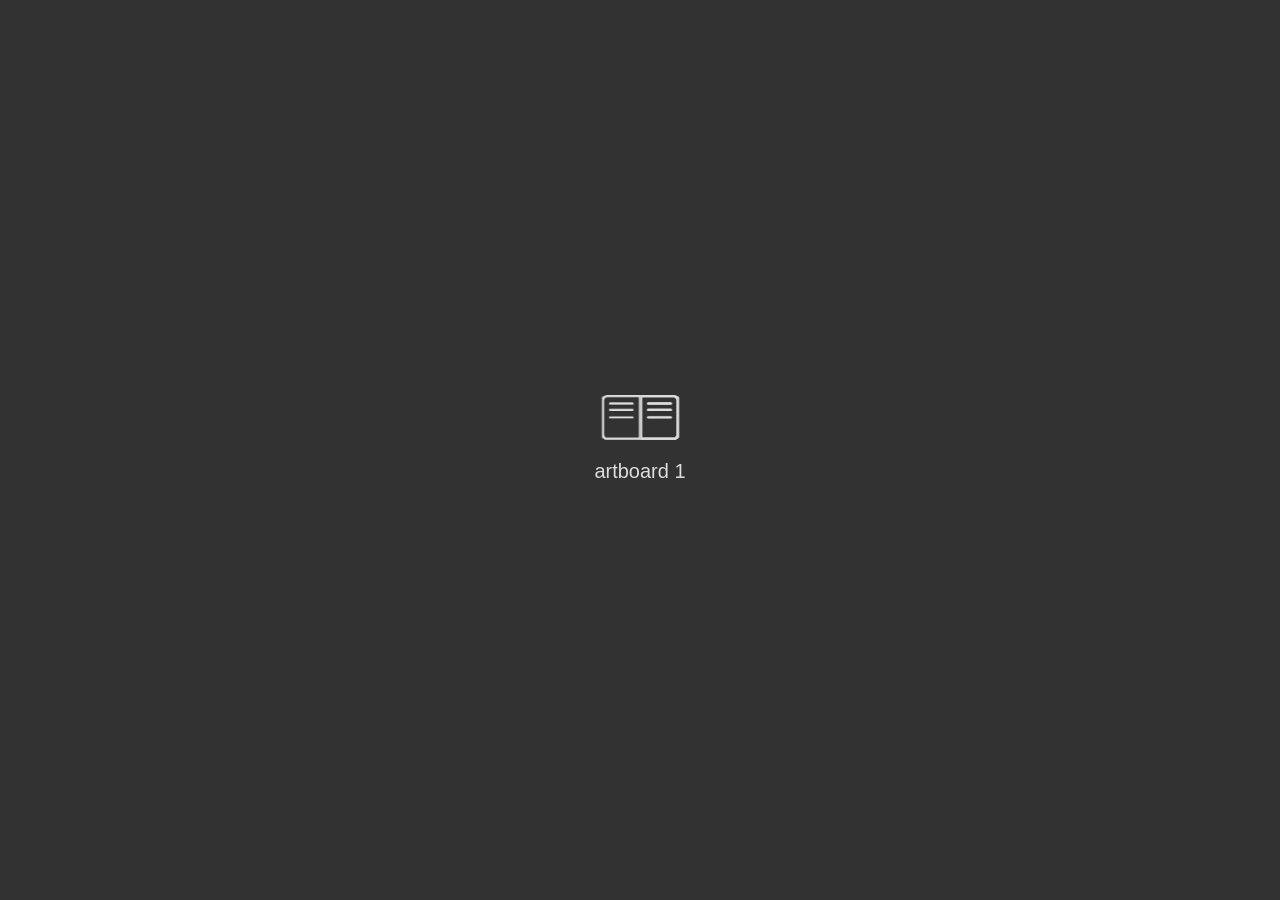
==== index.html @ 640d6095 "add file" ====
<!DOCTYPE HTML>
<html xmlns="http://www.w3.org/1999/xhtml">

<head>
	<title>flipbook</title>
	<meta http-equiv="X-UA-Compatible" content="IE=Edge">
	<meta http-equiv="Content-Type" content="text/html; charset=utf-8" />
	<meta name="viewport" content="width=device-width, initial-scale=1.0, minimum-scale=1.0, maximum-scale=1.0, user-scalable=no">
	<meta name="apple-mobile-web-app-capable" content="yes" />
	<meta name="monitor-signature" content="monitor:player:html5">
	<meta name="keywords" content="" />
	<meta name="og:image" content="files/shot.png" />
	<meta property="og:image" content="files/shot.png" />
	<meta property="og:title" content="flipbook" />
	<meta property="og:description" content="" />
	<meta name="Description" content="">
	<link rel="image_src" href="files/shot.png" />
	<meta name="Generator" content="FlipPDFPlusCorp for win v7.9.39 at https://www.flipbuilder.com" />
	<link rel="shortcut icon" href="files/extfile/htmlIcon.png" />
	
	
	<style>
		html {width: 100%;height: 100%;left: 0;top: 0;margin: 0;padding: 0;position: fixed;}
		body {width: 100%;height: 100%;left: 0;top: 0;margin: 0;padding: 0;position: fixed;}
	</style>
</head>

<body>
  
	<div id="tmpLoading" style="width: 100%; height: 100%; position: absolute; z-index: -2;background:#323232;"></div>
	<script src="javascript/config.js"></script>
	<script src="javascript/LoadingJS.js"></script>
  <link rel="stylesheet" href="style/style.css">
  <script type="text/javascript" src="javascript/deString.js"></script>
  <script type="text/javascript" src="javascript/jquery-3.5.1.min.js"></script>
  <script type="text/javascript" src="javascript/book.min.js"></script>
  <script type="text/javascript" src="javascript/pageItems.min.js"></script>
  <script type="text/javascript" src="javascript/main.min.js"></script>

  <script type="text/javascript" src="files/editor/files/config.js"></script>
  <script type="text/javascript" src="files/editor/files/textSvgConfig.js"></script>
  <link rel="stylesheet" href="style/app.css">
                  <link rel="stylesheet" href="style/chunk-vendors.css">
                  <script type="text/javascript" src="javascript/app.js"></script>
                  <script type="text/javascript" src="javascript/chunk-vendors.js"></script>
  
	<script type="text/javascript" src="javascript/editor.js"></script>
  <!-- <script type="text/javascript" src="javascript/BookPreview.js"></script> -->
	<script type="text/javascript" src="files/search/book_config.js"></script>
	<script type="text/javascript">var sendvisitinfo = function (type, page) { };</script>
  <script type="text/javascript">
		window.readerConfigLoaded = true;
	</script>
	
	
	
	
  <noscript><div><hr/><ul><li><a href="files/basic-html/page1.html">Pages</a></li></ul><hr style="width:80%"/></div></noscript>
      
</body>

</html>
---- style/style.css ----
﻿ *{-webkit-box-sizing:content-box;-moz-box-sizing:content-box;box-sizing:content-box;}*:before,*:after{-webkit-box-sizing:content-box;-moz-box-sizing:content-box;box-sizing:content-box;}select{-webkit-box-sizing:border-box;-moz-box-sizing:border-box;box-sizing:border-box;}html{scroll-behavior:smooth;}html{width:100%;height:100%;left:0;top:0;margin:0;padding:0;position:fixed;}body{position:fixed;overflow:hidden!important;width:100%;height:100%;margin:0;padding:0!important;-ms-transform:translate(0);border:0;left:0;top:0;-webkit-user-select:none;-moz-user-select:none;-ms-user-select:none;user-select:none;}.tmpContainer{position:fixed;width:100%;height:100%;bottom:0;top:0;left:0;display:block;z-index:-1;}.bookContainer{position:absolute;width:100%;height:100%;z-index:2;top:0;left:0;display:block;overflow:hidden;}img{-webkit-user-drag:none;}p{margin:0;padding:0;}input{outline:none;}textarea{outline:none;}ul,ol,li{list-style-type:none;margin:0;padding:0;}h1,h1,h2,h3,h4,h5,h6{font-weight:normal;}i,u{font-style:normal;text-decoration:none;}.bookShadow{position:absolute;top:0;-webkit-box-shadow:0 0 5px rgba(40,40,40,0.7);-moz-box-shadow:0 0 5px rgba(40,40,40,0.7);-o-box-shadow:0 0 5px rgba(40,40,40,0.7);-ms-box-shadow:0 0 5px rgba(40,40,40,0.7);box-shadow:0 0 5px rgba(40,40,40,0.7);}.bookShadow-vertical{position:absolute;left:0;-webkit-box-shadow:0 0 5px rgba(40,40,40,0.7);-moz-box-shadow:0 0 5px rgba(40,40,40,0.7);-o-box-shadow:0 0 5px rgba(40,40,40,0.7);-ms-box-shadow:0 0 5px rgba(40,40,40,0.7);box-shadow:0 0 5px rgba(40,40,40,0.7);}@media all and(max-width:400px){.bookShadow{position:absolute;top:0;-webkit-box-shadow:0 0 5px rgba(40,40,40,0.7);-moz-box-shadow:0 0 5px rgba(40,40,40,0.7);-o-box-shadow:0 0 5px rgba(40,40,40,0.7);-ms-box-shadow:0 0 5px rgba(40,40,40,0.7);box-shadow:0 0 5px rgba(40,40,40,0.7);}}@media all and(max-height:400px){.bookShadow{position:absolute;top:0;-webkit-box-shadow:0 0 5px rgba(40,40,40,0.7);-moz-box-shadow:0 0 5px rgba(40,40,40,0.7);-o-box-shadow:0 0 5px rgba(40,40,40,0.7);-ms-box-shadow:0 0 5px rgba(40,40,40,0.7);box-shadow:0 0 5px rgba(40,40,40,0.7);}}.singleWidth{width:50%;height:100%;}.doubleWidth{width:100%;height:100%;}.singleHeight{width:100%;height:50%;}.doubleHeight{width:100%;height:100%;}.zoomBook{position:absolute;}.zoomPage{position:absolute;top:0;left:0;width:800px;height:600px;}.zoomSide{position:absolute;top:0;left:0;width:800px;height:600px;}.bookStage{top:0;left:0;display:block;overflow:hidden;}.image{width:640px;height:920px;top:1px;left:1px;}.sideContent{position:absolute;-webkit-transform-origin:0;-moz-transform-origin:0;-ms-transform-origin:0;-o-transform-origin:0;background-color:white;}.boxShadow{-webkit-box-shadow:0 0 3px rgba(40,40,40,0.2);-moz-box-shadow:0 0 3px rgba(40,40,40,0.2);-ms-box-shadow:0 0 3px rgba(40,40,40,0.2);box-shadow:0 0 3px rgba(40,40,40,0.2);}.miniFullscreen{z-index:1000;height:30px;line-height:30px;background:#000;border-radius:18px;left:50%;transform:translate(-50%,0);position:absolute;color:#fff;vertical-align:middle;text-align:center;cursor:pointer;font-family:'Tahoma','sans-serif','Arial';font-size:12px;padding:3px 20px;opacity:.7;white-space:nowrap;}.miniFullscreen:hover{opacity:.7;}.sideBackground{position:inherit;top:0;left:0;width:320px;height:460px;}.kong{position:absolute;top:0;left:0;z-index:1;}.catalogLeftShadow{position:absolute;top:0;right:0;height:100%;z-index:5;pointer-events:none;-webkit-transform:translate3d(0,0,0);filter:progid:DXImageTransform.Microsoft.Gradient(GradientType=1,EndColorStr='#cc3f3f3f',StartColorStr='#007b7b7b');background-image:linear-gradient(right,rgba(60,60,60,0.4) 0,rgba(50,50,50,0.1) 54%,rgba(200,200,200,0) 100%);background-image:-o-linear-gradient(right,rgba(60,60,60,0.4) 0,rgba(50,50,50,0.1) 54%,rgba(200,200,200,0) 100%);background-image:-moz-linear-gradient(right,rgba(60,60,60,0.4) 0,rgba(50,50,50,0.1) 54%,rgba(200,200,200,0) 100%);background-image:-webkit-linear-gradient(right,rgba(60,60,60,0.4) 0,rgba(50,50,50,0.1) 54%,rgba(200,200,200,0) 100%);background-image:-ms-linear-gradient(right,rgba(60,60,60,0.4) 0,rgba(50,50,50,0.1) 54%,rgba(200,200,200,0) 100%);}.catalogRightShadow{position:absolute;top:0;left:0;height:100%;z-index:5;pointer-events:none;-webkit-transform:translate3d(0,0,0);background-image:linear-gradient(left,rgba(53,53,53,0.5) 0,rgba(53,53,53,0.2) 40%,rgba(53,53,53,0.1) 60%,rgba(200,200,200,0) 100%);background-image:-webkit-linear-gradient(left,rgba(53,53,53,0.5) 0,rgba(53,53,53,0.2) 40%,rgba(53,53,53,0.1) 60%,rgba(200,200,200,0) 100%);background-image:-moz-linear-gradient(left,rgba(53,53,53,0.5) 0,rgba(53,53,53,0.2) 40%,rgba(53,53,53,0.1) 60%,rgba(200,200,200,0) 100%);background-image:-o-linear-gradient(left,rgba(53,53,53,0.5) 0,rgba(53,53,53,0.2) 40%,rgba(53,53,53,0.1) 60%,rgba(200,200,200,0) 100%);background-image:-ms-linear-gradient(left,rgba(53,53,53,0.5) 0,rgba(53,53,53,0.2) 40%,rgba(53,53,53,0.1) 60%,rgba(200,200,200,0) 100%);filter:progid:DXImageTransform.Microsoft.Gradient(GradientType=1,EndColorStr='#00C8C8C8',StartColorStr='#CC5D5D5D');}.catalogUpShadow{position:absolute;left:0;bottom:0;width:100%;z-index:5;pointer-events:none;-webkit-transform:translate3d(0,0,0);filter:progid:DXImageTransform.Microsoft.Gradient(GradientType=0,EndColorStr='#cc3f3f3f',StartColorStr='#007b7b7b');background-image:linear-gradient(bottom,rgba(60,60,60,0.4) 0,rgba(50,50,50,0.1) 54%,rgba(200,200,200,0) 100%);background-image:-o-linear-gradient(bottom,rgba(60,60,60,0.4) 0,rgba(50,50,50,0.1) 54%,rgba(200,200,200,0) 100%);background-image:-moz-linear-gradient(bottom,rgba(60,60,60,0.4) 0,rgba(50,50,50,0.1) 54%,rgba(200,200,200,0) 100%);background-image:-webkit-linear-gradient(bottom,rgba(60,60,60,0.4) 0,rgba(50,50,50,0.1) 54%,rgba(200,200,200,0) 100%);background-image:-ms-linear-gradient(bottom,rgba(60,60,60,0.4) 0,rgba(50,50,50,0.1) 54%,rgba(200,200,200,0) 100%);}.catalogDownShadow{position:absolute;left:0;top:0;width:100%;z-index:5;pointer-events:none;-webkit-transform:translate3d(0,0,0);background-image:linear-gradient(top,rgba(53,53,53,0.5) 0,rgba(53,53,53,0.2) 40%,rgba(53,53,53,0.1) 60%,rgba(200,200,200,0) 100%);background-image:-webkit-linear-gradient(top,rgba(53,53,53,0.5) 0,rgba(53,53,53,0.2) 40%,rgba(53,53,53,0.1) 60%,rgba(200,200,200,0) 100%);background-image:-moz-linear-gradient(top,rgba(53,53,53,0.5) 0,rgba(53,53,53,0.2) 40%,rgba(53,53,53,0.1) 60%,rgba(200,200,200,0) 100%);background-image:-o-linear-gradient(top,rgba(53,53,53,0.5) 0,rgba(53,53,53,0.2) 40%,rgba(53,53,53,0.1) 60%,rgba(200,200,200,0) 100%);background-image:-ms-linear-gradient(top,rgba(53,53,53,0.5) 0,rgba(53,53,53,0.2) 40%,rgba(53,53,53,0.1) 60%,rgba(200,200,200,0) 100%);filter:progid:DXImageTransform.Microsoft.Gradient(GradientType=0,EndColorStr='#00C8C8C8',StartColorStr='#CC5D5D5D');}.catalog_simple_bar{position:absolute;height:38px;top:5px;left:0;right:0;margin:auto;border-radius:3px;z-index:1000;background:#f6f6f6;-webkit-box-shadow:0 0 5px rgba(40,40,40,0.5);-moz-box-shadow:0 0 5px rgba(40,40,40,0.5);-o-box-shadow:0 0 5px rgba(40,40,40,0.5);-ms-box-shadow:0 0 5px rgba(40,40,40,0.5);box-shadow:0 0 5px rgba(40,40,40,0.5);}.catalog_simple_bar .button:hover{opacity:.8;}.catalog_simple_bar .button{position:absolute;cursor:pointer;top:0;width:38px;height:38px;}.catalog_simple_bar .button div{margin-left:1px;margin-top:1px;width:35px;height:35px;}.catalog_simple_bar .page_num{position:absolute;font-size:16px;color:#bababa;height:38px;line-height:38px;vertical-align:middle;text-align:center;font-family:arial,tahoma,sans-serif;}.catalog_logo{position:absolute;cursor:pointer;z-index:95;}.leftCoverShadow{position:absolute;top:0;right:0;height:100%;width:4px;background-image:linear-gradient(left,rgba(200,200,200,0),rgba(200,200,200,1));background-image:-webkit-gradient(linear,0% 0,100% 0,from(rgba(200,200,200,0)),to(rgba(200,200,200,1)));background-image:-moz-linear-gradient(left,rgba(200,200,200,0),rgba(200,200,200,1));background-image:-o-linear-gradient(left,rgba(200,200,200,0),rgba(200,200,200,1));background-image:-ms-linear-gradient(left,rgba(200,200,200,0),rgba(200,200,200,1));filter:progid:DXImageTransform.Microsoft.Gradient(GradientType=1,StartColorStr='#CC5D5D5D',EndColorStr='#00C8C8C8');}.rightCoverShadow{position:absolute;top:0;left:0;height:100%;width:4px;background-image:linear-gradient(left,rgba(200,200,200,1),rgba(200,200,200,0));background-image:-webkit-gradient(linear,0% 0,100% 0,from(rgba(200,200,200,1)),to(rgba(200,200,200,0)));background-image:-moz-linear-gradient(left,rgba(200,200,200,1),rgba(200,200,200,0));background-image:-o-linear-gradient(left,rgba(200,200,200,1),rgba(200,200,200,0));background-image:-ms-linear-gradient(left,rgba(200,200,200,1),rgba(200,200,200,0));filter:progid:DXImageTransform.Microsoft.Gradient(GradientType=1,StartColorStr='#CC5D5D5D',EndColorStr='#00C8C8C8');}.emboss-left{background-image:-o-linear-gradient(left,rgba(0,0,0,0),rgba(0,0,0,1));background-image:-ms-linear-gradient(left,rgba(0,0,0,0),rgba(0,0,0,1));background-image:-moz-linear-gradient(left,rgba(0,0,0,0),rgba(0,0,0,1));background-image:-webkit-linear-gradient(left,rgba(0,0,0,0),rgba(0,0,0,1));pointer-events:none;}.emboss-right{background-image:-o-linear-gradient(left,rgba(0,0,0,0.5),rgba(0,0,0,0));background-image:-ms-linear-gradient(left,rgba(0,0,0,0.5),rgba(0,0,0,0));background-image:-moz-linear-gradient(left,rgba(0,0,0,0.5),rgba(0,0,0,0));background-image:-webkit-linear-gradient(left,rgba(0,0,0,0.5),rgba(0,0,0,0));pointer-events:none;}.edgeShadow{background-image:linear-gradient(left,rgba(50,50,50,0.5),rgba(230,230,230,0));background-image:-webkit-gradient(linear,0% 0,100% 0,from(rgba(50,50,50,0.5)),to(rgba(230,230,230,0)));background-image:-moz-linear-gradient(left,rgba(50,50,50,0.5),rgba(230,230,230,0));background-image:-o-linear-gradient(left,rgba(50,50,50,0.5),rgba(230,230,230,0));background-image:-ms-linear-gradient(left,rgba(50,50,50,0.5),rgba(230,230,230,0));filter:progid:DXImageTransform.Microsoft.Gradient(GradientType=1,EndColorStr='#007b7b7b',StartColorStr='#cc3f3f3f');width:50%;height:100%;z-index:1000;position:absolute;left:-35%;top:-30%;pointer-events:none;-webkit-transform:rotate(30deg);-moz-transform:rotate(30deg);-ms-transform:rotate(30deg);-o-transform:rotate(30deg);transform:rotate(30deg);}.grayShadow{width:100%;height:100%;position:absolute;z-index:10000;overflow:hidden;pointer-events:none;}.leftPaperCoil2_bg{position:absolute;right:0;width:6px;height:100%;background-image:url(icon/leftCoil2_bg.png);background-repeat:repeat-y;-webkit-transform-origin:0;-moz-transform-origin:0;-ms-transform-origin:0;-o-transform-origin:0;-webkit-transform:translate3d(0px,0px,0px) scale(1);-moz-transform:translate3d(0px,0px,0px) scale(1);-ms-transform:translate3d(0px,0px,0px) scale(1);-o-transform:translate(0px,0px) scale(1);}.rightPaperCoil2_bg{position:absolute;left:0;width:6px;height:100%;background-image:url(icon/rightCoil2_bg.png);background-repeat:repeat-y;-webkit-transform-origin:0;-moz-transform-origin:0;-ms-transform-origin:0;-o-transform-origin:0;-webkit-transform:translate3d(0px,0px,0px) scale(1);-moz-transform:translate3d(0px,0px,0px) scale(1);-ms-transform:translate3d(0px,0px,0px) scale(1);-o-transform:translate(0px,0px) scale(1);}.upPaperCoil2_bg{position:absolute;bottom:0;width:100%;height:6px;background-image:url(icon/upCoil2_bg.png);background-repeat:repeat-x;-webkit-transform-origin:0;-moz-transform-origin:0;-ms-transform-origin:0;-o-transform-origin:0;-webkit-transform:translate3d(0px,0px,0px) scale(1);-moz-transform:translate3d(0px,0px,0px) scale(1);-ms-transform:translate3d(0px,0px,0px) scale(1);-o-transform:translate(0px,0px) scale(1);}.downPaperCoil2_bg{position:absolute;top:0;width:100%;height:6px;background-image:url(icon/downCoil2_bg.png);background-repeat:repeat-x;-webkit-transform-origin:0;-moz-transform-origin:0;-ms-transform-origin:0;-o-transform-origin:0;-webkit-transform:translate3d(0px,0px,0px) scale(1);-moz-transform:translate3d(0px,0px,0px) scale(1);-ms-transform:translate3d(0px,0px,0px) scale(1);-o-transform:translate(0px,0px) scale(1);}.leftPaperCoil2{position:absolute;right:0;width:41px;height:180px;top:0;bottom:0;background-image:url(icon/leftCoil2.png);background-repeat:repeat-y;-webkit-transform-origin:0;-moz-transform-origin:0;-ms-transform-origin:0;-o-transform-origin:0;-webkit-transform:translate3d(0px,0px,0px) scale(1);-moz-transform:translate3d(0px,0px,0px) scale(1);-ms-transform:translate3d(0px,0px,0px) scale(1);-o-transform:translate(0px,0px) scale(1);}.rightPaperCoil2{position:absolute;left:0;width:41px;height:180px;top:0;bottom:0;background-image:url(icon/rightCoil2.png);background-repeat:repeat-y;-webkit-transform-origin:0;-moz-transform-origin:0;-ms-transform-origin:0;-o-transform-origin:0;-webkit-transform:translate3d(0px,0px,0px) scale(1);-moz-transform:translate3d(0px,0px,0px) scale(1);-ms-transform:translate3d(0px,0px,0px) scale(1);-o-transform:translate(0px,0px) scale(1);}.upPaperCoil2{position:absolute;right:0;left:0;width:180px;height:41px;top:auto;bottom:0;background-image:url(icon/upCoil2.png);background-repeat:repeat-x;-webkit-transform-origin:0;-moz-transform-origin:0;-ms-transform-origin:0;-o-transform-origin:0;-webkit-transform:translate3d(0px,0px,0px) scale(1);-moz-transform:translate3d(0px,0px,0px) scale(1);-ms-transform:translate3d(0px,0px,0px) scale(1);-o-transform:translate(0px,0px) scale(1);}.downPaperCoil2{position:absolute;left:0;right:0;width:180px;height:41px;top:0;bottom:auto;background-image:url(icon/downCoil2.png);background-repeat:repeat-x;-webkit-transform-origin:0;-moz-transform-origin:0;-ms-transform-origin:0;-o-transform-origin:0;-webkit-transform:translate3d(0px,0px,0px) scale(1);-moz-transform:translate3d(0px,0px,0px) scale(1);-ms-transform:translate3d(0px,0px,0px) scale(1);-o-transform:translate(0px,0px) scale(1);}.leftPaperCoil_bg{position:absolute;right:0;width:3px;height:100%;background-image:url(icon/leftCoil1_bg.png);background-repeat:repeat-y;}.rightPaperCoil_bg{position:absolute;left:0;width:3px;height:100%;background-image:url(icon/rightCoil1_bg.png);background-repeat:repeat-y;}.upPaperCoil_bg{position:absolute;bottom:0;width:100%;height:3px;background-image:url(icon/upCoil1_bg.png);background-repeat:repeat-x;}.downPaperCoil_bg{position:absolute;top:0;width:100%;height:3px;background-image:url(icon/downCoil1_bg.png);background-repeat:repeat-x;}.leftPaperCoil{position:absolute;right:0;width:41px;height:100%;top:0;bottom:0;margin:auto;background-image:url(icon/leftCoil1.png);background-repeat:repeat-y;}.rightPaperCoil{position:absolute;left:0;width:41px;height:100%;top:0;bottom:0;margin:auto;background-image:url(icon/rightCoil1.png);background-repeat:repeat-y;}.upPaperCoil{position:absolute;bottom:0;left:0;right:0;margin:auto;height:41px;width:100%;background-image:url(icon/upCoil1.png);background-repeat:repeat-x;}.downPaperCoil{position:absolute;top:0;left:0;right:0;margin:auto;height:41px;width:100%;background-image:url(icon/downCoil1.png);background-repeat:repeat-x;}.shadowA{background-image:-webkit-linear-gradient(left,rgba(123,123,123,0.05) 0,rgba(63,63,63,0.4) 93%,rgba(123,123,123,0) 100%);background-image:-moz-linear-gradient(left,rgba(123,123,123,0.05) 0,rgba(63,63,63,0.4) 93%,rgba(123,123,123,0) 100%);background-image:-ms-linear-gradient(left,rgba(123,123,123,0.05) 0,rgba(63,63,63,0.4) 93%,rgba(123,123,123,0) 100%);background-image:-o-linear-gradient(left,rgba(123,123,123,0.05) 0,rgba(63,63,63,0.4) 93%,rgba(123,123,123,0) 100%);background-image:linear-gradient(left,rgba(123,123,123,0.05) 0,rgba(63,63,63,0.4) 93%,rgba(123,123,123,0) 100%);filter:progid:DXImageTransform.Microsoft.Gradient(GradientType=1,EndColorStr='#663f3f3f',StartColorStr='#007b7b7b');position:inherit;top:0;left:0;width:320px;height:460px;}.shadowD{background-image:-webkit-linear-gradient(left,rgba(123,123,123,0) 0,rgba(63,63,63,0.8) 30%,rgba(123,123,123,0) 100%);background-image:-moz-linear-gradient(left,rgba(123,123,123,0) 0,rgba(63,63,63,0.8) 30%,rgba(123,123,123,0) 100%);background-image:-ms-linear-gradient(left,rgba(123,123,123,0) 0,rgba(63,63,63,0.8) 30%,rgba(123,123,123,0) 100%);background-image:-o-linear-gradient(left,rgba(123,123,123,0) 0,rgba(63,63,63,0.8) 30%,rgba(123,123,123,0) 100%);background-image:linear-gradient(left,rgba(123,123,123,0) 0,rgba(63,63,63,0.8) 30%,rgba(123,123,123,0) 100%);filter:progid:DXImageTransform.Microsoft.Gradient(GradientType=1,EndColorStr='#007b7b7b',StartColorStr='#663f3f3f');position:inherit;top:0;left:0;width:320px;height:460px;}.shadowC{background-image:-webkit-linear-gradient(left,rgba(123,123,123,0.1) 0,rgba(63,63,63,0.4) 7%,rgba(123,123,123,0) 100%);background-image:-moz-linear-gradient(left,rgba(123,123,123,0.1) 0,rgba(63,63,63,0.4) 7%,rgba(123,123,123,0) 100%);background-image:-ms-linear-gradient(left,rgba(123,123,123,0.1) 0,rgba(63,63,63,0.4) 7%,rgba(123,123,123,0) 100%);background-image:-o-linear-gradient(left,rgba(123,123,123,0.1) 0,rgba(63,63,63,0.4) 7%,rgba(123,123,123,0) 100%);background-image:linear-gradient(left,rgba(123,123,123,0.1) 0,rgba(63,63,63,0.4) 7%,rgba(123,123,123,0) 100%);filter:progid:DXImageTransform.Microsoft.Gradient(GradientType=1,EndColorStr='#007b7b7b',StartColorStr='#663f3f3f');position:inherit;top:0;left:0;width:320px;height:460px;}.shadowB{background-image:-webkit-linear-gradient(left,rgba(123,123,123,0) 0,rgba(63,63,63,0.8) 70%,rgba(123,123,123,0) 100%);background-image:-moz-linear-gradient(left,rgba(123,123,123,0) 0,rgba(63,63,63,0.8) 70%,rgba(123,123,123,0) 100%);background-image:-ms-linear-gradient(left,rgba(123,123,123,0) 0,rgba(63,63,63,0.8) 70%,rgba(123,123,123,0) 100%);background-image:-o-linear-gradient(left,rgba(123,123,123,0) 0,rgba(63,63,63,0.8) 70%,rgba(123,123,123,0) 100%);background-image:linear-gradient(left,rgba(123,123,123,0) 0,rgba(63,63,63,0.8) 70%,rgba(123,123,123,0) 100%);filter:progid:DXImageTransform.Microsoft.Gradient(GradientType=1,EndColorStr='#63f3f3f',StartColorStr='#007b7b7b');position:inherit;top:0;left:0;width:320px;height:460px;}.shadowMask{position:inherit;top:0;left:0;width:320px;height:460px;overflow:hidden;}.sidePosition{position:absolute;top:0;left:0;width:320px;height:460px;}.pageMask{position:inherit;top:0;left:0;width:320px;height:860px;overflow:hidden;}.loadingOuter{position:absolute;margin:auto;left:0;right:0;top:0;bottom:0;width:100%;height:100%;z-index:5;background-repeat:no-repeat;background-position:center center;}.loadingImage{position:absolute;margin:auto;left:0;right:0;top:0;bottom:0;}.preview-area{width:30px;height:30px;position:absolute;top:0;left:0;bottom:0;right:0;margin:auto;-webkit-user-select:none;-moz-user-select:none;-ms-user-select:none;user-select:none;}.chasing-dots{position:relative;text-align:center;-webkit-animation:rotate 2s infinite linear;animation:rotate 2s infinite linear;height:30px;width:30px;right:0;left:0;z-index:10;display:inline-block;position:relative;-webkit-transition:all .3s ease-in-out 0;transition:all .3s ease-in-out 0;}.chasing-dots .dot1,.chasing-dots .dot2{width:60%;height:60%;display:inline-block;position:absolute;top:0;background-color:#279fcf;border-radius:100%;-webkit-animation:bounce 2s infinite ease-in-out;animation:bounce 2s infinite ease-in-out;}.chasing-dots .dot2{top:auto;bottom:0;-webkit-animation-delay:-1s;animation-delay:-1s;}@-webkit-keyframes bounce{0%,100%{-webkit-transform:scale(0);opacity:0;}50%{-webkit-transform:scale(1);opacity:1;}}@keyframes bounce{0%,100%{transform:scale(0);-webkit-transform:scale(0);opacity:0;}50%{transform:scale(1);-webkit-transform:scale(1);opacity:1;}}@-webkit-keyframes rotate{100%{-webkit-transform:rotate(360deg);}}@keyframes rotate{100%{transform:rotate(360deg);-webkit-transform:rotate(360deg);}}.scrollButton{position:absolute;top:15px;width:40px;height:70px;}.shareBar{position:absolute;width:135px;height:220px;background-color:#888;opacity:.8;overflow:hidden;}.shareButton{position:absolute;width:133px;height:30px;}.shareImg{width:22px;height:22px;}.shareBarImg{width:30px;height:30px;}.moreImg{width:17px;height:17px;margin-top:8px;}.moreButton{position:absolute;width:130px;height:30px;top:3px;}.adsBar{position:absolute;width:200px;height:100px;overflow:hidden;}.bubble{display:inline-block;width:100px;height:100px;-webkit-box-sizing:border-box;-moz-box-sizing:border-box;box-sizing:border-box;border:5px solid #ffb000;-webkit-transition:1s ease;-moz-transition:1s ease;-ms-transition:1s ease;-o-transition:1s ease;transition:1s ease;}.radiotext{border:1px solid;border-radius:5px;}.google{filter:url("data:image/svg+xml;utf8,<svg xmlns='http://www.w3.org/2000/svg'><filter id='grayscale'><feColorMatrix type='matrix' values='0.3333 .3333 .3333 0 0 .3333 .3333 .3333 0 0 .3333 .3333 .3333 0 0 0 0 0 1 0'/></filter></svg>#grayscale");filter:gray;-webkit-filter:grayscale(100%);}.bubble>span{display:block;overflow:hidden;text-indent:-10000px;font-size:1px;width:1px;height:1px;position:absolute;}.bubble:hover{border-width:2px;-webkit-transition-duration:1s;-moz-transition-duration:1s;-ms-transition-duration:1s;-o-transition-duration:1s;transition-duration:1s;}.star{-webkit-mask:url('[data-uri]') no-repeat center center;-ms-mask:url('[data-uri]') no-repeat center center;-o-mask:url('[data-uri]') no-repeat center center;-moz-mask:url('[data-uri]') no-repeat center center;}.heart{-webkit-mask:url('[data-uri]') no-repeat center center;-ms-mask:url('[data-uri]') no-repeat center center;-o-mask:url('[data-uri]') no-repeat center center;-moz-mask:url('[data-uri]') no-repeat center center;}.rect{-webkit-mask:url('[data-uri]') no-repeat center center;-ms-mask:url('[data-uri]') no-repeat center center;-o-mask:url('[data-uri]') no-repeat center center;-moz-mask:url('[data-uri]') no-repeat center center;}.round{-webkit-mask:url([data-uri]) no-repeat center center;-ms-mask:url([data-uri]) no-repeat center center;-o-mask:url([data-uri]) no-repeat center center;-moz-mask:url([data-uri]) no-repeat center center;}.round:hover{-webkit-animation:loop_frames 1s ease infinite;-webkit-animation-direction:alternate;-webkit-mask-size:auto 100%;}.printBar{bottom:0;left:0;right:0;position:absolute;background-color:#000;opacity:.6;height:120px;z-index:100;}.printBG p{padding:18px 0 0 0;}.printBG{position:absolute;bottom:1px;left:0;right:0;height:105px;overflow:hidden;opacity:.9;border-radius:5px;z-index:102;}.printBack{position:absolute;bottom:1px;left:0;right:0;height:105px;overflow:hidden;opacity:.9;background-color:#999;border-radius:5px;z-index:101;}.printBox{position:absolute;}.printBox input[type='radio']{background-color:#bbb000;}.printBox label{display:inline-block;font-family:Arial;font-size:10px;}a:hover{text-decoration:underline;}a{text-decoration:none;color:inherit;}.hint{z-index:101;position:absolute;display:none;left:0;top:0;cursor:default;font-family:Arial;font-size:12px;color:#edaa1d;border:1px solid #505050;border-radius:4px;padding:5px;background-color:rgba(40,40,40,1);box-shadow:1px 1px 2px rgba(96,96,96,0.5);-o-box-shadow:1px 1px 2px rgba(96,96,96,0.5);-moz-box-shadow:1px 2px 2px rgba(96,96,96,0.5);-webkit-box-shadow:1px 1px 2px rgba(96,96,96,0.5);-ms-box-shadow:1px 1px 2px rgba(96,96,96,0.5);}.hint_active{cursor:pointer;}.hint_active:hover{background-color:rgba(60,60,60,1);}.hint_active:active{background-color:rgba(80,80,80,1);}.hintBackground{background-color:#cecece;color:#fcfcfc;border-color:#fcfcfc;border-radius:3px 3px 3px 3px;position:absolute;max-width:120px;max-height:30px;text-align:center;z-index:101;padding-left:5px;padding-right:5px;padding-bottom:5px;padding-top:5px;}.overOption{background:#c8c8c8;color:#fff;cursor:pointer;}.textEllipsis{overflow:hidden;white-space:nowrap;text-overflow:ellipsis;}.backIssuesTitle{background:#fff;border-radius:5px;box-shadow:0 1px 0 rgba(0,0,0,0.2);cursor:pointer;outline:none;-webkit-transition:all .3s ease;-moz-transition:all .3s ease;-ms-transition:all .3s ease;-o-transition:all .3s ease;transition:all .3s ease;}.backIssuesTitle .innerTitle:after{content:'';width:0;height:0;position:absolute;top:50%;right:3px;margin-top:-3px;border-width:6px 6px 0 6px;border-style:solid;border-color:#4cbeff transparent;}.backIssuesTitle .dropdown{background:#fff;border-radius:0 0 5px 5px;border:1px solid rgba(0,0,0,0.2);border-top:none;border-bottom:none;list-style:none;-webkit-transition:all .3s ease;-moz-transition:all .3s ease;-ms-transition:all .3s ease;-o-transition:all .3s ease;transition:all .3s ease;max-height:0;overflow:hidden;}.backIssuesTitle.active{border-radius:5px 5px 0 0;background:#4cbeff;box-shadow:none;border-bottom:none;color:white;}.backIssuesTitle.active .innerTitle:after{border-color:#82d1ff transparent;}.backIssuesTitle.active .dropdown{border-bottom:1px solid rgba(0,0,0,0.2);max-height:99999px;}.backIssuesTitle .dropdown li{display:block;text-decoration:none;color:#333;padding:10px 0;-webkit-transition:all .3s ease;-moz-transition:all .3s ease;-ms-transition:all .3s ease;-o-transition:all .3s ease;transition:all .3s ease;border-bottom:1px solid #e6e8ea;}.backIssuesTitle .dropdown li:hover{color:#57a9d9;}.slider-button{position:absolute;z-index:10;opacity:.4;background:#808080;}.slider-shadow{-webkit-box-shadow:0 0 8px rgba(80,80,80,0.8);-moz-box-shadow:0 0 8px rgba(80,80,80,0.8);-o-box-shadow:0 0 8px rgba(80,80,80,0.8);-ms-box-shadow:0 0 8px rgba(80,80,80,0.8);box-shadow:0 0 8px rgba(80,80,80,0.8);}.slider-action{cursor:pointer;}.view-read{position:absolute;z-index:9;overflow:hidden;}.view-zoom{position:absolute;z-index:9;overflow:visible;}.item-transparent{background:none;-webkit-box-shadow:none;-moz-box-shadow:none;-o-box-shadow:none;box-shadow:none;}.item-enter{background:#383838;-moz-box-shadow:inset 0 0 2px rgba(0,0,0,0.92);-webkit-box-shadow:inset 0 0 2px rgba(0,0,0,0.92);box-shadow:inset 0 0 2px rgba(0,0,0,0.92);-ms-box-shadow:inset 0 0 2px rgba(0,0,0,0.92);-o-box-shadow:inset 0 0 2px rgba(0,0,0,0.92);-webkit-box-shadow:0 1px 1px rgba(255,255,255,0.18);-moz-box-shadow:0 1px 1px rgba(255,255,255,0.18);-o-box-shadow:0 1px 1px rgba(255,255,255,0.18);box-shadow:0 1px 1px rgba(255,255,255,0.18);}.flipHTML5PhotoGallery-BG{position:absolute;left:0;top:0;right:0;bottom:0;background-color:#000;opacity:.5;}.flipHTML5PhotoGallery{position:absolute;width:320px;height:320px;background-color:#fff;border:8px solid #fff;cursor:pointer;}.flipHTML5PhotoGallery-prevBtn,.flipHTML5PhotoGallery-nextBtn{position:absolute;width:32px;height:32px;top:50%;margin-top:-16px;cursor:pointer;background-color:#fff;color:#474747;font-weight:bold;font-family:'HelveticaNeue-Light','Helvetica Neue Light','Helvetica Neue',Helvetica,Arial,'Lucida Grande',sans-serif;font-size:24px;text-align:center;line-height:30px;}.flipHTML5PhotoGallery-thumb{position:absolute;width:100%;height:64px;background-color:rgba(0,0,0,0.5);left:0;bottom:0;top:auto;}.flipHTML5PhotoGallery-thumbView{position:absolute;overflow:hidden;height:100%;}.flipHTML5PhotoGallery-thumbList{position:absolute;height:56px;top:4px;left:0;}.flipHTML5PhotoGallery-thumbTitle{position:absolute;background-color:#000;font-family:'HelveticaNeue-Light','Helvetica Neue Light','Helvetica Neue',Helvetica,Arial,'Lucida Grande',sans-serif;color:#fff;height:24px;line-height:24px;font-size:14px;font-weight:bold;padding:0 10px;}.flipHTML5PhotoGallery-thumbTitle:after{content:'';width:0;height:0;position:absolute;top:100%;left:6px;border-width:11px 7px 0 7px;border-style:solid;border-color:#000 transparent;}.flipHTML5PhotoThumb,.flipHTML5PhotoThumbBG{-webkit-transition:all .6s ease;-moz-transition:all .6s ease;-ms-transition:all .6s ease;-o-transition:all .6s ease;transition:all .6s ease;}.flipHTML5VideoGallery-BG{position:absolute;left:0;top:0;right:0;bottom:0;background-color:#000;opacity:.5;}.flipHTML5VideoGallery{position:absolute;width:866px;height:422px;left:50%;margin-left:-433px;top:50%;margin-top:-211px;border:4px solid rgba(252,251,249,0.5);border-radius:4px;}.flipHTML5VideoGallery-videoDiv{position:absolute;width:504px;height:370px;left:17px;top:6px;background-color:#000;}.flipHTML5VideoGallery-videoListDiv{position:absolute;width:320px;height:370px;left:auto;right:17px;top:6px;background-color:#fff;box-shadow:0 0 1px #494949;}.flipHTML5VideoGallery-eachVideo{background:-webkit-linear-gradient(top,#f0f0f0,#d6d6d6);background:-moz-linear-gradient(top,#f0f0f0,#d6d6d6);background:-o-linear-gradient(top,#f0f0f0,#d6d6d6);background:linear-gradient(top,#f0f0f0,#d6d6d6);background-color:#d3cdcd;box-shadow:0 0 1px #000;}.flipHTML5VideoGallery-eachVideo:hover{background:#949494;}.flipHTML5VideoGallery-eachVideoDes{position:absolute;padding:6px 8px 0 8px;width:224px;height:5em;overflow:hidden;font-family:'HelveticaNeue-Light','Helvetica Neue Light','Helvetica Neue',Helvetica,Arial,'Lucida Grande',sans-serif;font-size:11px;color:#1a1a1a;font-weight:bold;}.flipHTML5VideoGallery-videoTitle{position:absolute;left:17px;bottom:0;width:500px;height:30px;font-family:'HelveticaNeue-Light','Helvetica Neue Light','Helvetica Neue',Helvetica,Arial,'Lucida Grande',sans-serif;font-size:16px;color:#fff;vertical-align:middle;line-height:30px;font-weight:bold;}.flipHTML5VideoGallery-closeTitle,.flipHTML5PhotoGallery-closeTitle{position:absolute;background-color:#000;color:#fff;font-weight:bold;font-size:13px;font-family:'HelveticaNeue-Light','Helvetica Neue Light','Helvetica Neue',Helvetica,Arial,'Lucida Grande',sans-serif;z-index:8;height:15px;line-height:15px;padding:0 4px;}.flipHTML5Loading{background-image:url(icon/progress.gif);background-position:center center;background-repeat:no-repeat no-repeat;background-repeat:no-repeat;}.noteCookie-note,.flipHTML5Signature,.flipHTML5BookMark{margin-left:-200px;position:absolute;overflow:hidden;width:500px;height:auto;left:50%;top:50px;border:4px solid rgba(252,251,249,0.5);border-radius:4px;z-index:9999;}.flipHTML5Signature-title,.noteCookie-noteTitle,.flipHTML5BookMark-top{position:relative;overflow:hidden;left:0;top:0;width:100%;height:34px;background-color:#373737;}.flipHTML5Signature-titleText,.noteCookie-noteTitle-text,.flipHTML5BookMark-topText{position:absolute;left:0;top:0;height:100%;width:280px;color:#fff;font-size:16px;font-weight:bold;text-shadow:0 -1px 1px rgba(19,28,0,0.35);font-family:'HelveticaNeue-Light','Helvetica Neue Light','Helvetica Neue',Helvetica,Arial,'Lucida Grande',sans-serif;line-height:34px;vertical-align:middle;text-indent:8px;}.noteCookie-noteTitle-closeBtn,.noteCookie-noteTitle-showBtn,.flipHTML5BookMark-topShrink,.flipHTML5BookMark-topClose{position:absolute;width:24px;height:24px;top:5px;cursor:pointer;color:#fff;z-index:2;}.flipHTML5BookMark-bottom,.noteCookie-noteButton{position:relative;width:100%;left:0;background-color:#c7c7c7;overflow:hidden;padding-bottom:6px;-webkit-transition:all .3s ease;-moz-transition:all .3s ease;-ms-transition:all .3s ease;-o-transition:all .3s ease;transition:all .3s ease;}.flipHTML5BookMark-saveText{position:absolute;top:8px;left:18px;width:426px;height:28px;font-size:19px;text-indent:2px;color:#1a1a1a;font-family:'HelveticaNeue-Light','Helvetica Neue Light','Helvetica Neue',Helvetica,Arial,'Lucida Grande',sans-serif;}.flipHTML5BookMark-addLeftMark,.flipHTML5BookMark-addRightMark,.flipHTML5BookMark-removeBookMark{position:absolute;height:28px;line-height:28px;vertical-align:middle;text-align:center;top:52px;cursor:pointer;font-size:12px;font-weight:bold;white-space:nowrap;font-family:'HelveticaNeue-Light','Helvetica Neue Light','Helvetica Neue',Helvetica,Arial,'Lucida Grande',sans-serif;box-shadow:inset 0 1px 0 rgba(255,255,255,0.5),0px 1px 2px rgba(0,0,0,0.2);background:-webkit-gradient(linear,50% 0,50% 100%,color-stop(0%,#e6e5e6),color-stop(100%,#d1d0d1));background:-webkit-linear-gradient(top,#e6e5e6,#d1d0d1);background:-moz-linear-gradient(top,#e6e5e6,#d1d0d1);background:-o-linear-gradient(top,#e6e5e6,#d1d0d1);background:linear-gradient(top,#e6e5e6,#d1d0d1);background-color:#e4e4e4;border:1px solid #8c8d8c;color:#464343;}.flipHTML5BookMark-removeBookMark:hover,.flipHTML5Signature-nuderClose:hover,.flipHTML5Signature-typeEdit-typeDel:hover,.flipHTML5Signature-type-cancel:hover,.noteCookie-noteButton-removeAllBtn:hover,.noteCookie-noteButton-addBtn:hover{background-color:#8c8d8c;background:-webkit-gradient(linear,50% 0,50% 100%,color-stop(0%,#afb0af),color-stop(100%,#7a7b7a));background:-webkit-linear-gradient(top,#afb0af,#7a7b7a);background:-moz-linear-gradient(top,#afb0af,#7a7b7a);background:-o-linear-gradient(top,#afb0af,#7a7b7a);background:linear-gradient(top,#afb0af,#7a7b7a);}.flipHTML5BookMark-removeBookMark:active,.flipHTML5Signature-nuderClose:active,.flipHTML5Signature-typeEdit-typeDel:active,.flipHTML5Signature-type-cancel:active,.noteCookie-noteButton-removeAllBtn:active,.noteCookie-noteButton-addBtn:active{background:#e4e4e4;color:#374f00;-webkit-box-shadow:inset 0 1px 3px rgba(0,0,0,0.3),0px 1px 0 white;-moz-box-shadow:inset 0 1px 3px rgba(0,0,0,0.3),0px 1px 0 white;box-shadow:inset 0 1px 3px rgba(0,0,0,0.3),0px 1px 0 white;text-shadow:0 1px 0 rgba(255,255,255,0.4);}.flipHTML5BookMark-table,.noteCookie-noteTable{position:relative;width:100%;left:0;top:0;margin:0;border:0;padding:0;overflow:hidden;}.flipHTML5BookMark-table-lists,.noteCookie-noteTable-inner{position:relative;width:100%;left:0;top:0;margin:0;border:0;padding:0;}.flipHTML5BookMark-row-th,.noteCookie-noteTable-row-th{position:relative;height:28px;background-color:#373737;line-height:28px;vertical-align:middle;color:#fff;font-family:'HelveticaNeue-Light','Helvetica Neue Light','Helvetica Neue',Helvetica,Arial,'Lucida Grande',sans-serif;font-size:11px;font-weight:bold;}.flipHTML5BookMark-cellLeft-th,.noteCookie-noteTable-cellLeft-th{position:absolute;left:0;width:54px;height:100%;text-indent:6px;overflow:hidden;}.flipHTML5BookMark-cellRight-th,.noteCookie-noteTable-cellRight-th{position:absolute;width:410px;height:100%;left:54px;}.flipHTML5BookMark-table-row:hover,.noteCookie-noteTable-row:hover{background-color:#949494!important;}.flipHTML5BookMark-table-cellLeft,.noteCookie-noteTable-cellLeft{position:absolute;left:0;width:54px;height:100%;text-indent:14px;color:#1a1a1a;line-height:28px;vertical-align:middle;overflow:hidden;font-family:'HelveticaNeue-Light','Helvetica Neue Light','Helvetica Neue',Helvetica,Arial,'Lucida Grande',sans-serif;font-size:11px;}.flipHTML5BookMark-table-cellRight-text,.noteCookie-noteTable-cellRight-text{background-color:transparent;border:0;width:320px;position:absolute;left:0;top:0;height:100%;margin:0;padding:0;line-height:20px;text-indent:8px;color:#1a1a1a;cursor:pointer;font-family:'HelveticaNeue-Light','Helvetica Neue Light','Helvetica Neue',Helvetica,Arial,'Lucida Grande',sans-serif;font-size:11px;}.flipHTML5BookMark-table-cellRight-edit,.flipHTML5BookMark-table-cellRight-cancel,.flipHTML5BookMark-table-cellRight-del,.noteCookie-noteTable-cellRight-del,.noteCookie-noteTable-cellRight-edit{position:absolute;width:24px;height:24px;top:2px;}.flipHTML5BookMark-normal,.flipHTML5Signature-normal{background:-webkit-gradient(linear,50% 0,50% 100%,color-stop(0%,#e6e5e6),color-stop(100%,#d1d0d1));background:-webkit-linear-gradient(top,#e6e5e6,#d1d0d1);background:-moz-linear-gradient(top,#e6e5e6,#d1d0d1);background:-o-linear-gradient(top,#e6e5e6,#d1d0d1);background:linear-gradient(top,#e6e5e6,#d1d0d1);background-color:#e4e4e4;border:1px solid #8c8d8c;color:#464343;}.flipHTML5BookMark-hover,.flipHTML5Signature-hover{background-color:#8c8d8c;background:-webkit-gradient(linear,50% 0,50% 100%,color-stop(0%,#afb0af),color-stop(100%,#7a7b7a));background:-webkit-linear-gradient(top,#afb0af,#7a7b7a);background:-moz-linear-gradient(top,#afb0af,#7a7b7a);background:-o-linear-gradient(top,#afb0af,#7a7b7a);background:linear-gradient(top,#afb0af,#7a7b7a);}.noteCookie-noteButton-top{position:absolute;height:134px;width:464px;top:14px;left:18px;margin:0;padding:0;border:0;box-shadow:inset 1px 1px 0 #a6a6a6,1px 1px 0 #f6f6f6;}.noteCookie-noteButton-inputText{height:80px;position:absolute;width:444px;left:10px;top:11px;margin:0;border:0;padding:0;resize:none;color:#000;text-shadow:0 -1px 1px rgba(19,28,0,0.35);font-family:'HelveticaNeue-Light','Helvetica Neue Light','Helvetica Neue',Helvetica,Arial,'Lucida Grande',sans-serif;font-size:11px;z-index:2;}.noteCookie-noteButton-removeAllBtn,.noteCookie-noteButton-addBtn{position:absolute;text-align:center;line-height:27px;vertical-align:middle;width:79px;height:27px;top:100px;cursor:pointer;font-family:'HelveticaNeue-Light','Helvetica Neue Light','Helvetica Neue',Helvetica,Arial,'Lucida Grande',sans-serif;font-size:12px;background:-webkit-gradient(linear,50% 0,50% 100%,color-stop(0%,#e6e5e6),color-stop(100%,#d1d0d1));background:-webkit-linear-gradient(top,#e6e5e6,#d1d0d1);background:-moz-linear-gradient(top,#e6e5e6,#d1d0d1);background:-o-linear-gradient(top,#e6e5e6,#d1d0d1);background:linear-gradient(top,#e6e5e6,#d1d0d1);background-color:#e4e4e4;border:1px solid #8c8d8c;color:#1a1a1a;-webkit-box-shadow:inset 0 1px 0 rgba(255,255,255,0.5),0px 1px 2px rgba(0,0,0,0.2);-moz-box-shadow:inset 0 1px 0 rgba(255,255,255,0.5),0px 1px 2px rgba(0,0,0,0.2);box-shadow:inset 0 1px 0 rgba(255,255,255,0.5),0px 1px 2px rgba(0,0,0,0.2);z-index:2;}.noteCookie-noteList{position:relative;width:464px;left:18px;top:0;margin:0;border:0;padding:0;z-index:2;}.noteCookie-eachNote{position:absolute;cursor:pointer;width:56px;height:56px;-webkit-user-select:none;-moz-user-select:none;-ms-user-select:none;user-select:none;z-index:2;}.noteCookie-eachNote-img:hover{box-shadow:0 0 2px #fff,0px 0 3px #fff,0px 0 5px #7c7878;z-index:2;}.noteCookie-eachNote-img:active{-webkit-box-shadow:inset 0 1px 3px rgba(0,0,0,0.3),0px 1px 0 #7c7878;-moz-box-shadow:inset 0 1px 3px rgba(0,0,0,0.3),0px 1px 0 #7c7878;box-shadow:inset 0 1px 3px rgba(0,0,0,0.3),0px 1px 0 #7c7878;z-index:2;}.noteCookie-eachNote-textList{position:absolute;width:180px;height:140px;border:1px solid #9c9c9c;border-radius:3px;left:0;top:0;box-shadow:0 1px 3px rgba(0,0,0,0.69),0px 1px 3px #7c7878;z-index:122;}.noteCookie-eachNote-textList-current,.flipHTML5LocalFile-current{z-index:124!important;}.noteCookie-eachNote-textList-topTitle{position:absolute;width:100%;height:15px;left:0;bottom:0;top:auto;line-height:16px;vertical-align:middle;text-indent:5px;color:#1a1a1a;font-family:'HelveticaNeue-Light','Helvetica Neue Light','Helvetica Neue',Helvetica,Arial,'Lucida Grande',sans-serif;font-size:12px;z-index:2;border-top:1px solid #9c9c9c;border-bottom-left-radius:2px;border-bottom-right-radius:2px;}.noteCookie-eachNote-textList-topDel,.noteCookie-eachNote-textList-topClose,.noteCookie-eachNote-textList-topSave{position:absolute;width:18px;height:18px;right:46px;top:1px;cursor:pointer;z-index:2;}.noteCookie-eachNote-textList-text{height:104px;position:absolute;width:100%;left:0;top:0;margin:0;border:0;padding:0;resize:none;text-indent:6px;background-color:#fff4a1;color:#000;text-shadow:0 -1px 1px rgba(19,28,0,0.35);font-family:'HelveticaNeue-Light','Helvetica Neue Light','Helvetica Neue',Helvetica,Arial,'Lucida Grande',sans-serif;font-size:11px;z-index:2;}.noteCookie-eachNote-textList-textDiv-bgNo,.noteCookie-eachNote-textList-textDiv-bgYes{position:absolute;top:60px;width:42px;height:20px;text-align:center;border-radius:4px;font-family:Helvetica;font-size:14px;line-height:20px;color:#1d1c1c;cursor:pointer;-webkit-box-shadow:inset 0 1px 0 rgba(255,255,255,0.5),0px 1px 2px rgba(0,0,0,0.2);-moz-box-shadow:inset 0 1px 0 rgba(255,255,255,0.5),0px 1px 2px rgba(0,0,0,0.2);box-shadow:inset 0 1px 0 rgba(255,255,255,0.5),0px 1px 2px rgba(0,0,0,0.2);z-index:2;}.noteCookie-eachNote-textList-textDiv-bgNo:hover,.noteCookie-eachNote-textList-textDiv-bgYes:hover{background-color:#4d5358;background:-webkit-gradient(linear,50% 0,50% 100%,color-stop(0%,#50535a),color-stop(100%,#474445));background:-webkit-linear-gradient(top,#50535a,#474445);background:-moz-linear-gradient(top,#50535a,#474445);background:-o-linear-gradient(top,#50535a,#474445);background:linear-gradient(top,#50535a,#474445);z-index:2;}.noteCookie-eachNote-textList-textDiv-bgNo:active,.noteCookie-eachNote-textList-textDiv-bgYes:active{background:#adb499;color:#000;-webkit-box-shadow:inset 0 1px 3px rgba(0,0,0,0.3),0px 1px 0 white;-moz-box-shadow:inset 0 1px 3px rgba(0,0,0,0.3),0px 1px 0 white;box-shadow:inset 0 1px 3px rgba(0,0,0,0.3),0px 1px 0 white;text-shadow:0 1px 0 rgba(255,255,255,0.4);z-index:2;}.flipHtml5AnnotationSizeWrap{cursor:all-scroll;z-index:1;left:0;top:0;-webkit-user-select:none;-moz-user-select:none;-ms-user-select:none;user-select:none;display:none;outline:1px dashed #3d3d3d;position:absolute;}.flipHtml5SVGContainer{position:absolute;}.flipHtml5ArrowRightBottom{left:100%;top:100%;right:auto;bottom:auto;}.flipHtml5ArrowLeftBottom{left:auto;top:100%;right:100%;bottom:auto;}.flipHtml5ArrowLeftTop{left:auto;top:auto;right:100%;bottom:100%;}.flipHtml5ArrowRightTop{left:100%;top:auto;right:auto;bottom:100%;}.flipHtml5SizePoint{background-color:#3d3d3d;position:absolute;border:1px solid black;box-shadow:inset 0 1px 1px white;}.flipHtml5SizePoint:hover{box-shadow:inset 0 1px 3px white;}.flipHtml5SizePoint:active{box-shadow:none;}.flipHtml5SizePoint1{cursor:nw-resize;z-index:2;width:6px;height:6px;left:-4px;top:-4px;}.flipHtml5SizePoint2{cursor:n-resize;z-index:3;width:4px;height:4px;margin-left:-3px;left:50%;top:-3px;}.flipHtml5SizePoint3{cursor:ne-resize;z-index:2;width:6px;height:6px;right:-4px;top:-4px;}.flipHtml5SizePoint4{cursor:e-resize;z-index:1;width:4px;height:4px;right:-3px;margin-top:-3px;top:50%;}.flipHtml5SizePoint5{cursor:se-resize;z-index:2;width:6px;height:6px;right:-4px;bottom:-4px;}.flipHtml5SizePoint6{cursor:s-resize;z-index:3;width:4px;height:4px;left:50%;margin-left:-3px;bottom:-3px;}.flipHtml5SizePoint7{cursor:sw-resize;z-index:2;width:6px;height:6px;left:-4px;bottom:-4px;}.flipHtml5SizePoint8{cursor:w-resize;z-index:1;width:4px;height:4px;left:-3px;margin-top:-3px;top:50%;}.fliphtml5AnnotationLineToolsContainer{position:absolute;padding:3px;top:50px;left:40%;z-index:10;-webkit-user-select:none;-moz-user-select:none;-ms-user-select:none;user-select:none;-webkit-user-drag:none;user-drag:none;display:none;background:rgba(77,77,77,0.9);border-radius:5px;border:1px groove #969595;}.flipHtml5AnnotationClickButton,.flipHtml5AnnotationActiveButton{position:relative;width:18px;height:18px;border:1px solid black;left:7px;top:3px;outline:none;margin:0 10px 0 0;display:inline-block;background:#4d4d4d;box-shadow:inset 0 1px 2px rgba(255,255,255,0.61);}.flipHtml5AnnotationClickButton:hover,.flipHtml5AnnotationActiveButton:hover{background-color:#7d7d7d;}.flipHtml5AnnotationClickButton:active,.flipHtml5AnnotationActiveButton-active{position:relative;width:18px;height:18px;border:1px solid black;left:7px;top:3px;margin:0 10px 0 0;display:inline-block;background:rgba(77,77,77,0.9);box-shadow:inset 0 1px 3px rgba(0,0,0,0.61);}.flipHtml5AnnotationButtonImage{position:absolute;width:100%;height:100%;top:0;background:no-repeat 0 0;}.flipHtml5AnnotationColorSelectorWrap{position:absolute;z-index:10000;width:242px;cursor:default;height:205px;background:rgba(41,41,41,0.9);border:1px solid #585858;padding:6px;font-size:14px;text-decoration:none;color:white;font-family:serif;-webkit-user-select:none;-moz-user-select:none;-ms-user-select:none;user-select:none;-webkit-user-drag:none;user-drag:none;}.flipHtml5AnnotationColorSelectorMessage{font-size:14px;font-family:serif;text-align:left;line-height:22px;margin-bottom:5px;width:57px;padding:0 6px;border:0;border-radius:0;box-shadow:none;}.flipHtml5AnnotationOpacity{width:150px;height:1px;text-align:center;line-height:20px;color:white;cursor:pointer;border:1px black;background:#fff;position:relative;display:inline-block;left:10px;}.flipHtml5AnnotationOpacitySpan{position:absolute;top:-24px;left:45px;}.flipHtml5AnnotationOpacityCursor{left:0;width:5px;height:12px;display:inline-block;position:absolute;background:#afaeae;top:-6px;box-shadow:inset 0 1px 1px white;}.flipHtml5AnnotationOpacityCursor:hover{outline:1px solid #17d3d3;}.flipHtml5AnnotationOpacityCursor:active{background-color:white;}.flipHtml5AnnotationColorSelectorBlock{width:18px;height:18px;}.flipHtml5AnnotationColorBar{width:12px;height:3px;position:absolute;z-index:2;background-color:black;bottom:2px;left:3px;}.flipHtml5AnnotationColorSelectorBlock:hover{outline:1px solid #068eb9;}.flipHtml5AnnotationImage-delete{background-image:url(icon/delete.png);}.flipHtml5AnnotationImage-stroke,.flipHtml5AnnotationImage-fill{background-color:white;width:10px;height:10px;margin:3px;position:absolute;z-index:3;border:1px solid black;}.flipHtml5AnnotationSelect{padding:0;width:100px;height:21px;position:relative;top:-2px;left:4px;margin:0 10px 0 0;display:inline-block;text-align:center;font-size:12px;background:#4d4d4d;color:white;border-color:black;box-shadow:inset 0 1px 6px #272727;outline:0;line-height:15px;}.flipHTML5Signature-toolBar-del,.flipHTML5Signature-toolBar-up,.flipHTML5Signature-toolBar-down,.flipHTML5Signature-toolBar-revert,.flipHTML5Signature-toolBar-date{position:absolute;width:22px;height:22px;top:4px;border-radius:2px;cursor:pointer;background:-webkit-gradient(linear,50% 0,50% 100%,color-stop(0%,#3d3d3d),color-stop(100%,#3d3d3d));background:-webkit-linear-gradient(top,#141414,#3d3d3d);background:-moz-linear-gradient(top,#141414,#3d3d3d);background:-o-linear-gradient(top,#141414,#3d3d3d);background:linear-gradient(top,#141414,#3d3d3d);background-color:#3d3d3d;border:1px solid #111010;box-shadow:inset 0 1px 0 rgba(255,255,255,0.34),0px 1px 2px rgba(255,255,255,0.34);}.flipHTML5Signature-toolBar-del:hover,.flipHTML5Signature-toolBar-up:hover,.flipHTML5Signature-toolBar-down:hover,.flipHTML5Signature-toolBar-revert:hover,.flipHTML5Signature-toolBar-date:hover{background-color:#242524;background:-webkit-gradient(linear,50% 0,50% 100%,color-stop(0%,#000),color-stop(100%,#6d706d));background:-webkit-linear-gradient(top,#000,#6d706d);background:-moz-linear-gradient(top,#000,#6d706d);background:-o-linear-gradient(top,#000,#6d706d);background:linear-gradient(top,#000,#6d706d);}.flipHTML5Signature-toolBar-del:active,.flipHTML5Signature-toolBar-up:active,.flipHTML5Signature-toolBar-down:active,.flipHTML5Signature-toolBar-revert:active,.flipHTML5Signature-toolBar-date:active{box-shadow:inset 0 1px 3px rgba(0,0,0,0.38),0px 1px 0 rgba(14,13,13,0.28);}.flipHTML5Signature-eachSignatureImg{-webkit-user-select:none;-moz-user-select:none;-ms-user-select:none;user-select:none;}.flipHTML5Signature-titleClose,.flipHTML5VideoGallery-close{position:absolute;cursor:pointer;border-radius:4px;border-left:1px solid rgba(255,255,255,0.47);border-top:1px solid rgba(255,255,255,0.48);box-shadow:0 1px 0 rgba(255,255,255,0.55),1px 0 0 rgba(255,255,255,0.57),0px 0 4px #000;}.flipHTML5Signature-titleClose:hover,.flipHTML5VideoGallery-close:hover{box-shadow:0 0 0 #000;}.flipHTML5Signature-titleClose:active,.flipHTML5VideoGallery-close:active{box-shadow:inset 0 1px 3px rgba(0,0,0,0.83),0px 1px 0 white;}.flipHTML5Signature-eachDate{position:absolute;width:180px;height:45px;border:1px dashed #2f2f2f;top:-24px;left:26px;line-height:70px;color:#1a1a1a;font-size:16px;font-family:'HelveticaNeue-Light','Helvetica Neue Light','Helvetica Neue',Helvetica,Arial,'Lucida Grande',sans-serif;font-weight:bold;text-indent:10px;}.flipHTML5Signature-nuderMessage{position:absolute;left:10px;top:10px;width:534px;height:36px;border:1px solid #ccc;border-radius:4px;padding-left:6px;word-spacing:4px;color:#1a1a1a;font-size:15px;font-family:'HelveticaNeue-Light','Helvetica Neue Light','Helvetica Neue',Helvetica,Arial,'Lucida Grande',sans-serif;text-indent:8px;box-shadow:0 0 2px #000;}.flipHTML5Signature-typeTitle{position:absolute;left:0;top:0;width:100%;height:24px;background-color:#373737;line-height:24px;vertical-align:middle;text-align:center;color:#fff;font-family:'HelveticaNeue-Light','Helvetica Neue Light','Helvetica Neue',Helvetica,Arial,'Lucida Grande',sans-serif;font-size:15px;font-weight:bold;}.flipHTML5Signature-typeUnder{position:absolute;left:0;top:24px;width:100%;height:110px;background-color:#e0e0e0;}.flipHTML5Signature-typeMid{position:absolute;left:17px;top:8px;width:204px;height:70px;border:1px solid #ccc;background-color:#fafafa;box-shadow:0 0 1px #584f4f;cursor:pointer;text-align:center;font-family:Mistral;color:#000;font-size:13px;vertical-align:bottom;line-height:70px;box-shadow:#a6a6a6 1px 1px 0 inset,#f6f6f6 1px 1px 0;}.flipHTML5Signature-typeEdit-typeDel{height:22px;top:auto;bottom:3px;font-size:14px;font-weight:bold;line-height:22px;text-indent:17px;position:absolute;cursor:pointer;font-family:'HelveticaNeue-Light','Helvetica Neue Light','Helvetica Neue',Helvetica,Arial,'Lucida Grande',sans-serif;background:-webkit-gradient(linear,50% 0,50% 100%,color-stop(0%,#e6e5e6),color-stop(100%,#d1d0d1));background:-webkit-linear-gradient(top,#e6e5e6,#d1d0d1);background:-moz-linear-gradient(top,#e6e5e6,#d1d0d1);background:-o-linear-gradient(top,#e6e5e6,#d1d0d1);background:linear-gradient(top,#e6e5e6,#d1d0d1);background-color:#e4e4e4;border:1px solid #8c8d8c;color:#464343;}.flipHTML5Signature-type-cancel{left:371px;box-shadow:inset 0 1px 0 rgba(255,255,255,0.5),0px 1px 2px rgba(0,0,0,0.2);background:-webkit-gradient(linear,50% 0,50% 100%,color-stop(0%,#e6e5e6),color-stop(100%,#d1d0d1));background:-webkit-linear-gradient(top,#e6e5e6,#d1d0d1);background:-moz-linear-gradient(top,#e6e5e6,#d1d0d1);background:-o-linear-gradient(top,#e6e5e6,#d1d0d1);background:linear-gradient(top,#e6e5e6,#d1d0d1);background-color:#e4e4e4;border:1px solid #8c8d8c;color:#464343;}.flipHTML5Signature-typeBtn{position:absolute;width:84px;height:22px;border:1px solid #8c8d8c;line-height:22px;vertical-align:middle;text-align:center;top:auto;bottom:10px;border-radius:6px;cursor:pointer;font-size:14px;font-weight:bold;font-family:'HelveticaNeue-Light','Helvetica Neue Light','Helvetica Neue',Helvetica,Arial,'Lucida Grande',sans-serif;}.flipHTML5Signature-nuderClose{width:80px;height:27px;left:50%;margin-left:-40px;bottom:11px;top:auto;line-height:27px;font-size:15px;position:absolute;text-align:center;cursor:pointer;vertical-align:middle;font-weight:bold;font-family:'HelveticaNeue-Light','Helvetica Neue Light','Helvetica Neue',Helvetica,Arial,'Lucida Grande',sans-serif;background:-webkit-gradient(linear,50% 0,50% 100%,color-stop(0%,#e6e5e6),color-stop(100%,#d1d0d1));background:-webkit-linear-gradient(top,#e6e5e6,#d1d0d1);background:-moz-linear-gradient(top,#e6e5e6,#d1d0d1);background:-o-linear-gradient(top,#e6e5e6,#d1d0d1);background:linear-gradient(top,#e6e5e6,#d1d0d1);background-color:#e4e4e4;border:1px solid #8c8d8c;color:#464343;}.flipHTML5Signature-drawTypeMid-preview{position:absolute;width:234px;height:60px;background-color:#fff;border:1px solid #ccc;top:15px;left:auto;right:17px;font-family:'HelveticaNeue-Light','Helvetica Neue Light','Helvetica Neue',Helvetica,Arial,'Lucida Grande',sans-serif;font-size:11px;color:#a29696;font-weight:bold;text-indent:4px;box-shadow:#a6a6a6 1px 1px 0 inset,#f6f6f6 1px 1px 0;}.flipHTML5Signature-drawTypeMid-redo,.flipHTML5Signature-drawTypeMid-undo,.flipHTML5Signature-drawTypeMid-clearAll{position:absolute;width:44px;height:22px;border:1px solid #ccc;border-radius:4px;left:80px;top:54px;text-align:center;line-height:22px;font-family:'HelveticaNeue-Light','Helvetica Neue Light','Helvetica Neue',Helvetica,Arial,'Lucida Grande',sans-serif;font-weight:bold;font-size:13px;color:#5f5e5e;cursor:pointer;}.flipHtml5Remark{z-index:2;position:absolute;width:0;height:0;resize:none;outline:2px solid #ffad00;cursor:text;overflow:hidden;border:0;padding:0;margin:0;line-height:normal;}.flipHtml5Highlight{z-index:3;position:absolute;width:0;height:0;resize:none;outline:2px solid #ffad00;overflow:hidden;border:0;padding:0;margin:0;line-height:normal;}.flipHtml5RemarkWrap{position:absolute;padding:0;margin:0;border:8px solid transparent;}.flipHtml5RemarkWrap:focus{outline:1px solid #3181e7;}.flipHtml5SizeWrap{cursor:all-scroll;z-index:1;left:0;top:0;-webkit-user-select:none;-moz-user-select:none;-ms-user-select:none;user-select:none;display:none;min-width:40px;min-height:20px;border:1px dashed #3d3d3d;position:absolute;}.flipHtml5SizePoint{background-color:#3d3d3d;position:absolute;border:1px solid black;box-shadow:inset 0 1px 1px white;}.flipHtml5SizePoint:hover{box-shadow:inset 0 1px 3px white;}.flipHtml5SizePoint:active{box-shadow:none;}.flipHtml5SizePoint1{cursor:nw-resize;width:6px;height:6px;left:-4px;top:-4px;}.flipHtml5SizePoint2{cursor:n-resize;width:4px;height:4px;margin-left:-3px;left:50%;top:-3px;}.flipHtml5SizePoint3{cursor:ne-resize;width:6px;height:6px;right:-4px;top:-4px;}.flipHtml5SizePoint4{cursor:e-resize;width:4px;height:4px;right:-3px;margin-top:-3px;top:50%;}.flipHtml5SizePoint5{cursor:se-resize;width:6px;height:6px;right:-4px;bottom:-4px;}.flipHtml5SizePoint6{cursor:s-resize;width:4px;height:4px;left:50%;margin-left:-3px;bottom:-3px;}.flipHtml5SizePoint7{cursor:sw-resize;width:6px;height:6px;left:-4px;bottom:-4px;}.flipHtml5SizePoint8{cursor:w-resize;width:4px;height:4px;left:-3px;margin-top:-3px;top:50%;}.fliphtml5RemarkToolbarContainer{position:absolute;height:47px;width:420px;z-index:10;padding:5px;display:none;background:rgba(77,77,77,0.9);border-radius:5px;border:1px groove #969595;}.fliphtml5RemarkHighlightToolbarContainer{display:none;left:325;top:70px;z-index:10;position:absolute;height:20px;padding:0;width:57px;}.flipHtml5Remark pre{border:1px solid rgba(0,0,0,0.1);margin-bottom:12px;max-width:100%;overflow:auto;padding:6px;display:inline-block;white-space:pre-wrap;word-wrap:break-word;}.flipHtml5Remark address{font-style:italic;margin-bottom:12px;}.flipHtml5RemarkButton{position:relative;width:18px;height:18px;border:1px solid black;top:1px;outline:none;margin:0 0 0 2px;display:inline-block;background:#4d4d4d;box-shadow:inset 0 1px 2px rgba(255,255,255,0.61);}.flipHtml5RemarkButton:hover{background-color:#7d7d7d;}.flipHtml5RemarkButton:active{box-shadow:inset 0 1px 3px rgba(0,0,0,0.61);}.flipHtml5RemarkButtonImage{position:absolute;width:100%;height:100%;top:0;background:no-repeat 0 0;}.flipHtml5RemarkColorSelectorWrap{position:absolute;z-index:10000;width:242px;cursor:default;height:205px;background:rgba(0,0,0,0.8);border:1px solid #585858;padding:6px;font-size:14px;text-decoration:none;color:white;font-family:serif;}.flipHtml5RemarkColorSelectorMessage{font-size:14px;font-family:serif;text-align:left;line-height:22px;border:1px solid black;margin-bottom:5px;width:57px;padding:0 6px;}.flipHtml5RemarkOpacity{width:150px;height:1px;text-align:center;line-height:20px;color:white;cursor:pointer;border:1px black;background:#fff;position:relative;display:inline-block;left:10px;}.flipHtml5RemarkOpacitySpan{position:absolute;top:-24px;left:45px;}.flipHtml5RemarkOpacityCursor{left:0;width:5px;height:12px;display:inline-block;position:absolute;background:#afaeae;top:-6px;box-shadow:inset 0 1px 1px white;}.flipHtml5RemarkOpacityCursor:hover{outline:1px solid #17d3d3;}.flipHtml5RemarkOpacityCursor:active{background-color:white;}.flipHtml5RemarkColorSelectorBlock{width:18px;height:18px;}.flipHtml5RemarkColorBar{width:16px;height:3px;position:absolute;z-index:2;background-color:black;bottom:1px;left:1px;}.flipHtml5RemarkColorSelectorBlock:hover{outline:1px solid #068eb9;}.flipHtml5RemarkImage-bold{background-image:url(icon/bold.png);}.flipHtml5RemarkImage-strikeThrough{background-image:url(icon/strikethrough.png);}.flipHtml5RemarkImage-undo{background-image:url(icon/undo.png);}.flipHtml5RemarkImage-delete{background-image:url(icon/delete.png);}.flipHtml5RemarkImage-forecolor{background:url(icon/fontcolor.png) 0 2px;}.flipHtml5RemarkImage-redo{background-image:url(icon/redo.png);}.flipHtml5RemarkImage-removeFormat{background-image:url(icon/clear.png);}.flipHtml5RemarkImage-italic{background-image:url(icon/italic.png);}.flipHtml5RemarkImage-underline{background-image:url(icon/underline.png);}.flipHtml5RemarkImage-justifyLeft{background-image:url(icon/justyleft.png);}.flipHtml5RemarkImage-justifyCenter{background-image:url(icon/justycenter.png);}.flipHtml5RemarkImage-justifyRight{background-image:url(icon/justyright.png);}.flipHtml5RemarkImage-insertOrderedList{background-image:url(icon/orderlist.png);}.flipHtml5RemarkImage-insertUnorderedList{background-image:url(icon/unorderlist.png);}.flipHtml5RemarkImage-blockquote{background-image:url(icon/blockquote.png);}.flipHtml5RemarkImage-outdent{background-image:url(icon/oudent.png);}.flipHtml5RemarkImage-indent{background-image:url(icon/indent.png);}.flipHtml5RemarkImage-createLink{background-image:url(icon/hyperlink.png);}.flipHtml5RemarkImage-backcolor{background-color:white;width:10px;height:10px;margin:3px;position:absolute;z-index:3;border:1px solid black;}.flipHtml5RemarkSelect{padding:0;width:100px;height:21px;position:relative;top:2px;left:2px;margin:0 17px 0 0;display:inline-block;text-align:center;font-size:12px;background:#474747;color:white;border-color:black;box-shadow:inset 0 1px 6px #272727;outline:0;line-height:15px;}.flipHtml5RemarkHr{margin:0;padding:0;position:relative;top:0;}.flipHTML5AddFile{-webkit-user-select:none;-moz-user-select:none;-ms-user-select:none;user-select:none;z-index:8;overflow:hidden;}.flipHTML5ZoomFrame{z-index:6;-webkit-user-select:none;-moz-user-select:none;-ms-user-select:none;user-select:none;display:none;border:1px dashed #3d3d3d;position:absolute;}.flipHTML5ZoomFrame .flipHTML5Point{background-color:#0202ff;position:absolute;border:1px solid black;box-shadow:inset 0 1px 1px white;}.flipHTML5ZoomFrame .flipHTML5ZoomPoint0{left:-4px;top:-4px;cursor:nw-resize;width:6px;height:6px;}.flipHTML5ZoomFrame .flipHTML5ZoomPoint1{left:50%;margin-left:-2px;top:-3px;cursor:n-resize;width:4px;height:4px;}.flipHTML5ZoomFrame .flipHTML5ZoomPoint2{right:-4px;top:-4px;cursor:ne-resize;width:6px;height:6px;}.flipHTML5ZoomFrame .flipHTML5ZoomPoint3{right:-3px;top:50%;margin-top:-2px;cursor:e-resize;width:4px;height:4px;}.flipHTML5ZoomFrame .flipHTML5ZoomPoint4{right:-4px;bottom:-4px;cursor:se-resize;width:6px;height:6px;}.flipHTML5ZoomFrame .flipHTML5ZoomPoint5{left:50%;margin-left:-2px;bottom:-3px;cursor:s-resize;width:4px;height:4px;}.flipHTML5ZoomFrame .flipHTML5ZoomPoint6{left:-4px;bottom:-4px;cursor:sw-resize;width:6px;height:6px;}.flipHTML5ZoomFrame .flipHTML5ZoomPoint7{left:-3px;top:50%;margin-top:-2px;cursor:w-resize;width:4px;height:4px;}.flipHTML5LocalFile-toolBar-del,.flipHTML5LocalFile-toolBar-update{position:absolute;width:22px;height:22px;top:4px;border-radius:2px;cursor:pointer;background:-webkit-gradient(linear,50% 0,50% 100%,color-stop(0%,#3d3d3d),color-stop(100%,#3d3d3d));background:-webkit-linear-gradient(top,#141414,#3d3d3d);background:-moz-linear-gradient(top,#141414,#3d3d3d);background:-o-linear-gradient(top,#141414,#3d3d3d);background:linear-gradient(top,#141414,#3d3d3d);background-color:#3d3d3d;border:1px solid #111010;box-shadow:inset 0 1px 0 rgba(255,255,255,0.34),0px 1px 2px rgba(255,255,255,0.34);}.flipHTML5LocalFile-toolBar-del:hover,.flipHTML5LocalFile-toolBar-update:hover{background-color:#242524;background:-webkit-gradient(linear,50% 0,50% 100%,color-stop(0%,#000),color-stop(100%,#6d706d));background:-webkit-linear-gradient(top,#000,#6d706d);background:-moz-linear-gradient(top,#000,#6d706d);background:-o-linear-gradient(top,#000,#6d706d);background:linear-gradient(top,#000,#6d706d);}.flipHTML5LocalFile-toolBar-del:active,.flipHTML5LocalFile-toolBar-update:active{box-shadow:inset 0 1px 3px rgba(0,0,0,0.38),0px 1px 0 rgba(14,13,13,0.28);}.menuTitle{cursor:pointer;overflow:hidden;width:100%;height:50px;font-family:Arial,Tahoma;}.menuTitleIcon{cursor:pointer;position:absolute;top:10px;left:20px;width:32px;height:32px;border-radius:16px;}.menuTitleIcon div{cursor:pointer;position:absolute;top:6px;left:6px;width:20px;height:20px;}.menuTitleCaption{cursor:pointer;position:absolute;left:60px;top:18px;font-size:14px;color:#fff;}.menuTitleState{position:absolute;top:15px;right:20px;width:24px;height:24px;}.dockMenu{text-align:center;z-index:300;display:block;overflow:visible;position:absolute;bottom:10;white-space:nowrap;-webkit-box-reflect:below 1px -webkit-gradient(linear,left top,left bottom,from(transparent),color-stop(0.85,transparent),to(rgba(255,255,255,0.3)));-moz-box-reflect:below 1px -moz-gradient(linear,left top,left bottom,from(transparent),color-stop(0.85,transparent),to(rgba(255,255,255,0.3)));}.dockMenuContent{padding:0;list-style:none;text-align:center;display:inline-block;white-space:nowrap;}.dockMenuItem{display:inline-block;vertical-align:bottom;position:relative;overflow:visible;text-align:center;cursor:pointer;}.dockMenuItemContent{position:absolute;bottom:1px;background:#fff;}.dockMenuItemShadow{-webkit-box-shadow:0 0 5px rgba(40,40,40,0.5);-moz-box-shadow:0 0 5px rgba(40,40,40,0.5);-o-box-shadow:0 0 5px rgba(40,40,40,0.5);-ms-box-shadow:0 0 5px rgba(40,40,40,0.5);box-shadow:0 0 5px rgba(40,40,40,0.5);}.dockMenuItemCaption{line-height:1.3em;text-align:center;width:auto;overflow:visible;font-weight:bold;color:#fff;font-size:80%;padding:4px 12px;opacity:.4;background-color:#000;display:none;margin:0 auto;top:0;border-radius:10px;white-space:nowrap;}.dockMenuItemCaptionAfter{display:none;height:9px;line-height:9px;left:50%;opacity:.4;color:transparent;position:absolute;text-align:center;width:16px;margin-left:-4px;margin-top:-2px;}.flipShotBar{position:absolute;}.flipbutton{position:relative;width:100%;background:rgba(0,0,0,0.6);cursor:pointer;}.flipbutton:hover{background:rgba(0,0,0,0.2);}.flipbutton.upbutton{border-bottom:1px solid #fff;height:20%;}.flipbutton.downbutton{height:80%;}.flipbutton.upbutton.left{border-radius:5px 0 0 0;}.flipbutton.downbutton.left{border-radius:0 0 0 5px;}.flipbutton.upbutton.right{border-radius:0 5px 0 0;}.flipbutton.downbutton.right{border-radius:0 0 5px 0;}.flipbutton img{position:absolute;top:50%;left:50%;margin-top:-10px;margin-left:-10px;}.zoomControlBar{height:40px;position:absolute;z-index:5;display:none;opacity:.3;-moz-transition:all .2s ease-in-out;-webkit-transition:all .2s ease-in-out;-o-transition:all .2s ease-in-out;-ms-transition:all .2s ease-in-out;transition:all .2s ease-in-out;}.zoomControlBar.catalog{width:138px;}.zoomControlBar:hover{opacity:.7;}.zoomControlBar .button{display:inline-block;cursor:pointer;position:relative;width:26px;height:26px;margin-left:15px;margin-top:6px;}.zoomControlBar .button img{margin-left:4px;margin-top:4px;}.zoomControlBar .button:hover{opacity:.8;}.slideShortcut{position:absolute;z-index:101;width:210px;height:40px;background-color:#d0d7df;opacity:.6;-webkit-box-shadow:0 0 5px rgba(40,40,40,0.5);-moz-box-shadow:0 0 5px rgba(40,40,40,0.5);-o-box-shadow:0 0 5px rgba(40,40,40,0.5);-ms-box-shadow:0 0 5px rgba(40,40,40,0.5);box-shadow:0 0 5px rgba(40,40,40,0.5);}.shortcutItem{position:relative;float:left;top:0;width:70px;height:40px;border-width:0;cursor:default;}.shortcurtItemEnter{position:relative;float:left;top:0;width:68px;border-left:1px solid #7297c1;border-right:1px solid #7297c1;height:40px;background-color:#8faccc;cursor:pointer;}.slideToolbar{z-index:5;position:absolute;top:0;left:50%;margin:0 auto;padding:5px;border-radius:0 0 5px 5px;opacity:.7;}.slideToolbar:hover{opacity:1;}.slideToolbar img{width:32px;margin:0 5px;cursor:pointer;}.slideBar{z-index:5;position:absolute;cursor:pointer;width:50px;height:50px;top:50%;opacity:.7;margin-top:-25px;}.passwardPannel{position:absolute;z-index:991;background:#fff;width:90%;left:0;right:0;top:0;bottom:0;height:330px;margin:auto;max-width:400px;border-radius:5px;line-height:50px;vertical-align:middle;text-align:center;font-family:'Arial Black';font-size:20px;}.passwardPannel .icon div{width:100%;height:100%;}.passwardPannel .icon{width:100px;height:100px;left:50%;position:relative;margin:10px 0 10px -50px;}.passwardPannel input{width:82%;height:50px;border-radius:5px;margin-bottom:10px;border-width:0;background:#ebebeb;padding:0 3%;color:#9fa0a3;}.passwardPannel p{margin:0 6% 10px 6%;width:88%;height:50px;border-radius:5px;background:#189bed;color:#fff;cursor:pointer;}.passwardPannel .cancleIn{background:#f4f1f1;border:1px solid #e5e1e1;color:#b6b5b5;}.passwardPannel .passwardResult{color:#f00;position:absolute;bottom:-8px;margin-left:6%;left:0;font-size:10px;}.passwardPannel-background{position:absolute;z-index:990;background:rgba(0,0,0,0.5);width:100%;height:100%;}.passwardPannel .passwardInfo{line-height:20px;background:rgba(0,0,0,0.5);text-align:left;position:absolute;border-radius:5px;color:#fff;padding:12px;font-weight:normal;right:0;bottom:345px;max-width:400px;font-size:12px;font-family:'Arial';height:auto;}.passwardPannel .top{position:absolute;width:0;height:0;line-height:0;border-left:7px solid transparent;border-top:10px solid rgba(0,0,0,0.5);border-right:7px solid transparent;border-bottom:10px solid transparent;bottom:-20px;right:18px;}.passwardPannel .info-icon{position:absolute;right:15px;top:10px;width:20px;height:20px;}.passwardPannel .info-icon .svg{position:absolute;width:20px;height:20px;left:0;top:0;}.passwardPannel .passwardInfo a{text-decoration:underline;}.passwardPannel .promptBox{background:#3f3f3f;text-align:left;position:absolute;border-radius:5px;color:#fff;padding:3%;font-weight:normal;right:6%;bottom:225px;max-width:82%;font-size:12px;font-family:'Arial';height:auto;z-index:2;}.passwardPannel .prompt{line-height:normal;color:#fff;font-size:12px;z-index:5;border-radius:5px;max-height:310px;overflow-y:auto;}.passwardPannel .prompt u{color:#fff;text-decoration:underline;}.passwardPannel .promptBox .arrow{border-top:10px solid #3f3f3f;}.phoneSharePanel{width:100%;height:100%;overflow-y:auto;overflow-x:hidden;-webkit-overflow-scrolling:touch;}.phoneSharePanel .item{padding:10px;border-bottom:1px solid #474747;vertical-align:middle;color:#fff;line-height:50px;height:50px;font-weight:bold;}.phoneSharePanel .item .logo{width:50px;height:50px;display:inline-block;float:left;}.phoneSharePanel .item .logo div{width:50px;height:50px;}.phoneSharePanel .item span{margin-left:20px;float:left;}.sharePanel{display:flex;flex-wrap:wrap;gap:10px;}.sharePanel .share-item{display:inline-block;width:42px;height:42px;cursor:pointer;}.sharePanel .share-item:hover{opacity:.8;}.sharePanel .item{width:30px;height:30px;margin:10px 0 10px 10px;display:inline-block;}.sharePanel .item .logo{width:30px;height:auto;}.ad-box-container{position:absolute;z-index:2000;bottom:25px;left:0;right:0;margin:0 auto;width:100%;display:none;}.ad-box-container .ad-box-image{width:100%;cursor:pointer;float:left;}.ad-box-container .ad-box-cancel{position:absolute;z-index:2;right:0;top:0;cursor:pointer;}.phoneBookmark .scrollBox{width:100%;height:100%;overflow-y:auto;overflow-x:hidden;-webkit-overflow-scrolling:touch;}.phoneBookmark .item{position:relative;width:100%;height:100px;line-height:100px;vertical-align:middle;font-size:15px;color:#aaa;cursor:pointer;}.phoneBookmark .item span{margin:0 10px;float:left;display:inline-block;width:20px;}.phoneBookmark .item img{height:76px;float:left;margin:12px 0;}.phoneBookmark .item .close{position:absolute;cursor:pointer;top:30px;right:10px;width:41px;height:41px;background-position:-402px -429px;background-image:url(phoneIcon/phone_icon.png);background-repeat:no-repeat;}.phoneBookmark .item .close:hover{background-position:-462px -429px;}.miniLogo{width:100px;right:0;bottom:0;opacity:.5;position:absolute;cursor:pointer;z-index:100;}.miniLogo:hover{opacity:1;}.miniTitle{z-index:1000;height:30px;line-height:30px;background:rgba(51,51,51,0.5);border-radius:5px;left:50%;top:0;bottom:0;transform:translate(-50%,0);position:absolute;color:#fff;vertical-align:middle;text-align:center;cursor:pointer;font-family:'Tahoma','sans-serif','Arial';font-size:12px;padding:3px 7px;margin:auto;white-space:nowrap;}.hardCover{position:absolute;z-index:-1;}.hardSide{position:absolute;}.pageSide{overflow:hidden;position:absolute;}.bookSpine{position:absolute;left:50%;overflow:hidden;}.bookSpine .left_shadow{position:absolute;left:0;top:0;height:100%;width:0;}.bookSpine .right_shadow{position:absolute;right:0;top:0;height:100%;width:0;}.bookSpine .shadow{-webkit-box-shadow:0 0 10px 3px #252929;-moz-box-shadow:0 0 10px 3px #252929;-ms-box-shadow:0 0 10px 3px #252929;box-shadow:0 0 10px 3px #252929;}.top_spine{position:absolute;top:0;left:50%;}.botoom_spine{position:absolute;bottom:0;left:50%;}.SlideBook{position:absolute;width:100%;height:100%;top:0;left:0;z-index:2;}.SlideBook .slide_side{width:100%;height:100%;position:absolute;}.SlideBook .slide_pages{position:absolute;}.card-book{position:absolute;width:100%;height:100%;top:0;left:0;z-index:2;perspective:1200px;perspective-origin:center center;transform-style:preserve-3d;clip-path:inset(-100% 0 -100% 0);-webkit-clip-path:inset(-100% 0 -100% 0);}.card-book .card-side{position:absolute;z-index:3;will-change:transform;}.card-book .card-pages{position:absolute;will-change:transform;}.shoppingCount{position:absolute;top:5px;left:38px;font-size:15px;font-weight:bold;color:#fff;}.menu{position:absolute;width:100%;height:170px;overflow:hidden;z-index:5;bottom:-170px;}.dockMenuContent{position:absolute;bottom:30px;height:140px;left:25px;z-index:1;}.thumbnailItemContent{position:absolute;bottom:0;width:100%;height:30px;text-align:center;line-height:30px;z-index:2;display:inline-block;}.thumbnailItem{position:relative;width:40px;height:20px;display:inline-block;margin-left:4px;cursor:pointer;margin-top:5px;}.thumbnailRect{position:absolute;top:7px;width:40px;height:5px;border-radius:3px;background:#505a60;}.dockButton{width:30px;height:60px;margin-left:10px;bottom:1px;}.dockButton div{width:100%;height:100%;background:#333;opacity:.5;}.dockButton img{left:0;right:0;bottom:0;top:0;margin:auto;position:absolute;}.tipsBox{padding:10px 6px;background-color:#333;opacity:.5;display:none;width:190px;left:0;right:0;top:100px;margin:auto;z-index:110;position:absolute;font-size:15px;color:#f0f0f0;vertical-align:middle;text-align:center;}.tipsBoxShadow{-webkit-box-shadow:0 0 15px rgba(40,40,40,0.6);-moz-box-shadow:0 0 15px rgba(40,40,40,0.6);-ms-box-shadow:0 0 15px rgba(40,40,40,0.6);-o-box-shadow:0 0 15px rgba(40,40,40,0.6);box-shadow:0 0 15px rgba(40,40,40,0.6);}.tipsBoxRadius{-webkit-border-radius:3px;-moz-border-radius:3px;-o-border-radius:3px;border-radius:3px;}.thumbnail_map{position:absolute;z-index:202;display:none;border:5px solid #fff;-webkit-box-shadow:0 0 5px gray;-moz-box-shadow:0 0 5px gray;-o-box-shadow:0 0 5px gray;-ms-box-shadow:0 0 5px gray;box-shadow:0 0 5px gray;background-color:white;}.map_img_left{top:0;left:0;height:98px;position:absolute;border-left:1px solid gray;border-top:1px solid gray;border-bottom:1px solid gray;}.map_img_right{top:0;right:0;height:98px;position:absolute;border-right:1px solid gray;border-top:1px solid gray;border-bottom:1px solid gray;}.map_img_up{top:0;left:0;height:98px;position:absolute;border-left:1px solid gray;border-top:1px solid gray;border-right:1px solid gray;}.map_img_down{bottom:0;left:0;height:98px;position:absolute;border-left:1px solid gray;border-bottom:1px solid gray;border-right:1px solid gray;}.map_cursor{position:absolute;border:2px solid green;background-color:RGBA(250,240,185,0.5);}.text_bubble{position:absolute;z-index:10003;display:none;}.text_bubble_content{position:relative;border-radius:3px;}.text_bubble_text{font-family:'Tahoma','sans-serif','Arial';font-size:12px;font-weight:100;}.text_bubble_arrow{position:absolute;font-size:0;z-index:1;overflow:hidden;}.left_bookmark_bar{position:absolute;overflow:hidden;z-index:1;height:65px;top:-65px;}.left_bookmark_bar.vertical{-webkit-transform-origin:100% 100%;-moz-transform-origin:100% 100%;-ms-transform-origin:100% 100%;-o-transform-origin:100% 100%;transform-origin:100% 100%;-webkit-transform:rotate(-90deg);-moz-transform:rotate(-90deg);-ms-transform:rotate(-90deg);-o-transform:rotate(-90deg);transform:rotate(-90deg);}.right_bookmark_bar{position:absolute;overflow:hidden;z-index:1;height:65px;top:-65px;}.right_bookmark_bar.vertical{-webkit-transform-origin:0 100%;-moz-transform-origin:0 100%;-ms-transform-origin:0 100%;-o-transform-origin:0 100%;transform-origin:0 100%;-webkit-transform:rotate(90deg);-moz-transform:rotate(90deg);-ms-transform:rotate(90deg);-o-transform:rotate(90deg);transform:rotate(90deg);}.up_bookmark_bar{position:absolute;overflow:hidden;z-index:1;height:65px;top:-65px;}.up_bookmark_bar.vertical{-webkit-transform-origin:100% 100%;-moz-transform-origin:100% 100%;-ms-transform-origin:100% 100%;-o-transform-origin:100% 100%;transform-origin:100% 100%;-webkit-transform:rotate(-90deg);-moz-transform:rotate(-90deg);-ms-transform:rotate(-90deg);-o-transform:rotate(-90deg);transform:rotate(-90deg);}.down_bookmark_bar{position:absolute;overflow:hidden;z-index:1;height:65px;left:-100%;bottom:0;top:auto;-webkit-transform-origin:100% 100%;-moz-transform-origin:100% 100%;-ms-transform-origin:100% 100%;-o-transform-origin:100% 100%;transform-origin:100% 100%;-webkit-transform:rotate(-180deg);-moz-transform:rotate(-180deg);-ms-transform:rotate(-180deg);-o-transform:rotate(-180deg);transform:rotate(-180deg);}.down_bookmark_bar.vertical{left:0;-webkit-transform:rotate(90deg);-moz-transform:rotate(90deg);-ms-transform:rotate(90deg);-o-transform:rotate(90deg);transform:rotate(90deg);}.bookmark_item{top:30px;width:auto;min-width:50px;max-width:130px;display:inline-block;height:65px;padding:10px;cursor:pointer;border-radius:3px 3px 0 0;position:absolute;-webkit-box-shadow:1px 0 3px 0 rgba(51,51,51,0.7);-moz-box-shadow:1px 0 3px 0 rgba(51,51,51,0.7);-ms-box-shadow:1px 0 3px 0 rgba(51,51,51,0.7);-o-box-shadow:1px 0 3px 0 rgba(51,51,51,0.7);box-shadow:1px 0 3px 0 rgba(51,51,51,0.7);display:flex;}.bookmark_caption{font-family:'Tahoma','sans-serif','Arial';font-size:12px;text-align:center;color:#eee;overflow-wrap:anywhere;box-sizing:border-box;}.search_loader{box-sizing:border-box;display:flex;flex:0 1 auto;flex-direction:column;flex-grow:1;flex-shrink:0;flex-basis:25%;max-width:25%;height:200px;align-items:center;justify-content:center;margin:auto;top:0;bottom:0;left:0;right:0;position:absolute;}@-webkit-keyframes ball-pulse-sync{33%{-webkit-transform:translateY(10px);transform:translateY(10px);}66%{-webkit-transform:translateY(-10px);transform:translateY(-10px);}100%{-webkit-transform:translateY(0);transform:translateY(0);}}@keyframes ball-pulse-sync{33%{-webkit-transform:translateY(10px);transform:translateY(10px);}66%{-webkit-transform:translateY(-10px);transform:translateY(-10px);}100%{-webkit-transform:translateY(0);transform:translateY(0);}}.ball-pulse-sync>div:nth-child(0){-webkit-animation:ball-pulse-sync .6s 0s infinite ease-in-out;animation:ball-pulse-sync .6s 0s infinite ease-in-out;}.ball-pulse-sync>div:nth-child(1){-webkit-animation:ball-pulse-sync .6s .07s infinite ease-in-out;animation:ball-pulse-sync .6s .07s infinite ease-in-out;}.ball-pulse-sync>div:nth-child(2){-webkit-animation:ball-pulse-sync .6s .14s infinite ease-in-out;animation:ball-pulse-sync .6s .14s infinite ease-in-out;}.ball-pulse-sync>div:nth-child(3){-webkit-animation:ball-pulse-sync .6s .21s infinite ease-in-out;animation:ball-pulse-sync .6s .21s infinite ease-in-out;}.ball-pulse-sync>div{background-color:rgba(51,51,51,0.8);width:10px;height:10px;border-radius:100%;margin:2px;-webkit-animation-fill-mode:both;animation-fill-mode:both;display:inline-block;}.bookInstructions.icon_show{position:absolute;text-align:center;left:9px;top:9px;font-size:33px;width:33px;height:33px;line-height:33px;border-radius:50%;color:#fff;background:#00daff;}.bookInstructions.helpBody{background:#fff;text-align:center;position:absolute;overflow:hidden;box-sizing:border-box;width:100%;height:100%;z-index:10000;}.bookInstructions.hide{visibility:hidden;}.bookInstructions.show{visibility:visible;}.bookInstructions .swiper{position:relative;width:500%;height:100%;transform-style:preserve-3d;font-size:0;perspective:0;-webkit-perspective:0;-o-perspective:0;-moz-perspective:0;-ms-perspective:0;}.bookInstructions .helpImgs{position:relative;z-index:100;width:100%;height:100%;font-size:0;}.bookInstructions .helpPage{position:relative;width:20%;height:100%;display:inline-block;}.bookInstructions .helpPageImg{width:100%;position:absolute;top:10%;margin-top:10px;height:60%;}.bookInstructions .icon_drop{width:44px;height:44px;font-size:44px;cursor:pointer;position:absolute;border-radius:50%;line-height:44px;right:18px;top:18px;color:#fff;background:#7fceff;z-index:100;}.bookInstructions .icon_show{width:33px;height:33px;font-size:33px;cursor:pointer;position:fixed;border-radius:50%;line-height:100%;left:18px;top:18px;color:#fff;background:#7fceff;z-index:100;}.bookInstructions .icon_drop img{width:100%;height:100%;}.bookInstructions .helpBullet>li{background:#aaa;opacity:.5;display:inline-block;cursor:pointer;border-radius:50%;}.bookInstructions .helpBullet>li.icon_active{background:#81d3fb;opacity:1;}.rtl{direction:rtl;}.book_style_choose_container{width:100%;height:100%;position:absolute;z-index:10000;}.book_style_choose_container .book_style_box{display:flex;flex-direction:column;align-items:center;justify-content:center;position:absolute;left:50%;top:50%;transform:translate(-50%,-50%);z-index:10;color:#fff;text-align:center;vertical-align:middle;white-space:nowrap;text-overflow:ellipsis;overflow:hidden;text-shadow:0 0 10px #8c97cb,0 0 20px #8c97cb,0 0 30px #8c97cb;}.book_style_choose_container .book_style_box .title{height:50px;line-height:50px;width:100%;font-size:30px;}.book_style_choose_container .book_style_box .description{height:50px;line-height:50px;width:100%;font-size:20px;}.book_style_choose_container .book_style_box .book_style_model_box{display:flex;justify-content:center;align-items:center;gap:20px;padding-top:20px;}.book_style_choose_container .book_style_box .book_style_model_item{display:flex;justify-content:center;align-items:center;flex-direction:column;width:350px;height:226px;background:#222637;border-radius:12px;cursor:pointer;}.book_style_choose_container .book_style_box .book_style_model_item:hover{background-color:#262b3d;}.book_style_choose_container .book_style_box .book_style_model_item .book_style_model_title{padding:12px 0;font-size:18px;font-weight:bold;text-shadow:none;}.book_style_choose_container .book_style_box .book_style_model_item .book_style_model_description{font-size:14px;color:#7a7d87;text-shadow:none;}.book_style_choose_container .book_style_box .book_style_model_item .book_style_model_img{height:84px;width:146px;}.photogallery{position:absolute;display:none;z-index:10001;left:0;top:0;width:100%;height:100%;background:rgba(0,0,0,0.5);text-align:center;vertical-align:middle;}.photogallery .imgContainer{position:absolute;z-index:1;overflow:hidden;cursor:pointer;border:8px solid #fff;background:#fff;}.photogallery .photoBG{position:absolute;z-index:0;background:rgba(0,0,0,0.5);left:0;top:0;bottom:0;right:0;}.photogallery .close{position:absolute;right:0;top:0;z-index:3;cursor:pointer;}.photogallery .leftBtn{position:absolute;left:-32px;z-index:3;cursor:pointer;}.photogallery .rightBtn{position:absolute;right:-32px;z-index:3;cursor:pointer;}.photogallery .imgContainer>img{position:absolute;cursor:pointer;}.photogallery .thumbContainer{position:absolute;bottom:0;width:100%;height:60px;z-index:1;}.photogallery .thumbBG{position:absolute;z-index:2;top:0;left:0;right:0;bottom:0;background-color:rgba(0,0,0,0.5);display:block;-webkit-transition:all .3s;-o-transition:all .3s;-ms-transition:all .3s;-moz-transition:all .3s;transition:all .3s;}.photogallery .thumbBox{position:absolute;cursor:pointer;width:50px;height:46px;top:4px;border:2px solid #fff;-webkit-transition:all .3s ease-out;-o-transition:all .3s ease-out;-ms-transition:all .3s ease-out;-moz-transition:all .3s ease-out;transition:all .3s ease-out;}.photogallery .thumbBox img{position:absolute;cursor:pointer;}.photogallery .thumbBox:hover{border:2px solid #0f0;}.photogallery .thumbBox.focus{border:2px solid #f00;}.photogallery .thumbBox:hover .thumbBG{z-index:0;}.photogallery .thumbBox.focus .thumbBG{z-index:0;}.language_form{width:100%;height:100%;left:0;vertical-align:middle;font-family:Arial,Tahoma;background:transparent;}.language_form .stage{margin:0;width:100%;height:100%;}.language_form .form_title{display:none;}.language_form .close{display:none;}.language_form .scrollBox{display:flex;flex-direction:column;justify-content:center;height:100%;width:100%;}.language_form .scrollListWrapper{overflow-y:auto;max-height:100%;}.language_form .scrollList{display:flex;flex-direction:column;flex-grow:1;overflow-y:auto;max-height:100%;width:100%;padding:20px 0;}.language_form .scrollBox .item{flex-shrink:0;position:relative;width:100%;height:38px;margin:5px 0;line-height:38px;cursor:pointer;vertical-align:middle;text-align:center;}.language_form .scrollBox .item img{display:none;}.language_form .scrollBox .item .title{width:182px;line-height:34px;font-size:20px;color:#fff;padding:0 3px;position:absolute;margin-left:-91px;left:50%;}.language_form .scrollBox .item.focus .title{border:2px solid #f2947c;}.clip[style]{opacity:0;}.active .clip:not([style]){opacity:0;animation:fadeIn .1s 1s both;}.active .clip[style]{will-change:transform;animation:noTransform 1s both;}@keyframes noTransform{to{opacity:1;transform:translate3d(0,0,0) rotate(0);}}@keyframes fadeIn{from{opacity:0;}to{opacity:1;}}.flip_button_left{position:absolute;cursor:pointer;right:auto;z-index:10;}.flip_button_right{position:absolute;cursor:pointer;left:auto;z-index:10;}.flip_button_first{position:absolute;cursor:pointer;right:auto;z-index:10;opacity:.2;}.flip_button_last{position:absolute;cursor:pointer;left:auto;opacity:.2;z-index:10;}@-webkit-keyframes handSwipeAnimate{0%{opacity:0;-webkit-transform:rotateZ(30deg);transform:rotateZ(30deg);}25%{opacity:1;-webkit-transform:rotateZ(30deg);transform:rotateZ(30deg);}75%{opacity:1;-webkit-transform:rotateZ(-30deg);transform:rotateZ(-30deg);}100%{opacity:0;-webkit-transform:rotateZ(-30deg);transform:rotateZ(-30deg);}}@keyframes handSwipeAnimate{0%{opacity:0;-webkit-transform:rotateZ(30deg);transform:rotateZ(30deg);}25%{opacity:1;-webkit-transform:rotateZ(30deg);transform:rotateZ(30deg);}75%{opacity:1;-webkit-transform:rotateZ(-30deg);transform:rotateZ(-30deg);}100%{opacity:0;-webkit-transform:rotateZ(-30deg);transform:rotateZ(-30deg);}}@-webkit-keyframes handSwipeAnimate_Right{0%{opacity:0;-webkit-transform:rotateZ(-30deg);transform:rotateZ(-30deg);}25%{opacity:1;-webkit-transform:rotateZ(-30deg);transform:rotateZ(-30deg);}75%{opacity:1;-webkit-transform:rotateZ(30deg);transform:rotateZ(30deg);}100%{opacity:0;-webkit-transform:rotateZ(30deg);transform:rotateZ(30deg);}}@keyframes handSwipeAnimate_Right{0%{opacity:0;-webkit-transform:rotateZ(-30deg);transform:rotateZ(-30deg);}25%{opacity:1;-webkit-transform:rotateZ(-30deg);transform:rotateZ(-30deg);}75%{opacity:1;-webkit-transform:rotateZ(30deg);transform:rotateZ(30deg);}100%{opacity:0;-webkit-transform:rotateZ(30deg);transform:rotateZ(30deg);}}.handSwipeHelp_Left{opacity:0;-webkit-transform:rotateZ(30deg);transform:rotateZ(30deg);-webkit-transform-origin:50% 100%;transform-origin:50% 100%;-webkit-animation:handSwipeAnimate 1.5s 1s infinite ease-in-out;animation:handSwipeAnimate 1.5s 1s infinite ease-in-out;}.handSwipeHelp_Right{opacity:0;-webkit-transform:rotateZ(-30deg);transform:rotateZ(-30deg);-webkit-transform-origin:50% 100%;transform-origin:50% 100%;-webkit-animation:handSwipeAnimate_Right 1.5s 1s infinite ease-in-out;animation:handSwipeAnimate_Right 1.5s 1s infinite ease-in-out;}.handSwipeHelp_Right>img{-webkit-transform:rotateY(180deg);transform:rotateY(180deg);}.handSwipeHelp_Top{opacity:0;-webkit-transform:rotateZ(30deg);transform:rotateZ(30deg);-webkit-transform-origin:0 50%;transform-origin:0 50%;-webkit-animation:handSwipeAnimate 1.5s 1s infinite ease-in-out;animation:handSwipeAnimate 1.5s 1s infinite ease-in-out;}.handSwipeHelp_Top>img{-webkit-transform:rotateZ(75deg);transform:rotateZ(75deg);}.textContainer a{color:inherit;}.annotationPanel>.topBox>.annoBtnBox>div{margin-left:3px;border-radius:2px;}.annotationPanel>.topBox>.annoBtnBox>div:hover{background:#d3d3d8;}.annotationPanel>.topBox>.annoBtnBox .anno-split-line{float:left;width:1px;height:12px;margin:13px 5px 11px 9px;background:rgba(0,0,0,0.25);}.anno-noteAdd{cursor:pointer;position:absolute;right:-22px;z-index:1111;top:0;width:18px;height:22px;background:url(./icon/note_page_add.png) top right no-repeat;}.anno-noteAdd:hover{opacity:.85;}.noteBox .note-btn-icon:hover{opacity:.5;}.annotationPanel.mobile>.topBox>.annoBtnBox>div{margin-left:14px;border-radius:2px;}.annotationPanel.mobile>.topBox>.annoBtnBox .anno-split-line{float:left;width:1px;height:25px;margin:14px 5px 0 9px;background:#767676;}.assist-control{position:absolute;bottom:40px;left:23px;width:94px;height:94px;transform:rotate(45deg);-webkit-transform:rotate(45deg);-o-transform:rotate(45deg);-moz-transform:rotate(45deg);-ms-transform:rotate(45deg);}.assist-btn{cursor:pointer;width:40px;height:40px;background-color:rgba(11,11,11,0.35);float:left;margin:3px;text-align:center;line-height:40px;}.assist-btn .assist-icon{-webkit-transform:rotate(-45deg);-o-transform:rotate(-45deg);-moz-transform:rotate(-45deg);-ms-transform:rotate(-45deg);background-position:center center;background-repeat:no-repeat;width:40px;height:40px;float:left;}.assist-play .assist-icon{background-image:url('icon/player-play.png');}.assist-pause .assist-icon{background-image:url('icon/player-pause.png');}.assist-next .assist-icon{background-image:url('icon/NE.png');}.assist-prev .assist-icon{background-image:url('icon/PR.png');}.assist-sound .assist-icon{background-image:url('icon/player-volume-full.png');}.assist-muted .assist-icon{background-image:url('icon/player-volume.png');}.assist-btn:hover{opacity:.8;}.assist-close{position:absolute;right:0;top:0;width:20px;height:20px;opacity:.5;background-color:rgba(11,11,11,0.35);}.assist-close .assist-icon{width:20px;height:20px;background-image:url('icon/close.png');-webkit-transform:rotate(0);-o-transform:rotate(0);-moz-transform:rotate(0);-ms-transform:rotate(0);}.assistantButton{z-index:111;transition:all .3s;position:absolute;right:0;bottom:0;width:42px;height:32px;cursor:pointer;opacity:.5;background:url(./icon/assistant.png) center center no-repeat;background-size:contain;}.assistantButton:hover{opacity:1;}.hover_opacity:hover{opacity:.8;}.hover_background:hover{background:rgba(0,0,0,0.1);}.bookmark_form .item:hover{background:rgba(0,0,0,0.1);}.pctel_form{font-family:Arial;position:absolute;margin:auto;vertical-align:middle;width:200px;}.pctel_form .stage{overflow:hidden;width:100%;position:relative;}.pctel_form .swiper{width:100%;position:relative;left:0;top:0;box-sizing:border-box;-moz-box-sizing:border-box;-webkit-box-sizing:border-box;}.pctel_form .swiper .item{position:relative;font-size:14px;min-height:40px;display:table;border-bottom:1px solid rgba(255,255,255,0.1);}.pctel_form .text_bubble_content{border-radius:0;}.pctel_form .swiper .item .number{width:72px;text-align:center;display:table-cell;padding:4px;vertical-align:middle;}.pctel_form .swiper .item a{display:table-cell;padding:4px;width:112px;text-align:center;vertical-align:middle;}.pctel_form .stageArrow{position:absolute;font-size:0;z-index:1;overflow:hidden;bottom:-3px;}.pictureList_win10{width:150px;height:196px;position:absolute;left:0;}.pictureList_win10 .thumbnail .page{width:100%;height:20px;line-height:20px;}.pictureList_win10 .thumbnail img{vertical-align:middle;width:100%;}.pictureList_win10 .btn{position:absolute;top:0;bottom:0;width:18px;height:18px;cursor:pointer;margin:auto;z-index:3;}.pictureList_win10 .leftBtn{left:0;}.pictureList_win10 .rightBtn{right:0;}.pictureList_win10{left:0;text-align:center;vertical-align:middle;}.pictureList_win10 .thumbnail{width:100%;position:relative;display:inline-block;left:0;top:0;text-align:center;vertical-align:middle;}.pictureList_win10:after{content:'';display:inline-block;height:100%;vertical-align:middle;}.clickToRead{position:absolute;top:50%;left:50%;width:120px;height:auto;margin-left:-70px;margin-top:-20px;color:#fff;background-color:rgba(0,0,0,0.7);cursor:pointer;padding:10px;border-radius:5px;text-align:center;font-size:13px;line-height:20px;z-index:5000;transition:opacity .25s,background-color .25s;transition-delay:.5s,0s;touch-action:pan-y;user-select:none;-webkit-user-drag:none;-webkit-tap-highlight-color:rgba(0,0,0,0);font-weight:500;}.clickToRead:hover{background-color:rgba(0,0,0,0.8);}.calendar_form{z-index:9999;}.calendar_form .head{border-bottom:1px solid rgba(0,0,0,0.04);position:relative;overflow:hidden;width:100%;height:90px;color:#333940;}.calendar_form .title2{top:10px;margin-left:20px;position:relative;padding-left:30px;color:#333940;font-size:16px;height:25px;line-height:25px;vertical-align:middle;font-weight:bold;}.calendar_form .title2 img{position:absolute;width:20px;height:20px;top:2px;left:0;}.calendar_form .close{position:absolute;width:30px;height:30px;top:4px;right:20px;left:auto;}.calendar_form .close img{position:absolute;margin:auto;top:0;bottom:0;right:0;left:0;}.calendar_form .dataButton{position:absolute;width:122px;height:28px;line-height:28px;vertical-align:middle;top:11px;background:#f3f3f3;left:50%;margin-left:-71px;border-radius:37px;font-size:12px;text-align:center;padding-right:20px;cursor:pointer;}.calendar_form .dataButton img{position:absolute;top:11px;right:20px;width:10px;height:5px;}.calendar_form .loading{bottom:0;top:0;position:absolute;left:0;right:0;margin:auto;}.calendar_form .item{border-bottom:1px solid rgba(0,0,0,0.04);padding:10px 20px 10px 20px;height:100px;vertical-align:middle;text-align:left;position:relative;cursor:pointer;}.calendar_form .item .h2{margin-left:100px;color:#333940;font-size:16px;font-weight:bold;white-space:nowrap;text-overflow:ellipsis;overflow:hidden;}.calendar_form .item .time{margin-top:10px;margin-left:100px;line-height:16px;color:#666;font-size:13px;white-space:nowrap;text-overflow:ellipsis;overflow:hidden;}.calendar_form .item .image{width:80px;height:100px;position:absolute;left:20px;top:10px;background-size:contain;background-repeat:no-repeat;background-position:center;}.calendar_form .tips{margin-top:24px;margin-bottom:24px;color:#999;font-size:12px;text-align:center;}.calendar_form .item .tip{margin-top:8px;color:#666;background:#f4f5f7;font-size:10px;text-align:center;width:60px;height:18px;line-height:18px;vertical-align:middle;text-align:center;margin-left:100px;}.calendar_form .search{height:40px;width:100%;position:relative;margin-top:17px;}.calendar_form .calendar_searchBar{width:247px;height:36px;position:absolute;left:16px;}.calendar_form .searchInput{border:1px solid #ddd;padding:10px;width:227px;height:16px;font-size:13px;vertical-align:middle;text-align:left;position:absolute;left:0;top:0;}.calendar_form .searchButton{width:20px;height:20px;position:absolute;right:10px;top:9px;}.calendar_form .searchButton img{width:20px;height:20px;position:absolute;left:0;top:0;}.calendar_form .searchCancleButton{width:20px;height:20px;position:absolute;right:40px;top:9px;display:none;}.calendar_form .searchCancleButton img{width:14px;height:14px;position:absolute;left:3px;top:3px;cursor:pointer;}.calendar_form .dateButton{width:118px;height:36px;line-height:36px;vertical-align:middle;text-align:center;position:absolute;right:19px;background:#363636;color:#fff;font-size:13px;padding-left:20px;}.calendar_form .dateButton input{width:118px;height:36px;line-height:36px;vertical-align:middle;text-align:center;position:absolute;right:0;top:0;border:none;background:#363636;color:#fff;font-size:13px;padding:0;padding-left:20px;cursor:pointer;}.calendar_form .dateButton img{width:16px;height:16px;position:absolute;left:20px;top:10px;}.calendar_form .calendar_empty{width:100%;height:auto;position:relative;margin-top:181px;display:none;}.calendar_form .calendar_empty img{height:130px;position:absolute;left:50%;top:0;transform:translateX(-50%);}.calendar_form .calendar_empty p{text-align:center;color:#666;font-size:14px;top:141px;position:relative;}.calendar_form .jeitem{text-align:center;color:#666;font-size:14px;top:141px;}.calendar_form .dateButton input::-webkit-input-placeholder{color:white;}.calendar_form .dateButton input:-moz-placeholder{color:white;}.calendar_form .dateButton input::-moz-placeholder{color:white;}.calendar_form .dateButton input:-ms-input-placeholder{color:white;}.toolbar_head{position:absolute;width:100px;height:82px;top:70px;left:0;z-index:1000;}.toolbar_head .btn{cursor:pointer;width:48px;display:inline-block;margin-left:20px;position:relative;padding-left:40px;font-size:14px;top:0;height:32px;line-height:32px;vertical-align:middle;background:#fff;}.toolbar_head .btn img{position:absolute;width:15px;height:15px;top:8px;left:20px;}.toolbar_head .btn:hover{opacity:.8;}.message_form{width:310px;height:120px;padding:20px;border-radius:5px;color:#fff;background:#000;vertical-align:middle;}.message_form .content{width:310px;height:120px;position:absolute;top:20px;left:20px;}.message_form .content .title{line-height:30px;font-size:18px;text-align:left;}.message_form .content .btn{cursor:pointer;font-size:14px;border-radius:2px;width:66px;height:26px;line-height:26px;vertical-align:middle;text-align:center;position:absolute;bottom:0;right:0;background-color:rgba(255,255,255,0.2);}.message_form .content .btnCancle{right:80px;}.neat_menu .slider{position:absolute;cursor:pointer;left:50%;top:50%;transform:translate(-50%,-50%);background:hsla(0,0%,100%,0.4);border-radius:4px;border:1px solid rgba(0,0,0,0.2);}.neat_menu .sliderEnter{position:absolute;left:0;top:0;width:0;height:6px;background:#fff;border-radius:4px;}.neat_menu .pointer{width:30px;height:30px;position:absolute;margin-left:-15px;left:0;top:-14px;}.neat_menu .pointer div{border:1px solid rgba(0,0,0,0.2);background:#fff;cursor:pointer;position:absolute;left:7px;top:7px;width:16px;height:16px;border-radius:50%;}.neat_menu .thumbnail{width:74px;height:120px;position:absolute;margin-left:-37px;left:0;top:-140px;z-index:300;background-color:#fff;background-repeat:no-repeat;background-position:center;background-size:contain;display:none;border:1px solid rgba(0,0,0,0.7);}.neat_menu .thumbnail span{width:36px;height:20px;line-height:20px;vertical-align:middle;text-align:center;color:#fff;position:absolute;right:5px;top:5px;border-radius:5px;background:rgba(0,0,0,0.7);}.unSelect{-webkit-user-select:none;-moz-user-select:none;-ms-user-select:none;user-select:none;}.alert-success{min-width:380px;box-sizing:border-box;border-width:1px;border-style:solid;border-color:#ebeef5;color:#5cb85c;position:fixed;left:50%;top:60px;transform:translateX(-50%);background-color:#edf2fc;text-align:center;border-radius:4px;padding:12px 15px;font-size:16px;transition:all .25s;opacity:0;z-index:999999;}.alert-success.phone{min-width:260px;max-width:100%;}.alert-success.error{color:#e67b6d;background-color:#f5cec9;}.alert-success.show{opacity:1;-webkit-transform:translate(-50%,15px);-moz-transform:translate(-50%,15px);-ms-transform:translate(-50%,15px);transform:translate(-50%,15px);}.chatbot-drag{position:absolute;top:0;left:0;width:90%;height:50px;background:transparent;z-index:1;pointer-events:auto;cursor:pointer;}.chatbot-frame{box-sizing:border-box;width:100%;height:100%;border:none;border-radius:12px;background-color:#fff;border:1px solid rgba(0,0,0,0.1);box-shadow:0 0 20px 0 rgba(0,0,0,0.1);position:absolute;z-index:0;}.chatbot-btn{display:flex;align-items:center;justify-content:center;border-radius:50%;box-shadow:0 0 20px 0 rgba(0,0,0,0.1);cursor:pointer;}.download-password-panel{position:absolute;left:0;top:0;width:100%;height:100%;z-index:10001;display:flex;align-items:center;flex-direction:column;justify-content:center;}.download-password-mask{position:absolute;left:0;top:0;width:100%;height:100%;background-color:rgba(0,0,0,0.8);}.download-password-container{z-index:2;display:flex;align-items:center;flex-direction:column;justify-content:center;gap:20px;}.download-password-head{width:100%;color:#fff;font-size:24px;font-weight:700;}.download-password-subTitle{margin-top:4px;font-size:18px;}.download-password-input{box-sizing:border-box;padding:0 10px;width:288px;height:40px;line-height:40px;flex-shrink:0;border-radius:2px;border:1px solid rgba(255,255,255,0.5);background:rgba(255,255,255,0.15);color:#fff;font-size:14px;font-weight:700;}.download-password-confirm{width:288px;height:40px;line-height:40px;flex-shrink:0;border-radius:2px;background:#80bbff;text-align:center;color:#fff;font-size:14px;font-weight:700;cursor:not-allowed;}.download-password-confirm-right{background:#0076fe;cursor:pointer;}.tableofcontent_form .item .page{padding:0 15px;}.topRightBar{z-index:99;position:absolute;right:12px;height:100%;display:flex;align-items:center;gap:8px;}.topRightButton{z-index:99;position:absolute;top:12px;right:12px;display:flex;align-items:center;gap:8px;}.topRightBar .topRightButton{z-index:99;display:flex;align-items:center;gap:8px;position:initial;top:initial;right:initial;}.fbToolBar .topRightButton{top:initial;right:12px;height:100%;}.fbTopBar .topRightButton{top:initial;right:12px;height:100%;}#createButton a{box-sizing:border-box;display:inline-flex;height:32px;padding:4px 10px;justify-content:center;align-items:center;gap:4px;flex-shrink:0;border-radius:4px;background:#0076fe;color:#fff;font-family:'Microsoft YaHei';font-size:13px;font-style:normal;font-weight:400;line-height:16px;cursor:pointer;}#createButton a:hover{text-decoration:none;}#createButton img{width:16px;height:16px;}.access-btn{z-index:98;position:absolute;left:18px;top:60px;cursor:pointer;width:34px;height:34px;border-radius:8px;background:#000;display:flex;justify-content:center;align-items:center;padding:0;border:0;}.access-btn>img{width:26px;height:26px;}.access-box{display:none;box-sizing:border-box;z-index:98;position:absolute;left:60px;top:60px;max-width:491px;width:calc(100% - 60px);max-height:100%;height:calc(100% - 110px);background:#000;flex-direction:column;padding:17px 20px;border-radius:8px;gap:20px;overflow:scroll;color:#fff;}.access-box-active{display:flex;}.access-box-head{display:flex;flex-direction:row;justify-content:space-between;align-items:center;font-size:20px;font-family:Inter,Helvetica;font-weight:600;color:#fff;}.access-head-text{margin:0;font-size:20px;font-weight:600;}.access-close-btn{cursor:pointer;border:0;background:none;}.access-box-content{flex:1 1 1px;font-size:16px;font-family:Inter,Helvetica;font-weight:400;color:#fff;display:flex;flex-direction:column;gap:20px;overflow:hidden;}.access-page-num{margin:0;font-size:20px;font-weight:600;color:#fff;}.access-text-content{display:flex;flex-direction:column;gap:20px;overflow:auto;position:relative;font-size:16px;}.access-text-content p{user-select:text;white-space:pre-line;overflow-wrap:break-word;}.access-box-bottom{display:flex;flex-direction:row;justify-content:space-between;align-items:center;gap:10px;font-size:12px;font-family:Inter,Helvetica;font-weight:500;color:#000;}.access-box-btn{display:flex;justify-content:center;align-items:center;box-sizing:border-box;max-width:112px;width:100%;height:41px;border-radius:6px;background:#fff;cursor:pointer;border:0;}.access-main-head{display:flex;flex-direction:row;justify-content:space-between;align-items:center;}.access-size-btn-box{display:flex;flex-direction:row;gap:10px;}.access-size-btn{display:flex;justify-content:center;align-items:center;width:36px;height:36px;border-radius:8px;background:#fff;cursor:pointer;border:0;padding:0;}.access-btn-inactive{opacity:.5;cursor:not-allowed;}@media screen and(max-width:500px){.access-box{display:flex;position:relative;width:100%;height:100%;left:0;top:0;gap:10px;padding:10px;border-radius:0;transform:translatex(100%);transition:all .3s ease-in-out;}.access-box-active{transform:translatex(0);}.access-box-content{gap:10px;}}.jedatebox{min-width:230px;height:auto;font-family:'PingFangSC-Light','PingFang SC','Segoe UI','Lucida Grande','NotoSansHans-Light','Microsoft YaHei','\5FAE\8F6F\96C5\9ED1',STHeiti,'WenQuanYi Micro Hei',SimSun,sans-serif;font-size:12px;cursor:default;margin:0;padding:0;overflow:hidden;position:relative;border-radius:3px;float:left;}.jedatebox *{margin:0;padding:0;list-style-type:none;-webkit-box-sizing:border-box;-moz-box-sizing:border-box;box-sizing:border-box;font-style:normal;font-family:'PingFangSC-Light','PingFang SC','Segoe UI','Lucida Grande','NotoSansHans-Light','Microsoft YaHei','\5FAE\8F6F\96C5\9ED1',STHeiti,'WenQuanYi Micro Hei',SimSun,sans-serif;}.jedatebox ul,.jedatebox ol,.jedatebox li,.jedatebox dl{list-style-type:none;font-style:normal;font-weight:300;}.jedatebox .yearprev{left:0;background-image:url("[data-uri]");}.jedatebox .monthprev{left:25px;background-image:url("[data-uri]");}.jedatebox .yearnext{right:0;background-image:url("[data-uri]");}.jedatebox .monthnext{right:25px;background-image:url("[data-uri]");}.jedatebox .close{background-image:url("[data-uri]");cursor:pointer;}.jedatebox .jedateym .pndrop{width:14px;height:40px;overflow:hidden;display:inline-block;position:relative;vertical-align:top;background-repeat:no-repeat;background-position:center center;background-image:url("[data-uri]");}.jedatebox .jedateym .prev,.jedatebox .jedateym .next{width:15%;height:40px;float:left;display:block;text-align:center;background-repeat:no-repeat;background-position:center center;}.jedatebox em,.jedatebox i{height:40px;margin:0;padding:0;font-style:normal;display:inline-block;font-size:16px;}.jedatetipscon{color:#333;float:left;overflow:hidden;background-color:#FFFEF4;line-height:22px;padding:6px;border:1px #f7ce39 solid;font-style:normal;font-family:Arial,"\5b8b\4f53",'sans-serif';font-size:12px;font-weight:300;}.jedatetipscon p{padding:0;margin:0;}.jedatetipscon p.red{color:#f00;}.jedatebox .jedate-tips{position:absolute;top:40%;left:50%;width:200px;margin-left:-100px;line-height:20px;padding:15px;text-align:center;font-size:12px;color:#f00;background-color:#FFFEF4;border:1px #f7ce39 solid;}.jedatebox .contime ul::-webkit-scrollbar{height:6px;width:6px;margin-right:5px;background-color:#f5f5f5;transition:all .3s ease-in-out;border-radius:0;}.jedatebox .contime ul::-webkit-scrollbar-track{-webkit-border-radius:0;border-radius:0;}.jedatebox .contime ul::-webkit-scrollbar-thumb{-webkit-border-radius:0;border-radius:0;background:rgba(0,0,0,0.5);}.jedatebox .contime ul::-webkit-scrollbar-thumb:hover{background:rgba(0,0,0,0.6);}.jedatebox .contime ul::-webkit-scrollbar-thumb:active{background:rgba(0,0,0,0.8);}.jedatebox .contime ul::-webkit-scrollbar-thumb:window-inactive{background:rgba(0,0,0,0.4);}.jedatebox .jedate-hmsmask{width:100%;display:block;background-color:rgba(0,0,0,.7);background-color:#fff;position:absolute;top:0;left:0;right:0;bottom:36px;z-index:100;}.jedateblue{background-color:#fff;}.jedateblue ol,.jedateblue ul,.jedateblue li,.jedateblue p,.jedateblue span{margin:0;padding:0;list-style-type:none;}.jedateblue table thead,.jedateblue table td{border:1px #fff solid;}.jedateblue.grid table thead,.jedateblue.grid table td{border:1px #e2e2e2 solid;}.jedateblue .ymsbox{overflow:hidden;background-color:#fff;}.jedateblue .ymsbox .arthead{background-color:#00A680;color:#fff;height:40px;line-height:40px;text-align:center;font-size:14px;padding:0 50px;position:relative;}.jedateblue .ymsbox .arthead.ymfix{padding:0 50px 0 25px;}.jedateblue .ymsbox .arthead.ymfix .yearnext{right:25px;}.jedateblue .ymsbox .arthead .close{right:0;}.jedateblue .ymsbox .arthead em{width:25px;height:40px;line-height:40px;position:absolute;top:0;background-repeat:no-repeat;background-position:center center;cursor:pointer;}.jedateblue .ymsbox .arthead em:hover{background-color:#00C1AA;}.jedateblue .ymsbox .arthead p{width:100%;line-height:40px;float:left;text-align:center;font-size:14px;}.jedateblue .ymsbox .artcont{overflow:hidden;position:relative;border:1px #cecece solid;border-top:none;}.jedateblue .ymsbox .artcont.spaer:after{width:1px;background-color:#ddd;position:absolute;top:0;bottom:0;left:49.8%;content:"";}.jedateblue .ymsbox .ymcon{width:234px;padding:9px 8px;float:left;background-color:#fff;overflow:hidden;}.jedateblue .ymsbox .ymcon.spaer{border-left:1px solid #ddd;}.jedateblue .ymsbox .ymcon .yul,.jedateblue .ymcon .ymul{width:100%;border-collapse:collapse;border-spacing:0;}.jedateblue .ymsbox .ymcon .yul td{width:70px;height:41px;text-align:center;position:relative;overflow:hidden;font-size:14px;font-family:Arial,"\5b8b\4f53",'sans-serif';}.jedateblue .ymsbox .ymcon .ymul td{padding:0 9px;height:51px;text-align:center;position:relative;overflow:hidden;font-size:14px;font-family:Arial,"\5b8b\4f53",'sans-serif';}.jedateblue .ymsbox .ymcon td.disabled{color:#bbb;}.jedateblue .ymsbox .ymcon td.actdate,.jedateblue .ymsbox .ymcon td.actdate:hover{background-color:#00A680;color:#fff;}.jedateblue .ymsbox .ymcon td.disabled:hover{background-color:#fff;color:#bbb;}.jedateblue .ymsbox .ymcon td:hover{background-color:#F2F2F2;}.jedateblue .ymsbox .ymcon td.contain,.jedateblue .ymsbox .ymcon td.contain:hover{background-color:#D0F0E3;}.jedateblue .daybox{overflow:hidden;background-color:#fff;}.jedateblue .daybox .arthead{background-color:#00A680;color:#fff;height:40px;line-height:40px;text-align:center;font-size:14px;padding:0 50px;position:relative;}.jedateblue .daybox .arthead em{width:25px;height:40px;line-height:40px;position:absolute;top:0;background-repeat:no-repeat;background-position:center center;cursor:pointer;}.jedateblue .daybox .arthead em:hover{background-color:#00C1AA;}.jedateblue .daybox .arthead p{width:100%;line-height:40px;float:left;text-align:center;font-size:14px;}.jedateblue .daybox .arthead .ymbtn{padding:8px 10px;color:#fff;border-radius:4px;cursor:pointer;}.jedateblue .daybox .arthead .ymbtn:hover{background-color:#00C1AA;color:#fff;}.jedateblue .daybox .artcont{overflow:hidden;position:relative;border:1px #cecece solid;border-top:none;float:left;}.jedateblue .daybox .artcont.spaer:after{width:1px;background-color:#ddd;position:absolute;top:0;bottom:0;left:50%;content:"";}.jedateblue .daybox .contlist{width:234px;float:left;padding:8px;overflow:hidden;}.jedateblue .daysul{width:100%;border-collapse:collapse;border-spacing:0;border:1px solid #fff;}.jedateblue .daysul thead{background-color:#f5f5f5;}.jedateblue .daysul th{width:31px;height:29px;text-align:center;position:relative;overflow:hidden;font-size:12px;font-weight:400;}.jedateblue .daysul td{width:31px;height:29px;text-align:center;position:relative;overflow:hidden;font-size:14px;font-family:Arial,"\5b8b\4f53",'sans-serif';}.jedateblue .daysul td .nolunar{line-height:29px;font-size:14px;font-family:Arial,"\5b8b\4f53",'sans-serif';}.jedateblue .daysul td .solar{height:16px;line-height:16px;font-size:14px;padding-top:3px;display:block;font-family:Arial,"\5b8b\4f53",'sans-serif';}.jedateblue .daysul td .lunar{height:16px;line-height:16px;font-size:12px;overflow:hidden;display:block;font-family:Arial,"\5b8b\4f53",'sans-serif';color:#888;}.jedateblue .daysul td.actdate,.jedateblue .daysul td.actdate:hover,.jedateblue .daysul td.actdate .lunar{background-color:#00A680;color:#fff;}.jedateblue .daysul td.other,.jedateblue .daysul td.other .nolunar,.jedateblue .daysul td.other .lunar{color:#70D1AA;}.jedateblue .daysul td.disabled,.jedateblue .daysul td.disabled .nolunar,.jedateblue .daysul td.disabled .lunar{color:#bbb;}.jedateblue .daysul td.contain,.jedateblue .daysul td.contain:hover{background-color:#D0F0E3;}.jedateblue .daysul td.disabled:hover{background-color:#fff;}.jedateblue .daysul td:hover{background-color:#F2F2F2;}.jedateblue .daysul td.red{color:#f00;}.jedateblue .daysul td .marks{width:5px;height:5px;background-color:#f00;-webkit-border-radius:50%;border-radius:50%;position:absolute;right:2px;top:4px;}.jedateblue .daysul td.actdate .marks{width:5px;height:5px;background-color:#fff;-webkit-border-radius:50%;border-radius:50%;position:absolute;right:2px;top:4px;}.jedateblue .timebox{overflow:hidden;background-color:#fff;}.jedateblue .timebox .arthead{background-color:#00A680;color:#fff;height:40px;line-height:40px;text-align:center;font-size:14px;padding:0 25px;position:relative;}.jedateblue .timebox .arthead em{width:25px;height:40px;line-height:40px;position:absolute;top:0;background-repeat:no-repeat;background-position:center center;cursor:pointer;}.jedateblue .timebox .arthead em:hover{background-color:#00C1AA;}.jedateblue .timebox .arthead .close{right:0;}.jedateblue .timebox .artcont{overflow:hidden;position:relative;border:1px #cecece solid;border-top:none;}.jedateblue .timebox .artcont.spaer:after{width:1px;background-color:#ddd;position:absolute;top:0;bottom:0;left:49.8%;content:"";}.jedateblue .timebox .timelist{margin:0 auto;padding:0 12px 7px 11px;float:left;}.jedateblue .timebox .textbox{margin:0 auto;overflow:hidden;padding-top:4px;text-align:center;}.jedateblue .timebox .textbox p{width:70px;display:inline-block;height:30px;line-height:30px;font-size:14px;text-align:center;overflow:hidden;}.jedateblue .timebox .contime{width:211px;margin:0 auto 6px auto;border:1px solid #ddd;border-right:none;overflow:hidden;}.jedateblue .timebox .contime ul{width:70px;height:174px;float:left;border-right:1px solid #ddd;overflow:hidden;overflow-y:auto;}.jedateblue .timebox .contime ul li{width:100%;float:left;text-align:center;height:25px;line-height:25px;font-size:14px;font-family:Arial,"\5b8b\4f53",'sans-serif';}.jedateblue .timebox .contime ul li:hover{background-color:#F2F2F2;}.jedateblue .timebox .contime ul li.action,.jedateblue .timebox .contime ul li.action:hover{background-color:#00A680;color:#fff;}.jedateblue .timebox .contime ul li.disabled{background-color:#fbfbfb;color:#ccc;}.jedateblue .timebox .contime ul li.disabled.action{background-color:#00A680;color:#FFF;filter:Alpha(opacity=30);opacity:.3;}.jedateblue .mainfoot{height:36px;line-height:36px;padding:0 4px;border:1px #cecece solid;border-top:none;}.jedateblue .mainfoot .timecon{line-height:36px;display:inline-block;float:left;font-size:14px;border:1px #ddd solid;margin-top:4px;border-radius:4px;overflow:hidden;}.jedateblue .mainfoot .timecon em{width:24px;float:left;padding:0;border:none;text-align:center;display:block;height:26px;line-height:26px;text-decoration:none;outline:none;-moz-outline:none;font-size:14px;font-family:'Avenir Next',Avenir,'Helvetica Neue',Helvetica,'Lantinghei SC','Hiragino Sans GB','Microsoft YaHei','\5FAE\8F6F\96C5\9ED1',STHeiti,'WenQuanYi Micro Hei',SimSun,sans-serif;}.jedateblue .mainfoot .timecon em[disabled]{background-color:#f0f0f0;color:#aaa;}.jedateblue .mainfoot .timecon span{padding:0 5px;float:left;height:26px;line-height:24px;font-style:normal;display:block;text-align:center;background-color:#f0f0f0;}.jedateblue .mainfoot .timecon i{width:6px;float:left;height:26px;line-height:24px;font-style:normal;display:block;text-align:center;}.jedateblue .mainfoot .btnscon{line-height:36px;margin-top:4px;display:inline-block;float:right;font-size:12px;border-radius:4px;overflow:hidden;}.jedateblue .mainfoot .btnscon span{float:left;padding:0 5px;border-right:1px #fff solid;background-color:#00A680;color:#fff;display:block;height:28px;line-height:28px;text-align:center;overflow:hidden;font-family:Arial,"\5b8b\4f53",'sans-serif';}.jedateblue .mainfoot .btnscon span:last-child{border-right:none;}.leftShadow{position:absolute;top:0;right:0;height:100%;z-index:5;pointer-events:none;background-repeat:repeat-y;background-size:100%;}.rightShadow{position:absolute;top:0;left:0;height:100%;z-index:5;pointer-events:none;background-repeat:repeat-y;background-size:100%;}.upShadow{position:absolute;left:0;bottom:0;width:100%;z-index:5;pointer-events:none;background-repeat:repeat-x;background-size:100% 100%;}.downShadow{position:absolute;left:0;top:0;width:100%;z-index:5;pointer-events:none;background-repeat:repeat-x;background-size:100% 100%;}.magazine.leftShadow{background-image:url("[data-uri]");}.magazine.rightShadow{background-image:url("[data-uri]");}.magazine.upShadow{background-image:url("[data-uri]");}.magazine.downShadow{background-image:url("[data-uri]");}.book.leftShadow{filter:progid:DXImageTransform.Microsoft.Gradient(GradientType=1,EndColorStr='#cc3f3f3f',StartColorStr='#007b7b7b');background-image:linear-gradient(right,rgba(60,60,60,0.4) 0,rgba(50,50,50,0.1) 54%,rgba(200,200,200,0) 100%);background-image:-o-linear-gradient(right,rgba(60,60,60,0.4) 0,rgba(50,50,50,0.1) 54%,rgba(200,200,200,0) 100%);background-image:-moz-linear-gradient(right,rgba(60,60,60,0.4) 0,rgba(50,50,50,0.1) 54%,rgba(200,200,200,0) 100%);background-image:-webkit-linear-gradient(right,rgba(60,60,60,0.4) 0,rgba(50,50,50,0.1) 54%,rgba(200,200,200,0) 100%);background-image:-ms-linear-gradient(right,rgba(60,60,60,0.4) 0,rgba(50,50,50,0.1) 54%,rgba(200,200,200,0) 100%);}.book.rightShadow{background-image:linear-gradient(left,rgba(53,53,53,0.5) 0,rgba(53,53,53,0.2) 40%,rgba(53,53,53,0.1) 60%,rgba(200,200,200,0) 100%);background-image:-webkit-linear-gradient(left,rgba(53,53,53,0.5) 0,rgba(53,53,53,0.2) 40%,rgba(53,53,53,0.1) 60%,rgba(200,200,200,0) 100%);background-image:-moz-linear-gradient(left,rgba(53,53,53,0.5) 0,rgba(53,53,53,0.2) 40%,rgba(53,53,53,0.1) 60%,rgba(200,200,200,0) 100%);background-image:-o-linear-gradient(left,rgba(53,53,53,0.5) 0,rgba(53,53,53,0.2) 40%,rgba(53,53,53,0.1) 60%,rgba(200,200,200,0) 100%);background-image:-ms-linear-gradient(left,rgba(53,53,53,0.5) 0,rgba(53,53,53,0.2) 40%,rgba(53,53,53,0.1) 60%,rgba(200,200,200,0) 100%);filter:progid:DXImageTransform.Microsoft.Gradient(GradientType=1,EndColorStr='#00C8C8C8',StartColorStr='#CC5D5D5D');}.book.upShadow{filter:progid:DXImageTransform.Microsoft.Gradient(GradientType=0,EndColorStr='#cc3f3f3f',StartColorStr='#007b7b7b');background-image:linear-gradient(bottom,rgba(60,60,60,0.4) 0,rgba(50,50,50,0.1) 54%,rgba(200,200,200,0) 100%);background-image:-o-linear-gradient(bottom,rgba(60,60,60,0.4) 0,rgba(50,50,50,0.1) 54%,rgba(200,200,200,0) 100%);background-image:-moz-linear-gradient(bottom,rgba(60,60,60,0.4) 0,rgba(50,50,50,0.1) 54%,rgba(200,200,200,0) 100%);background-image:-webkit-linear-gradient(bottom,rgba(60,60,60,0.4) 0,rgba(50,50,50,0.1) 54%,rgba(200,200,200,0) 100%);background-image:-ms-linear-gradient(bottom,rgba(60,60,60,0.4) 0,rgba(50,50,50,0.1) 54%,rgba(200,200,200,0) 100%);}.book.downShadow{background-image:linear-gradient(top,rgba(53,53,53,0.5) 0,rgba(53,53,53,0.2) 40%,rgba(53,53,53,0.1) 60%,rgba(200,200,200,0) 100%);background-image:-webkit-linear-gradient(top,rgba(53,53,53,0.5) 0,rgba(53,53,53,0.2) 40%,rgba(53,53,53,0.1) 60%,rgba(200,200,200,0) 100%);background-image:-moz-linear-gradient(top,rgba(53,53,53,0.5) 0,rgba(53,53,53,0.2) 40%,rgba(53,53,53,0.1) 60%,rgba(200,200,200,0) 100%);background-image:-o-linear-gradient(top,rgba(53,53,53,0.5) 0,rgba(53,53,53,0.2) 40%,rgba(53,53,53,0.1) 60%,rgba(200,200,200,0) 100%);background-image:-ms-linear-gradient(top,rgba(53,53,53,0.5) 0,rgba(53,53,53,0.2) 40%,rgba(53,53,53,0.1) 60%,rgba(200,200,200,0) 100%);filter:progid:DXImageTransform.Microsoft.Gradient(GradientType=0,EndColorStr='#00C8C8C8',StartColorStr='#CC5D5D5D');}.flip-shadowB2{background-image:url("[data-uri]");background-repeat:repeat-y;overflow:hidden;width:60px;z-index:20;position:absolute;visibility:hidden;transform-origin:0 50%;-webkit-transform-origin:0 50%;-moz-transform-origin:0 50%;-ms-transform-origin:0 50%;-webkit-transform:translate3d(0,0,0) scaleX(1) rotate(0);-moz-transform:translate3d(0,0,0) scaleX(1) rotate(0);-ms-transform:translate3d(0,0,0) scaleX(1) rotate(0);-o-transform:translate3d(0,0,0) scaleX(1) rotate(0);transform:translate3d(0,0,0) scaleX(1) rotate(0);}.flip-top-edge-shadow{background-image:url("[data-uri]");background-repeat:repeat-y;width:3px;overflow:hidden;visibility:hidden;z-index:21;position:absolute;-webkit-transform:translate3d(0,0,0) scaleX(1) rotate(0);-moz-transform:translate3d(0,0,0) scaleX(1) rotate(0);-ms-transform:translate3d(0,0,0) scaleX(1) rotate(0);-o-transform:translate3d(0,0,0) scaleX(1) rotate(0);transform:translate3d(0,0,0) scaleX(1) rotate(0);}.flip-top-hightlight-shadow{background-image:url("[data-uri]");background-repeat:repeat-y;width:18px;overflow:hidden;visibility:hidden;z-index:22;position:absolute;-webkit-transform:translate3d(0,0,0) scaleX(1) rotate(0);-moz-transform:translate3d(0,0,0) scaleX(1) rotate(0);-ms-transform:translate3d(0,0,0) scaleX(1) rotate(0);-o-transform:translate3d(0,0,0) scaleX(1) rotate(0);transform:translate3d(0,0,0) scaleX(1) rotate(0);}.flip-front-top-hightlight-shadow{background-image:url("[data-uri]");background-repeat:repeat-y;background-size:100% auto;width:78px;overflow:hidden;visibility:hidden;z-index:23;position:absolute;-webkit-transform:translate3d(0,0,0) scaleX(1) rotate(0);-moz-transform:translate3d(0,0,0) scaleX(1) rotate(0);-ms-transform:translate3d(0,0,0) scaleX(1) rotate(0);-o-transform:translate3d(0,0,0) scaleX(1) rotate(0);transform:translate3d(0,0,0) scaleX(1) rotate(0);}.flip-topshadow2{background-image:url("[data-uri]");background-repeat:repeat-y;background-size:100% auto;width:260px;overflow:hidden;visibility:hidden;z-index:20;position:absolute;-webkit-transform:translate3d(0,0,0) scaleX(1) rotate(0);-moz-transform:translate3d(0,0,0) scaleX(1) rotate(0);-ms-transform:translate3d(0,0,0) scaleX(1) rotate(0);-o-transform:translate3d(0,0,0) scaleX(1) rotate(0);transform:translate3d(0,0,0) scaleX(1) rotate(0);}.flip-vertical-shadowB2{background-image:url("[data-uri]");background-repeat:repeat-x;overflow:hidden;height:60px;z-index:20;position:absolute;visibility:hidden;transform-origin:50% 0;-webkit-transform-origin:50% 0;-moz-transform-origin:50% 0;-ms-transform-origin:50% 0;-webkit-transform:translate3d(0,0,0) scaleY(1) rotate(0);-moz-transform:translate3d(0,0,0) scaleY(1) rotate(0);-ms-transform:translate3d(0,0,0) scaleY(1) rotate(0);-o-transform:translate3d(0,0,0) scaleY(1) rotate(0);transform:translate3d(0,0,0) scaleY(1) rotate(0);}.flip-vertical-top-edge-shadow{background-image:url("[data-uri]");background-repeat:repeat-x;height:3px;overflow:hidden;visibility:hidden;z-index:21;position:absolute;-webkit-transform:translate3d(0,0,0) scaleY(1) rotate(0);-moz-transform:translate3d(0,0,0) scaleY(1) rotate(0);-ms-transform:translate3d(0,0,0) scaleY(1) rotate(0);-o-transform:translate3d(0,0,0) scaleY(1) rotate(0);transform:translate3d(0,0,0) scaleY(1) rotate(0);}.flip-vertical-top-hightlight-shadow{background-image:url("[data-uri]");background-repeat:repeat-x;height:18px;overflow:hidden;visibility:hidden;z-index:22;position:absolute;-webkit-transform:translate3d(0,0,0) scaleY(1) rotate(0);-moz-transform:translate3d(0,0,0) scaleY(1) rotate(0);-ms-transform:translate3d(0,0,0) scaleY(1) rotate(0);-o-transform:translate3d(0,0,0) scaleY(1) rotate(0);transform:translate3d(0,0,0) scaleY(1) rotate(0);}.flip-vertical-front-top-hightlight-shadow{background-image:url("[data-uri]");background-repeat:repeat-x;background-size:auto 100%;height:78px;overflow:hidden;visibility:hidden;z-index:23;position:absolute;-webkit-transform:translate3d(0,0,0) scaleY(1) rotate(0);-moz-transform:translate3d(0,0,0) scaleY(1) rotate(0);-ms-transform:translate3d(0,0,0) scaleY(1) rotate(0);-o-transform:translate3d(0,0,0) scaleY(1) rotate(0);transform:translate3d(0,0,0) scaleY(1) rotate(0);}.flip-vertical-topshadow2{background-image:url("[data-uri]");background-repeat:repeat-x;background-size:auto 100%;height:260px;overflow:hidden;visibility:hidden;z-index:20;position:absolute;-webkit-transform:translate3d(0,0,0) scaleY(1) rotate(0);-moz-transform:translate3d(0,0,0) scaleY(1) rotate(0);-ms-transform:translate3d(0,0,0) scaleY(1) rotate(0);-o-transform:translate3d(0,0,0) scaleY(1) rotate(0);transform:translate3d(0,0,0) scaleY(1) rotate(0);}.flip-shadowB{background-image:url("[data-uri]");background-repeat:repeat-y;overflow:hidden;width:100px;opacity:.2;z-index:20;position:absolute;visibility:hidden;transform-origin:0 50%;-webkit-transform-origin:0 50%;-moz-transform-origin:0 50%;-ms-transform-origin:0 50%;-webkit-transform:translate3d(0,0,0) scaleX(1) rotate(0);-moz-transform:translate3d(0,0,0) scaleX(1) rotate(0);-ms-transform:translate3d(0,0,0) scaleX(1) rotate(0);-o-transform:translate3d(0,0,0) scaleX(1) rotate(0);transform:translate3d(0,0,0) scaleX(1) rotate(0);}.flip-topshadow{background-image:url("[data-uri]");background-repeat:repeat-y;width:100px;overflow:hidden;visibility:hidden;z-index:20;position:absolute;opacity:.2;-webkit-transform:translate3d(0,0,0) scaleX(1) rotate(0);-moz-transform:translate3d(0,0,0) scaleX(1) rotate(0);-ms-transform:translate3d(0,0,0) scaleX(1) rotate(0);-o-transform:translate3d(0,0,0) scaleX(1) rotate(0);transform:translate3d(0,0,0) scaleX(1) rotate(0);}.flip-vertical-shadowB{background-image:url("[data-uri]");background-repeat:repeat-x;overflow:hidden;height:100px;opacity:.2;z-index:20;position:absolute;visibility:hidden;transform-origin:50% 0;-webkit-transform-origin:50% 0;-moz-transform-origin:50% 0;-ms-transform-origin:50% 0;-webkit-transform:translate3d(0,0,0) scaleY(1) rotate(0);-moz-transform:translate3d(0,0,0) scaleY(1) rotate(0);-ms-transform:translate3d(0,0,0) scaleY(1) rotate(0);-o-transform:translate3d(0,0,0) scaleY(1) rotate(0);transform:translate3d(0,0,0) scaleY(1) rotate(0);}.flip-vertical-topshadow{background-image:url("[data-uri]");background-repeat:repeat-x;height:100px;overflow:hidden;visibility:hidden;z-index:20;position:absolute;opacity:.2;-webkit-transform:translate3d(0,0,0) scaleY(1) rotate(0);-moz-transform:translate3d(0,0,0) scaleY(1) rotate(0);-ms-transform:translate3d(0,0,0) scaleY(1) rotate(0);-o-transform:translate3d(0,0,0) scaleY(1) rotate(0);transform:translate3d(0,0,0) scaleY(1) rotate(0);}.cover_shadow{position:absolute;left:0;top:0;width:100%;height:100%;pointer-events:none;z-index:1;}.flip_x{-moz-transform:scaleX(-1);-webkit-transform:scaleX(-1);-o-transform:scaleX(-1);-ms-transform:scaleX(-1);transform:scaleX(-1);filter:FlipH;}.flip_y{-moz-transform:scaleY(-1);-webkit-transform:scaleY(-1);-o-transform:scaleY(-1);-ms-transform:scaleX(-1);transform:scaleY(-1);filter:FlipV;}.hard_top_border{position:absolute;left:0;top:0;height:3px;width:100%;background-image:linear-gradient(top,rgba(240,240,200,0.6),rgba(240,240,200,0));background-image:-o-linear-gradient(top,rgba(240,240,200,0.6),rgba(240,240,200,0));background-image:-moz-linear-gradient(top,rgba(240,240,200,0.6),rgba(240,240,200,0));background-image:-webkit-linear-gradient(top,rgba(240,240,200,0.6),rgba(240,240,200,0));background-image:-ms-linear-gradient(top,rgba(240,240,200,0.6),rgba(240,240,200,0));filter:progid:DXImageTransform.Microsoft.Gradient(GradientType=0,StartColorStr='#CCF0F0C8',EndColorStr='#00F0F0C8');}.hard_inner_left_border{position:absolute;z-index:1;left:0;right:auto;top:0;width:10px;height:100%;background-image:linear-gradient(left,rgba(150,150,150,0.4),rgba(180,180,180,0));background-image:-o-linear-gradient(left,rgba(150,150,150,0.4),rgba(180,180,180,0));background-image:-moz-linear-gradient(left,rgba(150,150,150,0.4),rgba(180,180,180,0));background-image:-webkit-linear-gradient(left,rgba(150,150,150,0.4),rgba(180,180,180,0));background-image:-ms-linear-gradient(left,rgba(150,150,150,0.4),rgba(180,180,180,0));filter:progid:DXImageTransform.Microsoft.Gradient(GradientType=1,StartColorStr='#66969696',EndColorStr='#00B4B4B4');}.hard_left_cover_border{position:absolute;z-index:0;left:0;right:auto;top:0;width:4px;height:100%;background-image:linear-gradient(left,rgba(180,180,140,0.6),rgba(180,180,140,0));background-image:-o-linear-gradient(left,rgba(180,180,140,0.6),rgba(180,180,140,0));background-image:-moz-linear-gradient(left,rgba(180,180,140,0.6),rgba(180,180,140,0));background-image:-webkit-linear-gradient(left,rgba(180,180,140,0.6),rgba(180,180,140,0));background-image:-ms-linear-gradient(left,rgba(180,180,140,0.6),rgba(180,180,140,0));filter:progid:DXImageTransform.Microsoft.Gradient(GradientType=1,StartColorStr='#CCF0F0C8',EndColorStr='#00F0F0C8');}.cover_shadow.flip_x .hard_right_border{position:absolute;left:auto;right:0;top:1px;width:3px;background-image:linear-gradient(right,rgba(220,220,180,0.6),rgba(220,220,180,0));background-image:-o-linear-gradient(right,rgba(220,220,180,0.6),rgba(220,220,180,0));background-image:-moz-linear-gradient(right,rgba(220,220,180,0.6),rgba(220,220,180,0));background-image:-webkit-linear-gradient(right,rgba(220,220,180,0.6),rgba(220,220,180,0));background-image:-ms-linear-gradient(right,rgba(220,220,180,0.6),rgba(220,220,180,0));filter:progid:DXImageTransform.Microsoft.Gradient(GradientType=1,StartColorStr='#00F0F0C8',EndColorStr='#77C8C896');}.hard_right_border{position:absolute;left:auto;right:0;top:1px;width:3px;background-image:linear-gradient(right,rgba(0,0,0,0.5),rgba(0,0,0,0));background-image:-o-linear-gradient(right,rgba(0,0,0,0.5),rgba(0,0,0,0));background-image:-moz-linear-gradient(right,rgba(0,0,0,0.5),rgba(0,0,0,0));background-image:-webkit-linear-gradient(right,rgba(0,0,0,0.5),rgba(0,0,0,0));background-image:-ms-linear-gradient(right,rgba(0,0,0,0.5),rgba(0,0,0,0));filter:progid:DXImageTransform.Microsoft.Gradient(GradientType=1,StartColorStr='#00F0F0C8',EndColorStr='#77C8C896');}.hard_bottom_border{position:absolute;left:12px;top:auto;bottom:0;height:3px;background-image:linear-gradient(bottom,rgba(0,0,0,0.5),rgba(0,0,0,0));background-image:-o-linear-gradient(bottom,rgba(0,0,0,0.5),rgba(0,0,0,0));background-image:-moz-linear-gradient(bottom,rgba(0,0,0,0.5),rgba(0,0,0,0));background-image:-webkit-linear-gradient(bottom,rgba(0,0,0,0.5),rgba(0,0,0,0));background-image:-ms-linear-gradient(bottom,rgba(0,0,0,0.5),rgba(0,0,0,0));filter:progid:DXImageTransform.Microsoft.Gradient(GradientType=0,StartColorStr='#00F0F0C8',EndColorStr='#77C8C896');}.cover_shadow.stitch .hard_left_border{position:absolute;left:0;top:0;width:.5%;height:100%;background-image:linear-gradient(left,rgba(60,60,40,0.5),rgba(220,220,180,0));background-image:-o-linear-gradient(left,rgba(60,60,40,0.5),rgba(220,220,180,0));background-image:-moz-linear-gradient(left,rgba(60,60,40,0.5),rgba(220,220,180,0));background-image:-webkit-linear-gradient(left,rgba(60,60,40,0.5),rgba(220,220,180,0));background-image:-ms-linear-gradient(left,rgba(60,60,40,0.5),rgba(220,220,180,0));filter:progid:DXImageTransform.Microsoft.Gradient(GradientType=1,StartColorStr='#CC3C3C28',EndColorStr='#CCDCDCB4');}.cover_shadow.stitch .hard_left_body{position:absolute;left:2.5%;top:0;width:1.5%;height:100%;background-image:linear-gradient(left,rgba(225,225,225,0.1) 0,rgba(225,225,225,0.4) 50%,rgba(40,40,20,0.4) 50%,rgba(40,40,20,0.1) 100%);background-image:-o-linear-gradient(left,rgba(225,225,225,0.1) 0,rgba(225,225,225,0.4) 50%,rgba(40,40,20,0.4) 50%,rgba(40,40,20,0.1) 100%);background-image:-moz-linear-gradient(left,rgba(225,225,225,0.1) 0,rgba(225,225,225,0.4) 50%,rgba(40,40,20,0.4) 50%,rgba(40,40,20,0.1) 100%);background-image:-webkit-linear-gradient(left,rgba(225,225,225,0.1) 0,rgba(225,225,225,0.4) 50%,rgba(40,40,20,0.4) 50%,rgba(40,40,20,0.1) 100%);background-image:-ms-linear-gradient(left,rgba(225,225,225,0.1) 0,rgba(225,225,225,0.4) 50%,rgba(40,40,20,0.4) 50%,rgba(40,40,20,0.1) 100%);filter:progid:DXImageTransform.Microsoft.Gradient(GradientType=1,StartColorStr='#66DCDCB4',EndColorStr='#00DCDCB4');}.cover_shadow.stitch.flip_x .hard_left_body{position:absolute;left:2.5%;top:0;width:1.5%;height:100%;background-image:linear-gradient(left,rgba(40,40,20,0.1) 0,rgba(40,40,20,0.4) 50%,rgba(225,225,225,0.4) 50%,rgba(225,225,225,0.1) 100%);background-image:-o-linear-gradient(left,rgba(40,40,20,0.1) 0,rgba(40,40,20,0.4) 50%,rgba(225,225,225,0.4) 50%,rgba(225,225,225,0.1) 100%);background-image:-moz-linear-gradient(left,rgba(40,40,20,0.1) 0,rgba(40,40,20,0.4) 50%,rgba(225,225,225,0.4) 50%,rgba(225,225,225,0.1) 100%);background-image:-webkit-linear-gradient(left,rgba(40,40,20,0.1) 0,rgba(40,40,20,0.4) 50%,rgba(225,225,225,0.4) 50%,rgba(225,225,225,0.1) 100%);background-image:-ms-linear-gradient(left,rgba(40,40,20,0.1) 0,rgba(40,40,20,0.4) 50%,rgba(225,225,225,0.4) 50%,rgba(225,225,225,0.1) 100%);filter:progid:DXImageTransform.Microsoft.Gradient(GradientType=1,StartColorStr='#66DCDCB4',EndColorStr='#00DCDCB4');}.cover_shadow.stitch .hard_bottom_border_width{left:.5%;width:99%;}.cover_shadow.stitch .normal_left_border{position:absolute;left:0;top:0;width:2px;height:100%;background-image:linear-gradient(left,rgba(200,200,200,1),rgba(200,200,200,0));background-image:-o-linear-gradient(left,rgba(200,200,200,1),rgba(200,200,200,0));background-image:-moz-linear-gradient(left,rgba(200,200,200,1),rgba(200,200,200,0));background-image:-webkit-linear-gradient(left,rgba(200,200,200,1),rgba(200,200,200,0));background-image:-ms-linear-gradient(left,rgba(200,200,200,1),rgba(200,200,200,0));filter:progid:DXImageTransform.Microsoft.Gradient(GradientType=1,StartColorStr='#FFC8C8C8',EndColorStr='#CCC8C8C8');}.cover_shadow.stitch .normal_left_body{position:absolute;left:3%;top:0;width:3px;height:100%;background-image:linear-gradient(left,rgba(200,200,200,0) 0,rgba(220,220,220,0.5) 50%,rgba(200,200,200,0) 100%);background-image:-o-linear-gradient(left,rgba(200,200,200,0) 0,rgba(220,220,220,0.5) 50%,rgba(200,200,200,0) 100%);background-image:-moz-linear-gradient(left,rgba(200,200,200,0) 0,rgba(220,220,220,0.5) 50%,rgba(200,200,200,0) 100%);background-image:-webkit-linear-gradient(left,rgba(200,200,200,0) 0,rgba(220,220,220,0.5) 50%,rgba(200,200,200,0) 100%);background-image:-ms-linear-gradient(left,rgba(200,200,200,0) 0,rgba(220,220,220,0.5) 50%,rgba(200,200,200,0) 100%);filter:progid:DXImageTransform.Microsoft.Gradient(GradientType=1,StartColorStr='#77151515',EndColorStr='#00DCDCB4');}.cover_shadow.side .hard_left_border{position:absolute;left:0;top:0;width:1.2%;height:100%;background-image:linear-gradient(left,rgba(20,20,20,0.5),rgba(240,240,200,0));background-image:-o-linear-gradient(left,rgba(20,20,20,0.5),rgba(240,240,200,0));background-image:-moz-linear-gradient(left,rgba(20,20,20,0.5),rgba(240,240,200,0));background-image:-webkit-linear-gradient(left,rgba(20,20,20,0.5),rgba(240,240,200,0));background-image:-ms-linear-gradient(left,rgba(20,20,20,0.5),rgba(240,240,200,0));filter:progid:DXImageTransform.Microsoft.Gradient(GradientType=1,StartColorStr='#77151515',EndColorStr='#00DCDCB4');}.cover_shadow.side .hard_left_body{position:absolute;left:2.5%;top:0;width:1.5%;height:100%;background-image:linear-gradient(left,rgba(40,40,20,0) 0,rgba(40,40,20,0.4) 35%,rgba(40,40,20,0) 100%);background-image:-o-linear-gradient(left,rgba(40,40,20,0) 0,rgba(40,40,20,0.4) 35%,rgba(40,40,20,0) 100%);background-image:-moz-linear-gradient(left,rgba(40,40,20,0) 0,rgba(40,40,20,0.4) 35%,rgba(40,40,20,0) 100%);background-image:-webkit-linear-gradient(left,rgba(40,40,20,0) 0,rgba(40,40,20,0.4) 35%,rgba(40,40,20,0) 100%);background-image:-ms-linear-gradient(left,rgba(40,40,20,0) 0,rgba(40,40,20,0.4) 35%,rgba(40,40,20,0) 100%);filter:progid:DXImageTransform.Microsoft.Gradient(GradientType=1,StartColorStr='#77282815',EndColorStr='#00282815');}.cover_shadow.side.flip_x .hard_left_body{position:absolute;left:2.5%;top:0;width:1.5%;height:100%;background-image:linear-gradient(left,rgba(40,40,20,0) 0,rgba(40,40,20,0.3) 35%,rgba(40,40,20,0) 100%);background-image:-o-linear-gradient(left,rgba(40,40,20,0) 0,rgba(40,40,20,0.3) 35%,rgba(40,40,20,0) 100%);background-image:-moz-linear-gradient(left,rgba(40,40,20,0) 0,rgba(40,40,20,0.3) 35%,rgba(40,40,20,0) 100%);background-image:-webkit-linear-gradient(left,rgba(40,40,20,0) 0,rgba(40,40,20,0.3) 35%,rgba(40,40,20,0) 100%);background-image:-ms-linear-gradient(left,rgba(40,40,20,0) 0,rgba(40,40,20,0.3) 35%,rgba(40,40,20,0) 100%);filter:progid:DXImageTransform.Microsoft.Gradient(GradientType=1,StartColorStr='#77282815',EndColorStr='#00282815');}.cover_shadow.side .hard_bottom_border_width{left:.4%;width:99.6%;}.cover_shadow.side .normal_left_border{position:absolute;left:0;top:0;width:1.2%;height:100%;background-image:linear-gradient(left,rgba(20,20,20,0.5),rgba(240,240,200,0));background-image:-o-linear-gradient(left,rgba(20,20,20,0.5),rgba(240,240,200,0));background-image:-moz-linear-gradient(left,rgba(20,20,20,0.5),rgba(240,240,200,0));background-image:-webkit-linear-gradient(left,rgba(20,20,20,0.5),rgba(240,240,200,0));background-image:-ms-linear-gradient(left,rgba(20,20,20,0.5),rgba(240,240,200,0));filter:progid:DXImageTransform.Microsoft.Gradient(GradientType=1,StartColorStr='#88CCCCCC',EndColorStr='#00CCCCCC');}.cover_shadow.side .normal_left_body{display:none;}.cover_shadow.side2 .hard_left_border{position:absolute;left:0;top:0;width:1.2%;height:100%;background-image:linear-gradient(left,rgba(20,20,20,0.5),rgba(240,240,200,0));background-image:-o-linear-gradient(left,rgba(20,20,20,0.5),rgba(240,240,200,0));background-image:-moz-linear-gradient(left,rgba(20,20,20,0.5),rgba(240,240,200,0));background-image:-webkit-linear-gradient(left,rgba(20,20,20,0.5),rgba(240,240,200,0));background-image:-ms-linear-gradient(left,rgba(20,20,20,0.5),rgba(240,240,200,0));filter:progid:DXImageTransform.Microsoft.Gradient(GradientType=1,StartColorStr='#77151515',EndColorStr='#00DCDCB4');}.cover_shadow.side2 .hard_left_body{position:absolute;left:2.5%;top:0;width:1.5%;height:100%;background-image:linear-gradient(left,rgba(40,40,20,0) 0,rgba(40,40,20,0.4) 35%,rgba(40,40,20,0) 100%);background-image:-o-linear-gradient(left,rgba(40,40,20,0) 0,rgba(40,40,20,0.4) 35%,rgba(40,40,20,0) 100%);background-image:-moz-linear-gradient(left,rgba(40,40,20,0) 0,rgba(40,40,20,0.4) 35%,rgba(40,40,20,0) 100%);background-image:-webkit-linear-gradient(left,rgba(40,40,20,0) 0,rgba(40,40,20,0.4) 35%,rgba(40,40,20,0) 100%);background-image:-ms-linear-gradient(left,rgba(40,40,20,0) 0,rgba(40,40,20,0.4) 35%,rgba(40,40,20,0) 100%);filter:progid:DXImageTransform.Microsoft.Gradient(GradientType=1,StartColorStr='#77282815',EndColorStr='#00282815');}.cover_shadow.side2.flip_x .hard_left_body{position:absolute;left:2.5%;top:0;width:1.5%;height:100%;background-image:linear-gradient(left,rgba(40,40,20,0) 0,rgba(40,40,20,0.3) 35%,rgba(40,40,20,0) 100%);background-image:-o-linear-gradient(left,rgba(40,40,20,0) 0,rgba(40,40,20,0.3) 35%,rgba(40,40,20,0) 100%);background-image:-moz-linear-gradient(left,rgba(40,40,20,0) 0,rgba(40,40,20,0.3) 35%,rgba(40,40,20,0) 100%);background-image:-webkit-linear-gradient(left,rgba(40,40,20,0) 0,rgba(40,40,20,0.3) 35%,rgba(40,40,20,0) 100%);background-image:-ms-linear-gradient(left,rgba(40,40,20,0) 0,rgba(40,40,20,0.3) 35%,rgba(40,40,20,0) 100%);filter:progid:DXImageTransform.Microsoft.Gradient(GradientType=1,StartColorStr='#77282815',EndColorStr='#00282815');}.cover_shadow.side2 .hard_bottom_border_width{left:.4%;width:99.6%;}.cover_shadow.side2 .normal_left_border{position:absolute;left:0;top:0;width:1.2%;height:100%;background-image:linear-gradient(left,rgba(20,20,20,0.1),rgba(240,240,200,0));background-image:-o-linear-gradient(left,rgba(20,20,20,0.1),rgba(240,240,200,0));background-image:-moz-linear-gradient(left,rgba(20,20,20,0.1),rgba(240,240,200,0));background-image:-webkit-linear-gradient(left,rgba(20,20,20,0.1),rgba(240,240,200,0));background-image:-ms-linear-gradient(left,rgba(20,20,20,0.1),rgba(240,240,200,0));filter:progid:DXImageTransform.Microsoft.Gradient(GradientType=1,StartColorStr='#88CCCCCC',EndColorStr='#00CCCCCC');}.cover_shadow.side2 .normal_left_body{display:none;}.cover_shadow.press .hard_left_border{position:absolute;left:0;top:0;width:7px;height:100%;background-image:url(icon/press_left.png);background-repeat:repeat-y;}.cover_shadow.press .hard_left_body{position:absolute;left:4.5%;top:0;width:16px;height:100%;background-image:url(icon/press_right.png);background-repeat:repeat-y;}.cover_shadow.press .hard_bottom_border_width{left:0;width:100%;}.cover_shadow.press .normal_left_border{position:absolute;left:0;top:0;width:2px;height:100%;background-image:linear-gradient(left,rgba(40,40,20,0.8),rgba(220,220,180,0.8));background-image:-o-linear-gradient(left,rgba(40,40,20,0.8),rgba(220,220,180,0.8));background-image:-moz-linear-gradient(left,rgba(40,40,20,0.8),rgba(220,220,180,0.8));background-image:-webkit-linear-gradient(left,rgba(40,40,20,0.8),rgba(220,220,180,0.8));background-image:-ms-linear-gradient(left,rgba(40,40,20,0.8),rgba(220,220,180,0.8));filter:progid:DXImageTransform.Microsoft.Gradient(GradientType=1,StartColorStr='#CC282815',EndColorStr='#CCF0F0C8');}.cover_shadow.press .normal_left_body{position:absolute;left:4%;top:0;width:3px;height:100%;background-image:linear-gradient(left,rgba(40,40,20,0.4),rgba(40,40,20,0));background-image:-o-linear-gradient(left,rgba(40,40,20,0.4),rgba(40,40,20,0));background-image:-moz-linear-gradient(left,rgba(40,40,20,0.4),rgba(40,40,20,0));background-image:-webkit-linear-gradient(left,rgba(40,40,20,0.4),rgba(40,40,20,0));background-image:-ms-linear-gradient(left,rgba(40,40,20,0.4),rgba(40,40,20,0));filter:progid:DXImageTransform.Microsoft.Gradient(GradientType=1,StartColorStr='#66282815',EndColorStr='#00282815');}.cover_shadow.press.flip_x .normal_left_body{position:absolute;left:4%;top:0;width:4px;height:100%;background-image:linear-gradient(left,rgba(200,200,150,0.4),rgba(240,240,200,0));background-image:-o-linear-gradient(left,rgba(200,200,150,0.4),rgba(240,240,200,0));background-image:-moz-linear-gradient(left,rgba(200,200,150,0.4),rgba(240,240,200,0));background-image:-webkit-linear-gradient(left,rgba(200,200,150,0.4),rgba(240,240,200,0));background-image:-ms-linear-gradient(left,rgba(200,200,150,0.4),rgba(240,240,200,0));filter:progid:DXImageTransform.Microsoft.Gradient(GradientType=1,StartColorStr='#66C8C896',EndColorStr='#00F0F0C8');}.cover_shadow.sewing .hard_left_border{position:absolute;left:0;top:0;width:2px;height:100%;background-image:linear-gradient(left,rgba(255,255,255,1),rgba(255,255,255,0));background-image:-o-linear-gradient(left,rgba(255,255,255,1),rgba(255,255,255,0));background-image:-moz-linear-gradient(left,rgba(255,255,255,1),rgba(255,255,255,0));background-image:-webkit-linear-gradient(left,rgba(255,255,255,1),rgba(255,255,255,0));background-image:-ms-linear-gradient(left,rgba(255,255,255,1),rgba(255,255,255,0));}.cover_shadow.sewing .hard_leftbody{display:none;}.cover_shadow.sewing .normal_left_border{position:absolute;left:0;top:0;width:2px;height:100%;background-image:linear-gradient(left,rgba(255,255,255,1),rgba(255,255,255,0));background-image:-o-linear-gradient(left,rgba(255,255,255,1),rgba(255,255,255,0));background-image:-moz-linear-gradient(left,rgba(255,255,255,1),rgba(255,255,255,0));background-image:-webkit-linear-gradient(left,rgba(255,255,255,1),rgba(255,255,255,0));background-image:-ms-linear-gradient(left,rgba(255,255,255,1),rgba(255,255,255,0));}.cover_shadow.sewing .normal_left_body{display:none;}.cover_shadow.pit .hard_left_border{position:absolute;left:0;top:0;width:6px;height:100%;background-image:linear-gradient(left,rgba(40,40,20,0.5),rgba(240,240,200,0.5));background-image:-o-linear-gradient(left,rgba(40,40,20,0.5),rgba(240,240,200,0.5));background-image:-moz-linear-gradient(left,rgba(40,40,20,0.5),rgba(240,240,200,0.5));background-image:-webkit-linear-gradient(left,rgba(40,40,20,0.5),rgba(240,240,200,0.5));background-image:-ms-linear-gradient(left,rgba(40,40,20,0.5),rgba(240,240,200,0.5));filter:progid:DXImageTransform.Microsoft.Gradient(GradientType=1,StartColorStr='#77282815',EndColorStr='#77F0F0C8');}.cover_shadow.pit .hard_left_body{position:absolute;left:6px;top:0;width:4%;height:100%;background-image:linear-gradient(left,rgba(210,210,180,0.5) 0,rgba(40,40,20,0.1) 40%,rgba(40,40,20,0.5) 80%,rgba(210,210,180,0.5) 80%,rgba(210,210,180,0) 100%);background-image:-o-linear-gradient(left,rgba(210,210,180,0.5) 0,rgba(40,40,20,0.1) 40%,rgba(40,40,20,0.5) 80%,rgba(210,210,180,0.5) 80%,rgba(210,210,180,0) 100%);background-image:-moz-linear-gradient(left,rgba(210,210,180,0.5) 0,rgba(40,40,20,0.1) 40%,rgba(40,40,20,0.5) 80%,rgba(210,210,180,0.5) 80%,rgba(210,210,180,0) 100%);background-image:-webkit-linear-gradient(left,rgba(210,210,180,0.5) 0,rgba(40,40,20,0.1) 40%,rgba(40,40,20,0.5) 80%,rgba(210,210,180,0.5) 80%,rgba(210,210,180,0) 100%);background-image:-ms-linear-gradient(left,rgba(210,210,180,0.5) 0,rgba(40,40,20,0.1) 40%,rgba(40,40,20,0.5) 80%,rgba(210,210,180,0.5) 80%,rgba(210,210,180,0) 100%);filter:progid:DXImageTransform.Microsoft.Gradient(GradientType=1,StartColorStr='#77F0F0C8',EndColorStr='#00F0F0C8');}.cover_shadow.pit .hard_bottom_border_width{left:4%;width:96%;}.cover_shadow.pit .normal_left_border{position:absolute;left:0;top:0;width:6px;height:100%;background-image:linear-gradient(left,rgba(240,240,200,0.4),rgba(240,240,200,0.2));background-image:-webkit-linear-gradient(left,rgba(240,240,200,0.4),rgba(240,240,200,0.2));background-image:-o-linear-gradient(left,rgba(240,240,200,0.4),rgba(240,240,200,0.2));background-image:-moz-linear-gradient(left,rgba(240,240,200,0.4),rgba(240,240,200,0.2));background-image:-ms-linear-gradient(left,rgba(240,240,200,0.4),rgba(240,240,200,0.2));filter:progid:DXImageTransform.Microsoft.Gradient(GradientType=1,StartColorStr='#66F0F0C8',EndColorStr='#33F0F0C8');}.cover_shadow.pit .normal_left_body{position:absolute;left:5%;top:0;width:6px;height:100%;background-image:linear-gradient(left,rgba(60,60,60,0.2) 0,rgba(20,20,20,0.6) 50%,rgba(240,240,200,0.6) 50%,rgba(240,240,200,0.2) 100%);background-image:-o-linear-gradient(left,rgba(60,60,60,0.2) 0,rgba(20,20,20,0.6) 50%,rgba(240,240,200,0.6) 50%,rgba(240,240,200,0.2) 100%);background-image:-moz-linear-gradient(left,rgba(60,60,60,0.2) 0,rgba(20,20,20,0.6) 50%,rgba(240,240,200,0.6) 50%,rgba(240,240,200,0.2) 100%);background-image:-webkit-linear-gradient(left,rgba(60,60,60,0.2) 0,rgba(20,20,20,0.6) 50%,rgba(240,240,200,0.6) 50%,rgba(240,240,200,0.2) 100%);background-image:-ms-linear-gradient(left,rgba(60,60,60,0.2) 0,rgba(20,20,20,0.6) 50%,rgba(240,240,200,0.6) 50%,rgba(240,240,200,0.2) 100%);filter:progid:DXImageTransform.Microsoft.Gradient(GradientType=1,StartColorStr='#77F0F0C8',EndColorStr='#00F0F0C8');}.cover_shadow.pit.flip_x .normal_left_body{position:absolute;left:5%;top:0;width:6px;height:100%;background-image:linear-gradient(right,rgba(60,60,60,0.2) 0,rgba(20,20,20,0.6) 50%,rgba(240,240,200,0.6) 50%,rgba(240,240,200,0.2) 100%);background-image:-o-linear-gradient(right,rgba(60,60,60,0.2) 0,rgba(20,20,20,0.6) 50%,rgba(240,240,200,0.6) 50%,rgba(240,240,200,0.2) 100%);background-image:-moz-linear-gradient(right,rgba(60,60,60,0.2) 0,rgba(20,20,20,0.6) 50%,rgba(240,240,200,0.6) 50%,rgba(240,240,200,0.2) 100%);background-image:-webkit-linear-gradient(right,rgba(60,60,60,0.2) 0,rgba(20,20,20,0.6) 50%,rgba(240,240,200,0.6) 50%,rgba(240,240,200,0.2) 100%);background-image:-ms-linear-gradient(right,rgba(60,60,60,0.2) 0,rgba(20,20,20,0.6) 50%,rgba(240,240,200,0.6) 50%,rgba(240,240,200,0.2) 100%);filter:progid:DXImageTransform.Microsoft.Gradient(GradientType=1,StartColorStr='#00F0F0C8',EndColorStr='#77F0F0C8');}.cover_shadow.pit2 .hard_left_border{position:absolute;left:1px;top:0;width:4%;height:100%;background-size:100% auto;background-repeat:repeat-y;background-image:url(icon/pit2.png);background-position-x:-2px;}.cover_shadow.pit2 .hard_bottom_border_width{left:0;width:100%;}.cover_shadow.pit2 .normal_left_border{position:absolute;left:0;top:0;width:7px;height:100%;background-image:url(icon/press_left.png);background-repeat:repeat-y;}.cover_shadow.pit2 .normal_left_body{display:none;}.cover_shadow.saddle .hard_left_border{position:absolute;left:0;top:0;width:2.4%;height:100%;background-image:linear-gradient(left,rgba(240,240,200,0) 0,rgba(240,240,200,0.5) 50%,rgba(240,240,200,0) 100%);background-image:-o-linear-gradient(left,rgba(240,240,200,0) 0,rgba(240,240,200,0.5) 50%,rgba(240,240,200,0) 100%);background-image:-moz-linear-gradient(left,rgba(240,240,200,0) 0,rgba(240,240,200,0.5) 50%,rgba(240,240,200,0) 100%);background-image:-webkit-linear-gradient(left,rgba(240,240,200,0) 0,rgba(240,240,200,0.5) 50%,rgba(240,240,200,0) 100%);background-image:-ms-linear-gradient(left,rgba(240,240,200,0) 0,rgba(240,240,200,0.5) 50%,rgba(240,240,200,0) 100%);filter:progid:DXImageTransform.Microsoft.Gradient(GradientType=1,StartColorStr='#88CCCCCC',EndColorStr='#00CCCCCC');}.cover_shadow.saddle .hard_left_body{display:none;}.cover_shadow.saddle .hard_bottom_border_width{left:1.4%;width:98.6%;}.cover_shadow.saddle .normal_left_border{position:absolute;left:0;top:0;width:87px;height:100%;background-repeat:repeat-y;background-image:url(icon/left-shadow2.png);background-size:100% auto;opacity:.7;}.cover_shadow.saddle .normal_left_body{position:absolute;z-index:1;left:1px;top:0;width:10px;height:100%;}.cover_shadow.saddle .top_nail{position:absolute;left:0;top:25%;width:2px;height:60px;background:#c8c8c8;box-shadow:0 1px 2px rgba(0,0,0,0.5);}.cover_shadow.saddle .bottom_nail{position:absolute;left:0;bottom:25%;width:2px;height:60px;background:#c8c8c8;box-shadow:0 1px 2px rgba(0,0,0,0.5);}.cover_shadow.loose .hard_left_border{position:absolute;left:0;top:0;width:4px;height:100%;background-image:linear-gradient(left,rgba(240,240,200,0.8),rgba(240,240,200,0));background-image:-o-linear-gradient(left,rgba(240,240,200,0.8),rgba(240,240,200,0));background-image:-moz-linear-gradient(left,rgba(240,240,200,0.8),rgba(240,240,200,0));background-image:-webkit-linear-gradient(left,rgba(240,240,200,0.8),rgba(240,240,200,0));background-image:-ms-linear-gradient(left,rgba(240,240,200,0.8),rgba(240,240,200,0));filter:progid:DXImageTransform.Microsoft.Gradient(GradientType=1,StartColorStr='#CCF0F0C8',EndColorStr='#00F0F0C8');}.cover_shadow.loose .hard_left_body{display:none;}.cover_shadow.loose .hard_bottom_border_width{left:0;width:100%;}.cover_shadow.loose .normal_left_border{display:none;}.cover_shadow.loose .normal_left_body{display:none;}.cover_shadow.catalog .hard_left_border{position:absolute;left:0;top:0;width:2%;height:100%;background-image:linear-gradient(left,rgba(20,20,20,0.5),rgba(240,240,200,0));background-image:-o-linear-gradient(left,rgba(20,20,20,0.5),rgba(240,240,200,0));background-image:-moz-linear-gradient(left,rgba(20,20,20,0.5),rgba(240,240,200,0));background-image:-webkit-linear-gradient(left,rgba(20,20,20,0.5),rgba(240,240,200,0));background-image:-ms-linear-gradient(left,rgba(20,20,20,0.5),rgba(240,240,200,0));filter:progid:DXImageTransform.Microsoft.Gradient(GradientType=1,StartColorStr='#77151515',EndColorStr='#00DCDCB4');}.cover_shadow.catalog .hard_left_body{display:none;}.cover_shadow.catalog .hard_bottom_border_width{left:.2%;width:99.8%;}.cover_shadow.catalog .normal_left_border{position:absolute;left:0;top:0;width:2%;height:100%;background-image:linear-gradient(left,rgba(20,20,20,0.5),rgba(240,240,200,0));background-image:-o-linear-gradient(left,rgba(20,20,20,0.5),rgba(240,240,200,0));background-image:-moz-linear-gradient(left,rgba(20,20,20,0.5),rgba(240,240,200,0));background-image:-webkit-linear-gradient(left,rgba(20,20,20,0.5),rgba(240,240,200,0));background-image:-ms-linear-gradient(left,rgba(20,20,20,0.5),rgba(240,240,200,0));filter:progid:DXImageTransform.Microsoft.Gradient(GradientType=1,StartColorStr='#88CCCCCC',EndColorStr='#00CCCCCC');}.cover_shadow.catalog .normal_left_body{display:none;}.lyric{width:190px;height:70px;position:absolute;right:55px;bottom:280px;background:rgba(0,0,0,0.6);border-radius:10px;color:#fff;padding:10px;font-size:15px;text-align:center;display:none;}.lyric .lyrics{width:100%;left:0;top:0;position:relative;-webkit-animation:.1s ease-in-out;animation:.1s ease-in-out;}.lyric .on{font-weight:bold;color:#36a3e1;}.lyric li{list-style:none;line-height:20px;}.lyric .arrow{border-width:6px 8px 6px 8px;border-style:solid;border-color:rgba(0,0,0,0.6) transparent transparent transparent;position:absolute;left:99px;top:100%;}.spirit{width:140px;height:220px;position:absolute;right:90px;bottom:40px;z-index:1000;}.spirit .person{width:140px;height:220px;position:absolute;left:0;top:0;}.spirit .shadow{position:absolute;z-index:-1;left:0;right:0;bottom:0;margin:auto;}.Peter .shadow{position:absolute;z-index:-1;left:-10px;right:0;bottom:-6px;margin:auto;width:90px;}.talk{background-position:0 0;animation:talkmove 3s infinite steps(1,end) both;-webkit-animation:talkmove 3s infinite steps(1,end) both;}.stand{background-position:280px 660px;animation:standmove 16s infinite steps(1,end) both;-webkit-animation:standmove 16s infinite steps(1,end) both;}.Alice{background:url("icon/Alice.png") no-repeat;}.Peter{background:url("icon/Peter.png") no-repeat;}@keyframes talkmove{0%{background-position:0 0;}4%{background-position:-140px 0;}8%{background-position:-280px 0;}16%{background-position:-420px 0;}20%{background-position:-560px 0;}24%{background-position:-700px 0;}28%{background-position:-840px 0;}32%{background-position:-980px 0;}36%{background-position:0 -220px;}40%{background-position:-140px -220px;}44%{background-position:-280px -220px;}48%{background-position:-420px -220px;}52%{background-position:-560px -220px;}56%{background-position:-700px -220px;}60%{background-position:-840px -220px;}64%{background-position:-980px -220px;}68%{background-position:0 -440px;}72%{background-position:-140px -440px;}76%{background-position:-280px -440px;}80%{background-position:-420px -440px;}84%{background-position:-560px -440px;}88%{background-position:-700px -440px;}92%{background-position:-840px -440px;}96%{background-position:-980px -440px;}100%{background-position:0 -660px;}}@keyframes standmove{0%{background-position:-280px -660px;}12.5%{background-position:-420px -660px;}25%{background-position:-560px -660px;}37.5%{background-position:-700px -660px;}50%{background-position:-840px -660px;}62.5%{background-position:-980px -660px;}75%{background-position:0 -880px;}87.5%{background-position:-140px -880px;}100%{background-position:-280px -880px;}}.assist-control{position:absolute;bottom:40px;left:23px;width:94px;height:94px;transform:rotate(45deg);-webkit-transform:rotate(45deg);-o-transform:rotate(45deg);-moz-transform:rotate(45deg);-ms-transform:rotate(45deg);}.assist-btn{cursor:pointer;width:40px;height:40px;background-color:rgba(11,11,11,0.35);float:left;margin:3px;text-align:center;line-height:40px;}.assist-btn .assist-icon{-webkit-transform:rotate(-45deg);-o-transform:rotate(-45deg);-moz-transform:rotate(-45deg);-ms-transform:rotate(-45deg);background-position:center center;background-repeat:no-repeat;width:40px;height:40px;float:left;}.assist-play .assist-icon{background-image:url("icon/player-play.png");}.assist-pause .assist-icon{background-image:url("icon/player-pause.png");}.assist-next .assist-icon{background-image:url("icon/NE.png");}.assist-prev .assist-icon{background-image:url("icon/PR.png");}.assist-sound .assist-icon{background-image:url("icon/player-volume-full.png");}.assist-muted .assist-icon{background-image:url("icon/player-volume.png");}.assist-btn:hover{opacity:.8;}.assist-close{position:absolute;right:0;top:0;width:20px;height:20px;opacity:.5;background-color:rgba(11,11,11,0.35);}.assist-close .assist-icon{width:20px;height:20px;background-image:url("icon/close.png");-webkit-transform:rotate(0);-o-transform:rotate(0);-moz-transform:rotate(0);-ms-transform:rotate(0);}.assistantButton{z-index:111;transition:all .3s;position:absolute;right:0;bottom:0;width:42px;height:32px;cursor:pointer;opacity:.5;background:url(./icon/assistant.png) center center no-repeat;background-size:contain;}.assistantButton:hover{opacity:1;}.phoneTopBar{position:absolute;width:100%;height:40px;left:0;top:0;z-index:99;}.phoneTopBar.darkBgColor{background-color:rgba(0,0,0,0.3);}.phoneBottomBar.darkBgColor{background-color:rgba(0,0,0,0.3);}.phoneTopBar .button{width:40px;height:40px;position:absolute;cursor:pointer;}.phoneTopBar .button img{max-height:40px;position:absolute;top:0;bottom:0;left:0;margin:auto;}.phoneTopBar .button .svg{max-height:40px;position:absolute;top:0;bottom:0;margin:auto;}.phoneTopBar .button .icon{position:absolute;left:10px;top:10px;}.phoneTopBar .button div{width:20px;height:20px;}.phoneTopBar .button span{display:none;}.phoneBottomBar{position:absolute;width:100%;height:40px;bottom:0;left:0;z-index:99;}.phoneBottomBar .button{width:40px;height:40px;position:absolute;cursor:pointer;}.phoneBottomBar .button img{height:20px;left:0;width:20px;position:absolute;top:0;bottom:0;margin:auto;}.phoneBottomBar .button .svg{height:20px;left:1px;width:20px;position:absolute;top:0;bottom:0;margin:auto;}.phoneBottomBar .button .icon{overflow:hidden;position:absolute;left:9px;top:9px;width:22px;height:22px;}.phoneBottomBar .button span{display:none;}.phoneBottomBar .button img.custom{left:0;}.phoneBottomBar2{position:absolute;width:100%;height:40px;bottom:0;left:0;z-index:99;}.phoneBottomBar2 .button{background:#fff;width:87px;height:36px;position:absolute;cursor:pointer;border:1px solid rgba(0,0,0,0.1);border-radius:18px;}.phoneBottomBar2 .button img{height:16px;left:0;width:16px;position:absolute;top:0;bottom:0;margin:auto;}.phoneBottomBar2 .button .svg{height:16px;left:0;width:16px;position:absolute;top:0;bottom:0;margin:auto;}.phoneBottomBar2 .button .icon{overflow:hidden;position:absolute;left:12px;top:10px;width:16px;height:16px;}.phoneBottomBar2 .button span{display:none;}.phoneBottomBar2 .button img.custom{left:0;}.phoneBottomBar2 .button span{bottom:0;text-overflow:ellipsis;overflow:hidden;white-space:nowrap;color:white;line-height:36px;display:block;position:absolute;left:38px;}.phone.extendedBar .arrow{position:absolute;width:50px;height:20px;left:50%;cursor:pointer;margin-left:-25px;border-radius:5px 5px 0 0;top:-20px;background-color:rgba(0,0,0,0.8);}.phone.extendedBar .arrow img{width:10px;margin:5px 20px;}.extendedBar.phone{border-bottom:1px solid rgba(255,255,255,0.1);overflow:hidden;position:absolute;bottom:-280px;z-index:99;border-radius:0;background:#000;width:100%;height:72px;}.extendedBar.phone .button{font-size:12px;width:40px;height:52px;border-radius:0;float:left;margin:10px 0 0 30px;position:relative;text-align:center;}.extendedBar.phone .button .icon{overflow:hidden;position:relative;display:block;width:32px;height:32px;border-radius:16px;background-color:rgba(255,255,255,0.1);margin:0 0 0 4px;}.extendedBar.phone .button img{left:-25px;display:block;width:18px;height:18px;position:absolute;top:7px;margin:0;}.extendedBar.phone .button .svg{left:7px;display:block;width:18px;height:18px;position:absolute;top:7px;margin:0;}.extendedBar.phone .button span{top:0;text-overflow:ellipsis;overflow:hidden;white-space:nowrap;color:white;line-height:20px;display:block;position:relative;margin:0 0 0 -15px;width:70px;}.extendedBar.phone .button img.custom{left:7px;}.extendedBar.phone .svg-box{width:14px;height:14px;cursor:pointer;margin:3px 0 0 18px;}.extendedBar.phone .cancel{width:100%;height:40px;position:absolute;bottom:-41px;text-align:center;line-height:40px;font-size:16px;}.extendedBar.phone .stage{height:100%;}.extendedBar.phone .stage .swiper{height:100%;}.extendedBar.phone .stage .swiper .item{height:100%;}.extendedBar.phone .stage .swiper .dots{height:20px;position:absolute;left:0;bottom:0;}.extendedBar.phone .stage .swiper .dots .dot{width:10px;height:10px;border-radius:5px;background:#fff;}.phoneGotoPageContent img{cursor:pointer;margin:4px -2px 4px 0;}.phoneGotoPageContent .inputButton{display:inline-block;position:relative;overflow:visible;top:10px;margin-left:7px;width:25px;height:30px;cursor:pointer;}.phoneGotoPageContent .goBtn div{width:20px;height:20px;margin:4px;}.phoneGotoPageContent .btn{display:inline-block;position:relative;overflow:visible;top:5px;margin-top:12px;margin-left:10px;width:30px;height:30px;cursor:pointer;}.phoneGotoPageContent .btn div{width:20px;height:20px;}.phoneGotoPageContent .svg-box{margin-top:5px;margin-left:5px;}.phoneGotoPageContent .goBtn{width:30px;height:30px;top:0;right:0;cursor:pointer;z-index:5;position:absolute;}.phoneSearchBarInput{position:absolute;width:70%;left:15%;margin-left:-10px;height:30px;top:10px;padding:0 10px;border:1px solid #f2f2f2;border-radius:15px;background:#fff;}.phoneSearchBarButton{position:absolute;top:14px;right:15%;cursor:pointer;z-index:10;max-width:22px;max-height:22px;}.form_mask_phone{opacity:.5;background:#000;z-index:10000;position:absolute;width:100%;height:100%;top:0;left:0;}.phone .form_title{text-align:center;vertical-align:middle;font-family:'Arial';font-size:18px;line-height:20px;padding:0 20px;margin:0;margin:15px 0;}.phone .form_title span{margin:0;line-height:20px;padding:0;}.phone .close{top:13px;position:absolute;cursor:pointer;left:auto;left:10px;padding:0;margin:0;width:25px;height:25px;}.phone.rightToLeft .close{top:13px;position:absolute;cursor:pointer;left:10px;}.print_form_phone{text-align:left;vertical-align:middle;line-height:20px;position:absolute;left:0;top:0;z-index:1000;background:#000;width:310px;padding:0;color:#fff;font-size:15px;font-family:Calibri,Helvetica;position:absolute;}.print_form_phone .printButton{cursor:pointer;background:rgba(255,255,255,0.25);vertical-align:middle;text-align:center;margin:10px 20px;width:auto;height:40px;line-height:40px;font-size:15px;}.print_form_phone .item span{margin-left:10px;vertical-align:middle;}.print_form_phone{background:transparent;width:100%;padding:0;}.print_form_phone{background:transparent;width:100%;padding:0;border-radius:0;border:none;box-shadow:none;filter:none;}.print_form_phone .item{cursor:pointer;line-height:20px;vertical-align:middle;position:relative;padding:10px 20px 10px;margin:0 20px;border-bottom:1px solid rgba(255,255,255,0.2);}.print_form_phone .item .print_icon{vertical-align:middle;position:absolute;left:10px;top:11px;width:24px;height:24px;}.print_form_phone.rightToLeft .item{text-align:right;}.print_form_phone.rightToLeft .item .print_icon{vertical-align:middle;position:absolute;right:10px;left:auto;top:11px;}.print_form_phone .printRange input{border-radius:0;padding:0 5px;width:100px;height:26px;border:none;margin-left:10px;font-size:12px;background-color:#d3d3d3;}.print_form_phone.rightToLeft .printRange input{margin-left:0;margin-right:10px;}.print_form_phone .item span{margin-left:20px;}.print_form_phone.rightToLeft .item span{margin:0 20px 0 0;}.bookmark_form_phone{text-align:left;vertical-align:middle;line-height:20px;position:absolute;display:block;z-index:1000;left:-350px;top:157px;width:250px;height:425px;background:#000;padding:0;color:#fff;font-size:15px;font-family:Calibri,Helvetica;}.bookmark_form_phone .inputForm{width:100%;margin-top:10px;height:30px;position:relative;}.bookmark_form_phone .input_title{width:192px;height:30px;border:none;padding:0 10px;position:absolute;left:0;}.bookmark_form_phone .colorSelection{width:28px;height:28px;border:1px solid #fff;position:absolute;right:0;}.bookmark_form_phone .add_page{display:inline-block;vertical-align:middle;text-align:center;cursor:pointer;width:120px;height:30px;line-height:30px;margin-top:10px;background:rgba(255,255,255,0.25);}.bookmark_form_phone .add_page.left{margin-right:10px;}.bookmark_form_phone .list_title{cursor:default;font-size:15px;height:30px;width:100%;margin-top:10px;background:rgba(255,255,255,0.1);line-height:30px;vertical-align:middle;text-align:left;}.bookmark_form_phone .list_title span{padding:0 10px;display:inline-block;}.bookmark_form_phone .list_title .page{border-right:1px solid rgba(255,255,255,0.1);width:30px;}.bookmark_form_phone .list_title .description{width:108px;border-right:1px solid rgba(255,255,255,0.1);}.bookmark_form_phone .stage{overflow:hidden;width:100%;position:relative;}.bookmark_form_phone .swiper{width:100%;left:0;top:0;}.bookmark_form_phone .progress{width:15px;height:5px;position:absolute;bottom:0;right:0;cursor:pointer;}.bookmark_form_phone .progressBar{width:5px;height:5px;background:rgba(255,255,255,0.25);position:absolute;right:0;top:0;cursor:pointer;border-radius:2px;}.bookmark_form_phone .removeAll{width:100%;height:30px;line-height:30px;background:rgba(255,255,255,0.25);margin-top:5px;cursor:pointer;vertical-align:middle;text-align:center;display:none;}.bookmark_form_phone .item{width:100%;height:30px;line-height:30px;vertical-align:middle;text-align:left;position:relative;margin-top:0;}.bookmark_form_phone .item span{padding:0 10px;display:inline-block;}.bookmark_form_phone .item input{display:inline-block;}.bookmark_form_phone .item .page{width:30px;}.bookmark_form_phone .item .title{width:82px;height:20px;line-height:20px;vertical-align:middle;border:none;padding:0 10px;background:transparent;}.bookmark_form_phone .item .colorSelection{margin:0;width:20px;height:18px;position:absolute;left:130px;top:6px;display:none;}.bookmark_form_phone .item .thumbnail{position:absolute;cursor:pointer;}.bookmark_form_phone .item .save{left:160px;top:7px;display:none;}.bookmark_form_phone .item .cancel{left:190px;top:7px;display:none;}.bookmark_form_phone .item .edit{left:190px;top:7px;}.bookmark_form_phone .item .delete{left:214px;top:7px;}.bookmark_form_phone.rightToLeft{text-align:right;}.bookmark_form_phone.rightToLeft .input_title{left:auto;right:0;direction:rtl;}.bookmark_form_phone.rightToLeft .colorSelection{right:auto;left:0;}.bookmark_form_phone.rightToLeft .add_page.left{margin-left:10px;margin-right:0;}.bookmark_form_phone.rightToLeft .list_title{text-align:right;}.bookmark_form_phone.rightToLeft .list_title .page{border-left:1px solid rgba(255,255,255,0.1);border-right:none;width:30px;}.bookmark_form_phone.rightToLeft .list_title .description{border-left:1px solid rgba(255,255,255,0.1);border-right:none;}.bookmark_form_phone.rightToLeft .progress{left:0;right:auto;}.bookmark_form_phone.rightToLeft .progressBar{left:0;right:auto;}.bookmark_form_phone{background:transparent;width:100%;height:100%;padding:0;left:0;top:0;margin:0;}.bookmark_form_phone .stage{margin:0;width:100%;height:100%;}.bookmark_form_phone .item{position:relative;width:100%;height:100px;line-height:100px;vertical-align:middle;font-size:15px;cursor:pointer;}.bookmark_form_phone .item span{margin:0 10px;line-height:20px;vertical-align:middle;display:inline-block;width:auto;}.bookmark_form_phone .item .thumbnail{height:76px;vertical-align:middle;margin:12px 0;position:relative;}.bookmark_form_phone{background:transparent;width:100%;height:100%;padding:0;left:0;top:0;margin:0;border-radius:0;border:none;box-shadow:none;filter:none;-webkit-box-shadow:none;-moz-box-shadow:none;box-shadow:none;}.bookmark_form_phone .stage{margin:0;width:100%;height:100%;}.bookmark_form_phone .item{position:relative;width:100%;height:100px;line-height:100px;vertical-align:middle;font-size:15px;cursor:pointer;}.bookmark_form_phone .item span{margin:0 10px;display:inline-block;width:auto;}.bookmark_form_phone .item .thumbnail{height:76px;margin:12px 0;position:relative;}.bookmark_form_phone.rightToLeft .item .thumbnail{float:right;}.bookmark_form_phone.rightToLeft .item span{float:right;transform:translate(-20px,-50%);top:50%;position:relative;}.bookmark_form_phone.rightToLeft .item .delete{left:20px;right:auto;}.bookmark_form_phone.rightToLeft .item .page{transform:translate(0,-50%);}.bookmark_form_phone .item .delete{position:absolute;cursor:pointer;top:30px;left:auto;right:20px;width:41px;height:41px;background-repeat:no-repeat;}.bookmark_form_phone .item .delete{background-image:url('[data-uri]');}.bookmark_form_phone .item .delete:hover{background-image:url('[data-uri]');}.search_form_phone{text-align:left;vertical-align:middle;line-height:20px;position:absolute;z-index:1000;left:-300px;top:0;width:250px;height:548px;background:#000;padding:0;color:#fff;font-size:15px;font-family:Calibri,Helvetica;position:absolute;}.search_form_phone .result{margin-top:10px;}.search_form_phone .stage{overflow:hidden;width:250px;height:460px;position:relative;margin:10px 0 0 0;}.search_form_phone .swiper{width:100%;position:absolute;left:0;top:0;}.search_form_phone .progress{width:15px;height:5px;position:absolute;bottom:0;right:0;cursor:pointer;}.search_form_phone .progressBar{width:5px;height:5px;opacity:.25;background:#fff;position:absolute;right:0;top:0;cursor:pointer;border-radius:2px;}.search_form_phone .item{padding:10px 20px;cursor:pointer;}.search_form_phone .item .description{font-size:15px;margin-top:3px;opacity:.6;}.search_form_phone .item:hover{background:rgba(255,255,255,0.25);}.search_form_phone.rightToLeft{text-align:right;}.search_form_phone.rightToLeft .progress{left:0;right:auto;}.search_form_phone.rightToLeft .progressBar{left:0;right:auto;}.search_form_phone{border-top:1px solid rgba(255,255,255,0.25);width:100%;height:100%;padding:0;left:0;top:0;background:transparent;}.search_form_phone .stage{width:100%;position:relative;margin:0;}.search_form_phone{border-top:1px solid rgba(255,255,255,0.25);width:100%;height:100%;padding:0;left:0;top:0;background:transparent;border-radius:0;border:none;box-shadow:none;filter:none;-webkit-box-shadow:none;-moz-box-shadow:none;box-shadow:none;}.search_form_phone .result{margin:0;height:35px;line-height:35px;background:rgba(255,255,255,0.05);padding:0 20px;}.search_form_phone .stage{width:100%;position:relative;margin:0;}.tableofcontent_form_phone{text-align:left;vertical-align:middle;line-height:20px;position:absolute;z-index:1000;left:-300px;top:150px;width:250px;height:548px;background:#000;padding:0;color:#fff;font-size:15px;font-family:Calibri,Helvetica;}.tableofcontent_form_phone .swiper{width:100%;position:absolute;left:0;top:0;}.tableofcontent_form_phone .progress{width:15px;height:5px;position:absolute;bottom:0;right:0;cursor:pointer;}.tableofcontent_form_phone .progressBar{width:5px;height:5px;background:rgba(255,255,255,0.25);position:absolute;right:0;top:0;cursor:pointer;border-radius:2px;}.tableofcontent_form_phone .item{font-size:15px;cursor:pointer;position:relative;margin-right:0;margin-left:0;line-height:40px;padding-left:10px;}.tableofcontent_form_phone .item .page{padding:0 15px;}.tableofcontent_form_phone .item .arrow{padding:10px 10px 10px 0;position:absolute;top:0;}.tableofcontent_form_phone .item .description{line-height:20px;display:inline-block;text-align:justify;}.tableofcontent_form_phone .item:hover{background:rgba(255,255,255,0.1);}.tableofcontent_form_phone.rightToLeft{text-align:right;}.tableofcontent_form_phone.rightToLeft .item{margin-right:0;margin-left:0;}.tableofcontent_form_phone.rightToLeft .item .arrow{padding:10px 0 10px 10px;}.tableofcontent_form_phone.rightToLeft .progress{left:0;right:auto;}.tableofcontent_form_phone.rightToLeft .progressBar{left:0;right:auto;}.tableofcontent_form_phone{background:transparent;width:100%;height:100%;padding:0;left:0;top:0;margin:0;}.tableofcontent_form_phone{background:transparent;width:100%;height:100%;padding:0;left:0;top:0;margin:0;border-radius:0;border:none;box-shadow:none;filter:none;}.tableofcontent_form_phone .stage{position:relative;margin:0 20px;}.phone .searchButton{position:absolute;top:70px;right:20px;cursor:pointer;z-index:10;max-width:25px;max-height:25px;transform:translate(0,-50%);}.phone .input_search{background-color:#fff;border-radius:5px;margin:0 20px;height:40px;line-height:40px;padding:0 25px 0 10px;width:275px;border:1px solid transparent;}.phone.rightToLeft .searchButton{left:20px;right:0;}.phone.rightToLeft .input_search{padding:0 10px 0 25px;}.phone .search-form-matchType{display:flex;align-items:center;justify-content:flex-start;gap:10px;padding:10px 0;}.phone .search-form-matchType{padding:10px 20px 0;}.phone .search-book-item{padding:0 20px;}.about_form_phone{vertical-align:middle;line-height:20px;text-align:center;width:100%;height:auto;padding:0;color:#fff;font-size:15px;font-family:Calibri,Helvetica;position:absolute;}.about_form_phone .content_title{border:1px solid transparent;top:51px;cursor:pointer;width:105px;height:34px;position:absolute;line-height:34px;vertical-align:middle;text-align:center;}.about_form_phone .contact_title{left:51%;}.about_form_phone .description_title{right:51%;}.about_form_phone .focus{background:rgba(255,255,255,0.25);}.about_form_phone .content{width:auto;word-break:break-word;}.about_form_phone .content1{display:none;height:220px;overflow:auto;}.about_form_phone .content2{height:220px;overflow:hidden;position:relative;}.about_form_phone .description{text-align:left;border-top:1px solid rgba(255,255,255,0.2);}.about_form_phone .item{position:relative;min-height:18px;text-align:left;cursor:pointer;margin:0;vertical-align:middle;padding:10px 20px 10px;border-bottom:1px solid rgba(255,255,255,0.2);}.about_form_phone .item .title{left:20px;top:10px;overflow:hidden;text-overflow:ellipsis;white-space:nowrap;text-align:left;width:70px;}.about_form_phone .content2 .item .content{margin:0;width:auto;}.about_form_phone .content1 .item .content{margin:0 0 0 80px;width:auto;}.about_form_phone .content1 .item{height:34px;line-height:34px;}.about_form_phone a{text-decoration:underline;}.about_form_phone .aboutLogo{width:300px;height:70px;margin:0 20px;display:inline-block;}.about_form_phone .swiper{width:98%;position:absolute;left:0;top:0;}.about_form_phone .progress{width:15px;height:5px;position:absolute;bottom:0;right:0;cursor:pointer;}.about_form_phone .progressBar{width:5px;height:5px;background:rgba(255,255,255,0.25);position:absolute;right:0;top:0;cursor:pointer;border-radius:2px;}.about_form_phone.rightToLeft{text-align:right;}.about_form_phone.rightToLeft .item .title{left:auto;right:20px;}.about_form_phone.rightToLeft a{float:right;}.about_form_phone.rightToLeft a.aboutLogo{float:inherit;}.about_form_phone.rightToLeft .content2 .item .content{margin:0;text-align:right;}.about_form_phone.rightToLeft .content1 .item .content{margin:0 80px 0 0;text-align:right;}.about_form_phone.rightToLeft .item .title{text-align:right;}.about_form_phone .description.item .content{margin:0;}.about_form_phone.rightToLeft .content{margin:0 65px 0 0;}.about_form_phone.rightToLeft .item{text-align:right;}.share_form_phone{border-radius:0;border:none;box-shadow:none;filter:none;}.share_form_phone .item .logo{width:40px;height:40px;margin:0 auto;display:block;float:none;}.share_form_phone .item .logo_title{line-height:30px;}.share_form_phone .item .logo div{width:40px;height:40px;}.share_form_phone .copy{width:74%;height:30px;line-height:30px;cursor:pointer;background:rgba(255,255,255,0.4);color:#fff;position:absolute;top:320px;left:12%;right:auto;vertical-align:middle;text-align:center;}.share_form_phone{z-index:10001;padding:0;top:auto;border-radius:10px 10px 0 0;border:none;box-shadow:none;filter:none;}.share_form_phone .form_title{text-align:center;top:0;left:0;text-align:center;vertical-align:middle;border-bottom:1px solid rgba(255,255,255,0.2);background:transparent;width:100%;font-family:'Arial';font-size:15px;line-height:40px;position:relative;margin:0;height:40px;padding:0;}.share_form_phone .close{border-top:1px solid rgba(255,255,255,0.2);top:auto;bottom:0;left:0;position:absolute;cursor:pointer;width:100%;height:40px;line-height:40px;text-align:center;vertical-align:middle;font-size:15px;}.share_form_phone.rightToLeft .close{top:auto;left:0;}.share_form_phone .stage{position:absolute;top:60px;left:10px;right:10px;bottom:60px;margin:auto;width:auto;}.share_form_phone .back{z-index:100;position:absolute;top:0;left:10px;height:40px;line-height:40px;vertical-align:middle;}.share_form_phone .back span{font-family:'Arial';font-size:12px;margin-left:10px;}.share_form_phone .back img{vertical-align:middle;}.share_form_phone .qrcode{position:absolute;top:54px;left:0;right:0;bottom:54px;margin:auto;text-align:center;}.share_form_phone .qrcode .checked{background:rgba(255,255,255,0.2);}.share_form_phone .qrcode .QRcode>canvas{border:5px solid #fff;}.share_form_phone .qrcode>div{display:none;}.share_form_phone .qrcode>div.showQR{display:block;}.share_form_phone .qrcode .title{position:absolute;text-align:center;bottom:0;width:100%;}.share_form_phone .qrcode img{width:100px;height:100px;padding:5px;background:#fff;}.share_form_phone .qrcode span{cursor:pointer;font-size:15px;margin-top:15px;text-align:center;vertical-align:middle;width:150px;height:40px;line-height:40px;border-radius:20px;display:inline-block;background:rgba(255,255,255,0);border:1px solid #333;}.share_form_phone .item{padding:0;vertical-align:middle;font-size:12px;position:relative;display:inline-block;width:20%;margin-bottom:15px;margin-left:4%;text-align:center;}.share_form_phone .qrcode.two span{width:95px;}.share_form_phone .qrcode.two .left{border-radius:20px 0 0 20px;}.share_form_phone .qrcode.two .right{border-radius:0 20px 20px 0;}.share_form_phone .item .logo{width:40px;height:40px;margin:0 auto;display:block;float:none;}.share_form_phone .item .logo_title{line-height:30px;font-size:12px;}.share_form_phone .item .logo div{width:40px;height:40px;}.share_form_phone .progress{width:10px;right:0;position:absolute;}.share_form_phone .progressBar{cursor:pointer;background:rgba(0,0,0,0.3);position:absolute;left:0;width:10px;border-radius:5px;}.thumbnail_form_phone .result{text-align:left;margin:0;height:35px;line-height:35px;background:rgba(255,255,255,0.05);padding:0 20px;}.thumbnail_form_phone.rightToLeft .result{text-align:right;}.thumbnail_form_phone .input_search{background-color:#fff;border-radius:5px;height:40px;line-height:40px;padding:0 25px 0 10px;width:305px;border:1px solid transparent;}.thumbnail_form_phone .thumbTitle{text-overflow:ellipsis;white-space:nowrap;overflow:hidden;display:inline-block;width:100%;font-size:12px;}.setting_form_phone{right:auto;}.setting_form_phone{width:100%;height:100%;left:0;vertical-align:middle;font-family:Arial,Tahoma;background:transparent;z-index:1;}.setting_form_phone .stage{margin:0;width:100%;height:100%;}.setting_form_phone .scrollBox{position:absolute;width:100%;}.setting_form_phone .scrollBox .item{position:relative;height:50px;border-bottom:1px solid rgba(255,255,255,0.2);cursor:pointer;display:flex;align-items:center;}.setting_form_phone .scrollBox .item img{position:absolute;cursor:pointer;width:25px;height:25px;top:13px;right:18px;}.setting_form_phone .scrollBox .item .title{line-height:50px;font-size:15px;padding:0 18px;text-align:left;}.setting_form_phone.rightToLeft .item .title{text-align:right;}.setting_form_phone.rightToLeft .item img{right:auto;left:18px;}.language_form_phone{width:100%;height:100%;left:0;vertical-align:middle;font-family:Arial,Tahoma;background:transparent;z-index:1;}.language_form_phone .stage{margin:0;width:100%;height:100%;}.language_form_phone .scrollBox{position:relative;width:100%;top:0;transform:none;-webkit-transform:none;-o-transform:none;-ms-transform:none;-moz-transform:none;}.language_form_phone .scrollBox .item{position:relative;width:100%;height:50px;margin:0;border-bottom:1px solid rgba(255,255,255,0.2);cursor:pointer;}.language_form_phone .scrollBox .item img{display:none;position:absolute;cursor:pointer;width:25px;height:25px;top:13px;right:15px;}.language_form_phone .scrollBox .item .title{line-height:50px;font-size:15px;text-align:left;padding:0;width:100%;margin-left:0;left:0;}.language_form_phone .scrollBox .item.focus .title{border:none;}.language_form_phone .scrollBox .item.focus img{display:block;}.copy_form{font-family:Arial;border-radius:5px;overflow:hidden;position:absolute;top:0;bottom:0;left:0;right:0;width:80%;height:170px;padding:10px;margin:auto;vertical-align:middle;color:#fff;}.copy_form textarea{vertical-align:top;top:0;left:0;border-radius:5px;height:130px;width:100%;background:#fff;font-size:15px;color:#000;padding:0;margin:0;border:none;}.copy_form p{position:absolute;top:152px;margin-right:100px;line-height:15px;font-size:15px;text-align:left;}.copy_form .cancel{cursor:pointer;border-radius:2px;position:absolute;right:10px;top:150px;height:27px;line-height:27px;background-color:rgba(255,255,255,0.2);font-size:15px;vertical-align:middle;padding:0 15px;}.tel_form{font-family:Arial;border-radius:5px;overflow:hidden;position:absolute;top:0;bottom:0;left:0;right:0;width:85%;margin:auto;vertical-align:middle;color:#fff;}.tel_form .form_title{margin:auto;height:40px;width:100%;background:#000;line-height:40px;}.tel_form .stage{overflow:hidden;width:100%;position:relative;background:rgba(0,0,0,0.8);}.tel_form .swiper{width:100%;position:relative;left:0;top:0;max-height:50%;}.tel_form .progress{width:15px;height:5px;position:absolute;bottom:0;right:4px;cursor:pointer;}.tel_form .progressBar{width:5px;height:5px;opacity:.25;background:#fff;position:absolute;right:4px;top:0;cursor:pointer;border-radius:2px;}.tel_form .swiper .item{position:relative;font-size:15px;margin:0 10px;height:70px;line-height:70px;border-bottom:1px solid rgba(255,255,255,0.1);}.tel_form .swiper .item .number{max-width:calc(100% - 120px);float:left;margin-left:20px;white-space:nowrap;overflow:hidden;text-overflow:ellipsis;}.tel_form .swiper .item a{display:inline-block;color:#fff;position:absolute;right:0;margin:20px;border-radius:5px;padding:5px 20px;border:1px solid rgba(255,255,255,0.9);height:20px;line-height:20px;vertical-align:middle;}.doublepage_form{font-family:Arial;overflow:hidden;width:80%;margin:auto;vertical-align:middle;color:#575757;background:#fff;}.doublepage_form .form_title{margin:auto;width:100%;color:#393939;font-size:16px;padding-top:5px;}.doublepage_form .secondTitle{overflow:hidden;width:100%;position:relative;color:#353535;font-size:13px;line-height:22px;}.doublepage_form .itemList{overflow:hidden;width:100%;position:relative;color:#79797a;font-size:13px;}.doublepage_form .itemList .item{line-height:22px;}.doublepage_form .closeButton{overflow:hidden;width:100%;height:38px;line-height:38px;position:relative;color:#639fe7;font-size:14px;border-top:1px solid #e8e0e0;margin-top:10px;}.doublepage_form img{overflow:hidden;width:100%;display:block;}.doublepage_form .wordBox{padding-top:10px;}.videogallery_form_phone{text-align:left;vertical-align:middle;line-height:20px;position:absolute;z-index:1000;color:#fff;margin:auto;width:80%;background:#000;padding:15px 20px 20px 20px;font-size:15px;font-family:Calibri,Helvetica;position:absolute;overflow:hidden;}.win10_border.videogallery_form_phone{border-radius:unset;}.videogallery_form_phone .form_title{font-size:18px;line-height:20px;}.videogallery_form_phone .title{font-size:18px;line-height:20px;}.videogallery_form_phone .video{width:100%;height:180px;background:rgba(255,255,255,0.25);margin-top:15px;}.videogallery_form_phone .close{top:16px;right:20px;padding:3px;position:absolute;cursor:pointer;}.videogallery_form_phone .video_list{width:100%;height:120px;margin-top:6px;}.videogallery_form_phone .info{margin-top:5px;}.videogallery_form_phone .info .description{width:100%;}.videogallery_form_phone .description{opacity:.6;overflow:hidden;text-overflow:ellipsis;white-space:nowrap;}.videogallery_form_phone .stage{width:100%;position:relative;height:100px;overflow:hidden;}.videogallery_form_phone .swiper{width:max-content;position:absolute;}.videogallery_form_phone .progress{width:15px;height:5px;position:absolute;bottom:-105px;right:-5px;}.videogallery_form_phone .progressBar{width:5px;height:5px;background:rgba(255,255,255,0.25);position:absolute;right:5px;top:0;cursor:pointer;border-radius:2px;}.videogallery_form_phone .item{width:80px;padding-right:10px;min-height:42px;margin-top:5px;position:relative;display:inline-block;}.videogallery_form_phone .item .title{overflow:hidden;text-overflow:ellipsis;white-space:nowrap;}.videogallery_form_phone .item .thumbnail{background-color:rgba(255,255,255,0.25);width:80px;height:50px;background-position:center center;background-size:contain;background-repeat:no-repeat;border-radius:3px;}.videogallery_form_phone .item:hover{text-decoration:underline;}.videogallery_form_phone.rightToLeft{text-align:right;}.videogallery_form_phone.rightToLeft .video_list{left:15px;right:auto;}.videogallery_form_phone.rightToLeft .item{padding-right:61px;padding-left:0;margin-left:5px;}.videogallery_form_phone.rightToLeft .item .thumbnail{left:auto;right:0;}.videogallery_form_phone.rightToLeft .progress{left:-5px;right:auto;}.download_form_phone{font-size:15px;width:100%;height:100%;left:0;vertical-align:middle;font-family:Arial,Tahoma;background:transparent;z-index:1;}.download_form_phone .stage{margin:0;width:100%;height:100%;}.download_form_phone .content{position:relative;}.download_form_phone .content2{height:196px;}.download_form_phone .pictureList_win10{margin-left:-75px;left:50%;border:none;}.download_form_phone .downloadButton{cursor:pointer;width:auto;font-size:15px;height:40px;margin:10px 20px;background:rgba(255,255,255,0.25);line-height:40px;vertical-align:middle;text-align:center;}.download_form_phone .item{cursor:pointer;line-height:20px;height:20px;vertical-align:middle;position:relative;margin:0 20px;padding:10px 20px 10px;border-bottom:1px solid rgba(255,255,255,0.2);}.download_form_phone .item span{margin-left:12px;vertical-align:middle;}.download_form_phone .item img{vertical-align:middle;position:absolute;left:10px;top:13px;}.download_form_phone .downloadAttachments input{padding:0 5px;width:102px;height:30px;border:none;margin-left:10px;font-size:12px;}.download_form_phone .content1 select{margin:10px;width:80%;color:#989898;height:30px;border:none;border-radius:0;outline:none;}.download_form_phone .select_content{margin:0 20px;border-bottom:1px solid rgba(255,255,255,0.2);text-align:center;}.download_form_phone.rightToLeft .item img{vertical-align:middle;position:absolute;right:10px;}.calendar_form_phone{z-index:10001;}.calendar_form_phone .head{border:1px solid rgba(0,0,0,0.04);position:relative;overflow:hidden;width:100%;height:50px;color:#333940;}.calendar_form_phone .title2{top:12px;margin-left:20px;position:relative;padding-left:30px;color:#333940;font-size:16px;height:25px;line-height:25px;vertical-align:middle;font-weight:bold;}.calendar_form_phone .title2 img{position:absolute;width:20px;height:20px;top:2px;left:0;}.calendar_form_phone .close{position:absolute;width:30px;height:30px;top:10px;right:20px;left:auto;}.calendar_form_phone .close img{position:absolute;margin:auto;top:0;bottom:0;right:0;left:0;}.calendar_form_phone .dataButton{position:absolute;width:122px;height:28px;line-height:28px;vertical-align:middle;top:11px;background:#f3f3f3;left:50%;margin-left:-71px;border-radius:37px;font-size:12px;text-align:center;padding-right:20px;}.calendar_form_phone .dataButton img{position:absolute;top:11px;right:20px;width:10px;height:5px;}.calendar_form_phone .dataButton #date-group{background:#f3f3f3;padding:0;padding-right:20px;width:100%;height:100%;border:none;border-radius:37px;text-align:center;font-size:14px;}.calendar_form_phone .dataButton #date-group::-webkit-input-placeholder{color:#333940;}.calendar_form_phone .dataButton #date-group:-moz-placeholder{color:#333940;}.calendar_form_phone .dataButton #date-group::-moz-placeholder{color:#333940;}.calendar_form_phone .dataButton #date-group:-ms-input-placeholder{color:#333940;}.calendar_form_phone .loading{bottom:0;top:0;position:absolute;left:0;right:0;margin:auto;}.calendar_form_phone .item{border-bottom:1px solid rgba(0,0,0,0.04);padding:10px 20px 10px 20px;height:100px;vertical-align:middle;text-align:left;position:relative;}.calendar_form_phone .item .h2{margin-left:100px;color:#333940;font-size:16px;font-weight:bold;white-space:nowrap;text-overflow:ellipsis;overflow:hidden;}.calendar_form_phone .item .time{margin-top:10px;margin-left:100px;line-height:16px;color:#666;font-size:13px;white-space:nowrap;text-overflow:ellipsis;overflow:hidden;}.calendar_form_phone .item .image{width:80px;height:100px;position:absolute;left:20px;top:10px;background-size:contain;background-repeat:no-repeat;background-position:center;}.calendar_form_phone .tips{margin-top:24px;margin-bottom:24px;color:#999;font-size:12px;text-align:center;}.calendar_form_phone .item .tip{margin-top:8px;color:#666;background:#f4f5f7;font-size:10px;text-align:center;width:60px;height:18px;line-height:18px;vertical-align:middle;text-align:center;margin-left:100px;}.calendar_form_phone .search{height:40px;width:100%;position:relative;margin-top:17px;}.calendar_form_phone .searchBar{width:247px;height:36px;position:absolute;left:16px;}.calendar_form_phone .searchInput{border:1px solid #ddd;padding:10px;width:227px;height:16px;font-size:13px;vertical-align:middle;text-align:left;position:absolute;left:0;top:0;}.calendar_form_phone .searchButton{width:20px;height:20px;position:absolute;right:10px;top:5px;}.calendar_form_phone .searchCancleButton{width:20px;height:20px;position:absolute;right:10px;top:5px;}.calendar_form_phone .dateButton{width:118px;height:36px;line-height:36px;vertical-align:middle;text-align:center;position:absolute;right:19px;background:#363636;color:#fff;font-size:13px;padding-left:20px;}.calendar_form_phone .dateButton img{width:16px;height:16px;position:absolute;left:20px;top:10px;}.calendar_form_phone .calendar_empty{width:100%;height:auto;position:relative;margin-top:181px;display:none;}.calendar_form_phone .calendar_empty img{height:130px;position:absolute;left:50%;top:0;transform:translateX(-50%);}.calendar_form_phone .calendar_empty p{text-align:center;color:#666;font-size:14px;top:141px;position:relative;}.articlelist_form_phone{z-index:10001;}.articlelist_form_phone .head{position:relative;padding-bottom:20px;overflow:hidden;width:100%;height:30px;color:#333940;}.articlelist_form_phone .title2{top:12px;margin-left:20px;position:relative;padding-left:30px;color:#333940;font-size:20px;height:25px;line-height:25px;vertical-align:middle;font-weight:bold;}.articlelist_form_phone .title2 img{position:absolute;width:20px;height:20px;top:2px;left:0;}.articlelist_form_phone .close{position:absolute;width:30px;height:30px;top:6px;right:20px;left:auto;}.articlelist_form_phone .close img{position:absolute;margin:auto;top:0;bottom:0;right:0;left:0;}.articlelist_form_phone .loading{bottom:0;top:0;position:absolute;left:0;right:0;margin:auto;}.articlelist_form_phone .list{font-size:13px;margin-bottom:20px;line-height:30px;height:30px;margin-left:20px;margin-right:20px;vertical-align:middle;text-align:left;position:relative;background:#eee;}.articlelist_form_phone .list .red{text-align:center;width:20px;height:100%;background:#b6272f;position:absolute;top:0;left:0;color:#fff;}.articlelist_form_phone .list .gray{margin-left:30px;color:#333940;}.articlelist_form_phone .item{background:#eee;border-radius:4px;margin:0 20px 20px 20px;padding:20px;vertical-align:middle;text-align:left;position:relative;}.articlelist_form_phone .item .h2{line-height:22px;color:#333940;font-size:16px;font-weight:bold;}.articlelist_form_phone .item .description{line-height:16px;display:inline-block;color:#666;font-size:13px;word-break:break-all;text-overflow:ellipsis;overflow:hidden;display:-webkit-box;-webkit-line-clamp:2;-webkit-box-orient:vertical;}.articlelist_form_phone{font-family:'Open Sans',Arial,'Hiragino Sans GB','Microsoft YaHei',寰蒋闆呴粦,STHeiti,'WenQuanYi Micro Hei',SimSun,sans-serif;}.reader_form_phone .image{max-width:100%;height:auto;width:auto;margin-left:50%;transform:translate(-50%,0);-webkit-transform:translate(-50%,0);-moz-transform:translate(-50%,0);-ms-transform:translate(-50%,0);margin-top:10px;}.reader_form_phone{font-family:'Open Sans',Arial,'Hiragino Sans GB','Microsoft YaHei',寰蒋闆呴粦,STHeiti,'WenQuanYi Micro Hei',SimSun,sans-serif;}.reader_form_phone{z-index:10001;}.reader_form_phone .headline{font-size:24px;color:#333;font-weight:bold;line-height:1.36em;margin-bottom:20px;}.reader_form_phone .classhead{font-size:16px;color:#999;line-height:1.88;margin-bottom:20px;}.reader_form_phone .subtitle{font-size:16px;color:#999;line-height:1.88;margin-bottom:20px;}.reader_form_phone .paragraph{font-size:18px;color:#2f2f2f;line-height:1.67;margin-bottom:25px;text-align:justify;word-wrap:break-word;text-indent:2em!important;background-color:transparent!important;}.reader_form_phone .paragraphTitle,.paragraphtitle{font-weight:bold;font-size:18px;color:#2f2f2f;line-height:1.67;margin-bottom:25px;text-align:justify;word-wrap:break-word;background-color:transparent!important;}.reader_form_phone .quote{font-size:20px;color:#333940;line-height:1.5;text-indent:2em;margin-bottom:20px;}.reader_form_phone .byline{font-size:12px;color:#999;line-height:1.5;margin-bottom:20px;word-break:break-all;}.reader_form_phone .date{font-size:12px;color:#999;line-height:1.5;margin-bottom:20px;word-break:break-all;}.reader_form_phone .notes{font-size:12px;color:#999;line-height:1.5;margin-bottom:20px;word-break:break-all;}.reader_form_phone .guide{line-height:1.67;margin-bottom:25px;text-align:justify;word-wrap:break-word;text-indent:2em!important;background-color:transparent!important;font-size:16px;color:#999;}.article_form_phone{z-index:10001;}.article_form_phone .head{position:relative;padding-bottom:20px;overflow:hidden;width:100%;height:30px;color:#333940;}.article_form_phone .title2{text-align:left;top:12px;margin-left:20px;position:relative;padding-left:30px;color:#333940;font-size:20px;height:25px;line-height:25px;vertical-align:middle;font-weight:bold;}.article_form_phone .title2 img{position:absolute;width:20px;height:20px;top:2px;left:0;}.article_form_phone .close{position:absolute;width:30px;height:30px;top:6px;right:20px;left:auto;}.article_form_phone .close img{position:absolute;margin:auto;top:0;bottom:0;right:0;left:0;}.article_form_phone .loading{bottom:0;top:0;position:absolute;left:0;right:0;margin:auto;}.phoneBottomBar .mixButton{font-size:12px;width:40px;height:52px;position:absolute;cursor:pointer;top:5;text-align:center;}.phoneBottomBar .mixButton img{height:20px;left:0;width:20px;position:absolute;top:0;bottom:0;margin:auto;}.phoneBottomBar .mixButton .svg{height:20px;left:1px;width:20px;position:absolute;top:0;bottom:0;margin:auto;}.phoneBottomBar .mixButton .icon{overflow:hidden;position:absolute;left:9px;top:9px;width:22px;height:22px;}.phoneBottomBar .mixButton span{bottom:0;text-overflow:ellipsis;overflow:hidden;white-space:nowrap;color:white;line-height:20px;display:block;position:relative;width:40px;position:absolute;}.phoneBottomBar .mixButton img.custom{left:0;}.phoneTopBar .mixButton{font-size:12px;width:40px;height:52px;position:absolute;cursor:pointer;top:5;text-align:center;}.phoneTopBar .mixButton img{max-height:40px;position:absolute;top:10px;left:0;bottom:0;margin:auto;}.phoneTopBar .mixButton .svg{height:20px;left:1px;width:20px;position:absolute;top:0;bottom:0;margin:auto;}.phoneTopBar .mixButton .icon{overflow:hidden;position:absolute;left:9px;top:9px;width:22px;height:22px;}.phoneTopBar .mixButton span{bottom:0;text-overflow:ellipsis;overflow:hidden;white-space:nowrap;color:white;line-height:20px;display:block;position:relative;width:40px;position:absolute;}.phoneTopBar .mixButton img.custom{left:0;}.phoneTopBar .textButton{font-size:12px;width:40px;height:40px;position:absolute;cursor:pointer;top:5;text-align:center;}.phoneTopBar .textButton .svg{display:none;}.phoneTopBar .textButton .icon{display:none;}.phoneTopBar .textButton span{top:10px;text-overflow:ellipsis;overflow:hidden;white-space:nowrap;color:white;line-height:20px;display:block;position:relative;margin:0 0 0 -15px;width:70px;position:absolute;}.phoneBottomBar .textButton{font-size:12px;width:40px;height:40px;position:absolute;cursor:pointer;top:5;text-align:center;}.phoneBottomBar .textButton img{display:none;}.phoneBottomBar .textButton .svg{display:none;}.phoneBottomBar .textButton .icon{display:none;}.phoneBottomBar .textButton span{top:10px;text-overflow:ellipsis;overflow:hidden;white-space:nowrap;color:white;line-height:20px;display:block;position:relative;margin:0 0 0 -15px;width:70px;position:absolute;}.bg-bottom-wrap{display:grid;grid-template-columns:1.2fr 2fr .6fr;height:60px;position:absolute;width:90%;left:5%;z-index:99;top:50%;transform:translateY(-50%);}.bg-bottom-wrap>div{height:100%;}.box-logo{background-repeat:no-repeat;background-position:center center;background-size:contain;}.box-time{text-align:center;display:flex;flex-direction:column;justify-content:center;}.box-time .time{color:#747474;font-size:16px;}.box-time .slogan{color:#c6c6c6;font-size:12px;}.box-qr{background-repeat:no-repeat;background-position:center center;background-size:contain;}.reader_form_phone .page{position:relative;margin-bottom:20px;}.reader_form_phone .pageImage{height:auto;width:100%;margin-left:50%;transform:translate(-50%,0);-webkit-transform:translate(-50%,0);-moz-transform:translate(-50%,0);-ms-transform:translate(-50%,0);border:1px solid #999;}.reader_form_phone .mask{position:absolute;z-index:1;left:0;top:0;width:100%;height:100%;}.bg-bottom-wrap2{display:grid;grid-template-columns:1fr 2fr 1fr;height:60px;position:absolute;bottom:5%;width:80%;left:5%;z-index:3;top:20px;background:#f6f7f9;border-radius:8px;padding:0 5% 0 5%;}.bg-bottom-wrap2>div{height:100%;}.box-logo2{background-repeat:no-repeat;background-position:center center;background-size:contain;margin-right:15px;}.box-time2{text-align:center;display:flex;flex-direction:column;justify-content:center;text-align:left;}.box-time2 .time2{color:#acacad;font-size:12px;line-height:20px;}.box-time2 .slogan2{color:#000;font-size:14px;line-height:20px;}.box-qr2{background-repeat:no-repeat;background-position:center center;background-size:contain;}.phoneReaderToolbar{width:100%;height:36px;position:absolute;bottom:27px;z-index:100;}.phoneReaderToolbar .button{width:36px;height:36px;position:absolute;top:0;border-radius:18px;background:rgba(0,0,0,0.8);}.phoneReaderToolbar .home{left:30px;}.phoneReaderToolbar .zoom{width:92px;left:50%;margin-left:-46px;}.phoneReaderToolbar .enlarge{width:36px;height:36px;position:absolute;left:10px;}.phoneReaderToolbar .reduce{width:36px;height:36px;position:absolute;right:10px;}.phoneReaderToolbar .list{right:30px;}.phoneReaderToolbar .top{right:30px;top:-56px;}.phoneReaderToolbar .button img{position:absolute;margin:auto;left:0;top:0;bottom:0;right:0;}.phoneTopBar .topRightButton{position:absolute;top:initial;right:12px;height:100%;}body{position:fixed;}.video-play,.volume-button{cursor:pointer;}.video-timer{cursor:default;}.video-player.circle{position:absolute;}.video-player.circle .bevel{width:0;height:0;display:none;}.video-circle-controls{z-index:50;top:2px;background:rgba(0,0,0,0.2);cursor:hand;}.video-circle-play{width:22px;height:28px;position:absolute;margin:auto;top:0;bottom:0;left:0;right:0;background:url(icon/video-circle.png) no-repeat -10px -39px;z-index:120;cursor:hand;-moz-transition:all .2s ease-in-out;-webkit-transition:all .2s ease-in-out;-o-transition:all .2s ease-in-out;transition:all .2s ease-in-out;}.video-paused-button{background:url(icon/video-circle.png) no-repeat -43px -41px;}.video-circle-play:hover{opacity:1;}.video-circle-volume-button{margin-top:7px;right:50px;position:absolute;display:block;width:15px;height:15px;background:url(icon/video-circle.png) no-repeat -6px -6px;}.video-circle-volume-mute{background:url(icon/video-circle.png) no-repeat -32px -6px;}.video-circle-player-fullscreen{margin-top:7px;right:15px;display:block;width:15px;height:15px;position:absolute;background:url(icon/video-circle.png) no-repeat -57px -6px;}.video-circle-exit-fullscreen{background:url(icon/video-circle.png) no-repeat -79px -6px;}.video-circle-seek{position:absolute;width:70px;height:70px;margin:auto;top:0;bottom:0;left:0;right:0;border-radius:50%;background:rgba(0,0,0,0.7);z-index:50;}.video-circle-time{position:absolute;width:55px;height:35px;margin:auto;top:0;bottom:0;left:0;right:0;color:red;}.video-circle-range{position:absolute;top:0;left:0;width:60px;height:60px;z-index:1;margin:auto;top:0;bottom:0;left:0;right:0;border-radius:50%;border:2px solid white;z-index:100;z-index:2;}.video-player.default{position:absolute;}.video-player.default .bevel{width:0;height:0;display:none;}.video-player.default .video-controls{position:absolute;z-index:2;visibility:hidden;opacity:0;width:100%;left:0;bottom:4px;height:30px;background:#222;-moz-transition:all .2s ease-in-out;-webkit-transition:all .2s ease-in-out;-o-transition:all .2s ease-in-out;transition:all .2s ease-in-out;}.video-player.default .control-border{position:absolute;width:100%;left:0;top:1px;height:1px;background:#444;}.video-player.default .video-play,.video-player.default .volume-box,.video-player.default .volume-button,.video-player.default .video-timer,.video-player.default .player-fullscreen{float:left;margin-top:4px;}.video-player.default .video-play{width:22px;height:22px;margin-left:5px;margin-right:10px;background:url(icon/player-play.png) no-repeat;opacity:.7;cursor:hand;-moz-transition:all .2s ease-in-out;-webkit-transition:all .2s ease-in-out;-o-transition:all .2s ease-in-out;transition:all .2s ease-in-out;}.video-player.default .paused-button{background:url(icon/player-pause.png) no-repeat;}.video-player.default .video-play:hover{opacity:1;}.video-player.default .video-timer{margin-top:8px;margin-right:10px;cursor:default;color:#999;font-family:Arial,Tahoma;font-size:.7em;font-weight:bold;}.video-player.default .volume-button{margin-right:10px;display:block;width:22px;height:22px;background:url(icon/player-volume-full.png) no-repeat;cursor:hand;opacity:.8;}.video-player.default .volume-button:hover{opacity:1;}.video-player.default .volume-mute{background:url(icon/player-volume.png) no-repeat;}.video-player.default .player-fullscreen{margin-top:6px;display:block;width:22px;height:22px;background:url(icon/player-fullscreen.png) no-repeat;cursor:hand;opacity:.8;}.video-player.default .player-fullscreen:hover{opacity:1;}.video-player.default .player-exit-fullscreen{margin-top:4px;background:url(icon/player-exit-fullscreen.png) no-repeat;}.video-player.default .video-seek{float:left;position:relative;width:80px;height:10px;margin-top:10px;margin-right:10px;}.video-player.default .video-seek .slider-total{position:absolute;top:0;left:0;width:100%;height:100%;z-index:1;border:1px solid #494949;-moz-border-radius:15px;-webkit-border-radius:15px;border-radius:15px;background:#535353;background-image:-moz-linear-gradient(top,#535353,#333);background-image:-webkit-gradient(linear,left top,left bottom,color-stop(0,#535353),color-stop(1,#333));box-shadow:inset 0 -3px 3px #333;}.video-player.default .video-seek .slider-range{position:absolute;top:1px;left:0;height:100%;-moz-border-radius:15px 0 0 15px;-webkit-border-radius:15px 0 0 15px;border-radius:15px 0 0 15px;z-index:2;background:#4cbae8;background-image:-moz-linear-gradient(top,#4cbae8,#39a2ce);background-image:-webkit-gradient(linear,left top,left bottom,color-stop(0,#4cbae8),color-stop(1,#39a2ce));box-shadow:inset 0 -3px 3px #39a2ce;}.video-player.default .video-seek .slider-handle{position:absolute;top:0;left:0;width:10px;height:10px;border:1px solid #323232;z-index:3;-moz-border-radius:10px;-webkit-border-radius:10px;border-radius:10px;background:#e6e6e6;background-image:-moz-linear-gradient(top,#e6e6e6,#d5d5d5);background-image:-webkit-gradient(linear,left top,left bottom,color-stop(0,#e6e6e6),color-stop(1,#d5d5d5));box-shadow:inset 0 -3px 3px #d5d5d5;}.video-player.default .volume-seek{position:absolute;height:60px;width:6px;bottom:30px;visibility:hidden;opacity:0;}.video-player.default .volume-seek:hover{visibility:visible;opacity:1;}.video-player.default .volume-seek .slider-total{position:absolute;top:0;left:0;width:100%;height:100%;z-index:1;border:1px solid #444;-moz-border-radius:5px;-webkit-border-radius:5px;border-radius:5px;background:#535353;background-image:-moz-linear-gradient(top,#535353,#333);background-image:-webkit-gradient(linear,left top,left bottom,color-stop(0,#535353),color-stop(1,#333));box-shadow:inset 0 3px 3px #333;}.video-player.default .volume-seek .slider-range{position:absolute;bottom:0;left:1px;width:100%;height:0;-moz-border-radius:0 0 5px 5px;-webkit-border-radius:0 0 5px 5px;border-radius:0 0 5px 5px;z-index:2;background:#e6e6e6;background-image:-moz-linear-gradient(top,#e6e6e6,#d5d5d5);background-image:-webkit-gradient(linear,left top,left bottom,color-stop(0,#e6e6e6),color-stop(1,#d5d5d5));box-shadow:inset 0 -3px 3px #b9a2ce;}.video-player.default .volume-seek .slider-handle{position:absolute;bottom:0;left:-2px;width:10px;height:10px;border:1px solid #323232;z-index:3;-moz-border-radius:10px;-webkit-border-radius:10px;border-radius:10px;background:#e6e6e6;background-image:-moz-linear-gradient(top,#e6e6e6,#d5d5d5);background-image:-webkit-gradient(linear,left top,left bottom,color-stop(0,#e6e6e6),color-stop(1,#d5d5d5));box-shadow:inset 0 -3px 3px #b9a2ce;}.video-player.round{position:absolute;-webkit-mask:none;}.video-player.round .bevel{display:block;float:left;position:relative;height:80%;top:10%;width:0;margin-right:10px;border-left:1px solid #000;border-right:1px solid #555;}.video-player.round .video-controls{position:absolute;z-index:2;visibility:hidden;opacity:0;width:90%;left:5%;bottom:10px;height:30px;background:#222;-moz-border-radius:15px;-webkit-border-radius:15px;border-radius:15px;-moz-transition:all .2s ease-in-out;-webkit-transition:all .2s ease-in-out;-o-transition:all .2s ease-in-out;transition:all .2s ease-in-out;}.video-player.round .control-border{display:none;}.video-player.round .video-play,.video-player.round .volume-box,.video-player.round .volume-button,.video-player.round .video-timer,.video-player.round .player-fullscreen{float:left;margin-top:4px;}.video-player.round .video-play{width:22px;height:22px;margin-left:10px;margin-right:10px;background:url(icon/player-play.png) no-repeat;opacity:.7;cursor:hand;-moz-transition:all .2s ease-in-out;-webkit-transition:all .2s ease-in-out;-o-transition:all .2s ease-in-out;transition:all .2s ease-in-out;}.video-player.round .paused-button{background:url(icon/player-pause.png) no-repeat;}.video-player.round .video-play:hover{opacity:1;}.video-player.round .video-timer{margin-top:8px;margin-right:10px;cursor:default;color:#999;font-family:Arial,Tahoma;font-size:.7em;font-weight:bold;}.video-player.round .volume-button{margin-right:10px;display:block;width:22px;height:22px;background:url(icon/player-volume-full.png) no-repeat;cursor:hand;opacity:.8;}.video-player.round .volume-button:hover{opacity:1;}.video-player.round .volume-mute{background:url(icon/player-volume.png) no-repeat;}.video-player.round .player-fullscreen{display:block;margin-right:10px;width:22px;height:22px;background:url(icon/round-player-fullscreen.png) no-repeat;cursor:hand;opacity:.8;}.video-player.round .player-fullscreen:hover{opacity:1;}.video-player.round .player-exit-fullscreen{margin-top:4px;background:url(icon/round-player-exit-fullscreen.png) no-repeat;}.video-player.round .video-seek{float:left;position:relative;width:80px;height:5px;margin-top:12px;margin-right:15px;}.video-player.round .video-seek .slider-total{position:absolute;top:0;left:0;width:100%;height:100%;z-index:1;border:1px solid #968F89;-moz-border-radius:15px;-webkit-border-radius:15px;border-radius:15px;background:#535353;background-image:-moz-linear-gradient(top,#C8C8CA,#CECECE);background-image:-webkit-gradient(linear,left top,left bottom,color-stop(0,#CECECE),color-stop(1,#C8C8CA));box-shadow:inset 0 -3px 3px #C8C8CA;}.video-player.round .video-seek .slider-range{position:absolute;top:1px;left:1px;height:100%;-moz-border-radius:15px 0 0 15px;-webkit-border-radius:15px 0 0 15px;border-radius:15px 0 0 15px;z-index:2;background:#F68100;background-image:-moz-linear-gradient(top,#F68100,#EE840E);background-image:-webkit-gradient(linear,left top,left bottom,color-stop(0,#F68100),color-stop(1,#EE840E));box-shadow:inset 0 -3px 3px #EE840E;}.video-player.round .video-seek .slider-handle{position:absolute;top:-5px;left:0;background:url(icon/round-seek-handle.png) no-repeat;width:20px;height:20px;z-index:3;}.video-player.round .volume-seek{position:absolute;height:60px;width:6px;bottom:25px;visibility:hidden;opacity:0;}.video-player.round .volume-seek:hover{visibility:visible;opacity:1;}.video-player.round .volume-seek .slider-total{position:absolute;top:0;left:0;width:100%;height:100%;z-index:1;border:1px solid #444;-moz-border-radius:5px;-webkit-border-radius:5px;border-radius:5px;background:#535353;background-image:-moz-linear-gradient(top,#535353,#333);background-image:-webkit-gradient(linear,left top,left bottom,color-stop(0,#535353),color-stop(1,#333));box-shadow:inset 0 3px 3px #333;}.video-player.round .volume-seek .slider-range{position:absolute;bottom:0;left:1px;width:100%;height:0;-moz-border-radius:0 0 5px 5px;-webkit-border-radius:0 0 5px 5px;border-radius:0 0 5px 5px;z-index:2;background:#e6e6e6;background-image:-moz-linear-gradient(top,#e6e6e6,#d5d5d5);background-image:-webkit-gradient(linear,left top,left bottom,color-stop(0,#e6e6e6),color-stop(1,#d5d5d5));box-shadow:inset 0 -3px 3px #b9a2ce;}.video-player.round .volume-seek .slider-handle{position:absolute;bottom:0;left:-2px;width:10px;height:10px;border:1px solid #323232;z-index:3;-moz-border-radius:10px;-webkit-border-radius:10px;border-radius:10px;background:#e6e6e6;background-image:-moz-linear-gradient(top,#e6e6e6,#d5d5d5);background-image:-webkit-gradient(linear,left top,left bottom,color-stop(0,#e6e6e6),color-stop(1,#d5d5d5));box-shadow:inset 0 -3px 3px #b9a2ce;}.video-player.classic{position:absolute;}.video-player.classic .bevel{display:block;float:left;position:relative;height:80%;top:10%;width:0;border-left:1px solid #000;border-right:1px solid #555;}.video-player.classic .video-controls{position:absolute;z-index:2;visibility:hidden;opacity:0;width:100%;left:0;bottom:0;height:40px;background:#222;-moz-transition:all .2s ease-in-out;-webkit-transition:all .2s ease-in-out;-o-transition:all .2s ease-in-out;transition:all .2s ease-in-out;}.video-player.classic .control-border{position:absolute;width:100%;left:0;top:1px;height:1px;background:#444;}.video-player.classic .video-play,.video-player.classic .volume-box,.video-player.classic .volume-button,.video-player.classic .video-timer,.video-player.classic .player-fullscreen{float:left;margin-top:4px;}.video-player.classic .video-play{width:32px;height:32px;margin-left:10px;margin-right:10px;background:url(icon/classic-buttons.png) 0 0 no-repeat;opacity:.7;cursor:hand;-moz-transition:all .2s ease-in-out;-webkit-transition:all .2s ease-in-out;-o-transition:all .2s ease-in-out;transition:all .2s ease-in-out;}.video-player.classic .paused-button{background:url(icon/classic-buttons.png) -33px 0 no-repeat;}.video-player.classic .video-play:hover{opacity:1;}.video-player.classic .video-timer{margin-top:13px;margin-right:10px;cursor:default;color:#999;font-family:Arial,Tahoma;font-size:.7em;font-weight:bold;}.video-player.classic .volume-button{display:block;width:22px;height:22px;background:url(icon/classic-buttons.png) -100px 0 no-repeat;cursor:hand;opacity:.8;}.video-player.classic .volume-button:hover{opacity:1;}.video-player.classic .volume-mute{background:url(icon/classic-buttons.png) -100px -32px no-repeat;}.video-player.classic .player-fullscreen{margin-top:4px;margin-right:10px;display:block;width:22px;height:22px;background:url(icon/classic-buttons.png) -193px 0 no-repeat;cursor:hand;opacity:.8;}.video-player.classic .player-fullscreen:hover{opacity:1;}.video-player.classic .player-exit-fullscreen{margin-top:4px;background:url(icon/classic-buttons.png) -225px 0 no-repeat;}.safari-fullscreen-video{width:1px;height:1px;}.video-player.classic .video-seek{float:left;position:relative;width:80px;height:8px;margin-top:15px;margin-right:15px;}.video-player.classic .video-seek .slider-total{position:absolute;top:0;left:0;width:100%;height:100%;z-index:1;border:1px solid #494949;-moz-border-radius:15px;-webkit-border-radius:15px;border-radius:15px;background:#535353;background-image:-moz-linear-gradient(top,#535353,#333);background-image:-webkit-gradient(linear,left top,left bottom,color-stop(0,#535353),color-stop(1,#333));box-shadow:inset 0 -3px 3px #333;}.video-player.classic .video-seek .slider-range{position:absolute;top:1px;left:0;height:100%;-moz-border-radius:15px 0 0 15px;-webkit-border-radius:15px 0 0 15px;border-radius:15px 0 0 15px;z-index:2;background:#90C962;background-image:-moz-linear-gradient(top,#90C962,#7AB750);background-image:-webkit-gradient(linear,left top,left bottom,color-stop(0,#90C962),color-stop(1,#7AB750));box-shadow:inset 0 -3px 3px #7AB750;}.video-player.classic .video-seek .slider-handle{position:absolute;top:-5px;left:0;width:16px;height:20px;background:url(icon/classic-buttons.png) -168px -5px no-repeat;z-index:3;}.video-player.classic .volume-seek{position:absolute;height:72px;width:13px;bottom:30px;visibility:hidden;opacity:0;background:url(icon/classic-buttons.png) 0 -33px no-repeat;}.video-player.classic .volume-seek:hover{visibility:visible;opacity:1;}.video-player.classic .volume-seek .slider-total{position:absolute;top:5px;left:5px;width:4px;height:62px;z-index:1;background-color:#000;}.video-player.classic .volume-seek .slider-range{position:absolute;bottom:6px;left:6px;width:2px;height:0;background-color:#2292FE;z-index:2;}.video-player.classic .volume-seek .slider-handle{position:absolute;bottom:0;left:1px;width:12px;height:12px;z-index:3;background:url(icon/classic-buttons.png) -138px -11px no-repeat;}.video-player.smallblack{position:absolute;}.video-player.smallblack .bevel{width:0;height:0;display:none;}.video-player.smallblack .video-controls{position:absolute;z-index:2;visibility:hidden;opacity:0;width:100%;left:0;bottom:0;height:24px;background:#222;-moz-transition:all .2s ease-in-out;-webkit-transition:all .2s ease-in-out;-o-transition:all .2s ease-in-out;transition:all .2s ease-in-out;}.video-player.smallblack .control-border{position:absolute;width:100%;left:0;top:1px;height:1px;background:#444;}.video-player.smallblack .video-play,.video-player.smallblack .volume-box,.video-player.smallblack .volume-button,.video-player.smallblack .video-timer,.video-player.smallblack .player-fullscreen{float:left;margin-top:0;}.video-player.smallblack .video-play{width:24px;height:24px;margin-left:5px;margin-right:5px;background:url(icon/smallblack-buttons.png) no-repeat;opacity:.7;cursor:hand;}.video-player.smallblack .paused-button{background:url(icon/smallblack-buttons.png) -24px 0 no-repeat;}.video-player.smallblack .video-play:hover{opacity:1;}.video-player.smallblack .video-timer{margin-top:5px;margin-right:10px;cursor:default;color:#AAA;font-family:Arial,Tahoma;font-size:.6em;font-weight:bold;}.video-player.smallblack .volume-button{margin-right:0;display:block;width:24px;height:24px;background:url(icon/smallblack-buttons.png) -48px 0 no-repeat;cursor:hand;opacity:.8;}.video-player.smallblack .volume-button:hover{opacity:1;}.video-player.smallblack .volume-mute{background:url(icon/smallblack-buttons.png) -72px 0 no-repeat;}.video-player.smallblack .player-fullscreen{margin-right:10px;display:block;width:24px;height:24px;background:url(icon/smallblack-buttons.png) -96px 0 no-repeat;cursor:hand;opacity:.8;}.video-player.smallblack .player-fullscreen:hover{opacity:1;}.video-player.smallblack .player-exit-fullscreen{background:url(icon/smallblack-buttons.png) -120px 0 no-repeat;}.video-player.smallblack .video-seek{float:left;position:relative;width:80px;height:5px;margin-top:8px;margin-right:10px;}.video-player.smallblack .video-seek .slider-total{position:absolute;top:0;left:0;width:100%;height:100%;z-index:1;border:1px solid #494949;-moz-border-radius:5px;-webkit-border-radius:5px;border-radius:5px;background:#535353;background-image:-moz-linear-gradient(top,#535353,#333);background-image:-webkit-gradient(linear,left top,left bottom,color-stop(0,#535353),color-stop(1,#333));box-shadow:inset 0 -3px 3px #333;}.video-player.smallblack .video-seek .slider-range{position:absolute;top:1px;left:0;height:100%;-moz-border-radius:5px 0 0 5px;-webkit-border-radius:5px 0 0 5px;border-radius:5px 0 0 5px;z-index:2;background:#ECECEC;background-image:-moz-linear-gradient(top,#ECECEC,#DDD);background-image:-webkit-gradient(linear,left top,left bottom,color-stop(0,#ECECEC),color-stop(1,#DDD));box-shadow:inset 0 -3px 3px #DDD;}.video-player.smallblack .video-seek .slider-handle{position:absolute;top:0;left:0;width:6px;height:6px;border:1px solid #323232;z-index:3;-moz-border-radius:3px;-webkit-border-radius:3px;border-radius:3px;background:#323232;background-image:-moz-linear-gradient(top,#323232,#222);background-image:-webkit-gradient(linear,left top,left bottom,color-stop(0,#e6e6e6),color-stop(1,#222));box-shadow:inset 0 -3px 3px #222;}.video-player.smallblack .volume-seek{position:absolute;height:70px;width:12px;bottom:20px;visibility:hidden;opacity:0;border:1px solid #000;background:#222;}.video-player.smallblack .volume-seek:hover{visibility:visible;opacity:1;}.video-player.smallblack .volume-seek .slider-total{position:absolute;top:3px;left:4px;width:2px;height:62px;z-index:1;border:1px solid #444;-moz-border-radius:2px;-webkit-border-radius:2px;border-radius:2px;background:#535353;background-image:-moz-linear-gradient(top,#535353,#333);background-image:-webkit-gradient(linear,left top,left bottom,color-stop(0,#535353),color-stop(1,#333));box-shadow:inset 0 3px 3px #333;}.video-player.smallblack .volume-seek .slider-range{position:absolute;bottom:4px;left:5px;width:2px;height:60px;-moz-border-radius:0 0 2px 2px;-webkit-border-radius:0 0 2px 2px;border-radius:0 0 2px 2px;z-index:2;background:#e6e6e6;background-image:-moz-linear-gradient(top,#e6e6e6,#d5d5d5);background-image:-webkit-gradient(linear,left top,left bottom,color-stop(0,#e6e6e6),color-stop(1,#d5d5d5));box-shadow:inset 0 -3px 3px #b9a2ce;}.video-player.smallblack .volume-seek .slider-handle{position:absolute;bottom:0;left:1px;width:8px;height:8px;border:1px solid #323232;z-index:3;-moz-border-radius:8px;-webkit-border-radius:8px;border-radius:8px;background:#e6e6e6;background-image:-moz-linear-gradient(top,#e6e6e6,#d5d5d5);background-image:-webkit-gradient(linear,left top,left bottom,color-stop(0,#e6e6e6),color-stop(1,#d5d5d5));box-shadow:inset 0 -3px 3px #b9a2ce;}.audio-file,.audio-timer{cursor:default;}.video-center-button{position:absolute;z-index:50;width:56px;height:56px;margin:auto;left:0;top:0;right:0;bottom:0;cursor:pointer;opacity:.8;background:url(icon/play.png) center center no-repeat;background-size:contain;border:0 solid #FFD666;}.video-center-button:hover{opacity:1;}.audio-player.skin1{position:relative;background:#7b796f;}.audio-player.skin1 .back_button{display:none;}.audio-player.skin1 .audio-play{position:absolute;cursor:pointer;background:url(icon/audio-skin.png) no-repeat -15px -16px;width:10px;height:10px;left:11px;top:0;bottom:0;z-index:20;margin:auto;}.audio-player.skin1 .paused-button{position:absolute;cursor:pointer;background:url(icon/audio-skin.png) no-repeat -31px -17px;width:10px;height:10px;left:11px;top:0;bottom:0;margin:auto;z-index:20;}.audio-player.skin1 .forward_button{display:none;}.audio-player.skin1 .volume-button{display:none;}.audio-player.skin1 .volume-mute{display:none;}.audio-player.skin1 .audio-timer{display:none;}.audio-player.skin1 .audio-file{display:none;}.audio-player.skin1 .audio-seek{position:absolute;width:120px;height:10px;left:35px;bottom:0;top:0;margin:auto;}.audio-player.skin1 .audio-seek .slider-total{position:absolute;top:0;left:0;width:100%;height:100%;z-index:1;background-image:-webkit-linear-gradient(top,#616159,#B7B4A5);border-radius:4px;}.audio-player.skin1 .audio-seek .slider-range{position:absolute;top:0;left:0;height:100%;z-index:2;box-shadow:inset 0 -3px 3px #ACACAC;}.audio-player.skin1 .audio-seek .slider-handle{position:absolute;width:11px;height:11px;z-index:100;background:url(icon/audio-skin.png) no-repeat -46px -17px;}.audio-player.skin1 .volume-seek{position:absolute;width:79px;height:90%;top:0;bottom:0;margin:auto;right:8px;}.audio-player.skin1 .volume-seek .slider-total{position:absolute;left:0;top:0;width:100%;height:90%;z-index:1;background:url(icon/audio-skin.png) no-repeat -150px -7px;}.audio-player.skin1 .volume-seek .slider-range{position:absolute;left:0;width:100%;top:0;height:90%;z-index:2;background:url(icon/audio-skin.png) no-repeat -68px -7px;}.audio-player.skin1 .volume-seek .slider-handle{display:none;}.audio-player.skin2{position:relative;background:#7b796f;}.audio-player.skin2 .back_button{display:none;}.audio-player.skin2 .audio-play{position:absolute;cursor:pointer;background:url(icon/audio-skin.png) no-repeat -15px -62px;width:10px;height:17px;left:11px;top:0;bottom:0;z-index:20;margin:auto;}.audio-player.skin2 .paused-button{position:absolute;cursor:pointer;background:url(icon/audio-skin.png) no-repeat -33px -65px;width:15px;height:10px;left:11px;top:0;bottom:0;margin:auto;z-index:20;}.audio-player.skin2 .forward_button{display:none;}.audio-player.skin2 .volume-button{display:none;}.audio-player.skin2 .volume-mute{display:none;}.audio-player.skin2 .audio-timer{display:none;}.audio-player.skin2 .audio-file{display:none;}.audio-player.skin2 .audio-seek{position:absolute;width:120px;height:10px;left:35px;bottom:0;top:0;margin:auto;}.audio-player.skin2 .audio-seek .slider-total{position:absolute;top:0;left:0;width:100%;height:10px;background-image:-webkit-linear-gradient(top,#616159,#B7B4A5);}.audio-player.skin2 .audio-seek .slider-range{position:absolute;top:0;left:0;width:100%;height:10px;z-index:2;background-image:-webkit-linear-gradient(top,#FFF,#b8fb7d);}.audio-player.skin2 .audio-seek .slider-handle{display:none;}.audio-player.skin2 .volume-seek{position:absolute;width:31px;height:26px;top:0;bottom:0;margin:auto;right:8px;}.audio-player.skin2 .volume-seek .slider-total{position:absolute;left:0;top:0;width:31px;height:26px;z-index:1;background:url(icon/audio-skin.png) no-repeat -95px -58px;}.audio-player.skin2 .volume-seek .slider-range{position:absolute;left:0;width:31px;top:0;height:26px;z-index:2;background:url(icon/audio-skin.png) no-repeat -60px -58px;}.audio-player.skin2 .volume-seek .slider-handle{display:none;}.audio-player.default{position:relative;background:#DEDDD8;background-image:-moz-linear-gradient(top,#DEDDD8,#A19F95);background-image:-webkit-gradient(linear,left top,left bottom,color-stop(0,#DEDDD8),color-stop(1,#A19F95));box-shadow:3px 3px 5px #b9a2ce;min-height:55px;}.audio-player.default .back_button{display:none;}.audio-player.default .audio-play{position:absolute;cursor:pointer;width:36px;height:21px;left:11px;bottom:11px;background:url(icon/audio-default.png) -34px -29px no-repeat;}.audio-player.default .paused-button{background:url(icon/audio-default.png) -80px -29px no-repeat;}.audio-player.default .forward_button{display:none;}.audio-player.default .volume-button{position:absolute;width:20px;height:15px;right:100px;bottom:11px;background:url(icon/audio-default.png) -133px -34px no-repeat;}.audio-player.default .volume-mute{background:url(icon/audio-default.png) -158px -34px no-repeat;}.audio-player.default .audio-timer{display:none;}.audio-player.default .audio-file{display:none;}.audio-player.default .audio-seek{position:absolute;width:80px;height:10px;left:11px;bottom:40px;}.audio-player.default .audio-seek .slider-total{position:absolute;top:0;left:0;width:100%;height:100%;z-index:1;background:#6D9CB7;}.audio-player.default .audio-seek .slider-range{position:absolute;top:0;left:0;height:100%;z-index:2;background:#C9C9C8;background-image:-moz-linear-gradient(top,#E6E6E4,#ACACAC);background-image:-webkit-gradient(linear,left top,left bottom,color-stop(0,#E6E6E4),color-stop(1,#ACACAC));box-shadow:inset 0 -3px 3px #ACACAC;}.audio-player.default .audio-seek .slider-handle{position:absolute;left:0;top:0;width:15px;height:10px;z-index:3;background:#A69F9A;background-image:-moz-linear-gradient(top,#DED2D2,#6F6B63);background-image:-webkit-gradient(linear,left top,left bottom,color-stop(0,#DED2D2),color-stop(1,#6F6B63));box-shadow:inset 0 -3px 3px #6F6B63;}.audio-player.default .volume-seek{position:absolute;width:80px;height:10px;right:11px;bottom:15px;}.audio-player.default .volume-seek .slider-total{position:absolute;top:0;left:0;width:100%;height:100%;z-index:1;border-top:1px solid #AAA9A0;-moz-border-radius:2px;-webkit-border-radius:2px;border-radius:2px;background:#999;}.audio-player.default .volume-seek .slider-range{position:absolute;top:0;left:0;height:100%;-moz-border-radius:2px 0 0 2px;-webkit-border-radius:2px 0 0 2px;border-radius:2px 0 0 5px;z-index:2;border:1px solid #A3A2A2;background:#CECECC;background-image:-moz-linear-gradient(top,#E1E1DF,#B1B1B0);background-image:-webkit-gradient(linear,left top,left bottom,color-stop(0,#E1E1DF),color-stop(1,#B1B1B0));box-shadow:inset 0 -3px 3px #B1B1B0;}.audio-player.default .volume-seek .slider-handle{position:absolute;top:0;left:0;width:6px;height:12px;z-index:3;background:#AAA29E;background-image:-moz-linear-gradient(top,#DED2D2,#76726A);background-image:-webkit-gradient(linear,left top,left bottom,color-stop(0,#DED2D2),color-stop(1,#76726A));}.audio-player.decent{width:308px;height:114px;background:url(icon/audio-decent.png) 0 0 no-repeat;}.audio-player.decent .back_button{position:absolute;cursor:pointer;width:42px;height:42px;left:115px;top:30px;background:url(icon/audio-decent.png) 0 -133px no-repeat;}.audio-player.decent .audio-play{position:absolute;cursor:pointer;width:54px;height:54px;left:160px;top:20px;background:url(icon/audio-decent.png) -48px -133px no-repeat;}.audio-player.decent .paused-button{background:url(icon/audio-decent.png) -105px -133px no-repeat;}.audio-player.decent .forward_button{position:absolute;cursor:pointer;width:42px;height:42px;left:220px;top:30px;background:url(icon/audio-decent.png) -168px -134px no-repeat;}.audio-player.decent .volume-button{position:absolute;width:21px;height:18px;left:276px;top:84px;background:url(icon/audio-decent.png) -222px -134px no-repeat;}.audio-player.decent .volume-mute{background:url(icon/audio-decent.png) -222px -158px no-repeat;}.audio-player.decent .audio-timer{display:none;}.audio-player.decent .audio-file{display:none;}.audio-player.decent .audio-seek{position:absolute;width:160px;height:10px;left:107px;top:88px;}.audio-player.decent .audio-seek .slider-total{position:absolute;top:0;left:0;width:100%;height:100%;z-index:1;border-top:1px solid #919191;border-bottom:1px solid #F1F1F1;-moz-border-radius:5px;-webkit-border-radius:5px;border-radius:5px;background:#C3C3C3;box-shadow:inset 0 -3px 3px #C3C3C3;}.audio-player.decent .audio-seek .slider-range{position:absolute;top:0;left:0;height:100%;-moz-border-radius:5px 0 0 5px;-webkit-border-radius:5px 0 0 5px;border-radius:5px 0 0 5px;z-index:2;border:1px solid #A3A2A2;background:#C3F4FC;background-image:-moz-linear-gradient(top,#C3F4FC,#A8D3E7);background-image:-webkit-gradient(linear,left top,left bottom,color-stop(0,#C3F4FC),color-stop(1,#A8D3E7));box-shadow:inset 0 -3px 3px #A8D3E7;}.audio-player.decent .audio-seek .slider-handle{position:absolute;left:0;top:-3px;width:18px;height:18px;z-index:3;background:url(icon/audio-decent.png) -337px -83px no-repeat;}.audio-player.decent .volume-seek{position:absolute;left:280px;top:15px;height:60px;width:6px;bottom:30px;}.audio-player.decent .volume-seek .slider-total{position:absolute;top:0;left:0;width:100%;height:100%;z-index:1;border:1px solid #979797;-moz-border-radius:5px;-webkit-border-radius:5px;border-radius:5px;background:#535353;background-image:-moz-linear-gradient(top,#535353,#333);background-image:-webkit-gradient(linear,left top,left bottom,color-stop(0,#535353),color-stop(1,#333));box-shadow:inset 0 3px 3px #333;}.audio-player.decent .volume-seek .slider-range{position:absolute;bottom:0;left:1px;width:100%;height:0;-moz-border-radius:0 0 5px 5px;-webkit-border-radius:0 0 5px 5px;border-radius:0 0 5px 5px;z-index:2;background:#FFF6D5;background-image:-moz-linear-gradient(top,#FFF6D5,#D7F695);background-image:-webkit-gradient(linear,left top,left bottom,color-stop(0,#FFF6D5),color-stop(1,#D7F695));box-shadow:inset 0 -3px 3px #FFF6D5;}.audio-player.decent .volume-seek .slider-handle{position:absolute;bottom:0;left:-4px;width:18px;height:18px;z-index:3;background:url(icon/audio-decent.png) -337px -83px no-repeat;}.audio-player.advanced{width:398px;height:195px;background:url(icon/audio-advanced.png) -17px -6px no-repeat;}.audio-player.advanced .back_button{position:absolute;cursor:pointer;width:11px;height:10px;left:15px;top:165px;background:url(icon/audio-advanced.png) -33px -212px no-repeat;}.audio-player.advanced .audio-play{position:absolute;cursor:pointer;width:7px;height:10px;left:50px;top:165px;background:url(icon/audio-advanced.png) -70px -211px no-repeat;}.audio-player.advanced .paused-button{background:url(icon/audio-advanced.png) -98px -212px no-repeat;}.audio-player.advanced .forward_button{position:absolute;cursor:pointer;width:11px;height:10px;left:78px;top:165px;background:url(icon/audio-advanced.png) -128px -211px no-repeat;}.audio-player.advanced .volume-button{display:none;}.audio-player.advanced .volume-mute{display:none;}.audio-player.advanced .audio-timer{position:absolute;right:10px;top:40px;color:#999;font-family:Arial,Tahoma;font-size:.6em;font-weight:bold;}.audio-player.advanced .audio-file{position:absolute;right:10px;top:65px;color:#999;font-family:Arial,Tahoma;font-size:.6em;font-weight:bold;}.audio-player.advanced .audio-seek{position:absolute;width:250px;height:2px;left:10px;top:110px;}.audio-player.advanced .audio-seek .slider-total{position:absolute;top:0;left:0;width:100%;height:100%;z-index:1;background:#5888A5;}.audio-player.advanced .audio-seek .slider-range{position:absolute;top:-1px;left:0;height:100%;z-index:2;border:1px solid #5888A5;background:#6CACD5;}.audio-player.advanced .audio-seek .slider-handle{display:none;}.audio-player.advanced .volume-seek{display:none;}.audio-player.advanced .volume-seek .slider-total{display:none;}.audio-player.advanced .volume-seek .slider-range{display:none;}.audio-player.advanced .volume-seek .slider-handle{display:none;}.audio-player.advanced .list-button{position:absolute;cursor:pointer;width:12px;height:10px;left:235px;top:165px;background:url(icon/audio-advanced.png) -153px -210px no-repeat;}.audio-player.advanced .list-panel-bk{position:absolute;background-color:#333;width:378px;height:120px;left:0;top:196px;border-radius:10px;padding:10px;display:none;}.audio-player.advanced .list-panel{position:relative;width:100%;height:100%;overflow-x:hidden;overflow-y:auto;}.audio-player.advanced .list-item{position:relative;float:bottom;white-space:nowrap;cursor:pointer;width:350px;height:28px;line-height:28px;text-align:left;vertical-align:middle;font-family:"Tahoma","sans-serif","Arial";font-size:12px;color:#EEE;}.audio-player.advanced .list-item.selected{color:red;}.audio-player.advanced .list-item:hover{color:red;}.audio-player.wave{background:#000;}.audio-player.wave .back_button{position:absolute;cursor:pointer;width:12px;height:11px;right:20px;bottom:5px;background:url(icon/audio-default.png) -245px -34px no-repeat;}.audio-player.wave .audio-play{position:absolute;cursor:pointer;width:7px;height:11px;left:12px;bottom:4px;background:url(icon/audio-default.png) -211px -34px no-repeat;}.audio-player.wave .paused-button{width:9px;background:url(icon/audio-default.png) -226px -35px no-repeat;}.audio-player.wave .forward_button{position:absolute;cursor:pointer;width:12px;height:11px;right:2px;bottom:5px;background:url(icon/audio-default.png) -269px -34px no-repeat;}.audio-player.wave .volume-button{position:absolute;cursor:pointer;width:12px;height:12px;right:40px;bottom:4px;background:url(icon/audio-default.png) -289px -33px no-repeat;}.audio-player.wave .volume-mute{background:url(icon/audio-default.png) -308px -33px no-repeat;}.audio-player.wave .audio-timer{position:absolute;left:10px;top:5px;color:#2C8DB5;font-family:Arial,Tahoma;font-size:.6em;font-weight:bold;}.audio-player.wave .audio-file{position:absolute;right:10px;top:5px;color:#2C8DB5;font-family:Arial,Tahoma;font-size:.6em;font-weight:bold;}.audio-player.wave .audio-seek{position:absolute;width:150px;height:2px;left:32px;bottom:9px;}.audio-player.wave .audio-seek .slider-total{position:absolute;top:0;left:0;width:100%;height:100%;z-index:1;background:#5888A5;}.audio-player.wave .audio-seek .slider-range{position:absolute;top:-1px;left:0;height:100%;z-index:2;border:1px solid #5888A5;background:#6CACD5;}.audio-player.wave .audio-seek .slider-handle{display:none;}.audio-player.wave .volume-seek{position:absolute;width:30px;height:2px;right:55px;bottom:9px;}.audio-player.wave .volume-seek .slider-total{position:absolute;top:0;left:0;width:100%;height:100%;z-index:1;background:#5888A5;}.audio-player.wave .volume-seek .slider-range{position:absolute;top:-1px;left:0;height:100%;z-index:2;border:1px solid #5888A5;background:#6CACD5;}.audio-player.wave .volume-seek .slider-handle{display:none;}.audio-player.wave .list-button{display:none;}.audio-player.wave .list-panel-bk{position:absolute;width:33%;background-color:#000;height:80%;right:0;top:22px;overflow:hidden;}.audio-player.wave .list-panel{position:relative;width:100%;height:100%;overflow-x:hidden;overflow-y:auto;}.audio-player.wave .list-item{position:relative;float:bottom;white-space:nowrap;cursor:pointer;width:100%;height:22px;line-height:22px;text-align:left;vertical-align:middle;font-family:"Tahoma","sans-serif","Arial";font-size:12px;color:#5888A5;}.audio-player.wave .list-item.selected{color:#80B0C6;}.audio-player.wave .list-item:hover{color:#80B0C6;}.audio-player.glass{width:405px;height:140px;background:url(icon/audio-glass.png) -11px -13px no-repeat;}.audio-player.glass .back_button{position:absolute;cursor:pointer;width:11px;height:12px;left:14px;top:62px;background:url(icon/audio-glass.png) -251px -316px no-repeat;}.audio-player.glass .audio-play{position:absolute;cursor:pointer;width:50px;height:50px;left:44px;top:44px;background:url(icon/audio-glass.png) -42px -294px no-repeat;}.audio-player.glass .paused-button{background:url(icon/audio-glass.png) -104px -294px no-repeat;}.audio-player.glass .forward_button{position:absolute;cursor:pointer;width:11px;height:12px;left:110px;top:62px;background:url(icon/audio-glass.png) -279px -316px no-repeat;}.audio-player.glass .volume-up-button{position:absolute;cursor:pointer;width:11px;height:12px;left:62px;top:16px;background:url(icon/audio-glass.png) -190px -316px no-repeat;}.audio-player.glass .volume-down-button{position:absolute;cursor:pointer;width:11px;height:12px;left:62px;top:110px;background:url(icon/audio-glass.png) -220px -316px no-repeat;}.audio-player.glass .volume-button{display:none;}.audio-player.glass .volume-mute{display:none;}.audio-player.glass .audio-timer{position:absolute;left:275px;bottom:20px;color:#ccc;font-family:Arial,Tahoma;font-size:.6em;font-weight:bold;}.audio-player.glass .audio-file{position:absolute;left:150px;top:20px;color:#ccc;font-family:Arial,Tahoma;font-size:.6em;font-weight:bold;}.audio-player.glass .audio-seek{position:absolute;width:207px;height:6px;left:146px;top:95px;}.audio-player.glass .audio-seek .slider-total{position:absolute;top:0;left:0;width:100%;height:100%;z-index:1;background:url(icon/audio-glass.png) -44px -369px no-repeat;}.audio-player.glass .audio-seek .slider-range{position:absolute;top:0;left:0;height:100%;z-index:2;background:url(icon/audio-glass.png) -44px -381px no-repeat;}.audio-player.glass .audio-seek .slider-handle{display:none;}.audio-player.glass .volume-seek{display:none;}.audio-player.glass .volume-seek .slider-total{display:none;}.audio-player.glass .volume-seek .slider-range{display:none;}.audio-player.glass .volume-seek .slider-handle{display:none;}.audio-player.glass .list-button{position:absolute;cursor:pointer;width:14px;height:12px;left:146px;top:108px;background:url(icon/audio-glass.png) -311px -317px no-repeat;}.audio-player.glass .list-panel-bk{position:absolute;width:310px;height:69px;background:url(icon/audio-glass.png) -16px -152px no-repeat;left:10px;top:116px;padding:26px;overflow:hidden;display:none;}.audio-player.glass .list-panel{position:relative;width:100%;height:100%;overflow-x:hidden;overflow-y:auto;}.audio-player.glass .list-item{position:relative;float:bottom;white-space:nowrap;cursor:pointer;width:310px;height:25px;line-height:25px;text-align:left;margin-left:2px;vertical-align:middle;font-family:"Tahoma","sans-serif","Arial";font-size:12px;background-color:transparent;color:#999;}.audio-player.glass .list-item.selected{background-color:rgba(0,200,0,0.1);color:#0C0;}.audio-player.glass .list-item.selected:hover{background-color:rgba(0,200,0,0.1);color:#0C0;}.audio-player.glass .list-item:hover{background-color:transparent;color:#DDD;}.audio-player.simple{width:203px;height:90px;background:url(icon/audio-simple.png) -20px -21px no-repeat;}.audio-player.simple .back_button{position:absolute;cursor:pointer;width:25px;height:25px;left:21px;top:24px;background:url(icon/audio-simple.png) -21px -131px no-repeat;}.audio-player.simple .audio-play{position:absolute;cursor:pointer;width:40px;height:40px;left:52px;top:13px;background:url(icon/audio-simple.png) -57px -123px no-repeat;}.audio-player.simple .paused-button{background:url(icon/audio-simple.png) -103px -124px no-repeat;}.audio-player.simple .forward_button{position:absolute;cursor:pointer;width:25px;height:25px;left:97px;top:24px;background:url(icon/audio-simple.png) -156px -131px no-repeat;}.audio-player.simple .volume-button{position:absolute;width:26px;height:24px;left:156px;top:21px;background:url(icon/audio-simple.png) -196px -131px no-repeat;}.audio-player.simple .volume-mute{background:url(icon/audio-simple.png) -242px -131px no-repeat;}.audio-player.simple .audio-timer{display:none;}.audio-player.simple .audio-file{display:none;}.audio-player.simple .audio-seek{position:absolute;width:160px;height:10px;left:20px;top:63px;}.audio-player.simple .audio-seek .slider-total{position:absolute;top:0;left:0;width:100%;height:100%;z-index:1;border:1px solid #040404;-moz-border-radius:5px;-webkit-border-radius:5px;border-radius:5px;background:#14161D;}.audio-player.simple .audio-seek .slider-range{position:absolute;top:0;left:0;height:100%;-moz-border-radius:5px 0 0 5px;-webkit-border-radius:5px 0 0 5px;border-radius:5px 0 0 5px;z-index:2;border:1px solid #040404;background:#41546B;background-image:-moz-linear-gradient(left,#A05CA6,#2F7A61);background-image:-webkit-gradient(linear,left top,right top,color-stop(0,#A05CA6),color-stop(1,#2F7A61));box-shadow:inset 0 -3px 3px #2F7A61;}.audio-player.simple .audio-seek .slider-handle{position:absolute;left:0;top:0;width:12px;height:12px;-moz-border-radius:6px;-webkit-border-radius:6px;border-radius:6px;z-index:3;background:#CCC;background-image:-moz-linear-gradient(left,#FCFCFC,#CCC);background-image:-webkit-gradient(linear,left top,right top,color-stop(0,#FCFCFC),color-stop(1,#CCC));}.audio-player.simple .volume-seek{display:none;}.audio-player.simple .volume-seek .slider-total{display:none;}.audio-player.simple .volume-seek .slider-range{display:none;}.audio-player.simple .volume-seek .slider-handle{display:none;}.audio-player.enjoy{width:350px;height:63px;background:url(icon/audio-enjoy.png) -19px -10px no-repeat;}.audio-player.enjoy .back_button{display:none;}.audio-player.enjoy .audio-play{position:absolute;cursor:pointer;width:48px;height:48px;left:8px;top:5px;background:url(icon/audio-enjoy.png) -32px -93px no-repeat;}.audio-player.enjoy .paused-button{background:url(icon/audio-enjoy.png) -84px -93px no-repeat;}.audio-player.enjoy .forward_button{display:none;}.audio-player.enjoy .volume-button{position:absolute;width:48px;height:48px;left:295px;top:5px;background:url(icon/audio-enjoy.png) -137px -93px no-repeat;}.audio-player.enjoy .volume-mute{background:url(icon/audio-enjoy.png) -192px -94px no-repeat;}.audio-player.enjoy .audio-timer{display:none;}.audio-player.enjoy .audio-file{display:none;}.audio-player.enjoy .audio-seek{position:absolute;width:223px;height:36px;left:63px;top:12px;}.audio-player.enjoy .audio-seek .slider-total{position:absolute;top:0;left:0;width:100%;height:100%;z-index:1;background:url(icon/audio-enjoy.png) -35px -171px no-repeat;}.audio-player.enjoy .audio-seek .slider-range{position:absolute;top:0;left:0;height:100%;z-index:2;background:url(icon/audio-enjoy.png) -33px -217px no-repeat;}.audio-player.enjoy .audio-seek .slider-handle{position:absolute;left:0;top:-3px;width:45px;height:52px;z-index:3;background:url(icon/audio-enjoy.png) -248px -96px no-repeat;}.audio-player.enjoy .volume-seek{display:none;}.audio-player.enjoy .volume-seek .slider-total{display:none;}.audio-player.enjoy .volume-seek .slider-range{display:none;}.audio-player.enjoy .volume-seek .slider-handle{display:none;}.audio-player.background{width:100px;height:100px;}.audio-player.background .back_button{display:none;}.audio-player.background .audio-play{position:absolute;cursor:pointer;width:100px;height:100px;background:url(icon/audio-background.png) 0 -101px no-repeat;display:none;}.audio-player.background .paused-button{background:url(icon/audio-background.png) 0 0 no-repeat;display:none;}.audio-player.background .forward_button{display:none;}.audio-player.background .volume-button{display:none;}.audio-player.background .volume-mute{display:none;}.audio-player.background .audio-timer{display:none;}.audio-player.background .audio-file{display:none;}.audio-player.background .audio-seek{display:none;}.audio-player.background .audio-seek .slider-total{display:none;}.audio-player.background .audio-seek .slider-range{display:none;}.audio-player.background .audio-seek .slider-handle{display:none;}.audio-player.background .volume-seek{display:none;}.audio-player.background .volume-seek .slider-total{display:none;}.audio-player.background .volume-seek .slider-range{display:none;}.audio-player.background .volume-seek .slider-handle{display:none;}.audio-player.tree{width:322px;height:125px;background:url(icon/audio-tree.png) -2px -11px no-repeat;}.audio-player.tree .back_button{position:absolute;cursor:pointer;width:42px;height:42px;left:78px;top:75px;background:url(icon/audio-tree.png) -12px -159px no-repeat;}.audio-player.tree .audio-play{position:absolute;cursor:pointer;width:49px;height:49px;left:137px;top:73px;background:url(icon/audio-tree.png) -62px -154px no-repeat;}.audio-player.tree .paused-button{background:url(icon/audio-tree.png) -172px -156px no-repeat;}.audio-player.tree .forward_button{position:absolute;cursor:pointer;width:42px;height:42px;left:200px;top:75px;background:url(icon/audio-tree.png) -122px -159px no-repeat;}.audio-player.tree .volume-button{display:none;}.audio-player.tree .volume-mute{display:none;}.audio-player.tree .audio-timer{position:absolute;left:245px;top:43px;color:#666;font-family:Arial,Tahoma;font-size:.6em;font-weight:bold;}.audio-player.tree .audio-file{position:absolute;left:75px;top:13px;color:#666;font-family:Arial,Tahoma;font-size:.6em;font-weight:bold;}.audio-player.tree .audio-seek{position:absolute;width:160px;height:7px;left:72px;top:48px;}.audio-player.tree .audio-seek .slider-total{position:absolute;top:0;left:0;width:100%;height:100%;z-index:1;background:url(icon/audio-tree.png) -13px -220px no-repeat;}.audio-player.tree .audio-seek .slider-range{position:absolute;top:0;left:0;height:100%;z-index:2;background:url(icon/audio-tree.png) -13px -240px no-repeat;}.audio-player.tree .audio-seek .slider-handle{position:absolute;left:0;top:-4px;width:14px;height:14px;z-index:3;background:url(icon/audio-tree.png) -193px -225px no-repeat;}.audio-player.tree .volume-seek{display:none;}.audio-player.tree .volume-seek .slider-total{display:none;}.audio-player.tree .volume-seek .slider-range{display:none;}.audio-player.tree .volume-seek .slider-handle{display:none;}.audio-player.christmas{width:374px;height:95px;background:url(icon/audio-christmas.png) -26px -15px no-repeat;}.audio-player.christmas .back_button{position:absolute;cursor:pointer;width:11px;height:12px;left:16px;top:68px;background:url(icon/audio-christmas.png) -40px -133px no-repeat;}.audio-player.christmas .audio-play{position:absolute;cursor:pointer;width:6px;height:12px;left:57px;top:68px;background:url(icon/audio-christmas.png) -79px -133px no-repeat;}.audio-player.christmas .paused-button{width:8px;background:url(icon/audio-christmas.png) -106px -133px no-repeat;}.audio-player.christmas .forward_button{position:absolute;cursor:pointer;width:11px;height:12px;left:93px;top:68px;background:url(icon/audio-christmas.png) -133px -133px no-repeat;}.audio-player.christmas .volume-button{position:absolute;cursor:pointer;width:13px;height:13px;left:347px;top:68px;background:url(icon/audio-christmas.png) -169px -133px no-repeat;}.audio-player.christmas .volume-mute{background:url(icon/audio-christmas.png) -200px -133px no-repeat;}.audio-player.christmas .audio-timer{position:absolute;left:10px;top:30px;color:#333;font-family:Arial,Tahoma;font-size:.6em;font-weight:bold;}.audio-player.christmas .audio-file{position:absolute;left:10px;top:10px;color:#333;font-family:Arial,Tahoma;font-size:.6em;font-weight:bold;}.audio-player.christmas .audio-seek{position:absolute;width:180px;height:10px;left:126px;top:68px;}.audio-player.christmas .audio-seek .slider-total{position:absolute;top:0;left:0;width:100%;height:100%;z-index:1;border-top:1px solid #252525;border-bottom:1px solid #939393;-moz-border-radius:5px;-webkit-border-radius:5px;border-radius:5px;background:#1F1F1F;}.audio-player.christmas .audio-seek .slider-range{position:absolute;top:1px;left:0;height:100%;-moz-border-radius:5px 0 0 5px;-webkit-border-radius:5px 0 0 5px;border-radius:5px 0 0 5px;z-index:2;border-bottom:1px solid #225D94;background:#4388D1;background-image:-moz-linear-gradient(top,#5C99E2,#A8D3E7);background-image:-webkit-gradient(linear,left top,left bottom,color-stop(0,#5C99E2),color-stop(1,#2A76BF));box-shadow:inset 0 -3px 3px #2A76BF;}.audio-player.christmas .audio-seek .slider-handle{position:absolute;left:0;top:0;width:14px;height:15px;z-index:3;background:url(icon/audio-christmas.png) -232px -133px no-repeat;}.audio-player.christmas .volume-seek{display:none;}.audio-player.christmas .volume-seek .slider-total{display:none;}.audio-player.christmas .volume-seek .slider-range{display:none;}.audio-player.christmas .volume-seek .slider-handle{display:none;}.audio-player.turnonoff{width:100px;height:26px;background:#333;border-radius:3px;}.audio-player.turnonoff .back_button{display:none;}.audio-player.turnonoff .audio-play{position:absolute;cursor:pointer;width:22px;height:22px;left:0;top:2px;background:url(icon/player-volume.png) no-repeat;}.audio-player.turnonoff .paused-button{background:url(icon/player-volume-full.png) no-repeat;}.audio-player.turnonoff .volume-status{position:absolute;cursor:pointer;width:78px;height:26px;line-height:26px;left:22px;top:0;color:#CCC;text-align:center;vertical-align:middle;font-family:"Tahoma","sans-serif","Arial";font-size:14px;}.audio-player.turnonoff .volume-status:hover{color:#FFF;}.audio-player.turnonoff .forward_button{display:none;}.audio-player.turnonoff .volume-button{display:none;}.audio-player.turnonoff .volume-mute{display:none;}.audio-player.turnonoff .audio-timer{display:none;}.audio-player.turnonoff .audio-file{display:none;}.audio-player.turnonoff .audio-seek{display:none;}.audio-player.turnonoff .audio-seek .slider-total{display:none;}.audio-player.turnonoff .audio-seek .slider-range{display:none;}.audio-player.turnonoff .audio-seek .slider-handle{display:none;}.audio-player.turnonoff .volume-seek{display:none;}.audio-player.turnonoff .volume-seek .slider-total{display:none;}.audio-player.turnonoff .volume-seek .slider-range{display:none;}.audio-player.turnonoff .volume-seek .slider-handle{display:none;}.audio-player.fade{width:345px;height:65px;background:url(icon/audio-fade.png) -19px -2px no-repeat;}.audio-player.fade .back_button{position:absolute;cursor:pointer;width:28px;height:28px;left:16px;top:17px;background:url(icon/audio-fade.png) -30px -91px no-repeat;}.audio-player.fade .audio-play{position:absolute;cursor:pointer;width:31px;height:31px;left:44px;top:15px;background:url(icon/audio-fade.png) -64px -89px no-repeat;}.audio-player.fade .paused-button{background:url(icon/audio-fade.png) -100px -89px no-repeat;}.audio-player.fade .forward_button{position:absolute;cursor:pointer;width:28px;height:28px;left:75px;top:17px;background:url(icon/audio-fade.png) -138px -91px no-repeat;}.audio-player.fade .volume-button{display:none;}.audio-player.fade .audio-timer{position:absolute;right:18px;top:22px;color:#999;font-family:Arial,Tahoma;font-size:.6em;font-weight:bold;}.audio-player.fade .audio-file{display:none;}.audio-player.fade .audio-seek{position:absolute;width:150px;height:10px;left:108px;top:25px;}.audio-player.fade .audio-seek .slider-total{position:absolute;top:0;left:0;width:100%;height:100%;z-index:1;background:url(icon/audio-fade.png) -31px -139px no-repeat;}.audio-player.fade .audio-seek .slider-range{position:absolute;top:0;left:0;height:100%;-moz-border-radius:5px 0 0 5px;-webkit-border-radius:5px 0 0 5px;border-radius:5px 0 0 5px;z-index:2;background:url(icon/audio-fade.png) -193px -138px no-repeat;}.audio-player.fade .audio-seek .slider-handle{position:absolute;left:0;top:-2px;width:15px;height:15px;z-index:3;background:url(icon/audio-fade.png) -176px -98px no-repeat;}.audio-player.fade .volume-seek{display:none;}.audio-player.fade .volume-seek .slider-total{display:none;}.audio-player.fade .volume-seek .slider-range{display:none;}.audio-player.fade .volume-seek .slider-handle{display:none;}.volume-bar{vertical-align:middle;position:absolute;z-index:999;}.volume-reduce{cursor:pointer;position:absolute;}.volume-add{cursor:pointer;position:absolute;}.volume-pgress{position:absolute;border:0 none;}.volume-pgress span{cursor:pointer;display:block;position:absolute;width:12px;height:12px;background:#FFF;-moz-border-radius:50%;-webkit-border-radius:50%;border-radius:50%;}::-webkit-scrollbar{height:0;width:0;}::-webkit-scrollbar-button{height:0;width:0;}p{padding:0;margin:0;}input{font-family:Calibri,Helvetica;}textarea{font-family:Calibri,Helvetica;}.form_title{margin-left:5px;cursor:default;}.form_title .favicon{vertical-align:middle;margin-right:10px;width:26px;height:26px;}.form_title span{vertical-align:middle;}.rightToLeft .form_title .favicon{margin-right:0;margin-left:10px;}.close{right:8px;left:auto;}.rightToLeft .form_title{margin-left:0;margin-right:5px;}.rightToLeft .close{left:8px;right:auto;}.about_form{z-index:1000;text-align:left;height:100%;vertical-align:middle;line-height:20px;width:230px;background:#000;padding:10px 15px;color:#fff;font-size:12px;font-family:Calibri,Helvetica;position:absolute;}.about_form .form_title{font-size:15px;line-height:25px;margin:0;}.about_form .close{top:11px;position:absolute;cursor:pointer;}.about_form .close:hover{background:rgba(255,255,255,0.2);}.about_form .about_content{position:relative;border-radius:5px;margin-top:12px;height:calc(100% - 65px);}.about_form .content2{position:relative;text-align:center;}.about_form .content2 .aboutLogo{position:relative;width:90px;height:105px;left:0;right:0;margin:0 auto;}.about_form .content1{overflow:auto;text-align:left;display:grid;grid-template-columns:max-content 1fr;grid-gap:10px;height:calc(100% - 305px);}.about_form .item{width:100%;position:relative;margin:15px 0;min-height:18px;overflow:hidden;}.about_form .item .title{max-width:90px;word-wrap:break-word;white-space:normal;}.about_form .content2 .item .content{margin:0;width:auto;word-wrap:break-word;}.about_form .content1 .item .content{word-wrap:break-word;white-space:normal;word-break:break-word;}.about_form a{text-decoration:underline;}.about_form .description{margin:0;}.about_form .description .content{margin:0;}.about_form .logo{width:90px;position:relative;left:0;}.about_form .stage{text-align:left;overflow:hidden;width:230px;height:200px;position:relative;}.about_form.rightToLeft .stage{text-align:right;right:auto;left:0;}.about_form .swiper{width:98%;position:absolute;left:0;top:0;}.about_form .progress{width:15px;height:5px;position:absolute;bottom:0;right:0;cursor:pointer;}.about_form .progressBar{width:5px;height:5px;background:rgba(255,255,255,0.25);position:absolute;right:0;top:0;cursor:pointer;border-radius:2px;}.about_form.rightToLeft{text-align:right;}.about_form.rightToLeft .item .title{position:absolute;left:auto;top:0;right:0;text-align:right;}.about_form.rightToLeft .content2 .item .content{margin:0;text-align:right;}.about_form.rightToLeft .content1 .item .content{margin:0 60px 0 0;text-align:right;}.color_panel{display:none;z-index:9999;width:228px;background-color:#fff;position:absolute;}.color_panel tr{position:relative;}.color_panel td{width:14px;height:14px;position:relative;}.colorSelection{width:25px;height:25px;cursor:pointer;border-width:2px;padding:0;}.bookmark_form{position:absolute;top:0;display:block;z-index:1000;width:230px;height:425px;background:#ededed;padding:10px 15px;color:#8f8f8f;font-size:12px;font-family:arial;}.bookmark_form .close{position:absolute;right:10px;top:13px;cursor:pointer;}.bookmark_form .close:hover{background:rgba(255,255,255,0.2);}.bookmark_form .form_title{font-size:12px;margin:0;height:30px;line-height:30px;}.bookmark_form .inputForm{width:100%;margin-top:10px;height:54px;position:relative;}.bookmark_form .input_title{width:196px;height:52px;border-radius:5px;border:1px solid #d6d6d6;padding:0 10px;position:absolute;left:0;}.bookmark_form .colorSelection{border-radius:11px;width:22px;height:22px;border:1px solid #fff;position:absolute;right:0;top:64px;}.bookmark_form .add_page{border-radius:5px;border:1px solid #d6d6d6;background:rgba(255,255,255,1);display:inline-block;vertical-align:middle;text-align:center;cursor:pointer;width:100%;height:28px;line-height:28px;margin-top:8px;}.bookmark_form .add_page.left{margin-right:2px;}.bookmark_form .list_title{cursor:default;font-size:15px;height:26px;width:100%;margin-top:20px;background:rgba(255,255,255,0.1);line-height:26px;vertical-align:middle;text-align:left;display:flex;}.bookmark_form .list_title span{padding:0 10px;display:inline-block;}.bookmark_form .list_title .page{border-right:1px solid rgba(255,255,255,0.1);max-width:30%;}.bookmark_form .list_title .description{flex:auto;border-right:1px solid rgba(255,255,255,0.1);}.bookmark_form.rightToLeft .close{left:10px;right:auto;}.bookmark_form .stage{overflow:hidden;width:100%;position:relative;margin-top:10px;}.bookmark_form .swiper{width:100%;left:0;top:0;}.bookmark_form .progress{width:15px;height:5px;position:absolute;bottom:0;right:0;cursor:pointer;}.bookmark_form .progressBar{width:5px;height:5px;background:rgba(255,255,255,0.25);position:absolute;right:0;top:0;cursor:pointer;border-radius:2px;}.bookmark_form .removeAll{border-radius:5px;border:1px solid #d6d6d6;margin:8px 0;width:100%;height:30px;line-height:30px;background:rgba(255,255,255,1);cursor:pointer;vertical-align:middle;text-align:center;display:none;}.bookmark_form .item{border:1px solid #d6d6d6;border-radius:5px;padding:8px;padding-left:55px;background:#fff;height:56px;vertical-align:middle;text-align:left;position:relative;margin-top:8px;}.bookmark_form .item .showColor{border-radius:6px;right:10px;top:12px;margin:0;width:12px;height:12px;position:absolute;display:block;}.bookmark_form .item>.color_order{display:none;height:22px;margin:5px 0 1px;}.bookmark_form .item>.color_order .color_item{width:20px;height:20px;border-radius:11px;display:inline-block;margin:0;}.bookmark_form .item.edit{height:86px;padding-left:8px;}.bookmark_form .item.edit .page{display:none;}.bookmark_form .item.edit .colorSelection{pointer-events:auto;top:59px;right:12px;cursor:pointer;}.bookmark_form .item.edit .color_order{display:block;}.bookmark_form .item.edit .title{height:40px;width:188px;}.bookmark_form .item.edit .itemImg{display:none;}.bookmark_form .item span{padding:0 5px;display:inline-block;}.bookmark_form .item input{display:inline-block;}.bookmark_form .item .itemImg{position:absolute;top:8px;left:10px;width:38px;height:54px;border:1px solid #ededed;}.bookmark_form .item .page{width:30px;}.bookmark_form .item .title{width:141px;height:20px;border:1px solid transparent;padding:0 5px;background:transparent;}.bookmark_form .item .title.focus{border:1px solid #d6d6d6;border-radius:3px;}.bookmark_form .item .colorSelection{pointer-events:none;border-radius:6px;right:10px;top:12px;margin:0;width:12px;height:12px;position:absolute;display:block;}.bookmark_form .item img{position:absolute;cursor:pointer;}.bookmark_form .item .save{right:32px;bottom:10px;display:none;}.bookmark_form .item .cancel{right:10px;bottom:10px;display:none;}.bookmark_form .item .edit{right:44px;top:10px;}.bookmark_form .item .delete{right:27px;top:10px;}.bookmark_form .item.bookmarkItem_focus{background:rgba(255,255,255,0.55);}.bookmark_form.rightToLeft{text-align:right;}.bookmark_form.rightToLeft .input_title{left:auto;right:0;direction:rtl;}.bookmark_form.rightToLeft .colorSelection{right:auto;left:0;}.bookmark_form.rightToLeft .list_title{text-align:right;}.bookmark_form.rightToLeft .list_title .page{border-left:1px solid rgba(255,255,255,0.1);border-right:none;width:30px;}.bookmark_form.rightToLeft .list_title .description{border-left:1px solid rgba(255,255,255,0.1);border-right:none;}.bookmark_form.rightToLeft .progress{left:0;right:auto;}.bookmark_form.rightToLeft .progressBar{left:0;right:auto;}.bookmark_form.rightToLeft .item{padding-left:8px;padding-right:55px;}.bookmark_form.rightToLeft .item.edit{height:86px;padding-right:8px;}.bookmark_form.rightToLeft .item .itemImg{left:auto;right:10px;}.bookmark_form.rightToLeft .item{text-align:right;}.bookmark_form.rightToLeft .item .title{direction:rtl;}.bookmark_form.rightToLeft .item .colorSelection{left:10px;right:auto;}.bookmark_form.rightToLeft .item .save{left:32px;right:auto;}.bookmark_form.rightToLeft .item .cancel{left:10px;right:auto;}.bookmark_form.rightToLeft .item .edit{left:44px;right:auto;}.bookmark_form.rightToLeft .item .delete{left:27px;right:auto;}.bookmark_form.phone{font-size:15px;font-family:Calibri,Helvetica;background:transparent;width:100%;height:100%;padding:0;left:0;top:0;margin:0;}.bookmark_form.phone .stage{margin:0;width:100%;height:100%;}.bookmark_form.phone .item{border:none;border-radius:0;padding:0;background:transparent;margin-top:5px;position:relative;width:100%;height:100px;line-height:100px;vertical-align:middle;font-size:15px;cursor:pointer;}.bookmark_form.phone .item span{margin:0 10px;float:left;display:inline-block;width:auto;}.bookmark_form.phone .item img{height:76px;float:left;margin:12px 0;position:relative;}.bookmark_form.phone .item .delete{position:absolute;cursor:pointer;top:30px;left:auto;right:10px;width:41px;height:41px;background-position:-402px -429px;background-image:url(phoneIcon/phone_icon.png);background-repeat:no-repeat;}.bookmark_form.phone .item .delete:hover{background-position:-462px -429px;}.download_form{text-align:left;vertical-align:middle;line-height:20px;width:260px;position:absolute;left:auto;top:0;z-index:1000;background:#000;padding:10px 15px;color:#fff;font-size:12px;font-family:Calibri,Helvetica;}.download_form .form_title{margin:0 0 10px;font-size:12px;height:30px;line-height:30px;}.download_form .close{top:13px;position:absolute;cursor:pointer;right:10px;}.download_form.rightToLeft .close{left:10px;right:auto;}.download_form .content{position:relative;}.download_form .content2{height:196px;}.download_form .pictureList_win10{margin-left:55px;}.download_form .downloadButton{cursor:pointer;width:auto;height:30px;margin:10px 0;background:rgba(255,255,255,0.25);line-height:30px;vertical-align:middle;text-align:center;}.download_form .item{cursor:pointer;line-height:30px;vertical-align:middle;position:relative;}.download_form .item span{margin-left:6px;vertical-align:middle;}.download_form .item img{vertical-align:middle;margin:4px;margin-left:10px;}.download_form .downloadAttachments input{padding:0 5px;width:102px;height:30px;border:none;margin-left:10px;font-size:12px;}.download_form .content1 select{margin:10px;margin-top:5px;width:240px;color:#989898;height:30px;border:none;border-radius:0;outline:none;}.download_form.rightToLeft{text-align:right;}.download_form.rightToLeft .item img{float:right;}.download_form.rightToLeft .item a{float:left;}.help_form{text-align:left;vertical-align:middle;line-height:20px;height:100%;position:absolute;right:-300px;top:0;z-index:1000;width:260px;font-size:15px;font-family:Calibri,Helvetica;}.help_form .form_title{font-size:15px;line-height:36px;margin:10px 15px 0;}.help_form .close{top:13px;position:absolute;cursor:pointer;right:10px;}.help_form .help_content{text-align:center;position:relative;width:230px;padding:0 15px;}.help_form .logo{text-align:center;margin:10px 0;max-width:230px;max-height:230px;}.help_form .description{margin:10px;}.help_form .close:hover{background-color:rgba(255,255,255,0.2);opacity:1;}.help_form.rightToLeft{text-align:right;}.help_form.rightToLeft .close{right:auto;left:10px;}.print_form{text-align:left;vertical-align:middle;height:100%;line-height:20px;position:absolute;left:auto;top:0;z-index:1000;background:rgba(237,237,237,0.95);width:216px;padding:10px 15px;color:#8f8f8f;font-size:12px;font-family:arial;position:absolute;}.print_form .form_title{font-size:12px;margin:0;height:30px;line-height:30px;}.print_form .close{right:10px;top:13px;position:absolute;cursor:pointer;}.print_form .close:hover{background:rgba(255,255,255,0.2);}.print_form .printButton{margin:8px 0;border-radius:5px;font-weight:bold;border:1px solid #D6D6D6;cursor:pointer;width:100%;height:40px;margin-top:10px;background:rgba(255,255,255,1);line-height:40px;vertical-align:middle;text-align:center;}.print_form .item{width:174px;border-radius:5px;background:#fff;border:1px solid #D6D6D6;cursor:pointer;margin:8px 0;line-height:26px;vertical-align:middle;position:relative;padding:22px 20px;}.print_form .item span{margin-left:10px;}.print_form .item img{vertical-align:middle;position:absolute;left:12px;top:28px;}.print_form .printRange input{position:absolute;border-radius:4px;padding:0 3px;color:#D7D7D7;width:90px;height:26px;border:1px solid #E0E0E0;margin-left:10px;font-size:12px;}.print_form.rightToLeft{text-align:right;}.print_form.rightToLeft .close{left:10px;right:auto;}.print_form.rightToLeft .item{direction:rtl;}.print_form.rightToLeft .item img{left:auto;right:11px;}.print_form.rightToLeft .item span{margin:0 20px 0 0;}.print_form.rightToLeft .printRange input{margin:0 20px 0 0;}.print_form.phone{font-family:Calibri,Helvetica;font-size:15px;background:transparent;width:100%;padding:0;}.print_form.phone .printButton{border:none;border-radius:0;font-weight:normal;}.print_form.phone .item{width:auto;margin:10px;width:auto;border-radius:0;background:transparent;border:none;}.search_form{position:absolute;z-index:1000;right:-350px;top:0;width:290px;height:548px;background:#000;padding:10px 15px 10px;color:#fff;font-size:15px;font-family:Calibri,Helvetica;position:absolute;-webkit-box-shadow:0 0 12px rgba(17,17,17,0.5);-moz-box-shadow:0 0 12px rgba(17,17,17,0.5);box-shadow:0 0 12px rgba(17,17,17,0.5);}.search_form .input_search{border-radius:5px;width:250px;height:38px;border:1px solid #dedede;padding:0 30px 0 10px;margin-top:10px;}.search_form .searchButton{position:absolute;top:71px;right:20px;cursor:pointer;z-index:10;max-width:22px;max-height:22px;transform:translate(0,-50%);}.search_form .result{margin-top:10px;padding-bottom:10px;}.search_form .close{position:absolute;right:9px;top:13px;cursor:pointer;}.search_form .close:hover{background-color:rgba(255,255,255,0.2);}.search-form-matchType{display:flex;align-items:center;justify-content:flex-start;gap:10px;padding:10px 0;}.search-form-matchType .searchType{cursor:pointer;}.search_form .stage{overflow:hidden;width:290px;height:460px;position:relative;}.search_form .swiper{width:100%;position:absolute;left:0;top:0;}.search_form .form_title{line-height:30px;margin-left:0;}.search_form .progress{width:15px;height:5px;position:absolute;bottom:0;right:-3px;cursor:pointer;}.search_form .progressBar{width:5px;height:5px;background:#fff;position:absolute;right:4px;top:0;cursor:pointer;}.search-book-item{padding-right:8px;}.search-book-head{display:flex;justify-content:space-between;align-items:center;gap:8px;padding-bottom:10px;}.search-book-title{text-indent:-0.5em;}.search-book-title a{display:-webkit-box;-webkit-box-orient:vertical;-webkit-line-clamp:2;overflow:hidden;text-overflow:ellipsis;white-space:normal;vertical-align:middle;}.search-book-tips{flex-shrink:0;display:flex;align-items:center;cursor:pointer;}.search-book-title a:hover{text-decoration:none;}.search-book-head svg{width:12px;height:10px;padding:0 5px;}.search-book-title svg:hover{opacity:.6;}.search_form .item{padding:5px 10px;cursor:pointer;border-radius:5px;}.search_form .item .description{font-size:15px;margin-top:3px;opacity:.6;}.search_form .item:hover{background:rgba(255,255,255,0.25);}.search_form.rightToLeft{text-align:right;}.search_form.rightToLeft .input_search{direction:rtl;padding:0 10px 0 30px;}.search_form.rightToLeft .searchButton{left:15px;right:auto;}.search_form.rightToLeft .progress{left:4px;right:auto;}.search_form.rightToLeft .close{left:9px;}.search_form.phone{border-top:1px solid rgba(255,255,255,0.25);width:100%;height:100%;padding:0;left:0;top:0;background:transparent;}.search_form.phone .input_search{border-radius:12px;margin:20px 15px;height:20px;line-height:20px;padding:0 25px 0 5px;width:275px;background:transparent;border:1px solid transparent;}.search_form.phone .result{margin:0;height:25px;line-height:25px;background:rgba(255,255,255,0.05);padding:0 10px;}.search_form.phone .stage{width:100%;position:relative;margin:0;}.search_form.phone .searchButton{width:15px;height:15px;right:25px;top:24px;}.search_form.phone .searchButton div{width:100%;height:100%;}.search_form.rightToLeft.phone .searchButton{left:25px;top:24px;right:auto;}.search_form.rightToLeft.phone .input_search{padding:0 5px 0 25px;}.settingpc_form{vertical-align:middle;line-height:20px;text-align:center;height:140px;color:#fff;font-size:15px;font-family:Calibri,Helvetica;position:absolute;}.settingpc_form{left:0;right:0;top:0;bottom:0;margin:auto;text-align:center;}.settingpc_form .item{width:140px;height:140px;margin:0 7px;background:black;display:inline-block;float:left;position:relative;cursor:pointer;}.settingpc_form .item img{width:60px;height:60px;margin-top:20px;}.settingpc_form .item .title{width:100%;text-align:center;}.setting_form.phone{right:auto;}.share_form{text-align:left;vertical-align:middle;line-height:20px;right:-280px;position:absolute;height:100%;z-index:1000;top:0;width:224px;padding:10px 18px;font-size:15px;font-family:Calibri,Helvetica;position:absolute;}.share_form .form_title{cursor:default;margin:0;width:224px;padding:0 18px;height:30px;line-height:30px;left:0;position:absolute;}.share_form .link_title{margin-top:5px;line-height:28px;}.share_form .share_title{margin-top:41px;}.share_form .link_input{border-radius:4px;height:38px;padding:0 10px;border:none;width:202px;border:1px solid #DEDEDE;}.share_form .copy{border:1px solid #DEDEDE;border-radius:4px;height:38px;cursor:pointer;background:rgba(255,255,255,1);margin-top:12px;line-height:38px;vertical-align:middle;text-align:center;}.share_form .insert_input{border:1px solid #DEDEDE;border-radius:4px;width:203px;height:120px;padding:10px;resize:none;}.share_form .copy2{margin-top:5px;}.share_form .sharePanel{width:100%;overflow:hidden;margin-bottom:5px;}.share_form .sharePanel a{border-radius:3px;width:222px;height:38px;margin:5px 0;float:left;background:#fff;border:1px solid #DEDEDE;}.share_form .sharePanel a:hover{opacity:.7;}.share_form .sharePanel a span{display:inline-block;height:30px;line-height:30px;vertical-align:top;margin-top:4px;}.share_form .sharePanel img{height:30px;margin:4px 10px 0 60px;border:none;}.share_form.rightToLeft{text-align:right;}.share_form.rightToLeft .copy{left:20px;right:auto;}.share_form .close{position:absolute;top:13px;right:10px;cursor:pointer;}.share_form.rightToLeft .close{left:10px;}.share_form .close:hover{background-color:rgba(255,255,255,0.15);opacity:1;}.share_form .stage{margin:0;position:relative;margin-top:40px;width:240px;}.share_form .swiper{position:absolute;top:0;width:225px;padding-bottom:20px;overflow:visible;}.share_form .progress{display:none;width:12px;position:absolute;right:0;cursor:pointer;margin:0 3px;}.share_form .progressBar{width:6px;background:rgba(255,255,255,0.25);position:absolute;top:0;left:4px;cursor:pointer;}.share_form .codeBox{font-size:12px;border-radius:5px;background:#fff;position:relative;width:110px;height:147px;padding:5px 5px 0;left:52.5px;margin-bottom:5px;top:0;text-align:center;}.share_form .shareCode{position:absolute;width:100px;height:100px;border:5px solid #fff;}.share_form .miniProgramCode{position:absolute;width:124px;height:124px;top:-7px;left:-3px;}.share_form .codeButton{position:absolute;width:110px;bottom:5px;height:26px;line-height:26px;}.share_form .codeButton>span{opacity:.5;white-space:nowrap;overflow:hidden;text-overflow:ellipsis;background:rgba(255,255,255,0.25);cursor:pointer;display:inline-block;width:46%;padding:0 2%;height:26px;line-height:26px;}.share_form .codeButton>span.active{opacity:1;}.share_form .qrcode{border-top-left-radius:4px;border-bottom-left-radius:4px;}.share_form .miniProgram{border-top-right-radius:4px;border-bottom-right-radius:4px;}.share_form .shareCurrentPageBox{position:relative;margin:0;}.share_form .shareCurrentPageLink{margin-top:5px;}.share_form .shareCurrentPage{position:absolute;margin:4px 0;left:0;width:14px;height:14px;}.share_form.rightToLeft .shareCurrentPage{position:absolute;margin:4px;left:auto;right:0;}.share_form .shareCurrentPageTitle{display:inline-block;margin:0 20px;}.share_form.phone{background:transparent;width:100%;height:100%;padding:0;}.share_form.phone .stage{overflow:hidden;width:100%;height:100%;position:relative;}.share_form.phone .swiper{width:100%;left:0;top:0;}.share_form.phone .progress{left:0;right:auto;}.share_form.phone .progressBar{left:0;right:auto;}.share_form.phone .item{padding:10px;vertical-align:middle;font-size:15px;line-height:50px;height:50px;font-weight:bold;position:relative;}.share_form.phone .item .logo{width:50px;height:50px;display:inline-block;float:left;}.share_form.phone .item .logo div{width:50px;height:50px;}.share_form.phone .item span{margin-left:20px;float:left;}.tableofcontent_form{position:absolute;z-index:1000;right:-300px;top:150px;width:230px;height:548px;background:#000;padding:10px 15px;color:#fff;font-size:15px;font-family:Calibri,Helvetica;-webkit-box-shadow:0 0 12px rgba(17,17,17,0.5);-moz-box-shadow:0 0 12px rgba(17,17,17,0.5);box-shadow:0 0 12px rgba(17,17,17,0.5);}.tableofcontent_form .close{position:absolute;right:10px;top:13px;cursor:pointer;}.tableofcontent_form .close:hover{background:rgba(255,255,255,0.2);}.tableofcontent_form .stage{overflow:hidden;width:230px;height:515px;position:relative;margin:0;}.tableofcontent_form .swiper{width:100%;position:absolute;left:0;top:0;}.tableofcontent_form .form_title{margin:0;height:30px;line-height:30px;}.tableofcontent_form .progress{width:15px;height:5px;position:absolute;bottom:0;right:0;cursor:pointer;}.tableofcontent_form .progressBar{width:5px;height:5px;background:rgba(255,255,255,0.25);position:absolute;right:0;top:0;cursor:pointer;}.tableofcontent_form .item{padding:10px 12px;font-size:15px;cursor:pointer;position:relative;}.tableofcontent_form .item .arrow{padding:10px;position:absolute;top:8px;}.tableofcontent_form .item .description{padding:3px 0;display:inline-block;}.tableofcontent_form .item:hover{background:rgba(255,255,255,0.1);}.tableofcontent_form.rightToLeft{text-align:right;}.tableofcontent_form.rightToLeft .progress{left:0;right:auto;}.tableofcontent_form.rightToLeft .progressBar{left:0;right:auto;}.tableofcontent_form.rightToLeft .close{position:absolute;left:10px;}.tableofcontent_form.phone{background:transparent;width:100%;height:100%;padding:0;left:0;top:0;margin:0;}.tableofcontent_form.phone .stage{margin:0;width:100%;height:100%;}.tableofcontent_form .searchButton{position:absolute;top:52px;right:20px;cursor:pointer;z-index:10;}.thumbBar{bottom:0;left:0;right:0;position:absolute;background-color:#000;opacity:.6;height:120px;z-index:100;}.thumbBG{position:absolute;bottom:1px;right:0;height:105px;overflow:hidden;opacity:.9;z-index:102;}.thumbBack{position:absolute;bottom:1px;left:0;right:0;height:105px;overflow:hidden;opacity:.9;z-index:101;}.thumbBox{position:absolute;bottom:1px;left:0;right:0;height:95px;}.buttonBar .button.pressed{background:rgba(255,255,255,0.2);border-radius:2px;}.buttonBar .button:hover{background:rgba(255,255,255,0.2);border-radius:2px;}.buttonBar .button.pressed img{opacity:1;}.thumbItem{position:absolute;top:0;left:0;width:60px;height:82px;border-width:1px;border-style:inset;border-color:#aaa;}.fbTopBar{overflow:hidden;position:absolute;z-index:99;top:20px;left:auto;right:25px;height:30px;width:30px;opacity:.95;border-radius:5px;}.fbTopBar>.button{position:absolute;background:#000;width:30px;height:30px;top:0;}.fbTopBar>.button>span{display:none;}.fbTopBar>.button>img{width:26px;height:26px;margin-top:2px;margin-left:2px;}.logoBar{position:absolute;left:0;top:10px;width:0;height:25px;z-index:10000;}.leftPageBar{position:absolute;left:0;right:auto;width:32px;height:104px;z-index:2;}.rightPageBar{position:absolute;left:auto;right:0;width:32px;height:104px;z-index:2;}.pageButton{position:absolute;width:32px;height:34px;}.rightPageBar .pageButton{border-top-left-radius:3px;border-bottom-left-radius:3px;}.leftPageBar .pageButton{border-top-right-radius:3px;border-bottom-right-radius:3px;}.pageButton img{width:26px;height:26px;margin-left:3px;margin-top:4px;}.pageButton span{display:none;}.buttonBar{overflow:hidden;position:relative;width:100%;height:100%;left:0;top:52px;right:auto;z-index:3;}.buttonBar .button{position:relative;display:inline;cursor:pointer;float:right;background:#000;width:48px;height:48px;text-align:center;}.buttonBar .button img{width:24px;height:24px;margin-left:auto;margin-right:auto;margin-top:12px;margin-bottom:auto;}.buttonBar .button span{display:none;font-family:"Tahoma","sans-serif","Arial";font-size:12px;}.extendedBar{position:absolute;border-radius:5px;z-index:100;padding:10px 0;}.extendedBar .button{position:relative;float:left;width:72px;height:72px;margin-left:10px;text-align:center;}.extendedBar .button:hover{background:rgba(255,255,255,0.2);}.extendedBar .extendArrow{position:absolute;border:6px solid transparent;border-bottom:7px solid #000;border-right-width:8px;border-left-width:8px;top:-13px;right:19px;}.extendedBar .button img{width:26px;height:26px;float:left;margin-left:23px;margin-top:13px;}.extendedBar .button span{position:absolute;overflow:hidden;color:white;top:43px;left:0;width:100%;height:18px;line-height:18px;font-size:9px;}.extendedBar.rtl .button img{width:24px;height:24px;float:right;margin-right:5px;margin-top:5px;}.extendedBar.rtl .button span{position:absolute;color:white;right:0;margin-right:30px;margin-top:5px;font-size:9px;}.topRightButton{top:20px;}#createButton a{height:30px;}.thumbnail_win10{background:rgba(17,17,17,0.8);border-top:none;text-align:center;position:absolute;z-index:1000;top:0;color:#fff;font-size:12px;font-family:Calibri,Helvetica;padding:30px 0 10px;-webkit-box-shadow:0 0 12px rgba(17,17,17,0.5);-moz-box-shadow:0 0 12px rgba(17,17,17,0.5);box-shadow:0 0 12px rgba(17,17,17,0.5);}.thumbnail_win10 .stage{overflow:hidden;margin:0;position:relative;top:6px;}.thumbnail_win10 .swiper{position:absolute;top:0;}.thumbnail_win10 .close{position:absolute;cursor:pointer;top:9px;}.thumbnail_win10 .thumbnailTopTitle{position:absolute;top:0;left:0;width:100%;}.thumbnail_win10 .thumbnail_title{margin:0;height:40px;line-height:40px;font-size:15px;position:absolute;width:218px;text-align:left;padding:0 15px;}.thumbnail_title .favicon{vertical-align:middle;margin-right:10px;width:26px;height:26px;}.thumbnail_title span{vertical-align:middle;}.rightToLeft .thumbnail_title .favicon{margin-right:0;margin-left:10px;}.thumbnail_win10.rightToLeft .thumbnail_title{text-align:right;}.thumbnail_win10.rightToLeft .close{left:10px;}.thumbnail_win10 .close:hover{background-color:rgba(255,255,255,0.2);opacity:1;}.thumbnail_win10 .progress{display:none;width:12px;height:0;position:absolute;top:15%;right:0;cursor:pointer;margin:0 3px;}.thumbnail_win10 .progressBar{width:6px;height:0;background:rgba(255,255,255,0.25);position:absolute;top:0;left:4px;cursor:pointer;}.thumbnail_win10 .title{position:absolute;box-sizing:border-box;display:none;z-index:10;width:100%;line-height:20px;bottom:0;left:0;text-align:center;}.thumbnail_win10 .item_focus{left:10px;display:inline-block;height:130px;cursor:pointer;position:absolute;border:2px solid transparent;}.thumbnail_win10 .item_focus.focus>.title{display:block;position:absolute;bottom:-20px;}.thumbnail_win10 .item_focus.focus .item .title{display:none;}.thumbnail_win10 .item_focus .item .title{box-sizing:border-box;display:block;z-index:10;width:100%;height:20px;line-height:20px;vertical-align:middle;position:absolute;bottom:-25px;text-align:center;}.thumbnail_win10 .item{height:130px;position:absolute;border:2px solid transparent;}.thumbnail_win10 .item img{height:130px;pointer-events:none;box-sizing:border-box;}.thumbnail_win10 .first_item{right:30px;left:auto;}.thumbnail_win10 .first_item.focus{right:40px;}.thumbnail_win10 .item_focus.last_item{left:20px;right:auto;}.thumbnail_win10 .item_focus.last_item.focus{left:25px;right:auto;}.thumbnail_win10 .item_focus .item.focus:hover{border:2px solid rgba(255,255,255,0.5);}.thumbnail_win10 .item_focus.focus:hover{border:2px solid rgba(255,255,255,0.5);}.thumbnail_win10 .item_focus.focus .item{border:0;}.thumbnail_win10.rightToLeft .item_focus{left:16px;display:inline-block;height:130px;cursor:pointer;position:absolute;border:2px solid transparent;}.thumbnail_win10.rightToLeft .progress{display:none;width:12px;height:0;position:absolute;top:15%;right:auto;left:0;cursor:pointer;margin:0 3px;}.thumbnail_win10.rightToLeft .first_item{left:30px;}.thumbnail_win10.rightToLeft .first_item.focus{left:35px;}.thumbnail_win10.rightToLeft .item_focus.last_item.focus{left:auto;right:30px;}.thumbnail_win10.rightToLeft .item_focus.last_item{left:auto;right:20px;}.thumbnail_win10.rightToLeft .progressBar{left:2px;}.thumbnail_win10 .first_item.center{left:64px;right:auto;}.thumbnail_win10 .item_focus.last_item.center{left:auto;right:74px;}.thumbnail_win10 .first_item.focus.center{left:66px;right:auto;}.thumbnail_win10 .item_focus.last_item.focus.center{left:auto;right:66px;}.thumbnail_win10 .item_focus.highlight.focus{border:2px solid rgba(255,255,255,0.5);opacity:.8;}.thumbnail_win10 .item_focus .item.highlight.focus{border:2px solid rgba(255,255,255,0.5);opacity:.8;}.thumbnail_win10 .item_focus.focus .item{border:0;}.thumbnail_win10 .item.focus:hover p.title{display:block;}.thumbnail_win10 .title{pointer-events:none;}.thumbnail_win10 .pageCaption{cursor:default;margin-top:15px;display:inline-block;line-height:20px;padding:0 20px;border-radius:10px;background:rgba(0,0,0,0.5);}.thumbnail_win10 .btn{position:absolute;top:14px;cursor:pointer;}.thumbnail_win10 .leftBtn{left:0;}.thumbnail_win10 .rightBtn{right:0;}.videogallery_form{text-align:left;vertical-align:middle;line-height:20px;position:absolute;z-index:1000;color:#fff;margin:auto;width:700px;background:#000;padding:36px 20px 20px 20px;font-size:15px;font-family:Calibri,Helvetica;position:absolute;overflow:hidden;}.videogallery_form .form_title{font-size:18px;line-height:36px;padding:0 20px 0 20px;position:absolute;width:335px;left:0;top:0;margin:0;}.videogallery_form .title{font-size:18px;line-height:20px;}.videogallery_form .video{width:344px;height:223px;background:rgba(200,200,200,0.25);margin-top:15px;}.videogallery_form .video_list{width:340px;height:223px;position:absolute;right:15px;top:52px;}.videogallery_form .info{margin-top:15px;}.videogallery_form .info .description{width:100%;}.videogallery_form .description{opacity:.6;line-height:1.5;max-height:350px;overflow:auto;}.videogallery_form .close{right:15px;top:6px;position:absolute;cursor:pointer;}.videogallery_form .close:hover{background-color:rgba(255,255,255,0.2);}.videogallery_form .stage{overflow:hidden;width:100%;height:201px;position:relative;}.videogallery_form .swiper{width:100%;position:absolute;left:0;top:0;}.videogallery_form .progress{width:15px;height:5px;position:absolute;bottom:0;right:-5px;cursor:pointer;}.videogallery_form .progressBar{width:5px;height:5px;background:rgba(255,255,255,0.25);position:absolute;right:5px;top:0;cursor:pointer;border-radius:2px;}.videogallery_form .item{cursor:pointer;width:274px;padding-left:61px;min-height:44px;margin-top:5px;position:relative;}.videogallery_form .item .title{overflow:hidden;text-overflow:ellipsis;white-space:nowrap;}.videogallery_form .item .thumbnail{background-color:rgba(17,17,17,0.25);width:56px;height:42px;position:absolute;top:2px;left:0;background-position:center center;background-size:contain;background-repeat:no-repeat;}.videogallery_form .item:hover{text-decoration:underline;}.videogallery_form.rightToLeft{text-align:right;}.videogallery_form.rightToLeft .video_list{left:15px;right:auto;}.videogallery_form.rightToLeft .item{padding-right:61px;padding-left:0;margin-left:5px;}.videogallery_form.rightToLeft .item .thumbnail{left:auto;right:0;}.videogallery_form.rightToLeft .progress{left:-5px;right:auto;}.videogallery_form.rightToLeft .close{left:15px;top:6px;position:absolute;cursor:pointer;}.appear_win10{position:absolute;opacity:0;z-index:1001;left:0;top:0;width:100%;height:100%;background:rgba(0,0,0,0.5);text-align:center;vertical-align:middle;}.appear_win10 .main_dom{position:relative;display:inline-block;left:0;top:0;}.appear_win10:after{content:"";display:inline-block;height:100%;vertical-align:middle;}.button_hover:hover{opacity:.7;filter:alpha(opacity=40);}.button_hover:active{opacity:.2;filter:alpha(opacity=20);}.disable{opacity:.2;filter:alpha(opacity=20);}.usable{opacity:1;filter:alpha(opacity=100);}
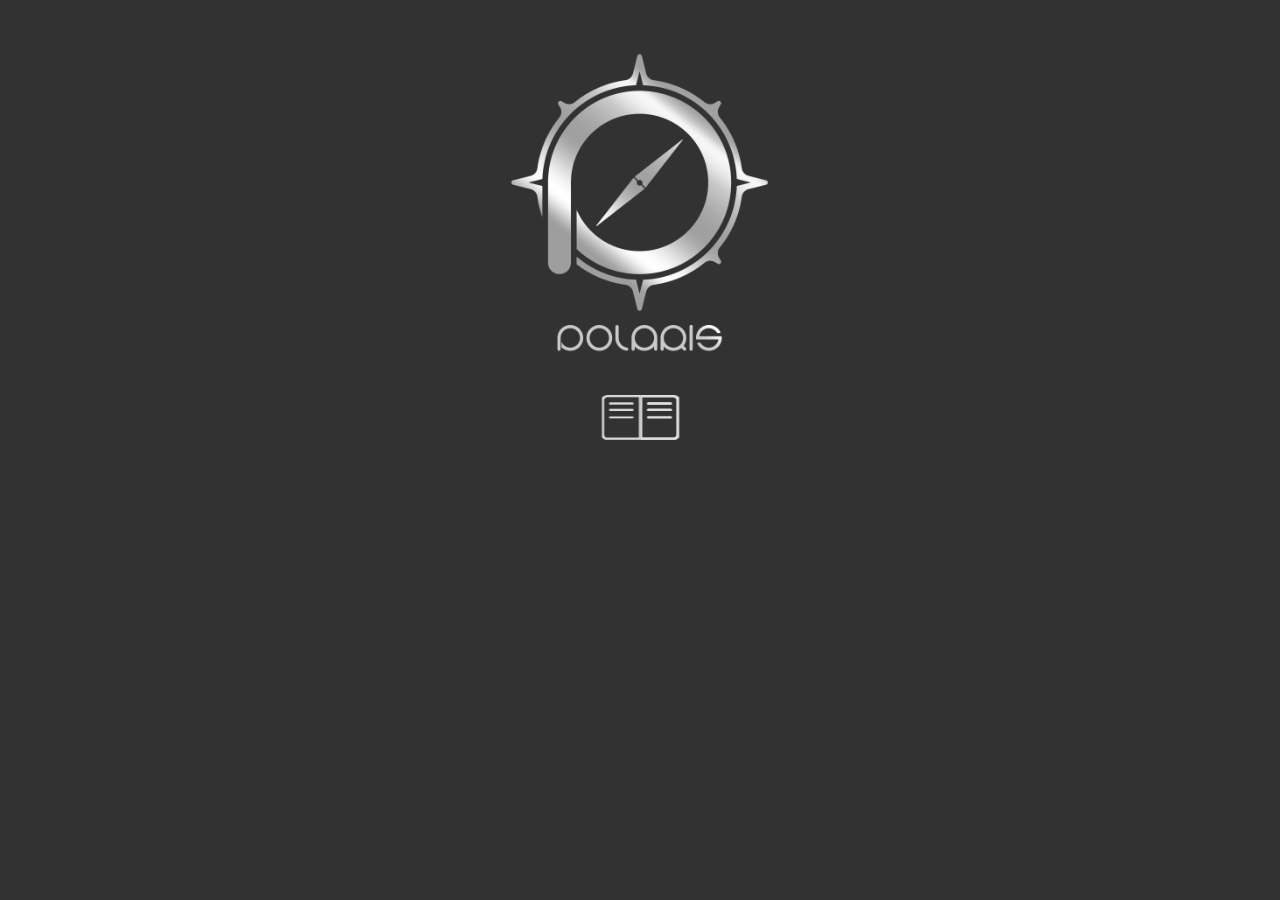
==== commit b5cc4692: "change pages" ====
--- a/index.html
+++ b/index.html
@@ -2,7 +2,7 @@
 <html xmlns="http://www.w3.org/1999/xhtml">
 
 <head>
-	<title>flipbook</title>
+	<title>PolarisDM</title>
 	<meta http-equiv="X-UA-Compatible" content="IE=Edge">
 	<meta http-equiv="Content-Type" content="text/html; charset=utf-8" />
 	<meta name="viewport" content="width=device-width, initial-scale=1.0, minimum-scale=1.0, maximum-scale=1.0, user-scalable=no">
@@ -11,7 +11,7 @@
 	<meta name="keywords" content="" />
 	<meta name="og:image" content="files/shot.png" />
 	<meta property="og:image" content="files/shot.png" />
-	<meta property="og:title" content="flipbook" />
+	<meta property="og:title" content="PolarisDM" />
 	<meta property="og:description" content="" />
 	<meta name="Description" content="">
 	<link rel="image_src" href="files/shot.png" />
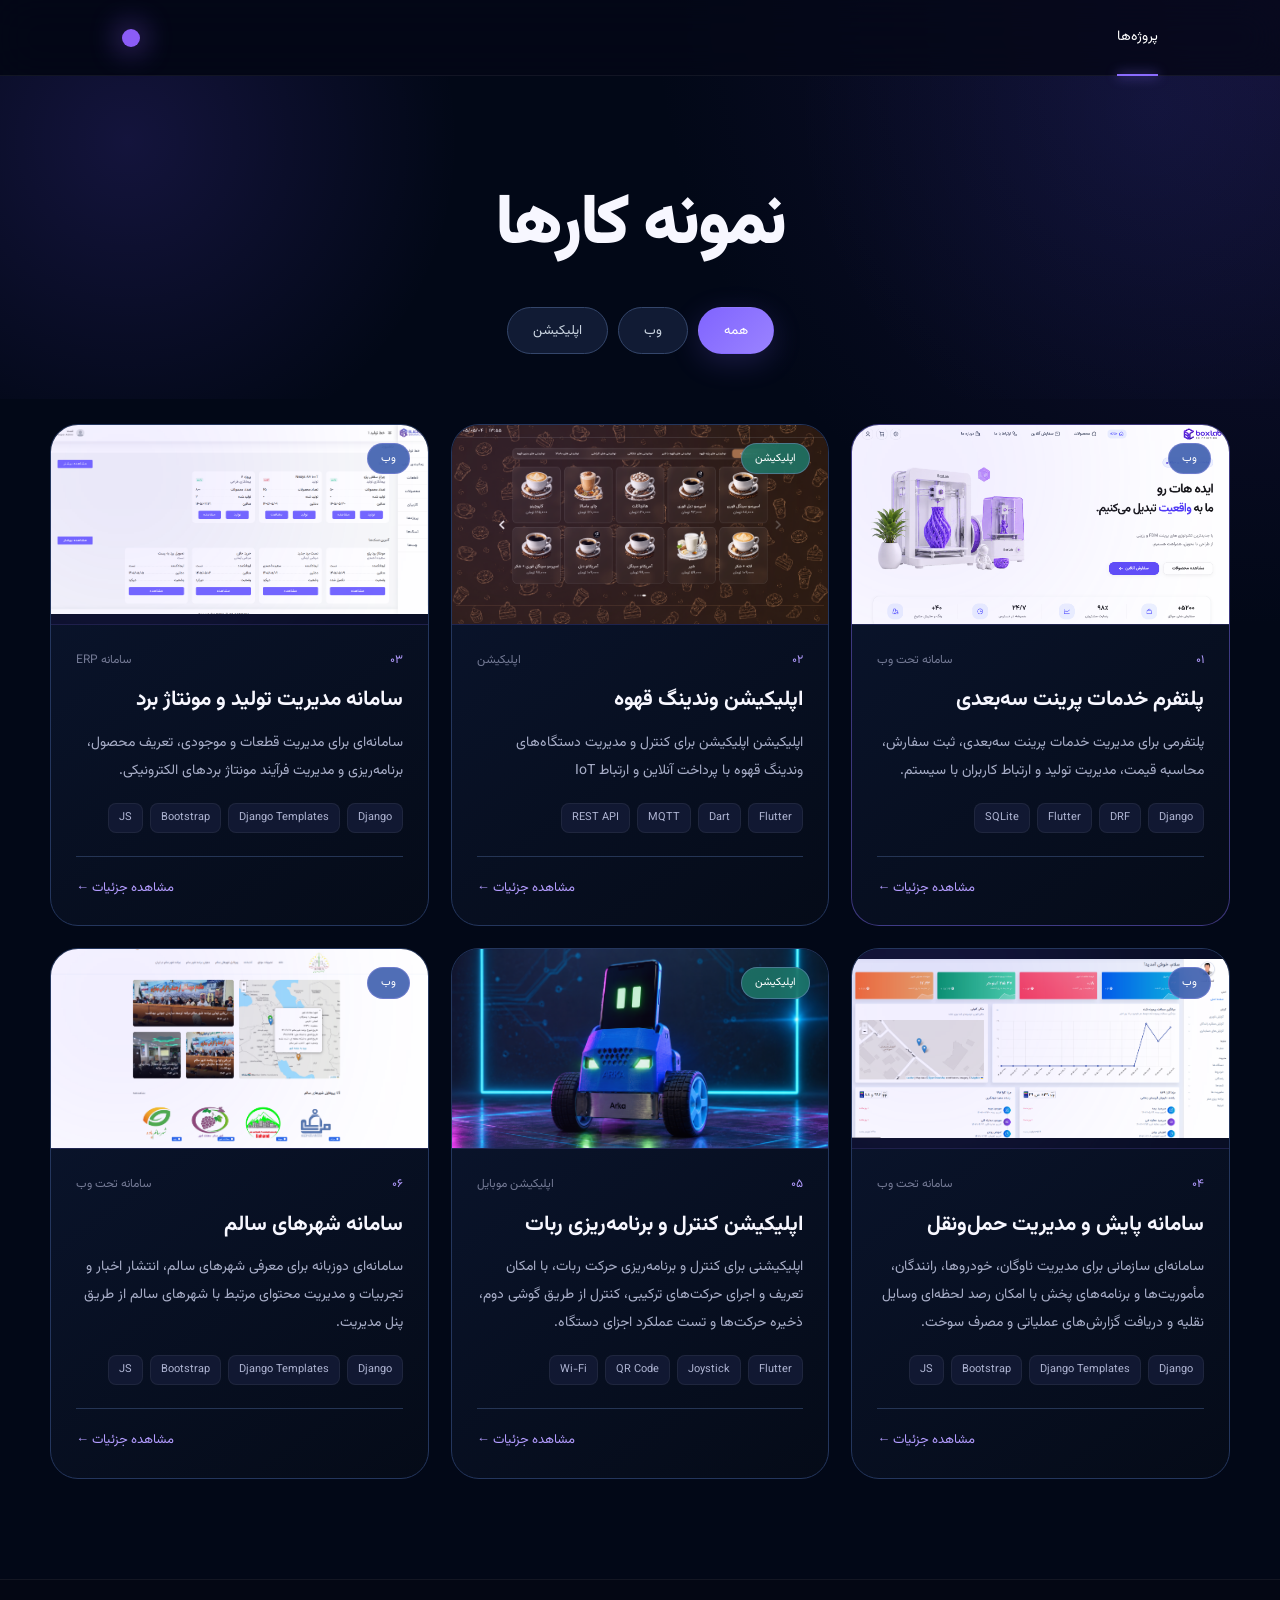
==== commit ff9dc004: "Add projects" ====
--- a/index.html
+++ b/index.html
@@ -1,62 +1,529 @@
-<!DOCTYPE HTML>
-<html xmlns="http://www.w3.org/1999/xhtml">
-
+<!DOCTYPE html>
+<html lang="fa" dir="rtl">
 <head>
-	<title>PolarisDM</title>
-	<meta http-equiv="X-UA-Compatible" content="IE=Edge">
-	<meta http-equiv="Content-Type" content="text/html; charset=utf-8" />
-	<meta name="viewport" content="width=device-width, initial-scale=1.0, minimum-scale=1.0, maximum-scale=1.0, user-scalable=no">
-	<meta name="apple-mobile-web-app-capable" content="yes" />
-	<meta name="monitor-signature" content="monitor:player:html5">
-	<meta name="keywords" content="" />
-	<meta name="og:image" content="files/shot.png" />
-	<meta property="og:image" content="files/shot.png" />
-	<meta property="og:title" content="PolarisDM" />
-	<meta property="og:description" content="" />
-	<meta name="Description" content="">
-	<link rel="image_src" href="files/shot.png" />
-	<meta name="Generator" content="FlipPDFPlusCorp for win v7.9.39 at https://www.flipbuilder.com" />
-	<link rel="shortcut icon" href="files/extfile/htmlIcon.png" />
-	
-	
-	<style>
-		html {width: 100%;height: 100%;left: 0;top: 0;margin: 0;padding: 0;position: fixed;}
-		body {width: 100%;height: 100%;left: 0;top: 0;margin: 0;padding: 0;position: fixed;}
-	</style>
+    <meta charset="UTF-8">
+    <meta name="viewport" content="width=device-width, initial-scale=1.0">
+
+    <title>Projects</title>
+
+    <link rel="stylesheet" href="style.css">
+
+    <link rel="preconnect" href="https://fonts.googleapis.com">
+    <link rel="preconnect" href="https://fonts.gstatic.com" crossorigin>
+    <link href="https://fonts.googleapis.com/css2?family=Vazirmatn:wght@300;400;500;600;700;800&display=swap" rel="stylesheet">
 </head>
 
 <body>
-  
-	<div id="tmpLoading" style="width: 100%; height: 100%; position: absolute; z-index: -2;background:#323232;"></div>
-	<script src="javascript/config.js"></script>
-	<script src="javascript/LoadingJS.js"></script>
-  <link rel="stylesheet" href="style/style.css">
-  <script type="text/javascript" src="javascript/deString.js"></script>
-  <script type="text/javascript" src="javascript/jquery-3.5.1.min.js"></script>
-  <script type="text/javascript" src="javascript/book.min.js"></script>
-  <script type="text/javascript" src="javascript/pageItems.min.js"></script>
-  <script type="text/javascript" src="javascript/main.min.js"></script>
-
-  <script type="text/javascript" src="files/editor/files/config.js"></script>
-  <script type="text/javascript" src="files/editor/files/textSvgConfig.js"></script>
-  <link rel="stylesheet" href="style/app.css">
-                  <link rel="stylesheet" href="style/chunk-vendors.css">
-                  <script type="text/javascript" src="javascript/app.js"></script>
-                  <script type="text/javascript" src="javascript/chunk-vendors.js"></script>
-  
-	<script type="text/javascript" src="javascript/editor.js"></script>
-  <!-- <script type="text/javascript" src="javascript/BookPreview.js"></script> -->
-	<script type="text/javascript" src="files/search/book_config.js"></script>
-	<script type="text/javascript">var sendvisitinfo = function (type, page) { };</script>
-  <script type="text/javascript">
-		window.readerConfigLoaded = true;
-	</script>
-	
-	
-	
-	
-  <noscript><div><hr/><ul><li><a href="files/basic-html/page1.html">Pages</a></li></ul><hr style="width:80%"/></div></noscript>
-      
+
+<!-- ================= HEADER ================= -->
+
+<header class="header">
+    <div class="container nav">
+
+        
+
+        <nav class="menu">
+            <!-- <a href="#">خانه</a> -->
+            <a href="#" class="active">پروژه‌ها</a>
+            <!-- <a href="#">درباره من</a>
+            <a href="#">مهارت‌ها</a>
+            <a href="#">تماس</a> -->
+        </nav>
+
+        <a href="#" class="logo">
+            <span class="logo-dot"></span>
+        </a>
+    </div>
+</header>
+
+
+<!-- ================= PROJECTS ================= -->
+
+<main>
+
+<section class="projects-hero">
+
+    <div class="container">
+
+        <div class="section-label">
+        </div>
+
+        <div class="hero-row">
+            <div></div>
+
+            <div>
+                <h1>
+            نمونه کارها
+                </h1>
+
+                <!-- <p>
+                    مجموعه‌ای از پروژه‌هایی که در زمینه توسعه نرم‌افزار،
+                    طراحی سامانه‌ها و ساخت محصولات دیجیتال انجام داده‌ام.
+                </p> -->
+            </div>
+            <div></div>
+            <!-- <div class="project-count">
+                <strong>۰۶</strong>
+                <span>پروژه</span>
+            </div> -->
+
+        </div>
+
+        <!-- FILTER -->
+        <div class="filters">
+
+            <button class="filter active" data-filter="all">
+                همه
+            </button>
+
+            <button class="filter" data-filter="web" >
+                وب
+            </button>
+
+            <button class="filter" data-filter="app">
+                اپلیکیشن
+            </button>
+
+        </div>
+
+
+    </div>
+
+</section>
+
+
+<!-- ================= PROJECT GRID ================= -->
+
+<section class="projects-section">
+
+    <div class="container">
+
+        <div class="projects-grid">
+
+
+            <!-- PROJECT 1 -->
+
+            <article class="project-card featured" data-category="web"     
+                onclick="window.location.href='detail-boxlab.html'">
+
+                <div class="project-image image-boxlab">
+
+                    <span class="project-badge web" >
+                        وب
+                    </span>
+                    <img
+                        class="banner"
+                        src="images/boxlab_1.png"
+                        alt="داشبورد سامانه"
+                        
+                    >
+                    
+                </div>
+
+
+                <div class="project-content">
+
+                    <div class="project-top">
+                        <span class="project-number">
+                            ۰۱
+                        </span>
+
+                        <span class="project-type">
+                           سامانه تحت وب
+                        </span>
+                    </div>
+
+                    <h2>
+                        پلتفرم خدمات پرینت سه‌بعدی
+                    </h2>
+
+                    <p>
+                        پلتفرمی برای مدیریت خدمات پرینت سه‌بعدی،
+                        ثبت سفارش، محاسبه قیمت، مدیریت تولید و
+                        ارتباط کاربران با سیستم.
+                    </p>
+
+                    <div class="tags">
+                        <span>Django</span>
+                        <span>DRF</span>
+                        <span>Flutter</span>
+                        <span>SQLite</span>
+                    </div>
+
+                    <div class="project-footer">
+
+                        <a href="detail-boxlab.html" class="project-link">
+                            
+                        </a>
+                        <a href="detail-boxlab.html" class="project-link">
+                            مشاهده جزئیات
+                            <span>←</span>
+                        </a>
+
+                        
+
+                    </div>
+
+                </div>
+
+            </article>
+
+            <!-- PROJECT 2 -->
+
+            <article class="project-card" data-category="app"
+                onclick="window.location.href='detail-cvm.html'">
+
+                <div class="project-image image-vending">
+
+                    <span class="project-badge mobile" >
+                        اپلیکیشن
+                    </span>
+
+                   <img
+                        class="banner"
+                        src="images/cvm_1.png"
+                        alt="داشبورد سامانه"
+                        
+                    >
+
+                </div>
+
+                <div class="project-content">
+
+                    <div class="project-top">
+                        <span class="project-number">۰۲</span>
+                        <span class="project-type">اپلیکیشن</span>
+                    </div>
+
+                    <h2>
+                        اپلیکیشن وندینگ قهوه
+                    </h2>
+
+                    <p>اپلیکیشن اپلیکیشن برای کنترل و مدیریت دستگاه‌های وندینگ قهوه با پرداخت آنلاین و ارتباط IoT</p>
+
+
+                    <div class="tags">
+                        <span>Flutter</span>
+                        <span>Dart</span>
+                        <span>MQTT</span>
+                        <span>REST API</span>
+                    </div>
+
+                    <div class="project-footer">
+
+                        <a  href="detail-cvm.html" class="project-link">
+                        </a>
+                        <a  href="detail-cvm.html" class="project-link">
+                            مشاهده جزئیات ←
+                        </a>
+
+                        
+
+                    </div>
+
+                </div>
+
+            </article>
+
+            <!-- PROJECT 3 -->
+
+            <article class="project-card" data-category="web"
+                onclick="window.location.href='detail-erp.html'">
+
+
+                <div class="project-image image-erp">
+
+                    <span class="project-badge web" >
+                        وب
+                    </span>
+
+                    <img
+                        class="banner"
+                        src="images/erp_1.png"
+                        alt="سامانه ERP مدیریت قطعات و تولید"
+                    >
+
+                </div>
+
+                <div class="project-content">
+
+                    <div class="project-top">
+
+                        <span class="project-number">
+                            ۰۳
+                        </span>
+
+                        <span class="project-type">
+                            سامانه ERP
+                        </span>
+
+                    </div>
+
+                    <h2>
+                        سامانه مدیریت تولید و مونتاژ برد
+                    </h2>
+
+                    <p>
+                        سامانه‌ای برای مدیریت قطعات و موجودی،
+                        تعریف محصول، برنامه‌ریزی  
+                        و مدیریت فرآیند مونتاژ بردهای الکترونیکی.
+                    </p>
+
+                    <div class="tags">
+                        <span>Django</span>
+                        <span>Django Templates</span>
+                        <span>Bootstrap</span>
+                        <span>JS</span>
+                    </div>
+
+                    <div class="project-footer">
+
+                        <a href="detail-erp.html" class="project-link">
+                        </a>
+                        <a href="detail-erp.html" class="project-link">
+                            مشاهده جزئیات
+                            <span>←</span>
+                        </a>
+
+                        
+
+                    </div>
+
+                </div>
+
+            </article>
+
+           
+            <!-- PROJECT 4 -->
+
+            <article class="project-card" data-category="web"
+                onclick="window.location.href='detail-snowflake.html'">
+
+                <div class="project-image image-transport">
+
+                    <span class="project-badge web" >
+                        وب
+                    </span>
+
+                    <img
+                        class="banner"
+                        src="images/snowflake_1.png"
+                        alt="داشبورد سامانه"
+                        
+                    >
+                </div>
+
+                <div class="project-content">
+
+                <div class="project-top">
+                    <span class="project-number">۰۴</span>
+                    <span class="project-type">سامانه تحت وب</span>
+                </div>
+
+                <h2>
+                    سامانه پایش و مدیریت حمل‌ونقل
+                </h2>
+
+                <p>
+                    سامانه‌ای سازمانی برای مدیریت ناوگان، خودروها، رانندگان،
+                    مأموریت‌ها و برنامه‌های پخش با امکان رصد لحظه‌ای وسایل نقلیه
+                    و دریافت گزارش‌های عملیاتی و مصرف سوخت.
+                </p>
+
+                <div class="tags">
+                    <span>Django</span>
+                    <span>Django Templates</span>
+                    <span>Bootstrap</span>
+                    <span>JS</span>
+                </div>
+
+
+                    <div class="project-footer">
+
+                        <a href="detail-snowflake.html"  class="project-link">
+                        </a>
+                        <a href="detail-snowflake.html"  class="project-link">
+                            مشاهده جزئیات ←
+                        </a>
+
+                        
+
+                    </div>
+
+                </div>
+
+            </article>
+
+            <!-- PROJECT 5 -->
+
+            <article class="project-card" data-category="app"
+                onclick="window.location.href='detail-arka.html'">
+
+                <div class="project-image image-robot">
+
+                    <span class="project-badge mobile" ">
+                        اپلیکیشن
+                    </span>
+
+                    <img
+                        class="banner"
+                        src="images/arka_0.png"
+                        alt="داشبورد سامانه"
+                        
+                    >
+                </div>
+
+                <div class="project-content">
+
+                    <div class="project-top">
+                        <span class="project-number">۰۵</span>
+                        <span class="project-type">اپلیکیشن موبایل</span>
+                    </div>
+
+                    <h2>
+                        اپلیکیشن کنترل و برنامه‌ریزی ربات
+                    </h2>
+
+                    <p>
+                        اپلیکیشنی برای کنترل و برنامه‌ریزی حرکت ربات،
+                        با امکان تعریف و اجرای حرکت‌های ترکیبی، کنترل از طریق
+                        گوشی دوم، ذخیره حرکت‌ها و تست عملکرد اجزای دستگاه.
+                    </p>
+
+                    <div class="tags">
+                        <span>Flutter</span>
+                        <span>Joystick</span>
+                        <span>QR Code</span>
+                        <span>Wi-Fi</span>
+                    </div>
+
+                    <div class="project-footer">
+
+                        <a href="detail-arka.html" class="project-link">
+                        </a>
+                        <a href="detail-arka.html" class="project-link">
+                            مشاهده جزئیات ←
+                        </a>
+
+                        
+
+                    </div>
+
+                </div>
+
+            </article>
+
+
+            <!-- PROJECT 6 -->
+
+            <article class="project-card" data-category="web"
+                onclick="window.location.href='detail-irnhcn.html'">
+
+
+                <div class="project-image image-app">
+
+                    <span class="project-badge web" data-category="web">
+                        وب
+                    </span>
+
+                     <img
+                        class="banner"
+                        src="images/irnhcn_1.png"
+                        alt="داشبورد سامانه"
+                        
+                    >
+                </div>
+
+                <div class="project-content"> 
+                    <div class="project-top"> 
+                        <span class="project-number">۰۶</span> 
+                        <span class="project-type">سامانه تحت وب</span> 
+                    </div> 
+                    <h2> سامانه شهرهای سالم </h2> 
+                    <p> سامانه‌ای دوزبانه برای معرفی شهرهای سالم، انتشار اخبار و تجربیات و مدیریت محتوای مرتبط با شهرهای سالم از طریق پنل مدیریت. </p> 
+                    <div class="tags"> 
+                        <span>Django</span> 
+                        <span>Django Templates</span> 
+                        <span>Bootstrap</span> 
+                        <span>JS</span> 
+                    </div> 
+                    <div class="project-footer"> 
+                        <a href="detail-healthy-cities.html" class="project-link"> </a> 
+                        <a href="detail-irnhcn.html" class="project-link"> مشاهده جزئیات <span>←</span> </a> 
+                    </div> </div>
+            </article>
+
+
+        </div>
+
+    </div>
+
+</section>
+
+</main>
+
+
+<!-- ================= FOOTER ================= -->
+
+<footer class="footer">
+
+    <!-- <div class="container footer-inner">
+
+        <div>
+            <strong>زهرا</strong>
+            <p>
+                توسعه‌دهنده نرم‌افزار
+            </p>
+        </div>
+
+        <div class="socials">
+            <a href="#">GitHub</a>
+            <a href="#">LinkedIn</a>
+            <a href="#">Email</a>
+        </div>
+
+    </div> -->
+
+</footer>
+<script>
+
+    const filters = document.querySelectorAll(".filter");
+    const projects = document.querySelectorAll(".project-card");
+
+    filters.forEach(filter => {
+
+        filter.addEventListener("click", () => {
+
+            // حذف active از همه دکمه‌ها
+            filters.forEach(btn => {
+                btn.classList.remove("active");
+            });
+
+            // فعال کردن دکمه انتخاب‌شده
+            filter.classList.add("active");
+
+            const selectedFilter = filter.dataset.filter;
+
+            projects.forEach(project => {
+
+                const category = project.dataset.category;
+
+                if (
+                    selectedFilter === "all" ||
+                    category === selectedFilter
+                ) {
+                    project.style.display = "";
+                } else {
+                    project.style.display = "none";
+                }
+
+            });
+
+        });
+
+    });
+
+</script>
+
 </body>
-
-</html>
+</html>
--- a/style.css
+++ b/style.css
@@ -0,0 +1,2717 @@
+/* =====================================================
+   RESET
+===================================================== */
+
+* {
+    margin: 0;
+    padding: 0;
+    box-sizing: border-box;
+}
+
+html {
+    scroll-behavior: smooth;
+}
+
+body {
+    font-family: "Vazirmatn", sans-serif;
+    background: #050817;
+    color: #edf0ff;
+    direction: rtl;
+    line-height: 1.8;
+}
+
+a {
+    color: inherit;
+    text-decoration: none;
+}
+
+button {
+    font-family: inherit;
+}
+
+
+/* =====================================================
+   VARIABLES
+===================================================== */
+
+:root {
+    --bg: #050817;
+    --bg-soft: #080c20;
+    --card: rgba(13, 18, 42, 0.72);
+
+    --border: rgba(135, 117, 255, 0.18);
+    --border-hover: rgba(150, 130, 255, 0.55);
+
+    --purple: #8b6cff;
+    --purple-light: #b39cff;
+
+    --text: #f1f2ff;
+    --text-soft: #a8aec8;
+    --text-muted: #737994;
+
+    --radius: 20px;
+}
+
+
+/* =====================================================
+   GLOBAL
+===================================================== */
+
+.container {
+    width: min(1180px, calc(100% - 40px));
+    margin: auto;
+}
+
+
+/* =====================================================
+   HEADER
+===================================================== */
+
+.header {
+    height: 76px;
+    border-bottom: 1px solid rgba(255,255,255,.06);
+    background: rgba(5,8,23,.72);
+    backdrop-filter: blur(20px);
+
+    position: sticky;
+    top: 0;
+    z-index: 100;
+}
+
+.nav {
+    height: 100%;
+    display: flex;
+    align-items: center;
+    justify-content: space-between;
+}
+
+.logo {
+    display: flex;
+    align-items: center;
+    gap: 9px;
+
+    font-size: 17px;
+    font-weight: 700;
+}
+
+.logo-dot {
+    width: 10px;
+    height: 10px;
+
+    border-radius: 50%;
+
+    background: var(--purple);
+
+    box-shadow:
+        0 0 15px var(--purple);
+}
+
+.menu {
+    display: flex;
+    align-items: center;
+    gap: 36px;
+}
+
+.menu a {
+    color: var(--text-muted);
+    font-size: 14px;
+    transition: .25s;
+}
+
+.menu a:hover,
+.menu a.active {
+    color: white;
+}
+
+.menu a.active {
+    position: relative;
+}
+
+.menu a.active::after {
+    content: "";
+
+    position: absolute;
+
+    bottom: -26px;
+    right: 0;
+    left: 0;
+
+    height: 2px;
+
+    background: var(--purple);
+
+    box-shadow:
+        0 0 12px var(--purple);
+}
+
+.theme-btn {
+    width: 38px;
+    height: 38px;
+
+    border-radius: 50%;
+
+    border: 1px solid var(--border);
+
+    background: #0c1128;
+
+    color: white;
+
+    cursor: pointer;
+}
+
+
+/* =====================================================
+   PROJECT HERO
+===================================================== */
+
+.projects-hero {
+    padding: 95px 0 45px;
+
+    background:
+        radial-gradient(
+            circle at 10% 20%,
+            rgba(112,82,255,.16),
+            transparent 28%
+        ),
+        radial-gradient(
+            circle at 90% 10%,
+            rgba(75,100,255,.08),
+            transparent 30%
+        );
+}
+
+.section-label,
+.content-label {
+    color: var(--purple-light);
+
+    font-size: 13px;
+    font-weight: 600;
+
+    margin-bottom: 15px;
+}
+
+.hero-row {
+    display: flex;
+    align-items: end;
+    justify-content: space-between;
+    gap: 30px;
+}
+
+.hero-row h1 {
+    font-size: clamp(42px, 6vw, 70px);
+    line-height: 1.15;
+
+    letter-spacing: -2px;
+}
+
+.hero-row h1 span,
+.detail-info h1 span {
+    color: var(--purple-light);
+}
+
+.hero-row p {
+    max-width: 650px;
+
+    margin-top: 22px;
+
+    color: var(--text-soft);
+
+    font-size: 16px;
+}
+
+.project-count {
+    display: flex;
+    flex-direction: column;
+    align-items: center;
+
+    min-width: 100px;
+}
+
+.project-count strong {
+    font-size: 45px;
+    color: var(--purple-light);
+}
+
+.project-count span {
+    color: var(--text-muted);
+    font-size: 13px;
+}
+
+
+/* =====================================================
+   FILTERS
+===================================================== */
+
+.filters {
+    display: flex;
+    gap: 10px;
+
+    margin-top: 50px;
+}
+
+.filter {
+    padding: 9px 24px;
+
+    border-radius: 30px;
+
+    border: 1px solid var(--border);
+
+    background: transparent;
+
+    color: var(--text-soft);
+
+    cursor: pointer;
+
+    transition: .25s;
+}
+
+.filter:hover {
+    border-color: var(--border-hover);
+    color: white;
+}
+
+.filter.active {
+    color: white;
+
+    border-color: transparent;
+
+    background:
+        linear-gradient(
+            135deg,
+            #8064ff,
+            #9a83ff
+        );
+
+    box-shadow:
+        0 8px 30px rgba(128,100,255,.2);
+}
+
+
+/* =====================================================
+   PROJECT GRID
+===================================================== */
+
+.projects-section {
+    padding: 25px 0 100px;
+}
+
+.projects-grid {
+    display: grid;
+
+    grid-template-columns:
+        repeat(3, minmax(0, 1fr));
+
+    gap: 22px;
+}
+
+.project-card {
+    overflow: hidden;
+
+    background:
+        linear-gradient(
+            145deg,
+            rgba(15,21,48,.9),
+            rgba(8,12,29,.9)
+        );
+
+    border: 1px solid var(--border);
+
+    border-radius: var(--radius);
+
+    transition:
+        transform .35s,
+        border-color .35s,
+        box-shadow .35s;
+}
+
+.project-card:hover {
+    transform: translateY(-6px);
+
+    border-color: var(--border-hover);
+
+    box-shadow:
+        0 25px 70px rgba(0,0,0,.3),
+        0 0 40px rgba(111,83,255,.07);
+}
+
+.project-card.featured {
+    border-color: rgba(137,113,255,.42);
+}
+
+
+/* =====================================================
+   PROJECT IMAGE
+===================================================== */
+
+.project-image {
+    height: 200px;
+
+    position: relative;
+    overflow: hidden;
+
+    background: #090e25;
+
+    border-bottom: 1px solid var(--border);
+}
+.banner{
+    width: 100%;
+}
+.project-image::before {
+    content: "";
+
+    position: absolute;
+
+    width: 300px;
+    height: 300px;
+
+    background: #7658ff;
+
+    opacity: .12;
+
+    filter: blur(100px);
+
+    top: -100px;
+    left: -80px;
+}
+
+
+/* dashboard */
+
+.fake-dashboard {
+    position: absolute;
+
+    width: 78%;
+    height: 72%;
+
+    top: 14%;
+    right: 11%;
+
+    display: flex;
+
+    background: #111733;
+
+    border: 1px solid #394170;
+
+    border-radius: 12px;
+
+    transform:
+        perspective(900px)
+        rotateY(-7deg)
+        rotateX(3deg);
+
+    box-shadow:
+        0 25px 50px rgba(0,0,0,.5);
+}
+
+.dashboard-sidebar {
+    width: 18%;
+
+    background: #080c1e;
+
+    border-left: 1px solid #222b4d;
+}
+
+.dashboard-content {
+    flex: 1;
+
+    padding: 20px;
+}
+
+.dash-title {
+    height: 12px;
+    width: 30%;
+
+    background: #8990b3;
+
+    border-radius: 5px;
+
+    margin-bottom: 25px;
+}
+
+.dash-cards {
+    display: flex;
+    gap: 8px;
+}
+
+.dash-cards span {
+    height: 45px;
+    flex: 1;
+
+    background: #1b2345;
+
+    border-radius: 7px;
+}
+
+.dash-chart {
+    height: 80px;
+
+    margin-top: 18px;
+
+    border-radius: 8px;
+
+    background:
+        linear-gradient(
+            160deg,
+            transparent 45%,
+            rgba(139,108,255,.7) 46%,
+            transparent 49%
+        ),
+        #151d3b;
+}
+
+
+/* phone */
+
+.image-vending,
+.image-app {
+    display: flex;
+    justify-content: center;
+    align-items: center;
+}
+
+.phone-mockup {
+    width: 130px;
+    height: 245px;
+
+    padding: 8px;
+
+    border-radius: 22px;
+
+    background: #181e3a;
+
+    border: 1px solid #515a83;
+
+    transform: rotate(-7deg);
+
+    box-shadow:
+        0 25px 50px rgba(0,0,0,.5);
+}
+
+.phone-screen {
+    height: 100%;
+
+    border-radius: 16px;
+
+    background: #090e25;
+
+    padding: 20px 10px;
+}
+
+.phone-header {
+    height: 10px;
+    width: 50%;
+
+    background: #8b6cff;
+
+    border-radius: 5px;
+
+    margin-bottom: 20px;
+}
+
+.phone-card {
+    height: 50px;
+
+    border-radius: 8px;
+
+    background: #171f43;
+
+    margin-bottom: 9px;
+}
+
+.phone-card.small {
+    height: 32px;
+}
+
+
+/* map */
+
+.image-transport {
+    display: flex;
+    align-items: center;
+    justify-content: center;
+}
+
+.map-ui {
+    width: 78%;
+    height: 75%;
+
+    position: relative;
+
+    border-radius: 14px;
+
+    background:
+        linear-gradient(120deg,
+            transparent 35%,
+            rgba(99,120,190,.12) 36%,
+            transparent 38%
+        ),
+        linear-gradient(20deg,
+            transparent 45%,
+            rgba(99,120,190,.1) 46%,
+            transparent 48%
+        ),
+        #0c1430;
+
+    border: 1px solid #303d68;
+}
+
+.map-route {
+    position: absolute;
+
+    width: 60%;
+    height: 3px;
+
+    background: var(--purple);
+
+    top: 50%;
+    right: 20%;
+
+    transform: rotate(-20deg);
+
+    box-shadow:
+        0 0 15px var(--purple);
+}
+
+.map-point {
+    position: absolute;
+
+    width: 13px;
+    height: 13px;
+
+    background: #8b6cff;
+
+    border: 3px solid #151d40;
+
+    border-radius: 50%;
+
+    box-shadow:
+        0 0 15px #8b6cff;
+}
+
+.point-1 {
+    right: 20%;
+    top: 60%;
+}
+
+.point-2 {
+    right: 50%;
+    top: 43%;
+}
+
+.point-3 {
+    left: 18%;
+    top: 30%;
+}
+
+
+/* events */
+
+.image-events,
+.image-portfolio {
+    padding: 35px;
+
+    display: flex;
+    align-items: center;
+    justify-content: center;
+}
+
+.event-ui {
+    width: 80%;
+
+    display: flex;
+    flex-direction: column;
+    gap: 10px;
+}
+
+.event-ui div {
+    height: 45px;
+
+    border-radius: 8px;
+
+    background:
+        linear-gradient(
+            90deg,
+            #1a2345 70%,
+            #7057dc 70%
+        );
+}
+
+
+/* portfolio */
+
+.portfolio-ui {
+    width: 80%;
+
+    height: 80%;
+
+    border-radius: 12px;
+
+    background:
+        radial-gradient(
+            circle at 80% 40%,
+            rgba(133,99,255,.5),
+            transparent 30%
+        ),
+        #0c1029;
+
+    border: 1px solid #38406b;
+
+    padding: 30px;
+
+    display: flex;
+    flex-direction: column;
+    justify-content: center;
+}
+
+.portfolio-ui strong {
+    font-size: 24px;
+}
+
+.portfolio-ui span {
+    color: var(--purple-light);
+}
+
+
+/* mobile */
+
+.mobile-ui {
+    width: 180px;
+    height: 220px;
+
+    display: flex;
+    flex-direction: column;
+
+    gap: 10px;
+
+    padding: 15px;
+
+    border-radius: 18px;
+
+    background: #111833;
+
+    border: 1px solid #3a4672;
+}
+
+.mobile-ui div {
+    height: 45px;
+
+    border-radius: 8px;
+
+    background: #202951;
+}
+
+
+/* =====================================================
+   BADGES
+===================================================== */
+
+.project-badge {
+    position: absolute;
+
+    z-index: 5;
+
+    top: 18px;
+    right: 18px;
+
+    padding: 5px 13px;
+
+    border-radius: 20px;
+
+    font-size: 11px;
+
+    color: #fff;
+
+    background: rgba(96,75,190,.85);
+
+    border: 1px solid rgba(180,160,255,.3);
+
+    backdrop-filter: blur(10px);
+}
+
+.project-badge.mobile {
+    background: rgba(30,120,105,.85);
+}
+
+.project-badge.web {
+    background: rgba(50,85,170,.85);
+}
+
+
+/* =====================================================
+   PROJECT CONTENT
+===================================================== */
+
+.project-content {
+    padding: 25px;
+}
+
+.project-top {
+    display: flex;
+    align-items: center;
+    justify-content: space-between;
+
+    margin-bottom: 10px;
+}
+
+.project-number {
+    color: var(--purple-light);
+    font-size: 12px;
+}
+
+.project-type {
+    color: var(--text-muted);
+    font-size: 12px;
+}
+
+.project-content h2 {
+    font-size: 21px;
+    margin-bottom: 10px;
+}
+
+.project-content p {
+    color: var(--text-soft);
+
+    font-size: 14px;
+
+    line-height: 2;
+
+    min-height: 55px;
+}
+
+
+/* =====================================================
+   TAGS
+===================================================== */
+
+.tags {
+    display: flex;
+    flex-wrap: wrap;
+
+    gap: 7px;
+
+    margin-top: 18px;
+}
+
+.tags span {
+    padding: 4px 10px;
+
+    border-radius: 8px;
+
+    background: #111832;
+
+    border: 1px solid rgba(255,255,255,.06);
+
+    color: #aeb4d2;
+
+    font-size: 11px;
+}
+
+
+/* =====================================================
+   PROJECT FOOTER
+===================================================== */
+
+.project-footer {
+    display: flex;
+
+    align-items: center;
+    justify-content: space-between;
+
+    margin-top: 23px;
+
+    padding-top: 17px;
+
+    border-top: 1px solid rgba(255,255,255,.06);
+}
+
+.project-link {
+    color: var(--purple-light);
+
+    font-size: 13px;
+
+    transition: .25s;
+}
+
+.project-link:hover {
+    color: white;
+}
+
+.github-link {
+    color: var(--text-muted);
+
+    font-size: 12px;
+}
+
+
+/* =====================================================
+   FOOTER
+===================================================== */
+
+.footer {
+    border-top: 1px solid rgba(255,255,255,.06);
+
+    padding: 35px 0;
+
+    background: #040714;
+}
+
+.footer-inner {
+    display: flex;
+
+    align-items: center;
+    justify-content: space-between;
+}
+
+.footer strong {
+    font-size: 15px;
+}
+
+.footer p {
+    color: var(--text-muted);
+
+    font-size: 12px;
+}
+
+.socials {
+    display: flex;
+    gap: 20px;
+
+    color: var(--text-muted);
+
+    font-size: 12px;
+}
+
+
+/* =====================================================
+   DETAIL PAGE
+===================================================== */
+
+.detail-hero {
+    padding: 60px 0 0px 0;
+
+    background:
+        radial-gradient(
+            circle at 80% 30%,
+            rgba(109,79,255,.16),
+            transparent 35%
+        );
+}
+
+.back-link {
+    display: inline-block;
+
+    color: var(--text-muted);
+
+    font-size: 13px;
+
+    margin-bottom: 50px;
+
+    transition: .25s;
+}
+
+.back-link:hover {
+    color: white;
+}
+
+.detail-hero-grid {
+    display: grid;
+
+    grid-template-columns:
+        1fr;
+
+    gap: 70px;
+
+    align-items: center;
+}
+
+.detail-info h1 {
+    font-size: clamp(38px, 5vw, 62px);
+
+    line-height: 1.3;
+
+    margin-top: 18px;
+
+    letter-spacing: -1px;
+}
+
+.detail-description {
+    max-width: 600px;
+
+    margin-top: 22px;
+
+    color: var(--text-soft);
+
+    font-size: 16px;
+}
+
+.large-tags {
+    margin-top: 28px;
+}
+
+.project-meta {
+    display: flex;
+
+    gap: 0;
+
+    margin-top: 35px;
+
+    border: 1px solid var(--border);
+
+    border-radius: 15px;
+
+    background: rgba(12,17,39,.65);
+
+    overflow: hidden;
+}
+
+.project-meta div {
+    flex: 1;
+
+    padding: 17px;
+
+    border-left: 1px solid var(--border);
+}
+
+.project-meta div:last-child {
+    border-left: none;
+}
+
+.project-meta small {
+    display: block;
+
+    color: var(--text-muted);
+
+    font-size: 11px;
+
+    margin-bottom: 5px;
+}
+
+.project-meta strong {
+    font-size: 12px;
+}
+
+.status {
+    color: #6ee7b7;
+}
+
+
+/* =====================================================
+   DETAIL VISUAL
+===================================================== */
+
+.detail-visual {
+    height: 420px;
+
+    position: relative;
+
+    display: flex;
+
+    align-items: center;
+
+    justify-content: center;
+}
+
+.glow {
+    position: absolute;
+
+    width: 300px;
+    height: 300px;
+
+    background: #7658ff;
+
+    opacity: .2;
+
+    filter: blur(100px);
+
+    border-radius: 50%;
+}
+
+.laptop {
+    width: 90%;
+
+    position: relative;
+
+    z-index: 2;
+}
+
+.laptop-screen {
+    height: 290px;
+
+    display: flex;
+
+    background: #101631;
+
+    border: 1px solid #4a5684;
+
+    border-radius: 13px 13px 5px 5px;
+
+    padding: 10px;
+
+    box-shadow:
+        0 30px 70px rgba(0,0,0,.55);
+}
+
+.screen-sidebar {
+    width: 18%;
+
+    background: #080c1e;
+
+    border-radius: 7px;
+}
+
+.screen-main {
+    flex: 1;
+
+    padding: 20px;
+}
+
+.screen-header {
+    height: 13px;
+
+    width: 35%;
+
+    background: #9299b7;
+
+    border-radius: 4px;
+}
+
+.screen-stats {
+    display: flex;
+
+    gap: 10px;
+
+    margin-top: 25px;
+}
+
+.screen-stats span {
+    flex: 1;
+
+    height: 60px;
+
+    border-radius: 8px;
+
+    background: #1a2345;
+}
+
+.screen-chart {
+    height: 120px;
+
+    margin-top: 15px;
+
+    border-radius: 8px;
+
+    background:
+        linear-gradient(
+            160deg,
+            transparent 48%,
+            #8064ff 49%,
+            transparent 51%
+        ),
+        #151d3b;
+}
+
+.laptop-bottom {
+    width: 110%;
+
+    height: 15px;
+
+    margin-right: -5%;
+
+    background: #272e4b;
+
+    border-radius: 0 0 20px 20px;
+}
+
+
+/* =====================================================
+   DETAIL LAYOUT
+===================================================== */
+
+.detail-section {
+    padding: 60px 0 100px;
+}
+
+.detail-layout {
+    display: grid;
+
+    grid-template-columns:
+        230px 1fr;
+
+    gap: 60px;
+
+    align-items: start;
+}
+
+
+/* sidebar */
+
+.detail-sidebar {
+    position: sticky;
+
+    top: 105px;
+
+    border: 1px solid var(--border);
+
+    border-radius: 16px;
+
+    padding: 10px;
+
+    background: rgba(10,15,34,.7);
+}
+
+.detail-sidebar > a {
+    display: block;
+
+    padding: 11px 13px;
+
+    margin-bottom: 3px;
+
+    color: var(--text-muted);
+
+    font-size: 12px;
+
+    border-radius: 8px;
+
+    transition: .25s;
+}
+
+.detail-sidebar > a:hover,
+.detail-sidebar > a.active {
+    color: white;
+
+    background: #171e3d;
+}
+
+.detail-sidebar > a.active {
+    border-right: 2px solid var(--purple);
+}
+
+.sidebar-actions {
+    border-top: 1px solid var(--border);
+
+    margin-top: 10px;
+
+    padding-top: 12px;
+
+    display: grid;
+
+    gap: 8px;
+}
+
+.btn {
+    text-align: center;
+
+    padding: 9px;
+
+    border-radius: 9px;
+
+    font-size: 11px;
+
+    transition: .25s;
+}
+
+.btn.primary {
+    color: white;
+
+    background:
+        linear-gradient(
+            135deg,
+            #795cff,
+            #987dff
+        );
+}
+
+.btn.secondary {
+    border: 1px solid var(--border);
+
+    color: var(--text-soft);
+}
+
+
+/* =====================================================
+   CONTENT
+===================================================== */
+
+.content-block {
+    padding-top: 80px;
+
+    margin-bottom: 70px;
+
+    border-bottom: 1px solid rgba(255,255,255,.07);
+}
+
+.content-block:last-child {
+    border-bottom: none;
+}
+
+.content-block h2 {
+    font-size: 28px;
+
+    margin-bottom: 22px;
+}
+
+.content-block p {
+    color: var(--text-soft);
+
+    font-size: 14px;
+
+    line-height: 2.2;
+
+    margin-bottom: 15px;
+}
+
+
+/* =====================================================
+   PROBLEM
+===================================================== */
+
+.problem-grid {
+    display: grid;
+
+    grid-template-columns:
+        1fr 1fr;
+
+    gap: 15px;
+
+    margin-top: 30px;
+}
+
+.problem-box,
+.solution-box {
+    padding: 25px;
+
+    border-radius: 15px;
+
+    border: 1px solid var(--border);
+
+    background: #0c1229;
+}
+
+.solution-box {
+    border-color: rgba(79,205,159,.2);
+}
+
+.box-icon {
+    display: flex;
+
+    align-items: center;
+    justify-content: center;
+
+    width: 34px;
+    height: 34px;
+
+    border-radius: 10px;
+
+    margin-bottom: 15px;
+
+    background: #1b2345;
+
+    color: var(--purple-light);
+}
+
+.solution-box .box-icon {
+    color: #6ee7b7;
+}
+
+.problem-box h3,
+.solution-box h3 {
+    font-size: 16px;
+
+    margin-bottom: 10px;
+}
+
+
+/* =====================================================
+   FEATURES
+===================================================== */
+
+.features-grid {
+    display: grid;
+
+    grid-template-columns:
+        repeat(2, 1fr);
+
+    gap: 12px;
+
+    margin-top: 30px;
+}
+
+.feature {
+    display: flex;
+
+    gap: 15px;
+
+    padding: 20px;
+
+    border: 1px solid var(--border);
+
+    border-radius: 14px;
+
+    background: #0a1025;
+
+    transition: .25s;
+}
+
+.feature:hover {
+    border-color: var(--border-hover);
+}
+
+.feature > span {
+    min-width: 35px;
+    height: 35px;
+
+    display: flex;
+
+    align-items: center;
+    justify-content: center;
+
+    border-radius: 9px;
+
+    background: #171d3b;
+
+    color: var(--purple-light);
+}
+
+.feature h3 {
+    font-size: 14px;
+
+    margin-bottom: 5px;
+}
+
+.feature p {
+    font-size: 11px;
+
+    margin: 0;
+}
+
+
+/* =====================================================
+   ARCHITECTURE
+===================================================== */
+
+.architecture {
+    display: flex;
+
+    align-items: center;
+
+    gap: 12px;
+
+    margin-top: 30px;
+
+    overflow-x: auto;
+
+    padding-bottom: 10px;
+}
+
+.arch-item {
+    min-width: 145px;
+
+    padding: 18px;
+
+    text-align: center;
+
+    border-radius: 12px;
+
+    background: #0c122a;
+
+    border: 1px solid var(--border);
+}
+
+.arch-item strong {
+    display: block;
+
+    font-size: 13px;
+}
+
+.arch-item span {
+    color: var(--text-muted);
+
+    font-size: 10px;
+}
+
+.arch-arrow {
+    color: var(--purple-light);
+
+    font-size: 20px;
+}
+
+
+/* =====================================================
+   SCREENSHOTS
+===================================================== */
+
+.screenshots-grid {
+    display: grid;
+
+    grid-template-columns:
+        1.5fr 1fr;
+
+    grid-template-rows:
+        230px 230px;
+
+    gap: 15px;
+
+    margin-top: 30px;
+}
+
+.mobile-screenshots-grid {
+    display: grid;
+
+    grid-template-columns: repeat(5, 1fr);
+    /* grid-template-rows: 230px 230px; */
+
+    gap: 15px;
+    margin-top: 30px;
+}
+
+.mobile-screenshots-grid > :nth-child(6) {
+    grid-column: 1 / -4;
+}
+.screenshot {
+    overflow: hidden;
+
+    border-radius: 15px;
+
+    border: 1px solid var(--border);
+
+    background: #0b1026;
+}
+
+.screenshot.large {
+    grid-row: span 2;
+}
+
+.fake-screen {
+    width: 85%;
+    height: 75%;
+
+    margin: 10% auto;
+
+    border-radius: 10px;
+
+    border: 1px solid #3a4670;
+
+    background:
+        linear-gradient(
+            90deg,
+            #090d20 16%,
+            #151d3b 16%
+        );
+}
+
+
+/* =====================================================
+   RESULT
+===================================================== */
+
+.result-block {
+    padding: 30px;
+
+    border: 1px solid var(--border);
+
+    border-radius: 18px;
+
+    background:
+        radial-gradient(
+            circle at 80% 20%,
+            rgba(115,87,255,.12),
+            transparent 35%
+        ),
+        #0a1026;
+}
+
+
+/* =====================================================
+   RESPONSIVE
+===================================================== */
+
+@media (max-width: 900px) {
+
+    .menu {
+        gap: 16px;
+    }
+
+    .detail-hero-grid {
+        grid-template-columns: 1fr;
+    }
+
+    .detail-visual {
+        height: 350px;
+    }
+
+    .detail-layout {
+        grid-template-columns: 1fr;
+    }
+
+    .detail-sidebar {
+        position: static;
+
+        display: flex;
+
+        gap: 5px;
+
+        overflow-x: auto;
+    }
+
+    .detail-sidebar > a {
+        white-space: nowrap;
+    }
+
+    .sidebar-actions {
+        display: none;
+    }
+
+}
+
+
+@media (max-width: 700px) {
+
+    .container {
+        width: min(100% - 28px, 1180px);
+    }
+
+    .header {
+        height: 65px;
+    }
+
+    .menu {
+        display: none;
+    }
+
+    .projects-hero {
+        padding-top: 60px;
+    }
+
+    .hero-row {
+        align-items: start;
+
+        flex-direction: column;
+    }
+
+    .hero-row h1 {
+        font-size: 44px;
+    }
+
+    .project-count {
+        flex-direction: row;
+
+        gap: 8px;
+    }
+
+    .project-count strong {
+        font-size: 28px;
+    }
+
+    .filters {
+        width: 100%;
+        display: flex;
+        justify-content: center;
+        align-items: center;
+        gap: 10px;
+    }
+
+    .filter {
+        white-space: nowrap;
+    }
+
+    .projects-grid {
+        grid-template-columns: 1fr;
+    }
+
+    .project-image {
+        height: 240px;
+    }
+
+    .detail-info h1 {
+        font-size: 38px;
+    }
+
+    .project-meta {
+        flex-direction: column;
+    }
+
+    .project-meta div {
+        border-left: none;
+
+        border-bottom: 1px solid var(--border);
+    }
+
+    .project-meta div:last-child {
+        border-bottom: none;
+    }
+
+    .problem-grid,
+    .features-grid {
+        grid-template-columns: 1fr;
+    }
+
+    .architecture {
+        justify-content: flex-start;
+    }
+
+    .screenshots-grid {
+        grid-template-columns: 1fr;
+
+        grid-template-rows:
+            repeat(3, 220px);
+    }
+
+    .screenshot.large {
+        grid-row: auto;
+    }
+
+    .footer-inner {
+        flex-direction: column;
+
+        align-items: flex-start;
+
+        gap: 20px;
+    }
+
+}
+
+/* ==========================================
+   PROJECT DETAIL - EXTRA SECTIONS
+========================================== */
+
+.info-highlight {
+    margin-top: 30px;
+    padding: 20px 22px;
+
+    display: flex;
+    align-items: center;
+    justify-content: space-between;
+    gap: 20px;
+
+    background: #0c1229;
+
+    border: 1px solid var(--border);
+    border-radius: 14px;
+}
+
+.info-highlight strong {
+    font-size: 13px;
+}
+
+.info-highlight span {
+    color: var(--purple-light);
+    font-size: 12px;
+}
+
+
+/* ==========================================
+   WORKFLOW
+========================================== */
+
+.workflow {
+    margin-top: 30px;
+
+    display: grid;
+
+    grid-template-columns:
+        repeat(5, 1fr);
+
+    gap: 10px;
+}
+
+.workflow-item {
+    position: relative;
+
+    padding: 20px 15px;
+
+    min-height: 170px;
+
+    border-radius: 14px;
+
+    background: #0b1128;
+
+    border: 1px solid var(--border);
+
+    transition: .25s;
+}
+
+.workflow-item:hover {
+    transform: translateY(-4px);
+
+    border-color: var(--border-hover);
+}
+
+.workflow-item > span {
+    display: flex;
+
+    align-items: center;
+    justify-content: center;
+
+    width: 34px;
+    height: 34px;
+
+    margin-bottom: 20px;
+
+    border-radius: 9px;
+
+    background: #181f42;
+
+    color: var(--purple-light);
+
+    font-size: 11px;
+}
+
+.workflow-item strong {
+    display: block;
+
+    font-size: 13px;
+
+    margin-bottom: 7px;
+}
+
+.workflow-item p {
+    font-size: 11px;
+
+    line-height: 1.9;
+
+    margin: 0;
+}
+
+
+/* ==========================================
+   MANAGEMENT
+========================================== */
+
+.management-list {
+    margin-top: 30px;
+
+    display: grid;
+
+    grid-template-columns:
+        repeat(2, 1fr);
+
+    gap: 10px;
+}
+
+.management-list > div {
+    padding: 18px 20px;
+
+    display: flex;
+
+    flex-direction: column;
+
+    gap: 4px;
+
+    background: #0b1128;
+
+    border: 1px solid var(--border);
+
+    border-radius: 12px;
+}
+
+.management-list strong {
+    font-size: 13px;
+}
+
+.management-list span {
+    color: var(--text-muted);
+
+    font-size: 11px;
+}
+
+
+/* ==========================================
+   TECH STACK
+========================================== */
+
+.tech-stack {
+    margin-top: 30px;
+
+    display: grid;
+
+    grid-template-columns:
+        repeat(3, 1fr);
+
+    gap: 10px;
+}
+
+.tech-stack > div {
+    padding: 18px;
+
+    background: #0b1128;
+
+    border: 1px solid var(--border);
+
+    border-radius: 12px;
+}
+
+.tech-stack small {
+    display: block;
+
+    color: var(--text-muted);
+
+    font-size: 10px;
+
+    margin-bottom: 5px;
+}
+
+.tech-stack strong {
+    font-size: 13px;
+
+    color: var(--text);
+}
+
+
+/* ==========================================
+   REAL SCREENSHOTS
+========================================== */
+
+.screenshot img {
+    width: 100%;
+    height: 100%;
+
+    object-fit: cover;
+
+    display: block;
+
+    transition: .4s;
+}
+
+.screenshot:hover img {
+    transform: scale(1.03);
+}
+
+
+/* ==========================================
+   ROLE
+========================================== */
+
+.role-block {
+    padding: 30px;
+
+    background:
+        radial-gradient(
+            circle at 80% 20%,
+            rgba(115,87,255,.1),
+            transparent 40%
+        ),
+        #0a1026;
+
+    border: 1px solid var(--border);
+
+    border-radius: 18px;
+}
+
+.role-tags {
+    display: flex;
+
+    flex-wrap: wrap;
+
+    gap: 8px;
+
+    margin-top: 25px;
+}
+
+.role-tags span {
+    padding: 7px 13px;
+
+    background: #151c3b;
+
+    border: 1px solid var(--border);
+
+    border-radius: 8px;
+
+    color: var(--text-soft);
+
+    font-size: 11px;
+}
+
+
+/* ==========================================
+   RESPONSIVE
+========================================== */
+
+@media (max-width: 1000px) {
+
+    .workflow {
+        grid-template-columns:
+            repeat(3, 1fr);
+    }
+
+}
+
+@media (max-width: 700px) {
+
+    .info-highlight {
+        align-items: flex-start;
+
+        flex-direction: column;
+    }
+
+    .workflow {
+        grid-template-columns: 1fr;
+    }
+
+    .management-list {
+        grid-template-columns: 1fr;
+    }
+
+    .tech-stack {
+        grid-template-columns:
+            repeat(2, 1fr);
+    }
+
+}
+
+@media (max-width: 480px) {
+
+    .tech-stack {
+        grid-template-columns: 1fr;
+    }
+
+}
+
+.screenshot img {
+cursor: zoom-in;
+}
+
+/* ================= LIGHTBOX ================= */
+
+.lightbox {
+position: fixed;
+inset: 0;
+
+
+background: rgba(0, 0, 0, 0.88);
+
+display: flex;
+align-items: center;
+justify-content: center;
+
+padding: 40px;
+
+opacity: 0;
+visibility: hidden;
+
+transition: opacity 0.25s ease,
+            visibility 0.25s ease;
+
+z-index: 9999;
+
+cursor: zoom-out;
+
+
+}
+
+.lightbox.active {
+opacity: 1;
+visibility: visible;
+}
+
+.lightbox img {
+max-width: 92vw;
+max-height: 90vh;
+
+
+object-fit: contain;
+
+border-radius: 10px;
+
+box-shadow: 0 20px 80px rgba(0, 0, 0, 0.5);
+
+transform: scale(0.92);
+transition: transform 0.25s ease;
+
+
+}
+
+.lightbox.active img {
+transform: scale(1);
+}
+
+.lightbox-close {
+position: absolute;
+
+
+top: 25px;
+right: 30px;
+
+width: 45px;
+height: 45px;
+
+border: none;
+border-radius: 50%;
+
+background: rgba(255, 255, 255, 0.12);
+color: white;
+
+font-size: 32px;
+line-height: 1;
+
+cursor: pointer;
+
+transition: background 0.2s ease;
+
+
+}
+
+.lightbox-close:hover {
+background: rgba(255, 255, 255, 0.22);
+}
+
+/*0000000000000000000000000000000000000000000*/
+
+
+*{
+box-sizing:border-box;
+margin:0;
+padding:0;
+}
+
+
+body{
+
+font-family:"Vazirmatn",sans-serif;
+
+background:
+radial-gradient(circle at top right,#35206e55,transparent 30%),
+#020817;
+
+color:#f7f7ff;
+
+direction:rtl;
+
+}
+
+
+
+header{
+
+height:80px;
+
+border-bottom:1px solid #243352;
+
+display:flex;
+
+align-items:center;
+
+justify-content:space-between;
+
+padding:0 8%;
+
+background:#020817cc;
+
+backdrop-filter:blur(15px);
+
+position:sticky;
+
+top:0;
+
+z-index:20;
+
+}
+
+
+
+.logo{
+
+font-size:22px;
+
+font-weight:900;
+
+display:flex;
+
+align-items:center;
+
+gap:12px;
+
+}
+
+
+.logo span{
+
+width:18px;
+height:18px;
+
+background:#8b5cf6;
+
+border-radius:50%;
+
+box-shadow:0 0 30px #8b5cf6;
+
+}
+
+
+
+nav{
+
+display:flex;
+
+gap:35px;
+
+}
+
+
+nav a{
+
+color:#94a3b8;
+
+cursor:pointer;
+
+font-size:15px;
+
+}
+
+
+nav .active{
+
+color:white;
+
+}
+
+
+
+.theme{
+
+background:#111b34;
+
+border:1px solid #34466b;
+
+color:white;
+
+border-radius:20px;
+
+padding:10px 20px;
+
+}
+
+
+
+.hero{
+
+padding:90px 8% 50px;
+
+display:grid;
+
+grid-template-columns:1fr 400px;
+
+gap:50px;
+
+align-items:center;
+
+}
+
+
+
+.tag{
+
+color:#a78bfa;
+
+margin-bottom:20px;
+
+}
+
+
+
+h1{
+
+font-size:55px;
+
+line-height:1.5;
+
+font-weight:900;
+
+}
+
+
+
+h1 span{
+
+color:#a855f7;
+
+}
+
+
+
+.desc{
+
+max-width:600px;
+
+margin-top:25px;
+
+color:#94a3b8;
+
+font-size:18px;
+
+line-height:2;
+
+}
+
+
+
+.filters{
+
+margin-top:40px;
+
+display:flex;
+
+gap:15px;
+
+}
+
+
+.filters button{
+
+background:#111b34;
+
+border:1px solid #34466b;
+
+color:#cbd5e1;
+
+padding:12px 25px;
+
+border-radius:30px;
+
+}
+
+
+.filters .selected{
+
+background:#8b5cf6;
+
+color:white;
+
+}
+
+
+
+.hero-card{
+
+height:300px;
+
+border-radius:30px;
+
+border:1px solid #243352;
+
+background:
+linear-gradient(145deg,#111b34,#060b18);
+
+display:flex;
+
+flex-direction:column;
+
+justify-content:center;
+
+align-items:center;
+
+position:relative;
+
+overflow:hidden;
+
+}
+
+
+
+.glow{
+
+position:absolute;
+
+width:220px;
+
+height:220px;
+
+background:#8b5cf6;
+
+filter:blur(100px);
+
+opacity:.4;
+
+}
+
+
+
+.hero-card h3,
+.hero-card p{
+
+position:relative;
+
+}
+
+
+
+.projects{
+
+padding:40px 8%;
+
+display:grid;
+
+grid-template-columns:repeat(3,1fr);
+
+gap:25px;
+
+}
+
+
+
+.card{
+
+background:#071126;
+
+border:1px solid #26385d;
+
+border-radius:25px;
+
+overflow:hidden;
+
+transition:.3s;
+
+}
+
+
+
+.card:hover{
+
+transform:translateY(-10px);
+
+border-color:#8b5cf6;
+
+}
+
+
+
+.image{
+
+height:220px;
+
+overflow:hidden;
+
+}
+
+
+
+.image img{
+
+width:100%;
+height:100%;
+object-fit:cover;
+
+}
+
+
+
+.content{
+
+padding:25px;
+
+}
+
+
+
+.content span{
+
+background:#25124f;
+
+color:#c4b5fd;
+
+padding:6px 15px;
+
+border-radius:20px;
+
+font-size:13px;
+
+}
+
+
+
+.content h2{
+
+margin:20px 0;
+
+font-size:23px;
+
+}
+
+
+
+.content p{
+
+color:#94a3b8;
+
+line-height:2;
+
+}
+
+
+
+.tech{
+
+display:flex;
+
+gap:8px;
+
+margin:20px 0;
+
+}
+
+
+
+.tech i{
+
+font-style:normal;
+
+font-size:12px;
+
+padding:7px 12px;
+
+background:#172554;
+
+border-radius:15px;
+
+}
+
+
+
+.card footer{
+
+display:flex;
+
+justify-content:space-between;
+
+border-top:1px solid #243352;
+
+padding-top:20px;
+
+}
+
+
+
+.card footer a{
+
+color:#c4b5fd;
+
+}
+
+
+
+
+@media(max-width:900px){
+
+.hero{
+
+grid-template-columns:1fr;
+
+}
+
+
+.projects{
+
+grid-template-columns:1fr;
+
+}
+
+
+h1{
+
+font-size:38px;
+
+}
+
+nav{
+
+display:none;
+
+}
+
+}
+
+.projects{
+
+display:grid;
+
+grid-template-columns:
+repeat(auto-fit,minmax(350px,1fr));
+
+gap:30px;
+
+}
+
+
+.project-card{
+
+background:
+linear-gradient(
+145deg,
+#0b1630,
+#050b18
+);
+
+border:1px solid #24365d;
+
+border-radius:28px;
+
+overflow:hidden;
+
+transition:.35s;
+
+}
+
+
+
+.project-card:hover{
+
+transform:translateY(-12px);
+
+border-color:#8b5cf6;
+
+box-shadow:
+0 20px 60px #0008;
+
+}
+
+
+
+.project-cover{
+
+height:240px;
+
+background-size:cover;
+
+background-position:center;
+
+position:relative;
+
+}
+
+
+.project-cover::after{
+
+content:"";
+
+position:absolute;
+
+inset:0;
+
+background:
+linear-gradient(
+transparent,
+#050b18
+);
+
+}
+
+
+
+.transport{
+
+background:
+url("transport.jpg");
+
+}
+
+
+
+.coffee{
+
+background:
+url("coffee.jpg");
+
+}
+
+
+
+.badge{
+
+position:absolute;
+
+top:20px;
+
+right:20px;
+
+background:#8b5cf6;
+
+padding:8px 18px;
+
+border-radius:30px;
+
+z-index:2;
+
+}
+
+
+
+.project-body{
+
+padding:28px;
+
+}
+
+
+
+.project-body h2{
+
+font-size:24px;
+
+margin-bottom:15px;
+
+}
+
+
+
+.project-body p{
+
+color:#9ca3af;
+
+line-height:2;
+
+height:70px;
+
+}
+
+
+
+.stack{
+
+display:flex;
+
+gap:10px;
+
+margin:25px 0;
+
+flex-wrap:wrap;
+
+}
+
+
+
+.stack span{
+
+background:#111d3b;
+
+border:1px solid #30446d;
+
+padding:7px 15px;
+
+border-radius:20px;
+
+font-size:13px;
+
+}
+
+
+
+.project-footer{
+
+border-top:1px solid #253555;
+
+padding-top:20px;
+
+display:flex;
+
+justify-content:space-between;
+
+color:#c4b5fd;
+
+}
+
+    .filters {
+        width: 100%;
+        display: flex;
+        justify-content: center;
+        align-items: center;
+        gap: 10px;
+    }
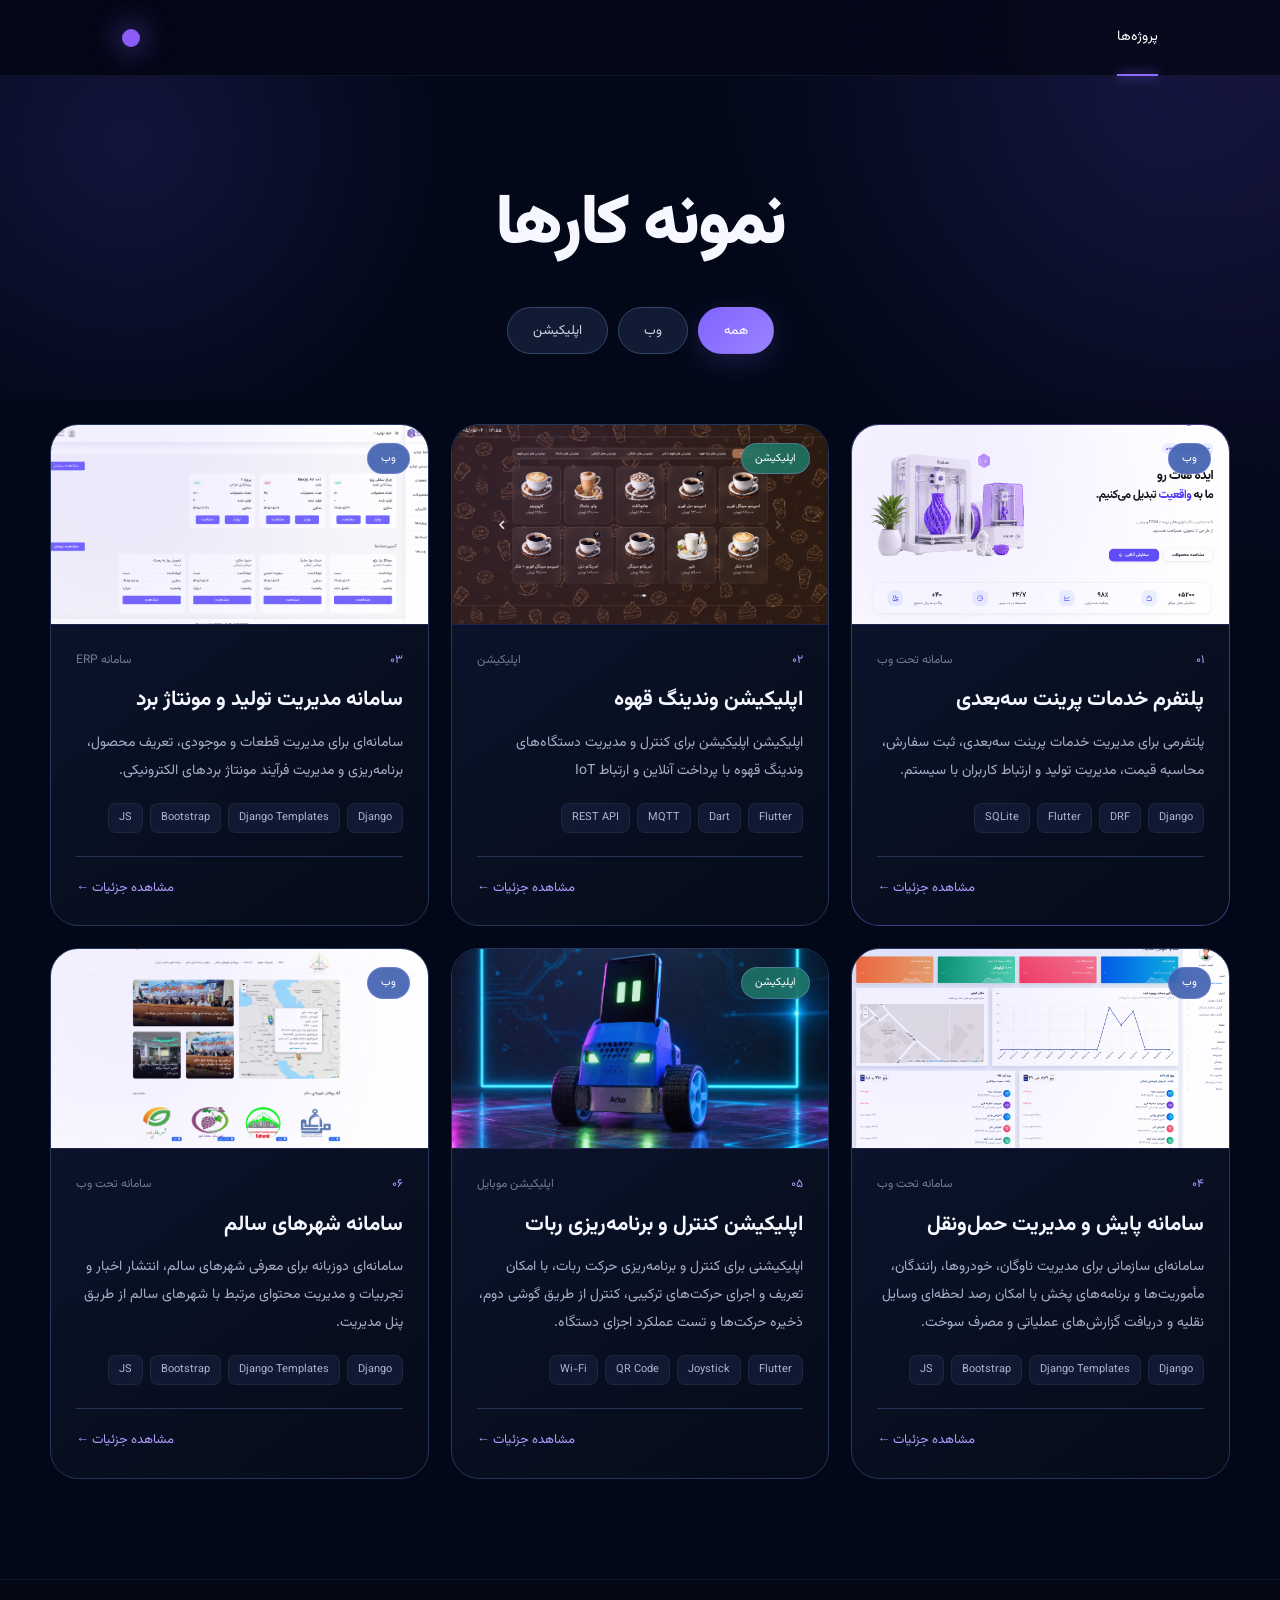
==== commit 8aa623b0: "Edit image size" ====
--- a/index.html
+++ b/index.html
@@ -19,8 +19,6 @@
 
 <header class="header">
     <div class="container nav">
-
-        
 
         <nav class="menu">
             <!-- <a href="#">خانه</a> -->
--- a/style.css
+++ b/style.css
@@ -2708,10 +2708,29 @@
 
 }
 
-    .filters {
-        width: 100%;
-        display: flex;
-        justify-content: center;
-        align-items: center;
-        gap: 10px;
-    }+.filters {
+    width: 100%;
+    display: flex;
+    justify-content: center;
+    align-items: center;
+    gap: 10px;
+}
+
+@media (max-width: 768px) {
+    .detail-sidebar {
+        display: none;
+    }
+}
+
+.project-image {
+    width: 100%;
+    aspect-ratio: 9 / 1;
+    overflow: hidden;
+}
+
+.project-image .banner {
+    width: 100%;
+    height: 100%;
+    object-fit: cover;
+    display: block;
+}
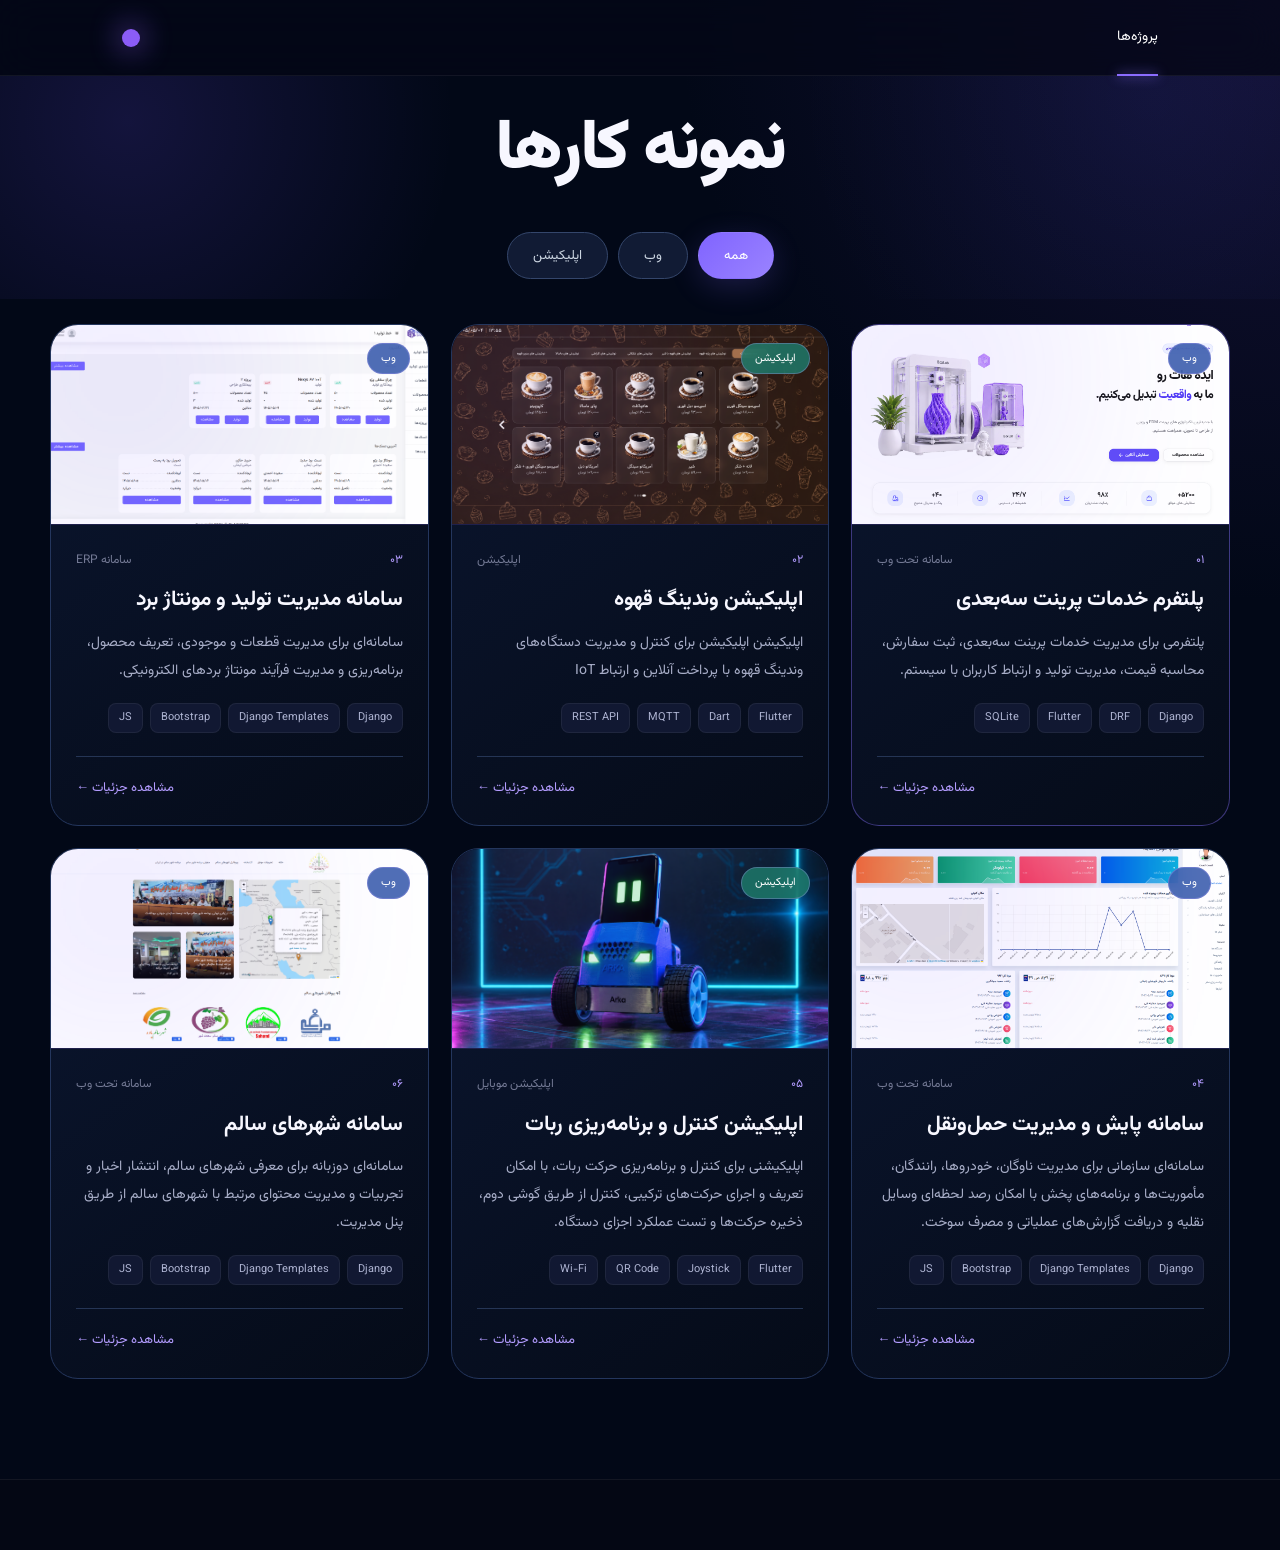
==== commit bc47e2d5: "Edit index" ====
--- a/index.html
+++ b/index.html
@@ -47,7 +47,6 @@
         </div>
 
         <div class="hero-row">
-            <div></div>
 
             <div>
                 <h1>
@@ -59,7 +58,6 @@
                     طراحی سامانه‌ها و ساخت محصولات دیجیتال انجام داده‌ام.
                 </p> -->
             </div>
-            <div></div>
             <!-- <div class="project-count">
                 <strong>۰۶</strong>
                 <span>پروژه</span>
--- a/style.css
+++ b/style.css
@@ -165,8 +165,9 @@
 ===================================================== */
 
 .projects-hero {
-    padding: 95px 0 45px;
-
+    padding: 0 !important;
+    padding-top: 20px !important;
+    padding-bottom: 20px !important;
     background:
         radial-gradient(
             circle at 10% 20%,
@@ -191,9 +192,9 @@
 }
 
 .hero-row {
-    display: flex;
-    align-items: end;
-    justify-content: space-between;
+    display: flex !important;
+    align-items: center !important;
+    justify-content: space-around;
     gap: 30px;
 }
 
